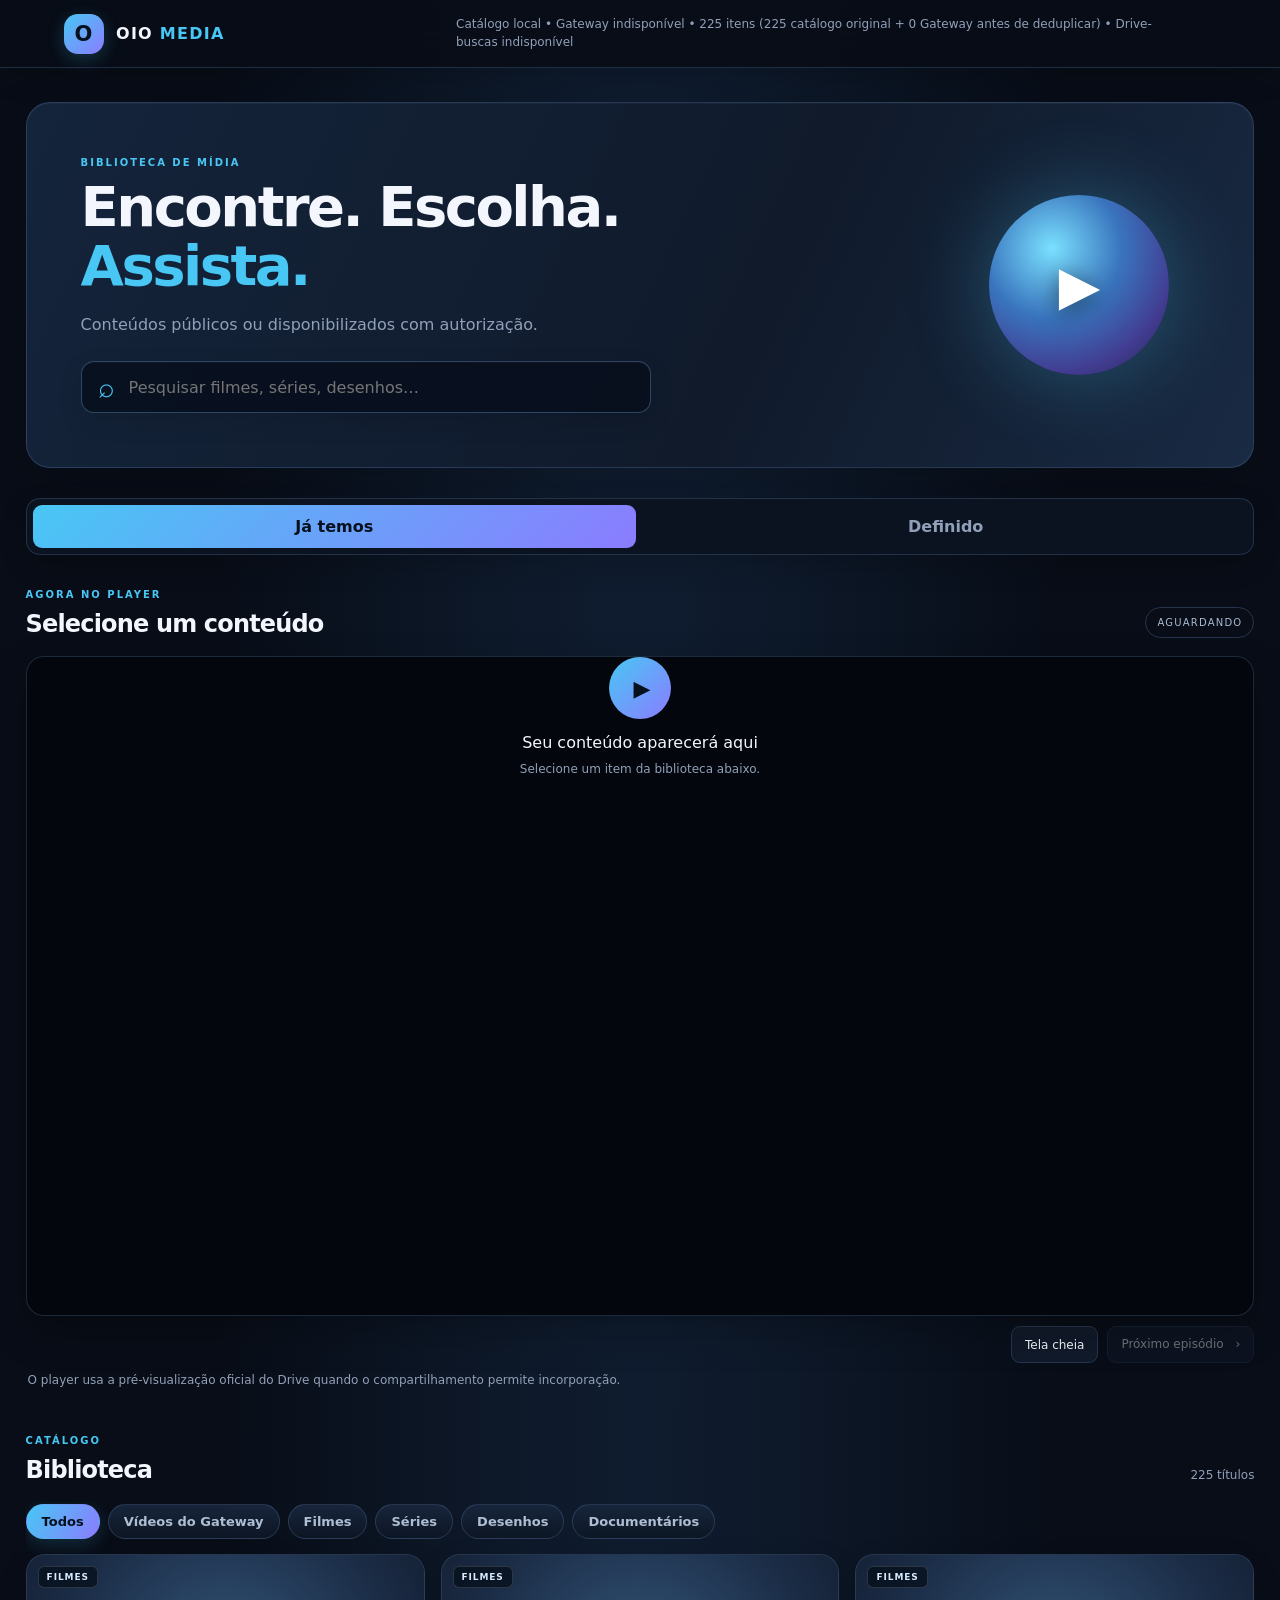
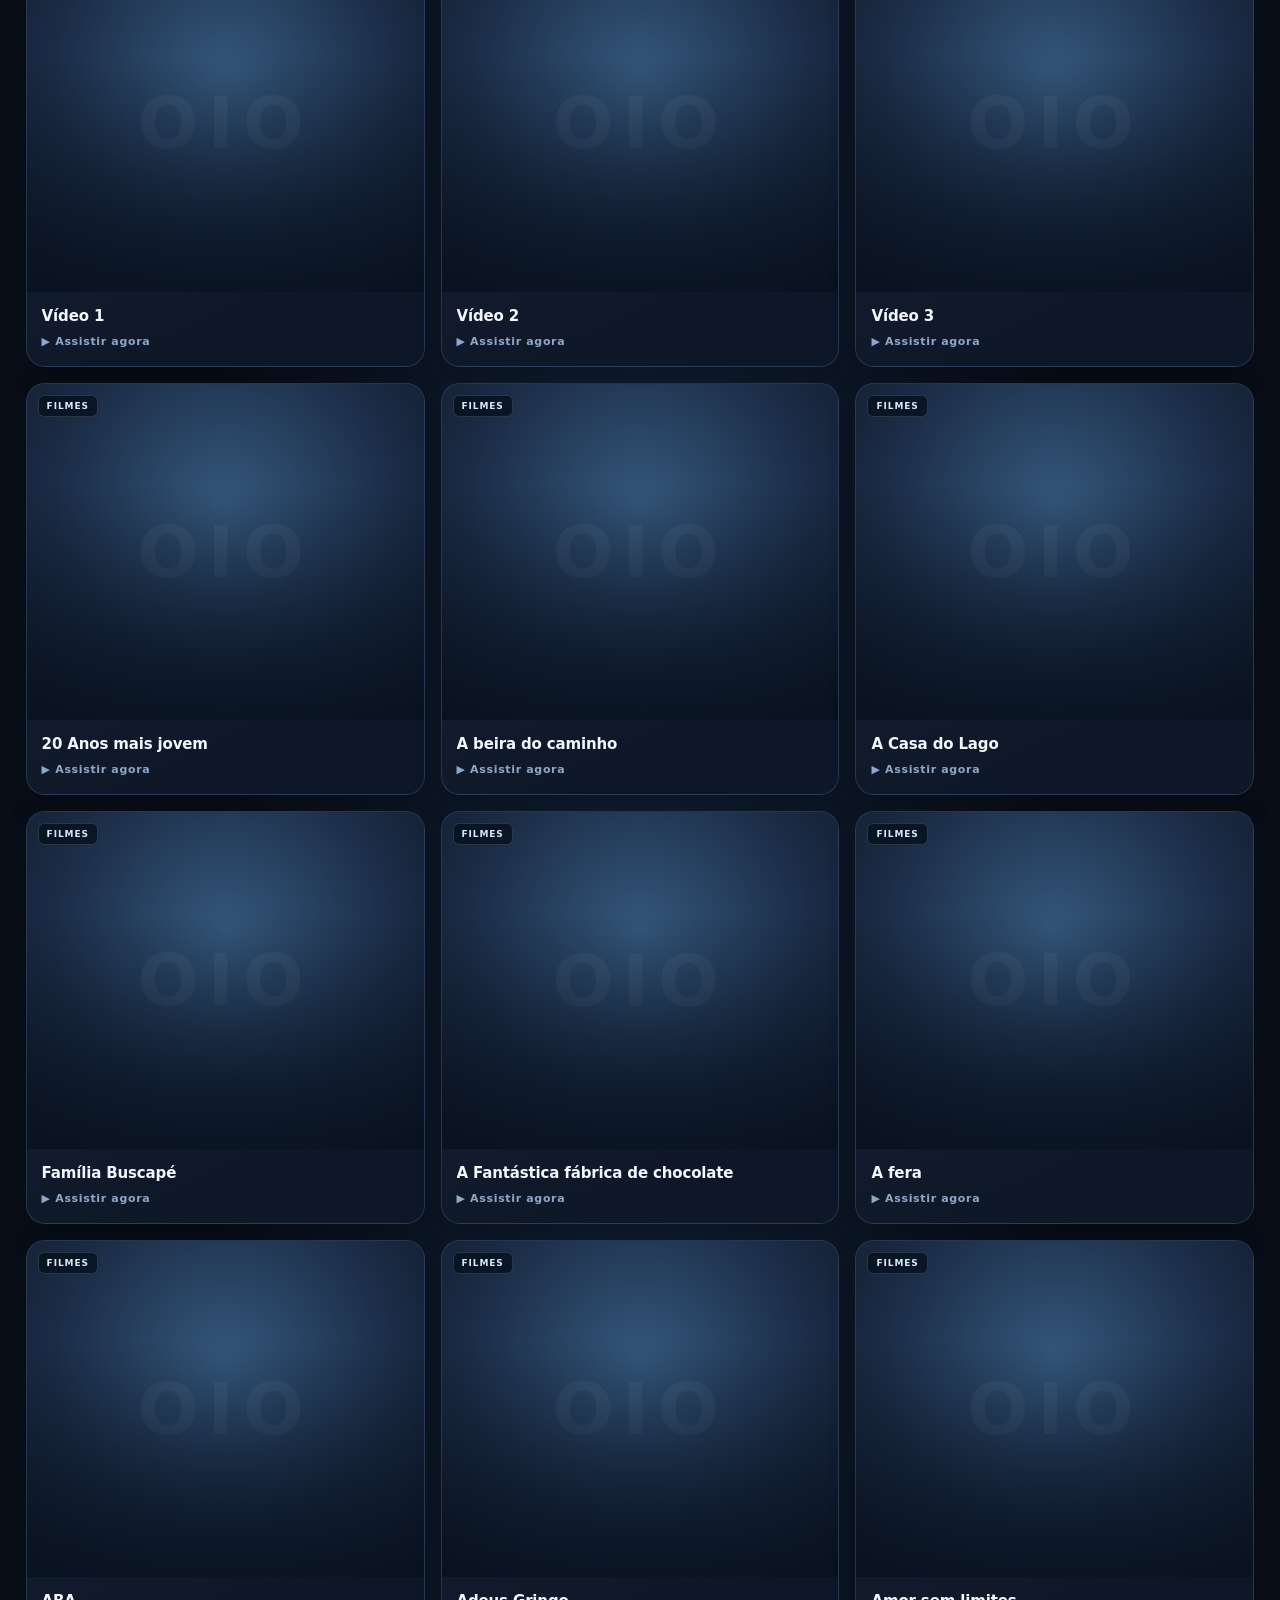
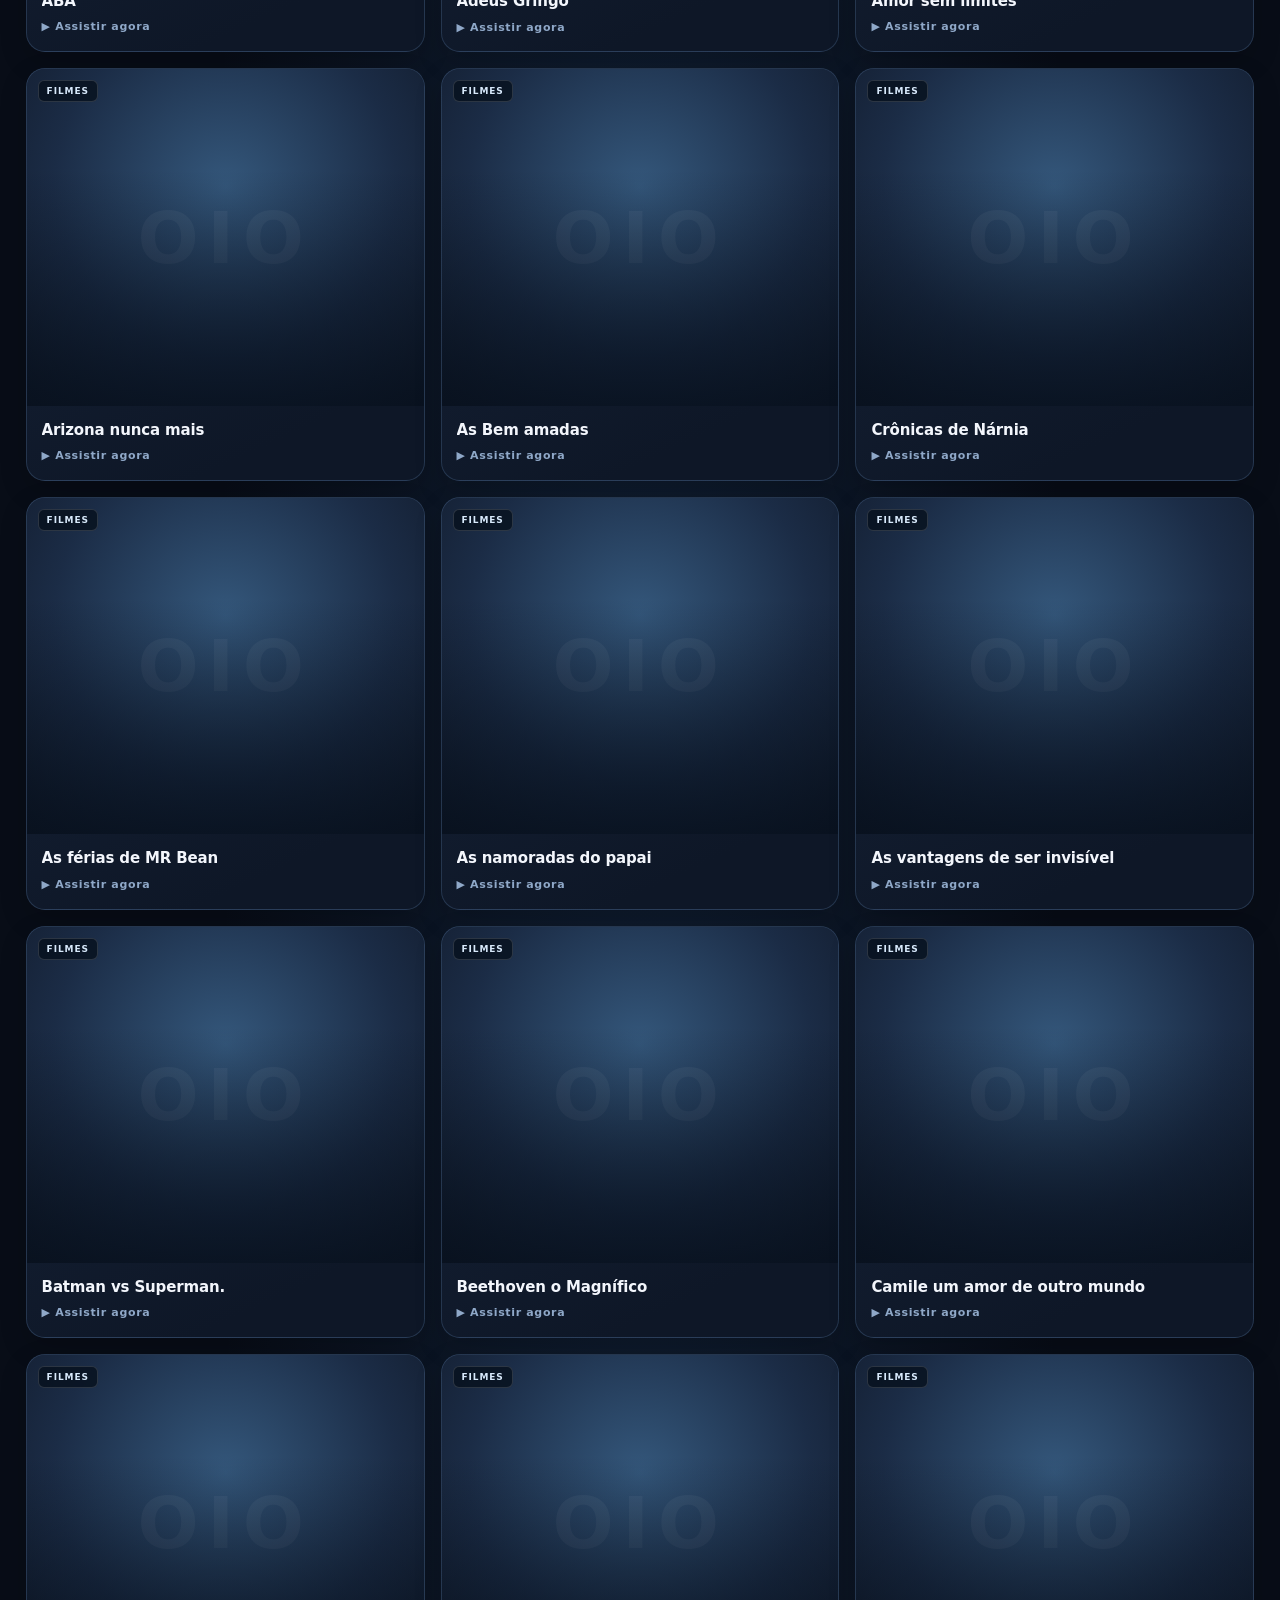
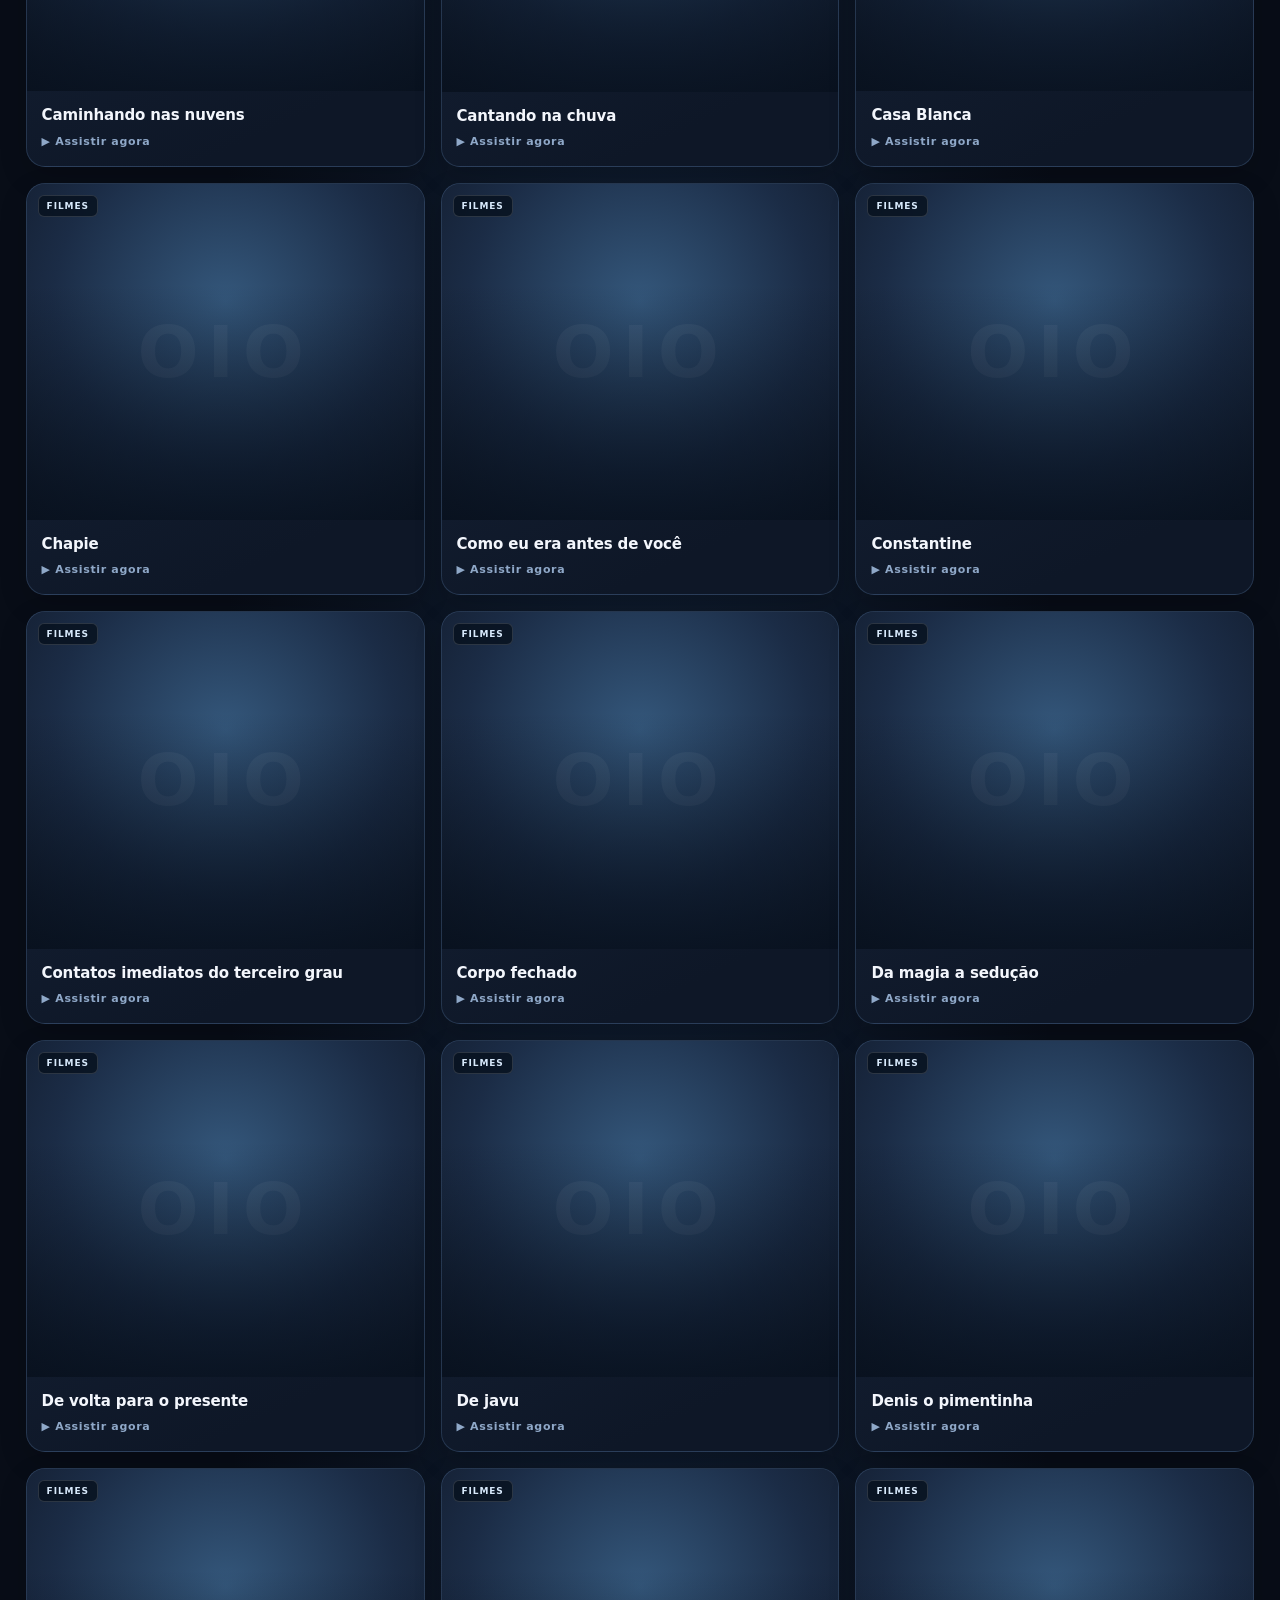
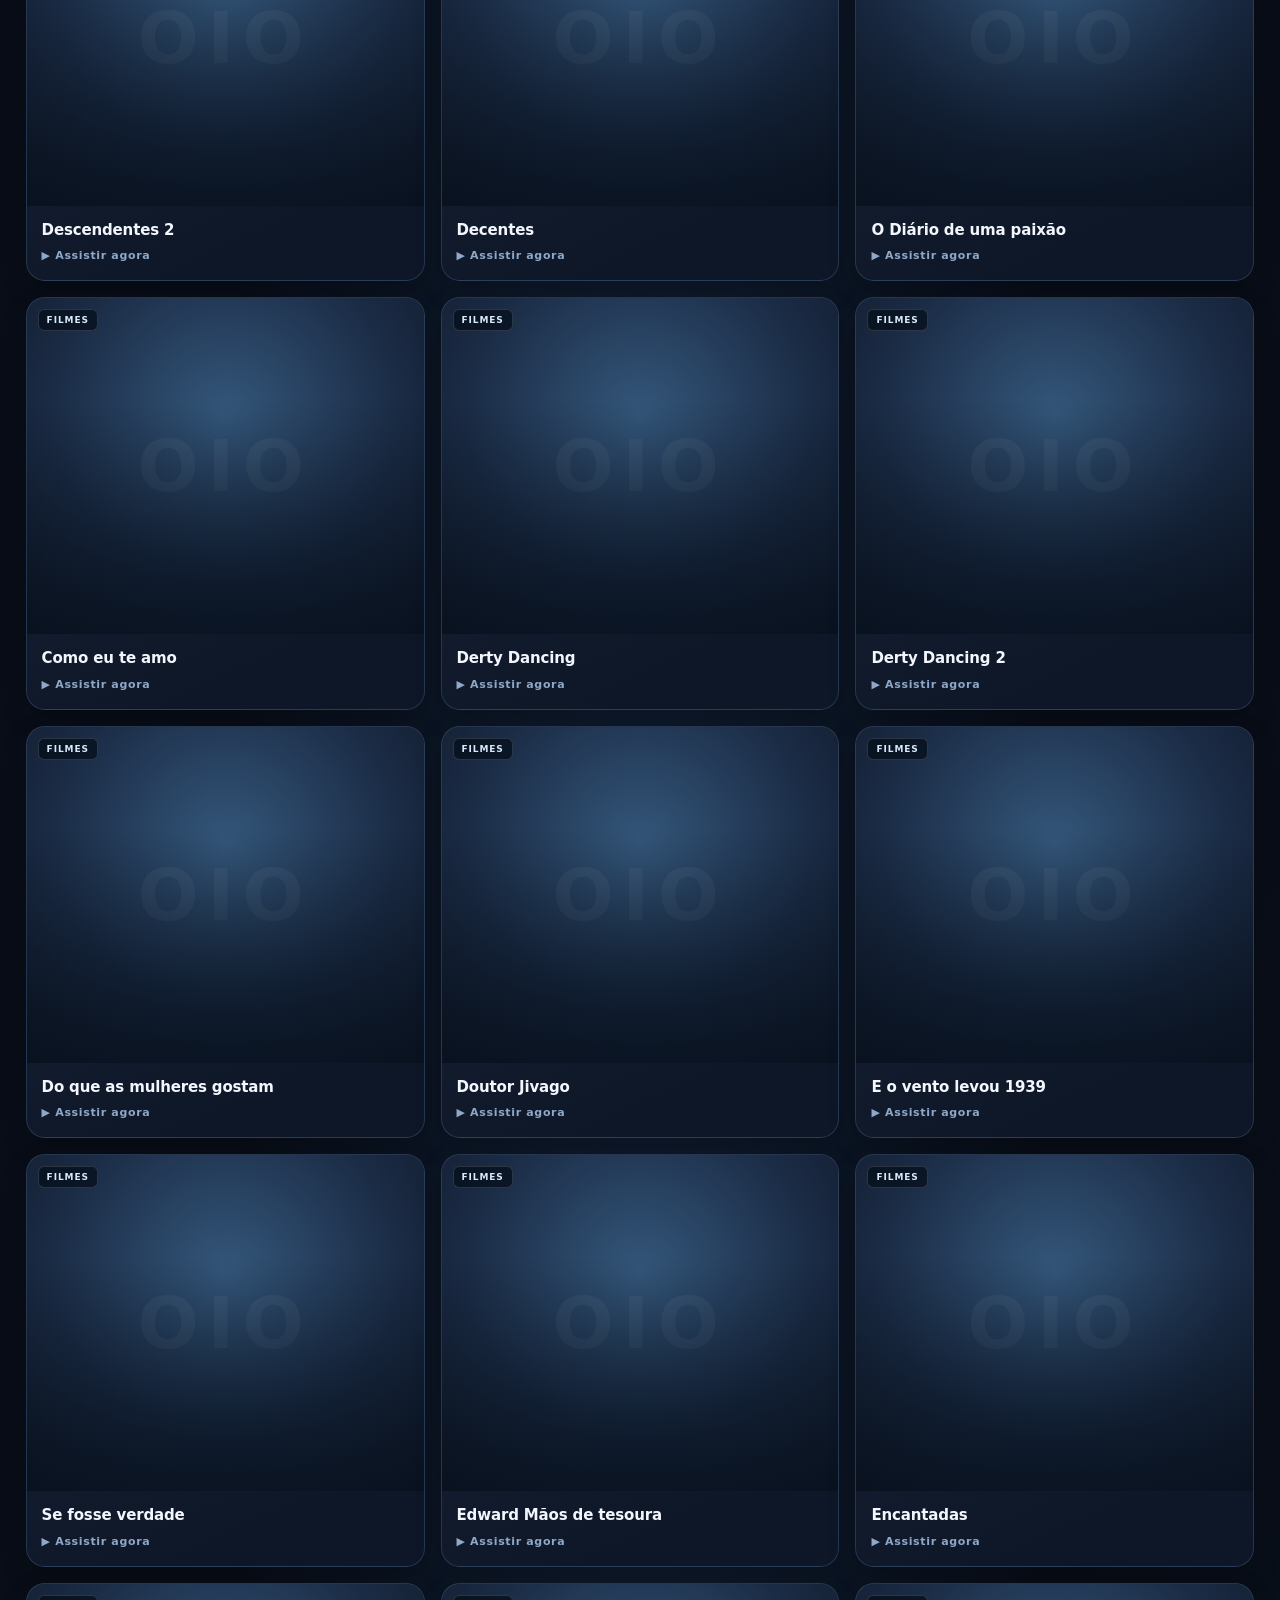
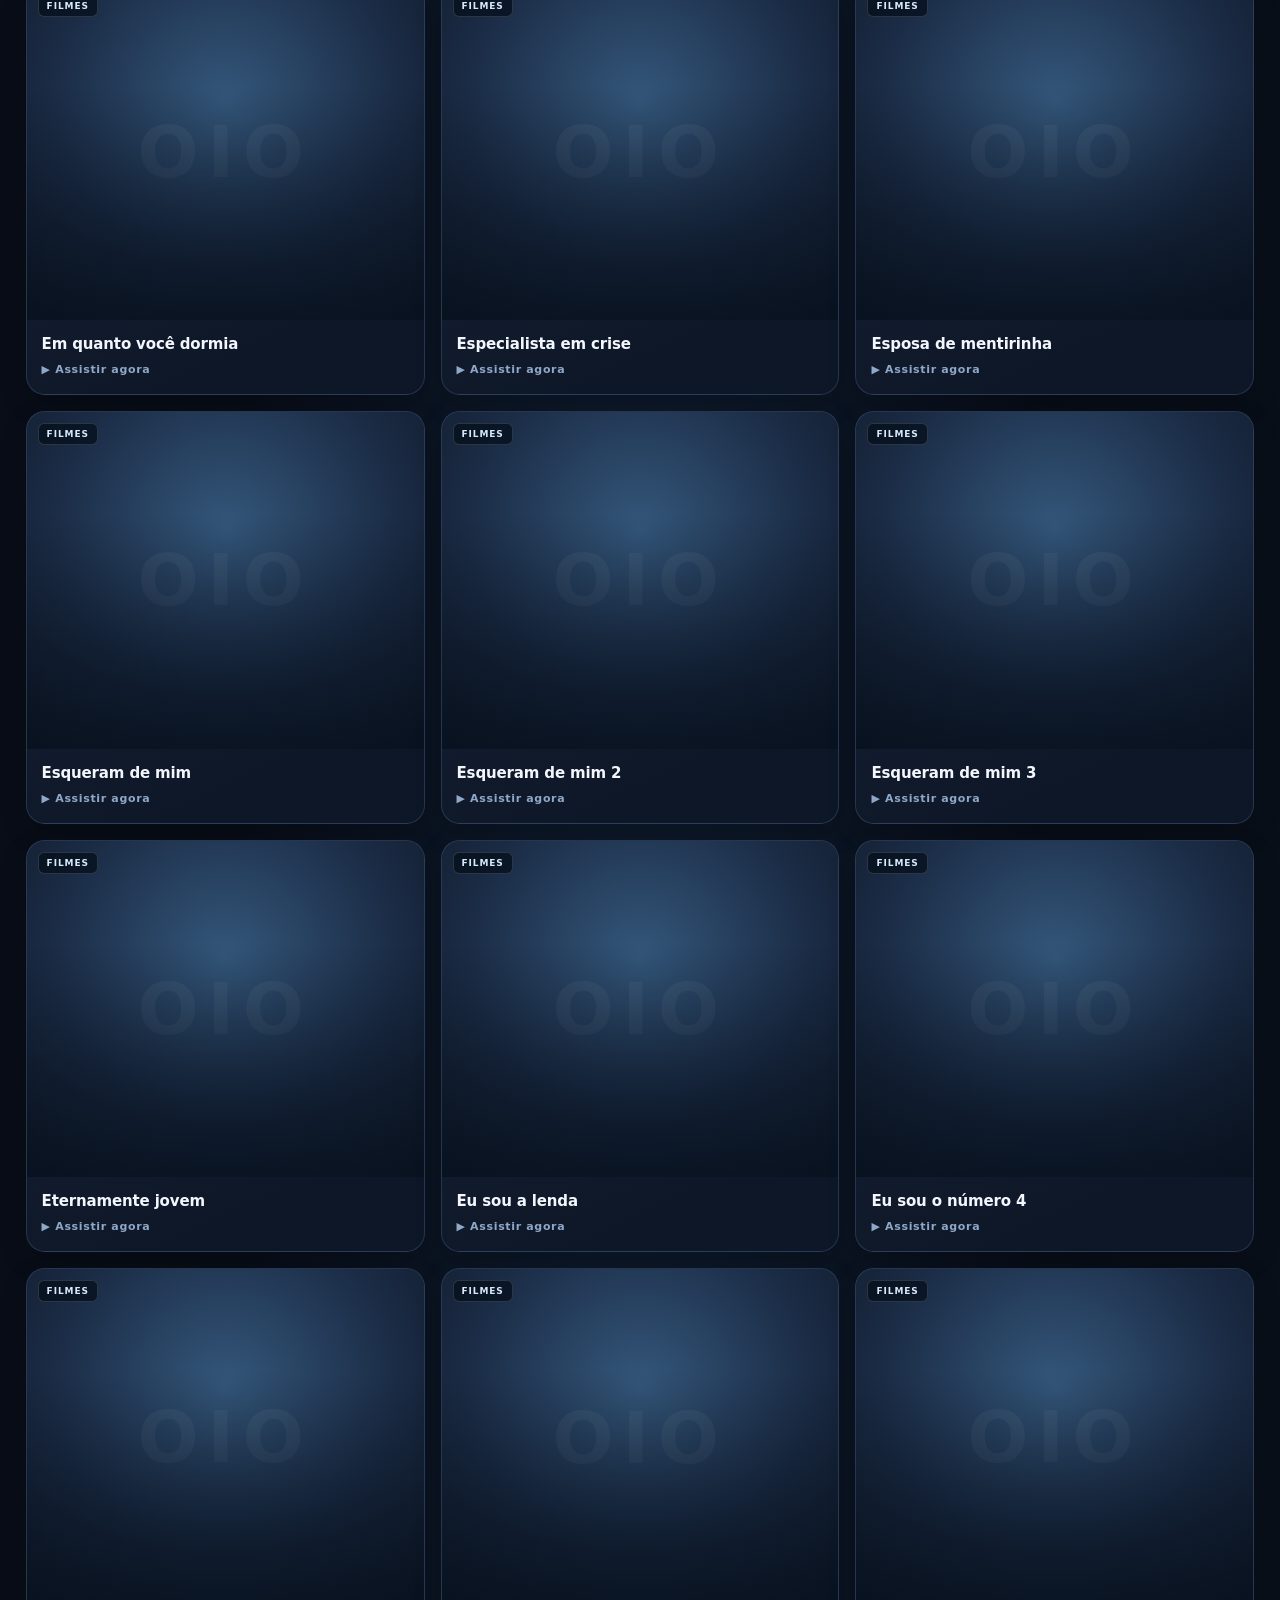
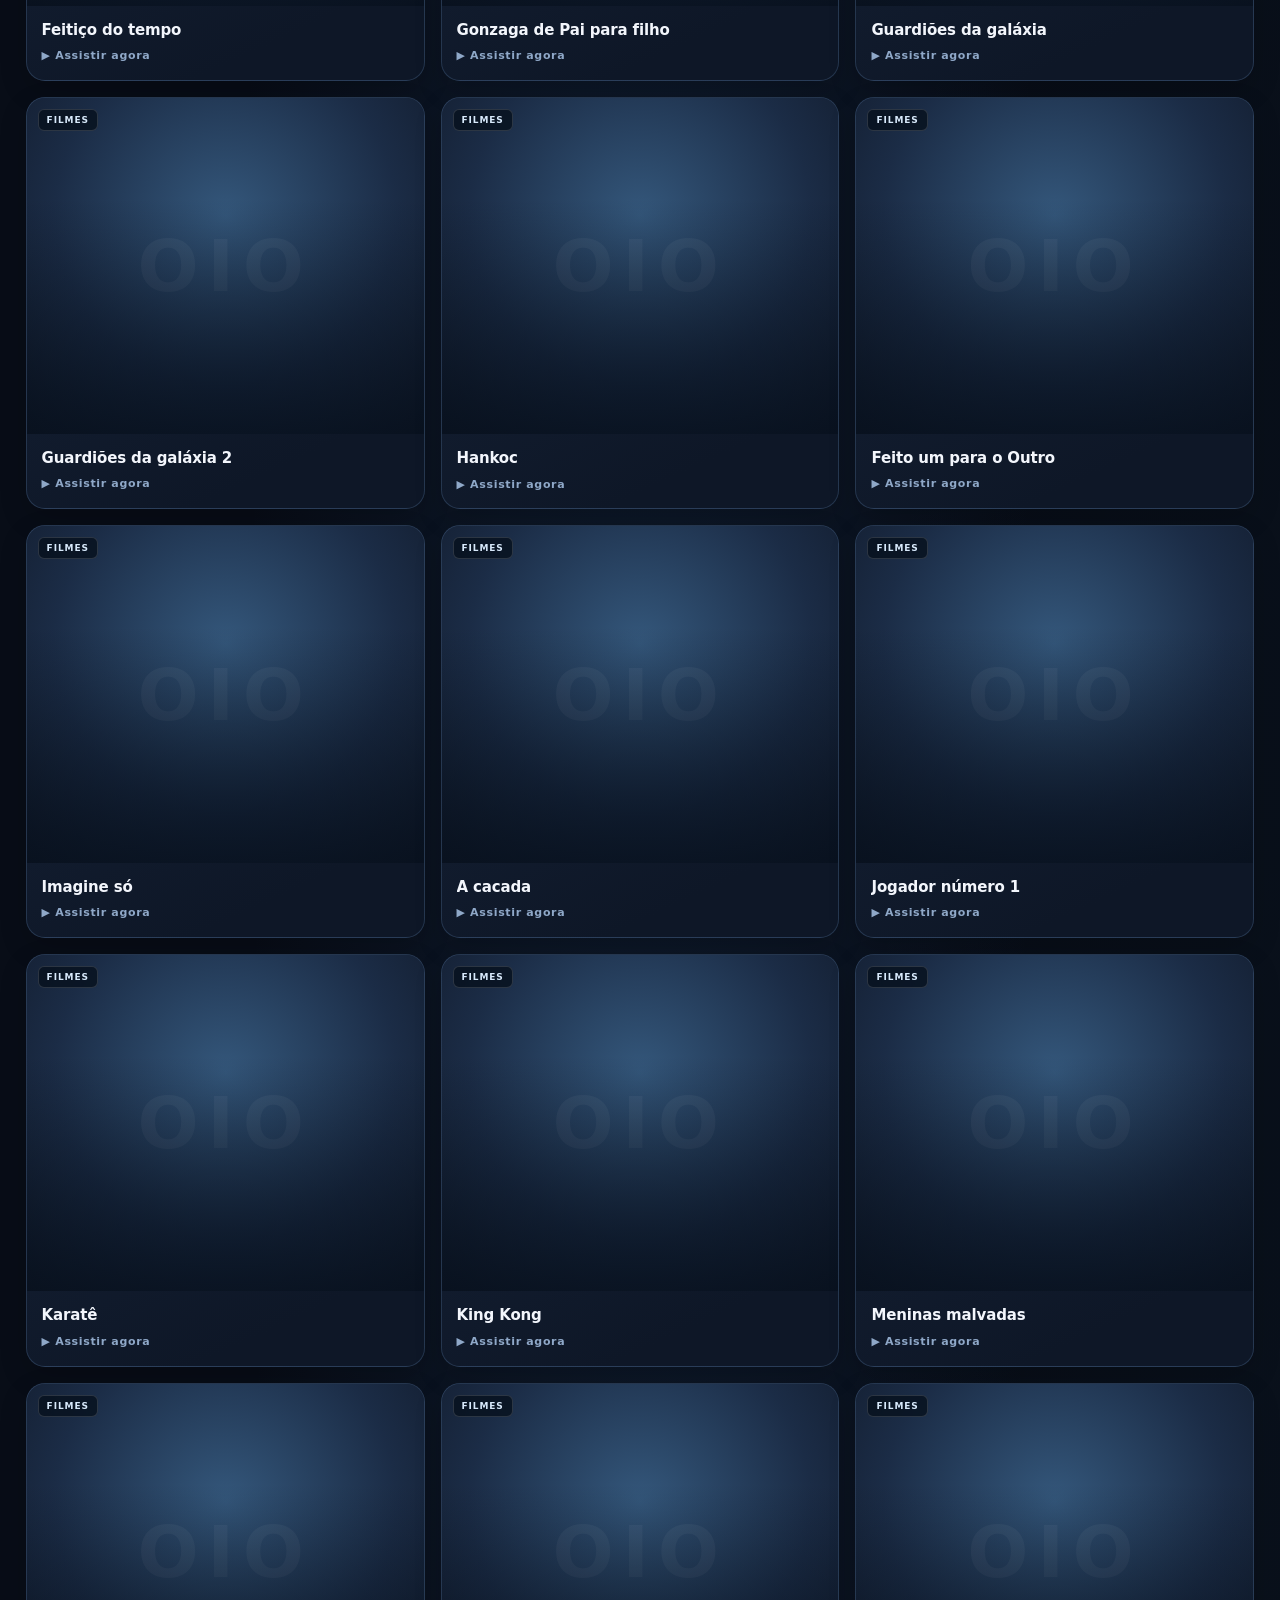
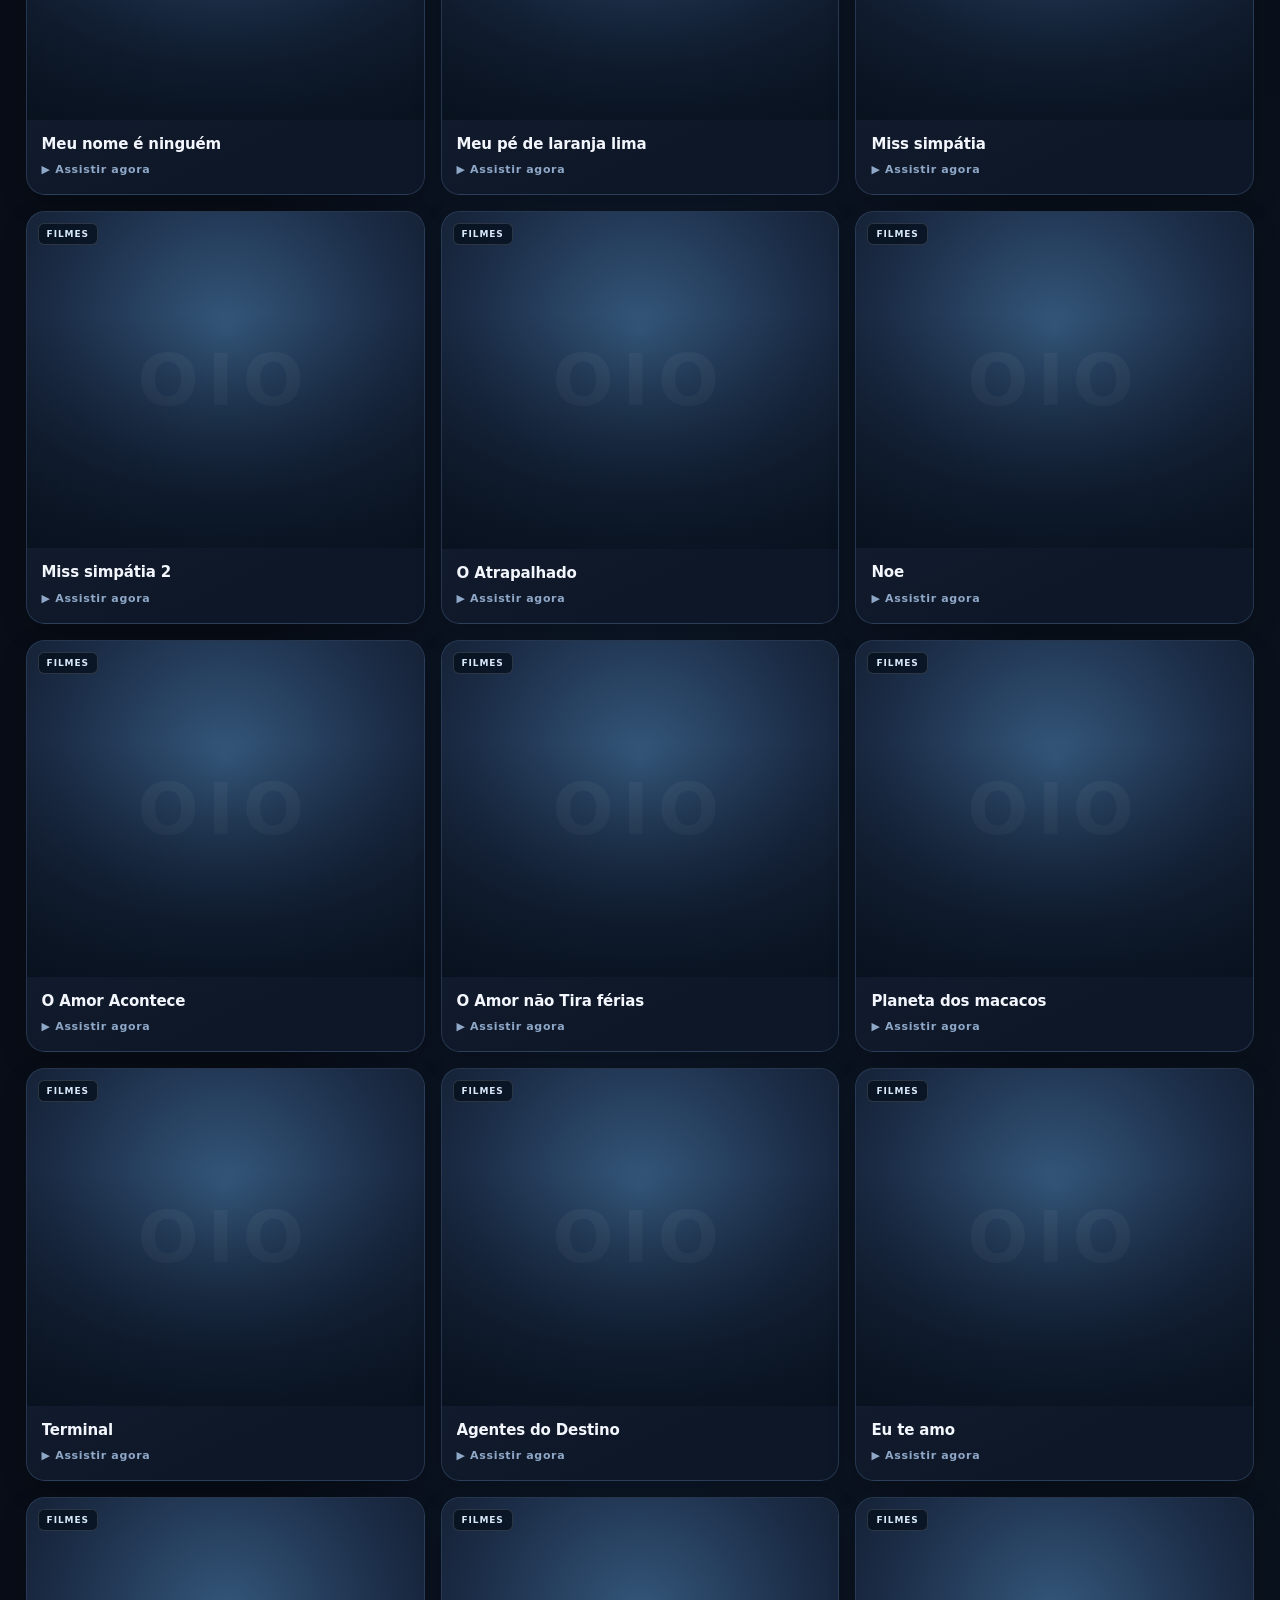
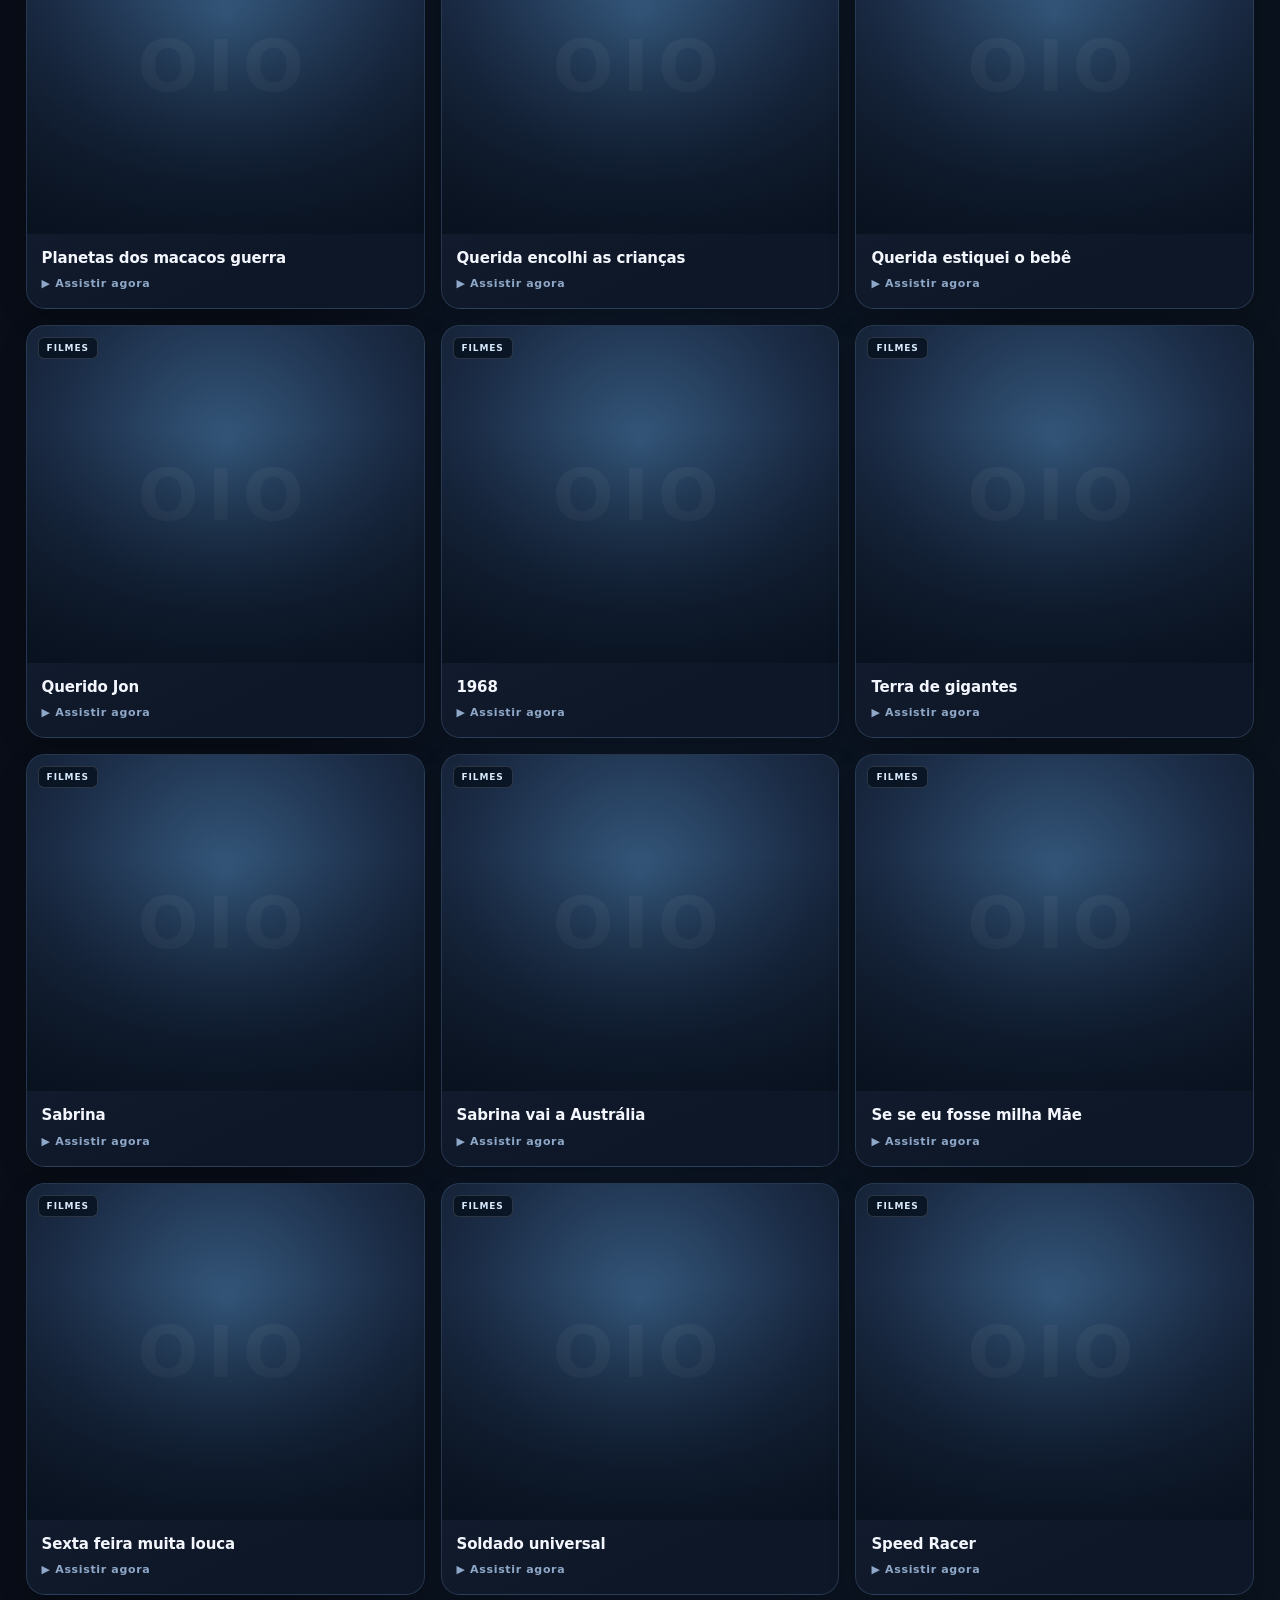
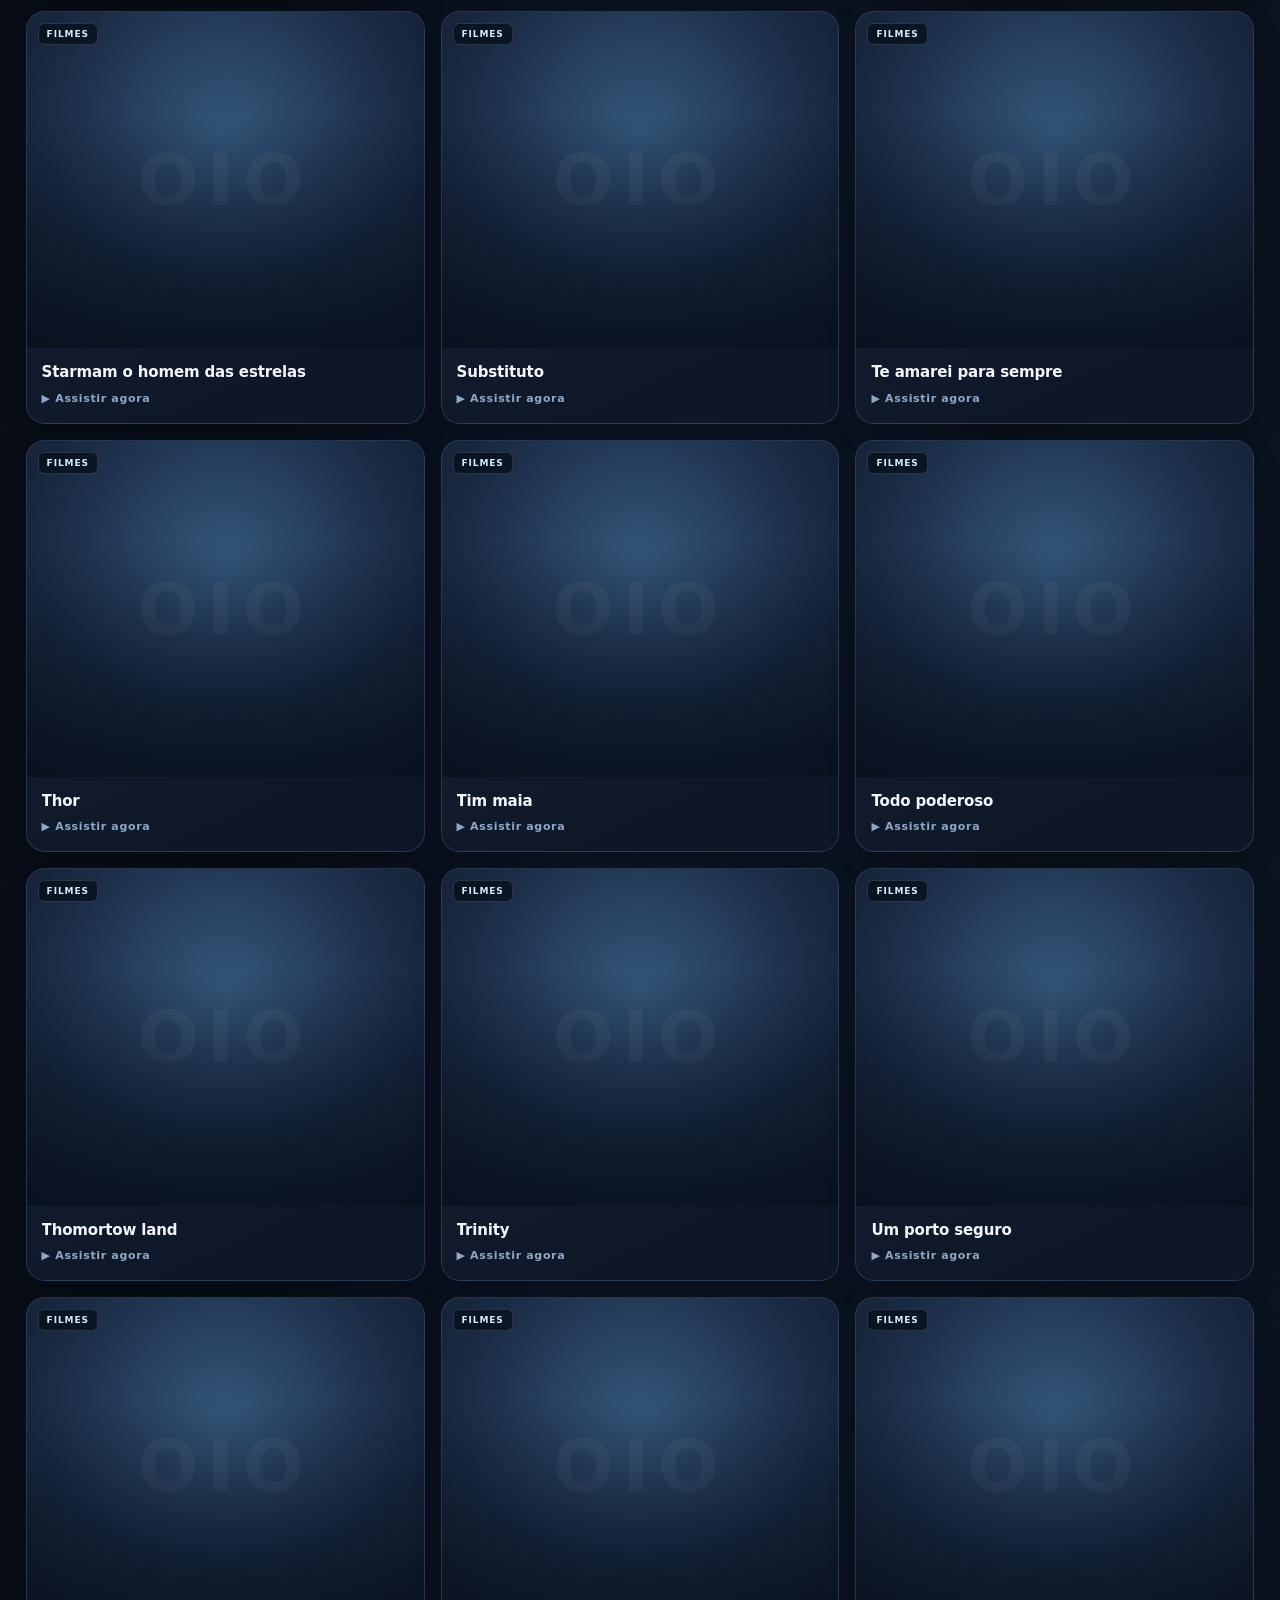
==== player/index.html @ 84d991ff "Refresh OIO Media stylesheet cache version" ====
<!doctype html>
<html lang="pt-BR">
<head>
  <meta charset="utf-8">
  <meta name="viewport" content="width=device-width,initial-scale=1,viewport-fit=cover">
  <meta name="theme-color" content="#080d17">
  <meta name="description" content="Biblioteca de vídeos públicos e autorizados do OIO.">
  <title>OIO Media Player</title>
  <link rel="manifest" href="./manifest.json">
  <link rel="stylesheet" href="./style.css?v=1.1.3.10">
</head>
<body>
<header class="topbar">
  <a class="brand" href="./"><span class="brand-mark">O</span><span>OIO <b>MEDIA</b></span></a>
  <span class="status" id="catalog-status">Carregando catálogo…</span>
</header>
<main class="layout">
  <section class="hero">
    <div class="hero-copy">
      <p class="eyebrow">BIBLIOTECA DE MÍDIA</p>
      <h1>Encontre. Escolha. <span>Assista.</span></h1>
      <p class="muted">Conteúdos públicos ou disponibilizados com autorização.</p>
      <label class="search"><span aria-hidden="true">⌕</span><input id="search-input" type="search" placeholder="Pesquisar filmes, séries, desenhos…" autocomplete="off"></label>
    </div>
    <div class="hero-art" aria-hidden="true"><div class="orb"></div><div class="play-symbol">▶</div></div>
  </section>

  <nav class="workspace-tabs" aria-label="Áreas do OIO"><button class="workspace-tab active" type="button" data-workspace="existing">Já temos</button><button class="workspace-tab" type="button" data-workspace="defined">Definido</button></nav>
  <section id="workspace-existing" class="workspace-panel active">
  <section class="player-section" aria-label="Player de vídeo">
    <div class="section-heading">
      <div><p class="eyebrow">AGORA NO PLAYER</p><h2 id="now-title">Selecione um conteúdo</h2></div>
      <span class="pill" id="player-kind">AGUARDANDO</span>
    </div>
    <div class="player-frame" id="player-frame"><div class="empty-player"><div class="large-play">▶</div><p>Seu conteúdo aparecerá aqui</p><small>Selecione um item da biblioteca abaixo.</small></div></div>
    <div class="player-controls"><button id="fullscreen-btn" type="button">Tela cheia</button><button id="next-btn" type="button" disabled>Próximo episódio　›</button></div>
    <p class="player-note" id="player-note">O player usa a pré-visualização oficial do Drive quando o compartilhamento permite incorporação.</p>
  </section>

  <section class="library-section">
    <div class="section-heading"><div><p class="eyebrow">CATÁLOGO</p><h2>Biblioteca</h2></div><span class="count" id="result-count">0 títulos</span></div>
    <nav class="filters" aria-label="Filtrar categoria">
      <button class="filter active" data-category="todos">Todos</button>
      <button class="filter" data-category="videos">Vídeos do Gateway</button>
      <button class="filter" data-category="filmes">Filmes</button>
      <button class="filter" data-category="series">Séries</button>
      <button class="filter" data-category="desenhos">Desenhos</button>
      <button class="filter" data-category="documentarios">Documentários</button>
    </nav>
    <div class="media-grid" id="media-grid"><div class="empty-library">Carregando biblioteca…</div></div>
  </section>
  <section class="discoveries-section" aria-label="Novas descobertas">
    <div class="section-heading">
      <div><p class="eyebrow">MOTOR DE DESCOBERTA</p><h2>Descobertas</h2></div>
      <span class="count" id="discovery-count">Carregando candidatos…</span>
    </div>
    <p class="player-note">Resultados encontrados pelo motor. A classificação indica apenas o resultado da verificação da página; não confirma propriedade, autorização ou reprodução.</p>
    <label class="search discovery-search"><span aria-hidden="true">⌕</span><input id="discovery-search" type="search" placeholder="Pesquisar descobertas…" autocomplete="off"></label>
    <nav class="filters discovery-filters" aria-label="Filtrar categoria de mídia">
      <button class="discovery-filter active" type="button" data-discovery-status="all">Todas</button>
      <button class="discovery-filter" type="button" data-discovery-status="videos">Vídeos</button>
      <button class="discovery-filter" type="button" data-discovery-status="filmes_series">Filmes e séries</button>
      <button class="discovery-filter" type="button" data-discovery-status="desenhos_animacoes">Desenhos</button>
      <button class="discovery-filter" type="button" data-discovery-status="musicas">Músicas</button>
    </nav>
    <div class="discovery-grid" id="discovery-grid"><div class="empty-library">Carregando descobertas…</div></div>
  </section>
</section>
  <section id="workspace-defined" class="workspace-panel" hidden>
    <div class="section-heading"><div><p class="eyebrow">PRÓXIMA ETAPA</p><h2>O que está definido</h2></div><span class="pill">PLANEJADO</span></div>
    <p class="muted">Esta área documenta a arquitetura aprovada. Ela ainda não carrega canais nem altera a biblioteca que já funciona.</p>
    <div class="defined-grid">
      <article class="defined-card"><span class="defined-index">01</span><h3>Fontes originais</h3><code>data/iptv-br/sources/</code><p>Guardar as quatro listas M3U/M3U8 e CSV, identificadas pela origem.</p><span class="defined-state">Definido · ainda não criado</span></article>
      <article class="defined-card"><span class="defined-index">02</span><h3>Catálogo unificado</h3><code>data/iptv-br/catalog.json</code><p>Reunir emissora, cidade, estado, categoria, logo, EPG e arquivo de origem.</p><span class="defined-state">Definido · ainda não criado</span></article>
      <article class="defined-card"><span class="defined-index">03</span><h3>Motor de catálogo</h3><code>scripts/build_iptv_catalog.py</code><p>Ler M3U e CSV, normalizar metadados, identificar duplicados e excluir URLs com credenciais aparentes.</p><span class="defined-state">Definido · ainda não criado</span></article>
      <article class="defined-card"><span class="defined-index">04</span><h3>Cards e player de TV</h3><code>player/</code><p>Nova área para canais com pesquisa, filtros, cards e player HLS, mantendo a biblioteca atual em separado.</p><span class="defined-state">Definido · ainda não integrado</span></article>
      <article class="defined-card"><span class="defined-index">05</span><h3>Automação</h3><code>.github/workflows/</code><p>GitHub Actions para reconstruir o catálogo quando as fontes ou o motor forem atualizados.</p><span class="defined-state">Definido · ainda não criado</span></article>
    </div>
    <p class="player-note">Os links serão tratados como fontes não verificadas até que passem por auditoria de disponibilidade, compatibilidade e autorização de uso. A grade EPG será integrada separadamente.</p>
  </section>
</main>
<footer>OIO MEDIA PLAYER <span>•</span> Use somente conteúdo que você tenha autorização para acessar e transmitir.</footer>
<script src="./drive-buscas-adapter.js?v=1.0.0" defer></script>
<script src="./player.js?v=1.1.3.12" defer></script>
<script>
if ("serviceWorker" in navigator) window.addEventListener("load", () => navigator.serviceWorker.register("./sw.js").catch(() => {}));
</script>
</body>
</html>
---- player/style.css ----
:root{color-scheme:dark;--bg:#080d17;--panel:#111a2a;--panel2:#172338;--line:#26354d;--text:#f3f6fc;--muted:#91a0b8;--accent:#48c7f4;--accent2:#8b7cff}
*{box-sizing:border-box}body{margin:0;background:radial-gradient(ellipse at 80% 0%,#172b49 0,transparent 36%),var(--bg);color:var(--text);font-family:Inter,system-ui,-apple-system,"Segoe UI",sans-serif;min-height:100vh}
.topbar{height:68px;padding:0 clamp(16px,5vw,72px);display:flex;align-items:center;justify-content:space-between;border-bottom:1px solid #ffffff12;background:#080d17e8;position:sticky;top:0;z-index:5;backdrop-filter:blur(16px)}
.brand{display:flex;gap:10px;align-items:center;color:var(--text);text-decoration:none;font-weight:800;letter-spacing:.08em}.brand b{color:var(--accent)}.brand-mark{display:grid;place-items:center;width:34px;height:34px;border-radius:11px;background:linear-gradient(135deg,var(--accent),var(--accent2));color:#07111e;font-size:21px}.status,.count{font-size:12px;color:var(--muted)}
.layout{width:min(1180px,92vw);margin:auto}.hero{min-height:280px;margin:34px 0 30px;padding:clamp(24px,5vw,54px);border:1px solid var(--line);border-radius:24px;background:linear-gradient(115deg,#14243b,#101a2b 60%,#192a43);display:flex;align-items:center;justify-content:space-between;overflow:hidden;position:relative}.hero-copy{max-width:650px;position:relative;z-index:1}.eyebrow{color:var(--accent);font-size:10px;font-weight:800;letter-spacing:.2em;margin:0 0 10px}.hero h1{font-size:clamp(32px,5vw,56px);line-height:1.05;letter-spacing:-.045em;margin:0 0 14px}.hero h1 span{color:var(--accent)}.muted{color:var(--muted);line-height:1.6}.search{margin-top:24px;width:min(570px,100%);height:52px;display:flex;align-items:center;gap:12px;padding:0 16px;background:#080f1dd9;border:1px solid #3b526f;border-radius:13px}.search span{font-size:28px;color:var(--accent)}.search input{width:100%;border:0;outline:0;background:transparent;color:var(--text);font:inherit}.hero-art{width:240px;height:200px;position:relative;display:grid;place-items:center;flex-shrink:0}.orb{width:180px;height:180px;border-radius:50%;background:radial-gradient(circle at 35% 30%,#7be1ff,#3975be 40%,#423c91 72%,#1a2544);box-shadow:0 0 85px #48c7f455}.play-symbol{position:absolute;font-size:54px;color:white;text-shadow:0 4px 25px #0008}
.player-section,.library-section{margin:34px 0 48px}.section-heading{display:flex;justify-content:space-between;align-items:end;gap:16px;margin-bottom:16px}.section-heading h2{font-size:24px;margin:0;letter-spacing:-.03em}.pill{font-size:10px;letter-spacing:.12em;color:#a8bad2;border:1px solid var(--line);border-radius:30px;padding:7px 11px}.player-frame{position:relative;width:100%;aspect-ratio:16/9;height:auto;min-height:240px;max-height:660px;background:#03060c;border:1px solid var(--line);border-radius:18px;overflow:hidden;display:block;isolation:isolate}.player-frame iframe,.player-frame video{position:absolute;inset:0;display:block;width:100%;height:100%;min-width:100%;min-height:100%;max-width:none;max-height:none;border:0;background:#000;object-fit:contain}.empty-player{text-align:center;color:var(--muted)}.large-play{width:62px;height:62px;border-radius:50%;display:grid;place-items:center;margin:0 auto 14px;background:linear-gradient(135deg,var(--accent),var(--accent2));color:#07111e;font-size:22px;padding-left:4px}.empty-player p{color:var(--text);margin:0 0 6px}.empty-player small,.player-note{color:var(--muted);font-size:12px}.player-controls{display:flex;gap:9px;justify-content:flex-end;margin-top:10px}.player-controls button{border:1px solid var(--line);border-radius:9px;padding:9px 13px;background:var(--panel);color:var(--text);font:inherit;font-size:12px;cursor:pointer}.player-controls button:disabled{opacity:.4;cursor:not-allowed}.player-controls button:hover:not(:disabled){border-color:var(--accent)}.player-note{margin:10px 2px 0}
.filters{display:flex;gap:8px;overflow:auto;padding:2px 0 15px}.filter{white-space:nowrap;border:1px solid var(--line);border-radius:30px;padding:9px 15px;background:var(--panel);color:var(--muted);font:inherit;font-size:13px;cursor:pointer}.filter.active,.filter:hover{background:var(--accent);border-color:var(--accent);color:#06111c;font-weight:700}.media-grid{display:grid;grid-template-columns:repeat(4,minmax(0,1fr));gap:16px}.media-card{min-width:0;border:1px solid var(--line);background:linear-gradient(160deg,var(--panel2),var(--panel));border-radius:15px;overflow:hidden;cursor:pointer;transition:transform .18s,border-color .18s}.media-card:hover,.media-card:focus{transform:translateY(-3px);border-color:var(--accent);outline:none}.media-card img,.poster-placeholder{width:100%;aspect-ratio:16/9;object-fit:cover;background:#1b2940;display:grid;place-items:center;color:#8297b5}.media-info{padding:12px}.media-info h3{font-size:14px;margin:0 0 6px;white-space:nowrap;overflow:hidden;text-overflow:ellipsis}.media-info p{font-size:11px;color:var(--muted);margin:0}.empty-library{grid-column:1/-1;border:1px dashed #344762;border-radius:15px;padding:30px;text-align:center;color:var(--muted);line-height:1.7}footer{padding:25px;text-align:center;color:#71819b;font-size:10px;letter-spacing:.08em;border-top:1px solid #ffffff12}footer span{color:var(--accent)}
@media(max-width:850px){.media-grid{grid-template-columns:repeat(3,minmax(0,1fr))}.hero-art{width:150px}.orb{width:130px;height:130px}}
@media(max-width:600px){.topbar{height:58px}.status{font-size:10px}.hero{margin-top:18px;min-height:250px;padding:24px}.hero-art{position:absolute;right:-45px;bottom:-40px;opacity:.28}.hero-copy{max-width:100%}.media-grid{grid-template-columns:repeat(2,minmax(0,1fr));gap:10px}.media-info{padding:10px}.section-heading h2{font-size:21px}.player-frame{border-radius:12px}.filters{margin-right:-4vw}}
.player-frame{position:relative}
.player-frame iframe{z-index:1}
.preview-action{position:absolute;z-index:3;inset:0;display:grid;place-items:center;background:linear-gradient(180deg,#0002,#0005);pointer-events:none}
.preview-play{pointer-events:auto;display:flex;align-items:center;gap:12px;border:1px solid #ffffff55;border-radius:999px;padding:14px 22px;background:#07111ddd;color:#fff;font:inherit;font-size:14px;box-shadow:0 8px 30px #0008;cursor:pointer}
.preview-play span{display:grid;place-items:center;width:34px;height:34px;border-radius:50%;padding-left:3px;background:linear-gradient(135deg,var(--accent),var(--accent2));color:#06111c}
.preview-play:active{transform:scale(.97)}
.drive-fallback{position:absolute;z-index:4;right:12px;top:12px;display:inline-flex;align-items:center;justify-content:center;padding:9px 12px;border:1px solid #ffffff55;border-radius:10px;background:#080d17e8;color:#fff;text-decoration:none;font-size:11px;font-weight:700;box-shadow:0 4px 16px #0008}
.player-frame:has(video) .drive-fallback{top:auto;bottom:12px}
@media(max-width:600px){.preview-play{padding:12px 18px;font-size:13px}.drive-fallback{right:8px;top:8px;padding:8px 10px;font-size:10px}}

/* Mobile: give the embedded Drive controls enough vertical room. */
@media(max-width:600px){
  .player-frame{height:min(68vh,560px);min-height:360px;max-height:560px;aspect-ratio:auto}
  .player-frame iframe{height:100%;width:100%}
}
.player-frame:fullscreen{width:100vw;height:100vh;max-height:none;min-height:100vh;aspect-ratio:auto;border:0;border-radius:0;background:#000}
.player-frame:fullscreen iframe{width:100%;height:100%}

/* Streaming-style library cards */
.media-grid{gap:18px}
.media-card{position:relative;border:1px solid #293b56;border-radius:17px;background:linear-gradient(155deg,#17243a,#0e1727 82%);box-shadow:0 8px 24px #0002;transition:transform .22s ease,border-color .22s ease,box-shadow .22s ease}
.media-card:hover,.media-card:focus{transform:translateY(-5px) scale(1.012);border-color:#48c7f4;box-shadow:0 14px 32px #0006,0 0 0 1px #48c7f433;outline:none}
.poster-placeholder{position:relative;aspect-ratio:16/10;overflow:hidden;isolation:isolate;background:radial-gradient(ellipse at 50% 35%,#314d70 0,#1b2c46 45%,#101a2a 100%);color:#d7eaff}
.poster-placeholder:before{content:"OIO";position:absolute;z-index:-1;inset:0;display:grid;place-items:center;font-size:clamp(36px,8vw,72px);font-weight:900;letter-spacing:.12em;color:#ffffff0d}
.poster-image{position:absolute;inset:0;width:100%;height:100%;object-fit:cover;display:block;transition:transform .45s ease,filter .35s ease}
.media-card:hover .poster-image{transform:scale(1.07);filter:brightness(.78)}
.poster-fallback{background:radial-gradient(circle at 50% 35%,#34577b,#1b2c46 58%,#101827)}
.poster-shade{position:absolute;inset:30% 0 0;background:linear-gradient(180deg,transparent,#07101dcc);pointer-events:none}
.poster-play{position:absolute;left:50%;top:50%;transform:translate(-50%,-50%) scale(.88);width:48px;height:48px;border-radius:50%;display:grid;place-items:center;padding-left:3px;background:#07111ddd;border:1px solid #ffffff80;color:#fff;font-size:17px;opacity:0;transition:opacity .2s,transform .2s;box-shadow:0 5px 20px #0008}
.media-card:hover .poster-play,.media-card:focus .poster-play{opacity:1;transform:translate(-50%,-50%) scale(1)}
.poster-tag{position:absolute;left:11px;top:11px;padding:5px 8px;border-radius:6px;background:#07111dcc;border:1px solid #ffffff24;color:#d8e9fb;font-size:9px;font-weight:800;letter-spacing:.1em;backdrop-filter:blur(8px)}
.media-info{padding:12px 13px 14px}
.media-info h3{font-size:13px;font-weight:750;letter-spacing:-.01em;margin:0 0 8px}
.media-info p{font-size:10px;font-weight:700;letter-spacing:.06em;color:#8fa8c8}
@media(max-width:600px){
 .media-grid{gap:11px}
 .media-card{border-radius:14px}
 .poster-placeholder{aspect-ratio:3/2}
 .poster-play{width:40px;height:40px;opacity:.92;transform:translate(-50%,-50%) scale(1);background:#07111dbd}
 .media-info{padding:10px}
 .media-info h3{font-size:12px}
}

/* Ajuste sutil: cards maiores e mais confortáveis para leitura e toque. */
.media-grid{grid-template-columns:repeat(3,minmax(0,1fr));gap:20px}
.media-card{border-radius:18px}
.poster-placeholder{aspect-ratio:4/3}
.media-info{padding:14px 15px 16px}
.media-info h3{font-size:14px}
.media-info p{font-size:11px}
@media(max-width:850px){
  .media-grid{grid-template-columns:repeat(2,minmax(0,1fr));gap:14px}
}
@media(max-width:600px){
  .media-grid{grid-template-columns:repeat(2,minmax(0,1fr));gap:12px}
  .poster-placeholder{aspect-ratio:4/3}
  .media-info{padding:11px 12px 13px}
  .media-info h3{font-size:13px}
}


/* OIO MEDIA v1.1.3.2 — cards ligeiramente maiores em telas móveis */
.layout{width:min(1280px,96vw)}
.media-grid{gap:16px}
.media-card{border-radius:19px}
.poster-placeholder{aspect-ratio:1.18/1}
.media-info{padding:14px 15px 16px}
.media-info h3{font-size:15px;line-height:1.3}
.media-info p{font-size:11px}
@media(max-width:850px){
  .media-grid{grid-template-columns:repeat(2,minmax(0,1fr));gap:14px}
}
@media(max-width:600px){
  .layout{width:96vw}
  .media-grid{grid-template-columns:repeat(2,minmax(0,1fr));gap:10px}
  .poster-placeholder{aspect-ratio:1.12/1}
  .media-info{padding:12px 12px 14px}
  .media-info h3{font-size:14px}
  .media-info p{font-size:11px}
}


/* Navegação entre funcionalidades existentes e arquitetura definida */
.workspace-tabs{display:flex;gap:8px;margin:26px 0 22px;padding:6px;border:1px solid var(--line);border-radius:14px;background:#0b1321;position:sticky;top:68px;z-index:4}.workspace-tab{flex:1;border:0;border-radius:9px;padding:12px;background:transparent;color:var(--muted);font:inherit;font-weight:750;cursor:pointer}.workspace-tab.active{background:linear-gradient(135deg,#48c7f4,#8b7cff);color:#07111e}.workspace-panel[hidden]{display:none}.defined-grid{display:grid;grid-template-columns:repeat(2,minmax(0,1fr));gap:14px;margin:20px 0}.defined-card{border:1px solid var(--line);border-radius:16px;padding:18px;background:linear-gradient(150deg,#142238,#0e1727)}.defined-index{color:var(--accent);font-size:11px;font-weight:900;letter-spacing:.14em}.defined-card h3{margin:10px 0;font-size:17px}.defined-card code{display:block;overflow-wrap:anywhere;color:#9eddf5;font-size:12px}.defined-card p{color:var(--muted);font-size:13px;line-height:1.6}.defined-state{display:inline-block;border:1px solid #65738a55;border-radius:20px;padding:6px 9px;color:#aab8ca;font-size:10px;font-weight:700}@media(max-width:600px){.workspace-tabs{top:58px}.defined-grid{grid-template-columns:1fr}.workspace-tab{font-size:13px}}


/* Descobertas ficam separadas da biblioteca existente e nunca iniciam reprodução automática. */
.discoveries-section{margin:44px 0 56px;padding-top:28px;border-top:1px solid var(--line)}
.discovery-search{margin:0 0 14px;max-width:100%}
.discovery-filters{padding-bottom:12px}
.discovery-grid{display:grid;grid-template-columns:repeat(2,minmax(0,1fr));gap:12px}
.discovery-card{min-width:0;padding:15px;border:1px solid var(--line);border-radius:14px;background:linear-gradient(150deg,var(--panel2),var(--panel))}
.discovery-card-heading{display:flex;align-items:flex-start;justify-content:space-between;gap:10px}
.discovery-card h3{margin:0;font-size:14px;overflow-wrap:anywhere}
.discovery-card p{font-size:12px;color:var(--muted);line-height:1.5;margin:9px 0}
.discovery-status{display:inline-block;flex-shrink:0;border:1px solid var(--line);border-radius:20px;padding:5px 8px;font-size:10px;line-height:1.3}
.status-page_reachable_unverified{color:#f3c969;border-color:#806b35}
.status-login_required,.status-restricted{color:#f39a9a;border-color:#754444}
.status-unknown{color:#a8bad2}
.discovery-open{display:inline-block;margin-top:5px;color:var(--accent);font-size:12px;font-weight:700;text-decoration:none}
.discovery-open:hover{text-decoration:underline}
@media(max-width:640px){.discovery-grid{grid-template-columns:1fr}.discovery-card-heading{flex-wrap:wrap}.discovery-status{white-space:normal}}


/* Botão de atualização manual do catálogo do Google Drive */
.catalog-actions{display:flex;align-items:center;gap:12px;flex-wrap:wrap}
.refresh-drive-btn{border:1px solid #3c7898;border-radius:10px;padding:10px 14px;background:linear-gradient(135deg,#12344a,#1b2850);color:#dff7ff;font:inherit;font-size:12px;font-weight:800;cursor:pointer;white-space:nowrap;box-shadow:0 4px 14px #0003}
.refresh-drive-btn:hover:not(:disabled){border-color:var(--accent);filter:brightness(1.12)}
.refresh-drive-btn:disabled{opacity:.6;cursor:wait}
@media(max-width:600px){.catalog-actions{justify-content:flex-end;gap:8px}.refresh-drive-btn{padding:9px 11px;font-size:11px}}


/* OIO MEDIA — camada visual refinada (somente CSS; sem alterar funcionalidades) */
:root{
  --oio-surface:rgba(17,27,44,.92);
  --oio-surface-raised:rgba(24,38,60,.92);
  --oio-border:rgba(111,151,199,.24);
  --oio-glow:rgba(72,199,244,.16);
}
html{scroll-behavior:smooth;scroll-padding-top:84px}
body{
  background:
    radial-gradient(ellipse at 50% -12%,rgba(50,103,166,.20),transparent 48%),
    radial-gradient(ellipse at 100% 42%,rgba(72,199,244,.055),transparent 34%),
    var(--bg);
  -webkit-font-smoothing:antialiased;
  text-rendering:optimizeLegibility;
}
.topbar{
  border-bottom-color:var(--oio-border);
  box-shadow:0 8px 28px rgba(0,0,0,.16);
}
.brand{gap:12px}
.brand-mark{
  width:40px;height:40px;border-radius:14px;
  box-shadow:0 5px 18px rgba(72,199,244,.22);
}
.status{
  max-width:min(68%,760px);
  line-height:1.45;
  text-wrap:pretty;
}
.hero{
  border-color:var(--oio-border);
  box-shadow:0 18px 55px rgba(0,0,0,.16),inset 0 1px rgba(255,255,255,.035);
}
.search{
  border-color:rgba(105,157,210,.38);
  box-shadow:0 8px 24px rgba(0,0,0,.12),inset 0 1px rgba(255,255,255,.025);
  transition:border-color .2s,box-shadow .2s;
}
.search:focus-within{
  border-color:var(--accent);
  box-shadow:0 0 0 3px var(--oio-glow),0 8px 24px rgba(0,0,0,.12);
}
.workspace-tabs{
  border-color:var(--oio-border);
  box-shadow:0 10px 28px rgba(0,0,0,.16);
}
.workspace-tab{transition:background .2s,color .2s,transform .2s}
.workspace-tab:active{transform:scale(.985)}
.section-heading{margin-bottom:18px}
.section-heading h2{letter-spacing:-.035em}
.pill,.count{line-height:1.5}
.player-frame{
  border-color:var(--oio-border);
  box-shadow:0 16px 40px rgba(0,0,0,.22);
}
.player-controls button{
  transition:border-color .18s,background .18s,transform .18s;
}
.player-controls button:active{transform:scale(.97)}
.filters{
  scrollbar-width:thin;
  scrollbar-color:#3a5878 transparent;
}
.filter,.discovery-filter{
  flex:0 0 auto;
  border:1px solid var(--oio-border);
  border-radius:999px;
  padding:9px 15px;
  background:linear-gradient(180deg,rgba(24,38,60,.96),rgba(13,22,36,.96));
  color:#aebed3;
  font:inherit;
  font-size:13px;
  font-weight:650;
  cursor:pointer;
  transition:background .2s,border-color .2s,color .2s,box-shadow .2s,transform .2s;
}
.filter.active,.discovery-filter.active{
  background:linear-gradient(120deg,var(--accent),var(--accent2));
  border-color:transparent;
  color:#07111e;
  box-shadow:0 5px 18px rgba(72,199,244,.18);
}
.filter:active,.discovery-filter:active{transform:scale(.97)}
.filter:focus-visible,.discovery-filter:focus-visible,
.workspace-tab:focus-visible,.player-controls button:focus-visible{
  outline:2px solid var(--accent);
  outline-offset:3px;
}
.media-card,.discovery-card,.defined-card{
  border-color:var(--oio-border);
  box-shadow:0 10px 28px rgba(0,0,0,.16),inset 0 1px rgba(255,255,255,.025);
}
.media-card:hover,.media-card:focus{
  box-shadow:0 18px 38px rgba(0,0,0,.28),0 0 0 1px var(--oio-glow);
}
.media-info h3,.discovery-card h3{line-height:1.35}
.media-info p{line-height:1.45}
.discoveries-section{
  border-top-color:var(--oio-border);
  padding-top:32px;
}
.discovery-search{margin-top:4px}
.discovery-card{
  border-radius:17px;
  padding:17px;
  background:linear-gradient(155deg,rgba(24,38,60,.96),rgba(13,22,36,.98));
  transition:border-color .2s,transform .2s,box-shadow .2s;
}
.discovery-card:hover{
  border-color:rgba(72,199,244,.48);
  transform:translateY(-2px);
  box-shadow:0 14px 30px rgba(0,0,0,.22);
}
.discovery-card p{overflow-wrap:anywhere}
.discovery-thumbnail{
  display:block;
  width:100%;
  max-height:230px;
  margin:13px 0 10px;
  border:1px solid var(--oio-border);
  border-radius:12px;
  object-fit:cover;
  background:#050a12;
}
.discovery-open{
  display:inline-flex;
  align-items:center;
  gap:6px;
  margin-top:8px;
  padding:8px 0;
  font-size:13px;
}
.discovery-status{font-weight:700}
.empty-library{
  border-color:var(--oio-border);
  background:rgba(14,23,38,.48);
}
footer{border-top-color:var(--oio-border)}
@media(max-width:850px){
  .status{max-width:62%;font-size:11px}
}
@media(max-width:600px){
  html{scroll-padding-top:70px}
  .topbar{padding-inline:4vw;gap:12px}
  .brand{gap:9px;letter-spacing:.055em}
  .brand-mark{width:38px;height:38px}
  .status{max-width:64%;font-size:10px;line-height:1.35}
  .hero{border-radius:20px}
  .workspace-tabs{padding:5px;border-radius:13px}
  .workspace-tab{padding:11px 8px;font-size:12px}
  .section-heading{align-items:flex-start}
  .section-heading h2{font-size:21px}
  .count,.pill{font-size:10px}
  .filters{gap:7px;padding-bottom:13px}
  .filter,.discovery-filter{padding:9px 12px;font-size:12px}
  .media-grid{gap:11px}
  .media-card{border-radius:15px}
  .media-info h3{font-size:13px;line-height:1.35}
  .media-info p{font-size:10px}
  .discoveries-section{margin-top:36px;padding-top:25px}
  .discovery-grid{gap:11px}
  .discovery-card{padding:14px;border-radius:15px}
  .discovery-card h3{font-size:13px}
  .discovery-card p{font-size:11px;line-height:1.5}
  .discovery-thumbnail{max-height:190px;border-radius:10px}
}
@media(prefers-reduced-motion:reduce){
  html{scroll-behavior:auto}
  *,*::before,*::after{transition-duration:.01ms!important;animation-duration:.01ms!important;animation-iteration-count:1!important}
}
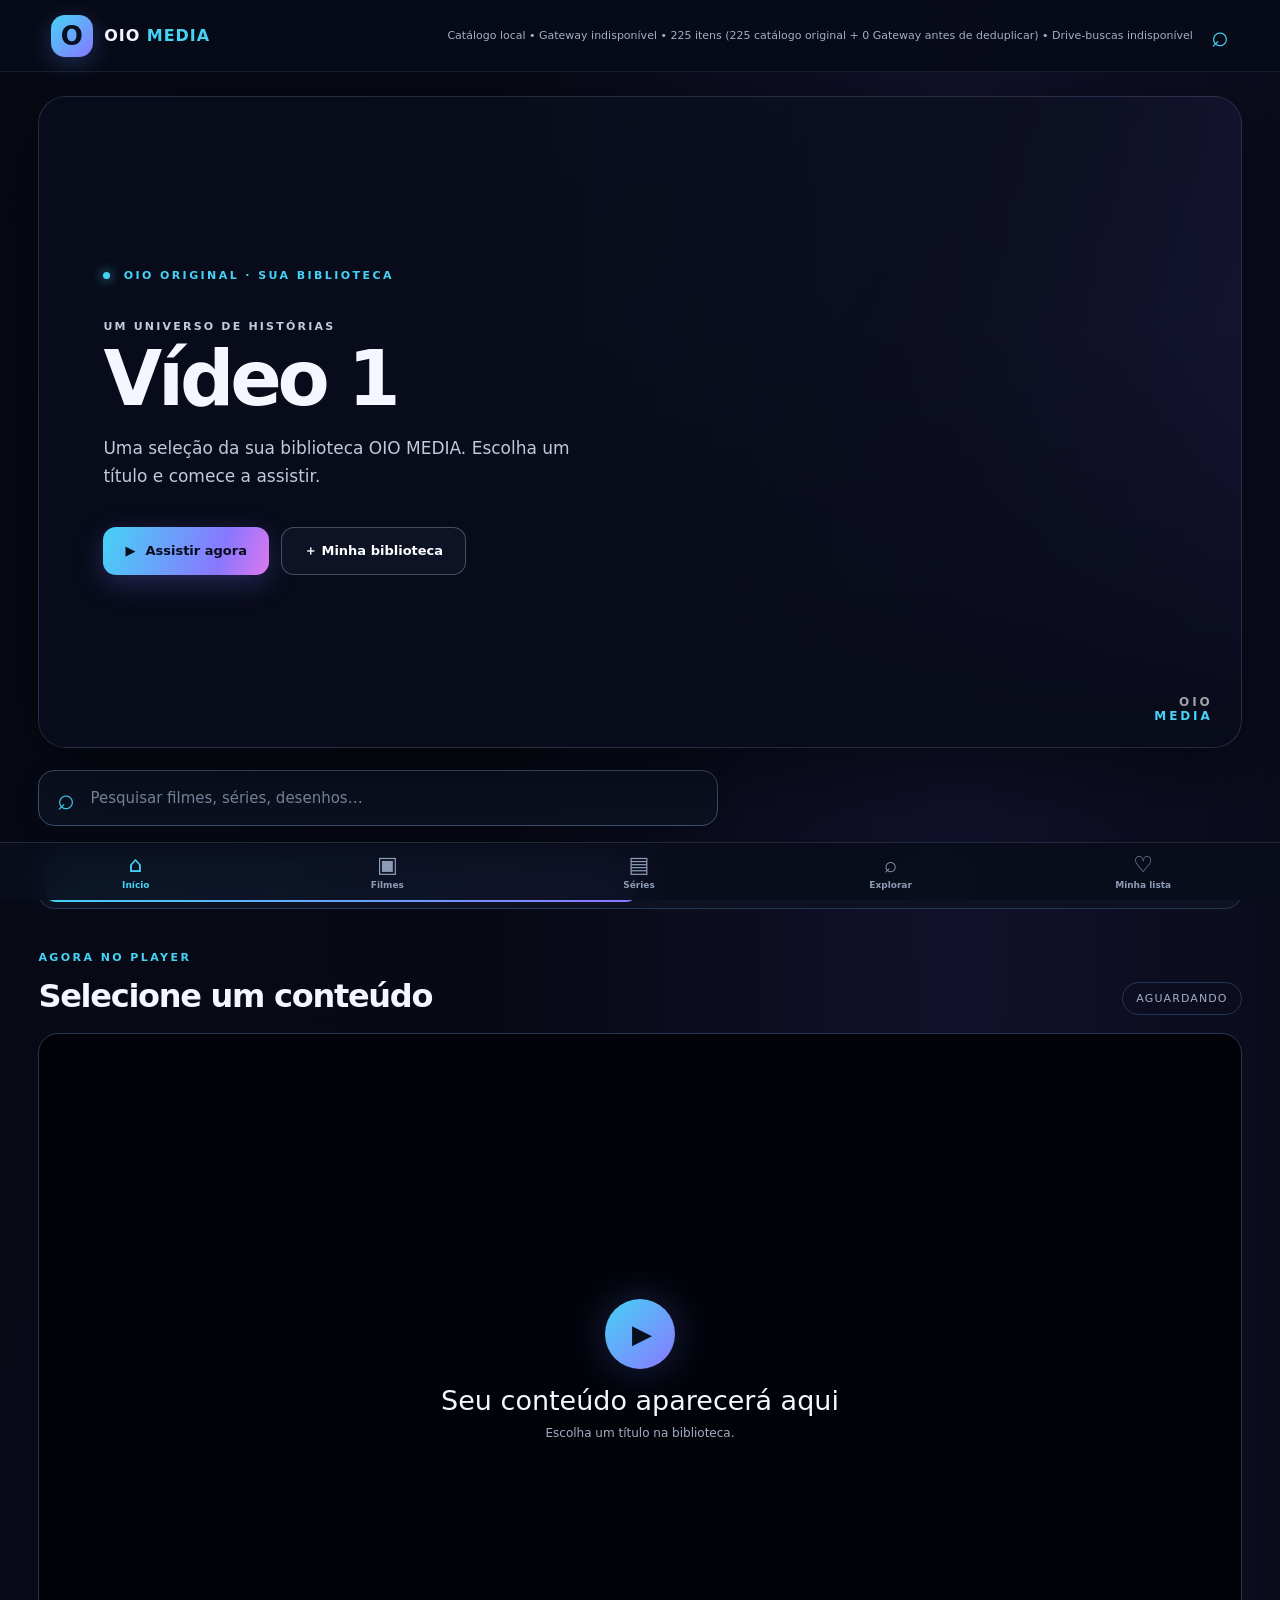
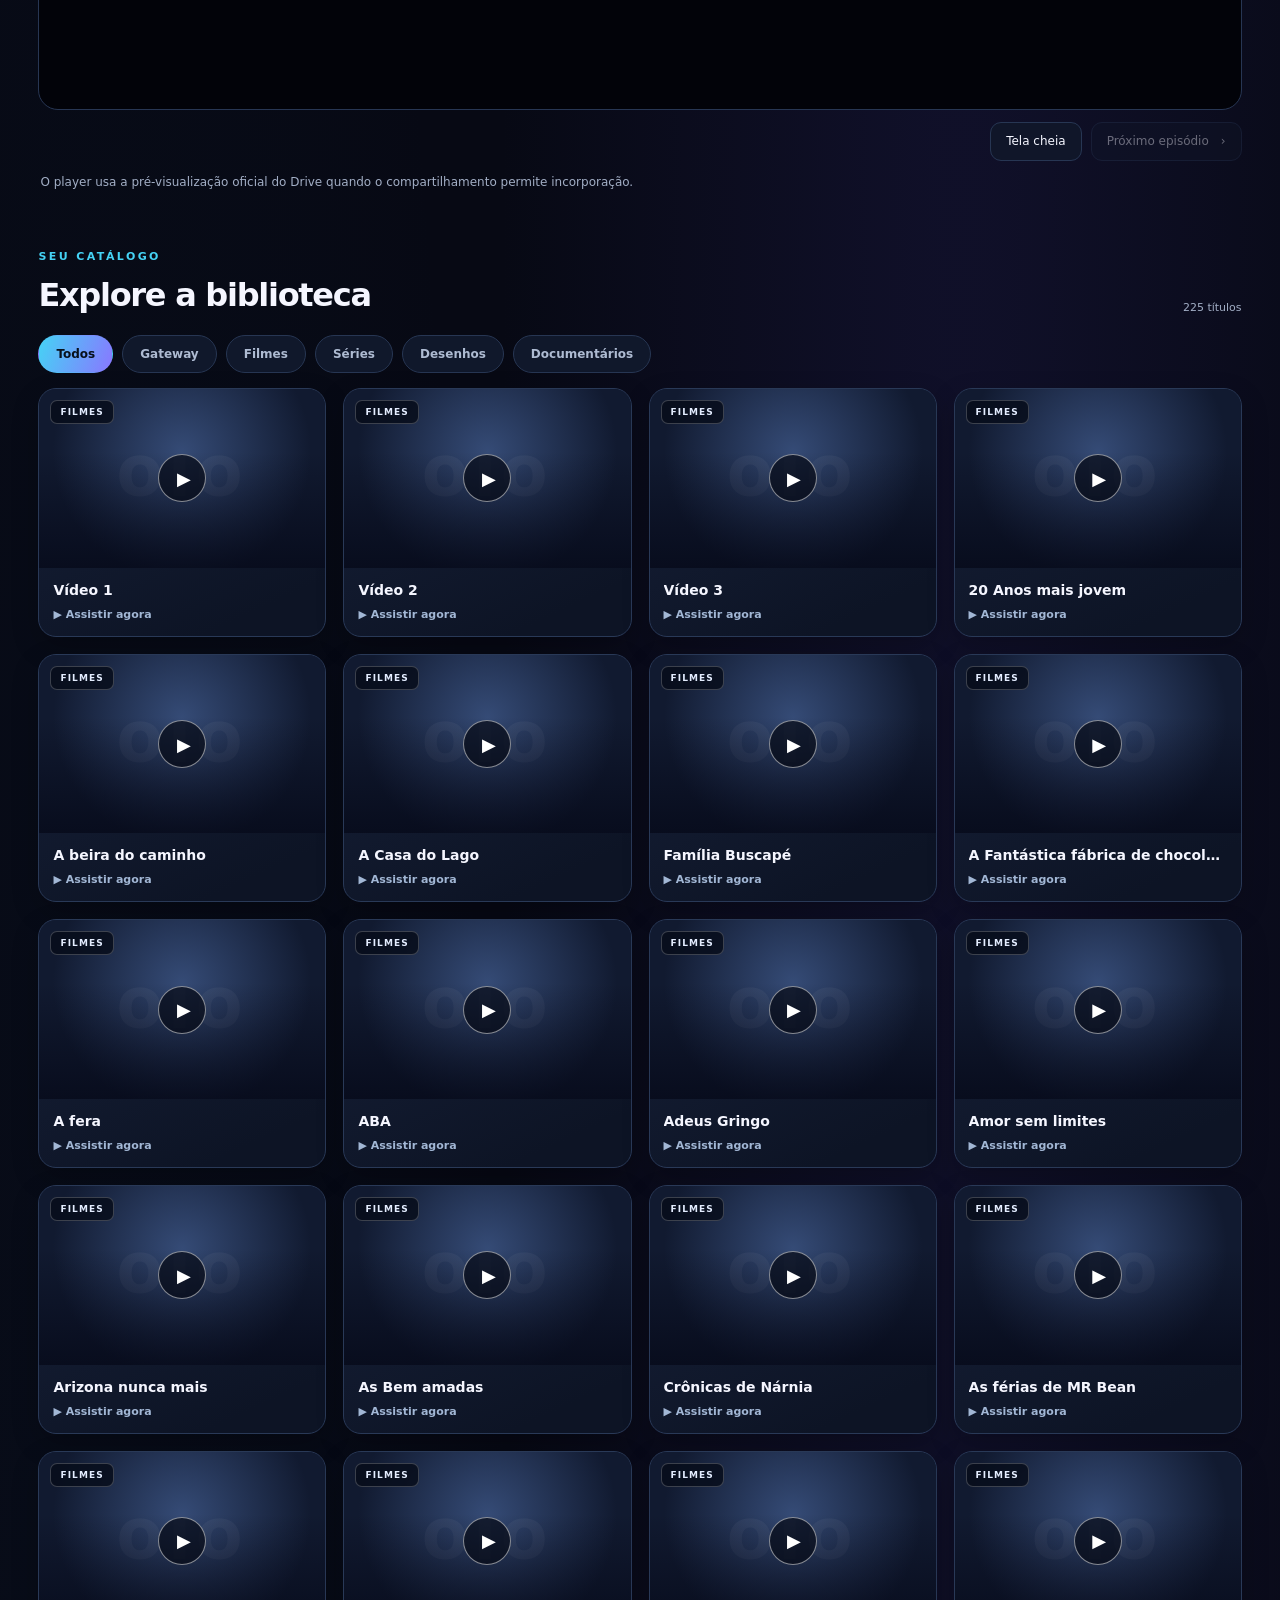
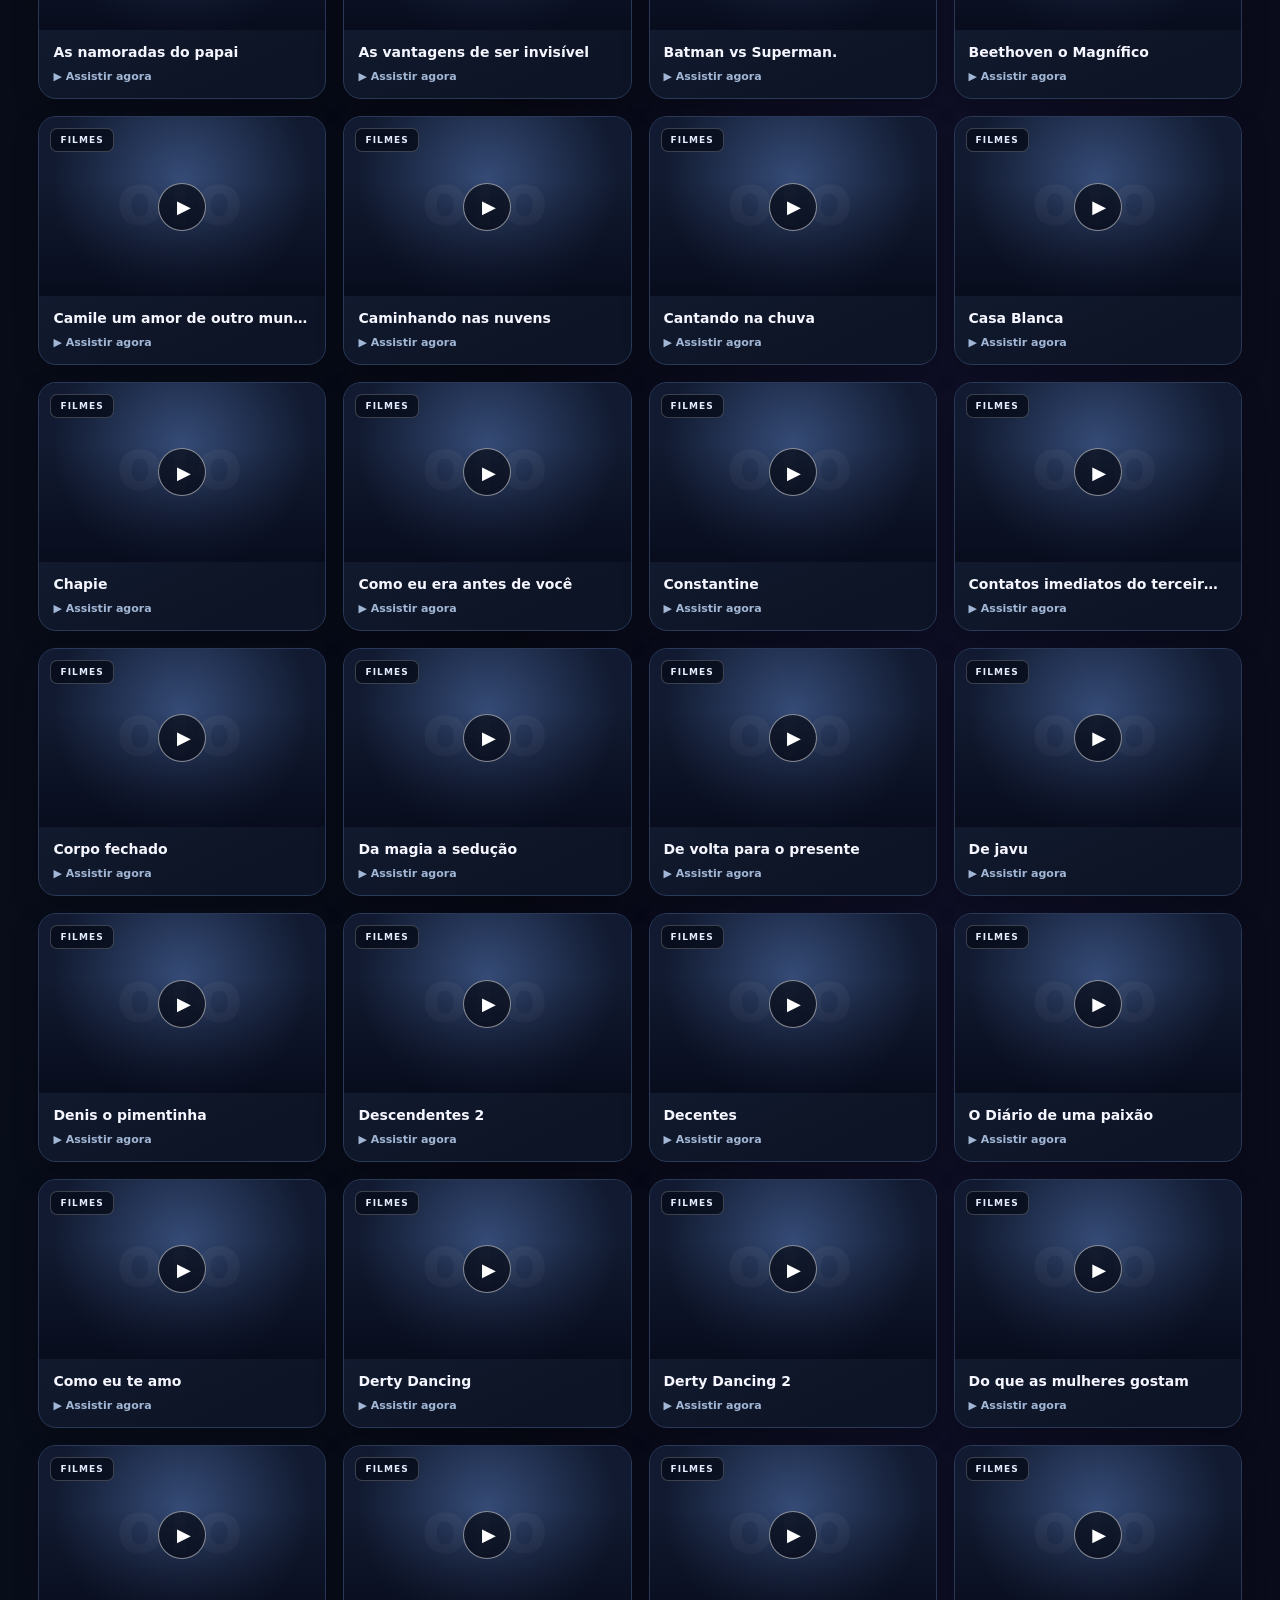
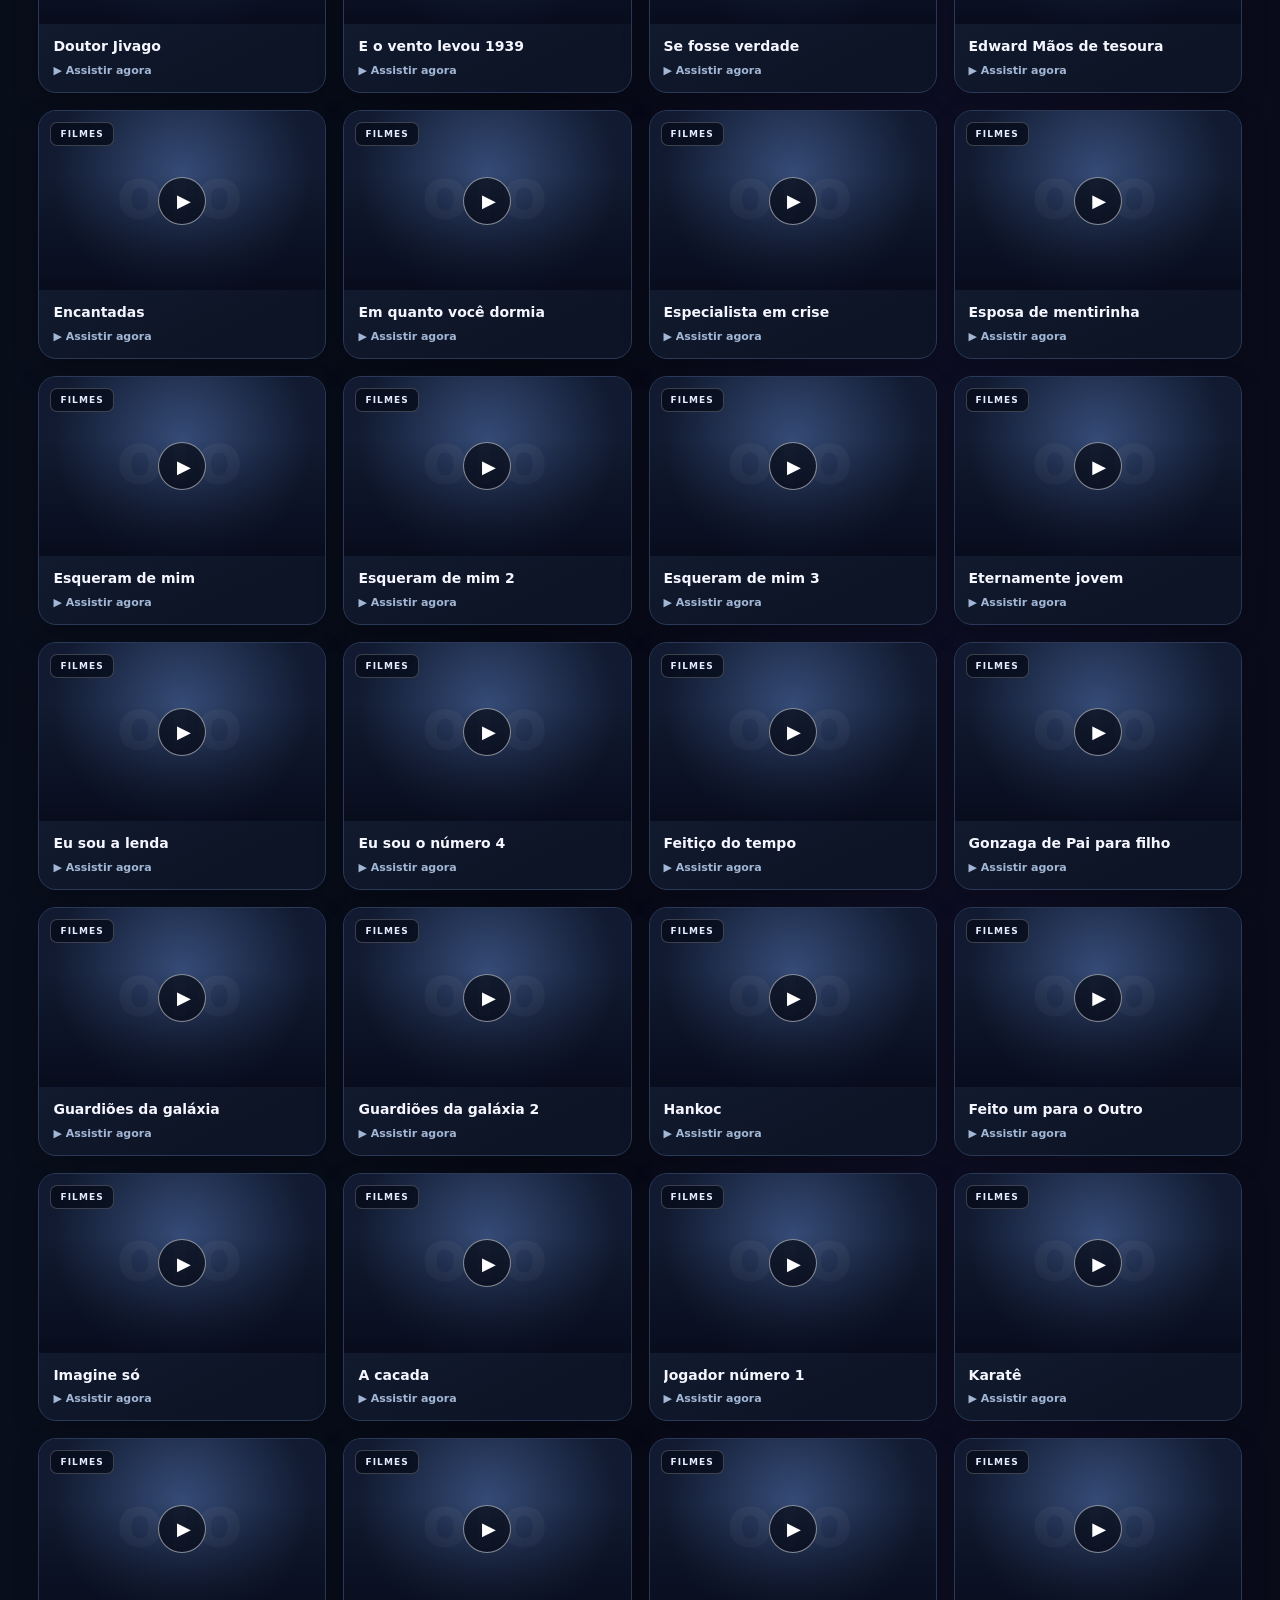
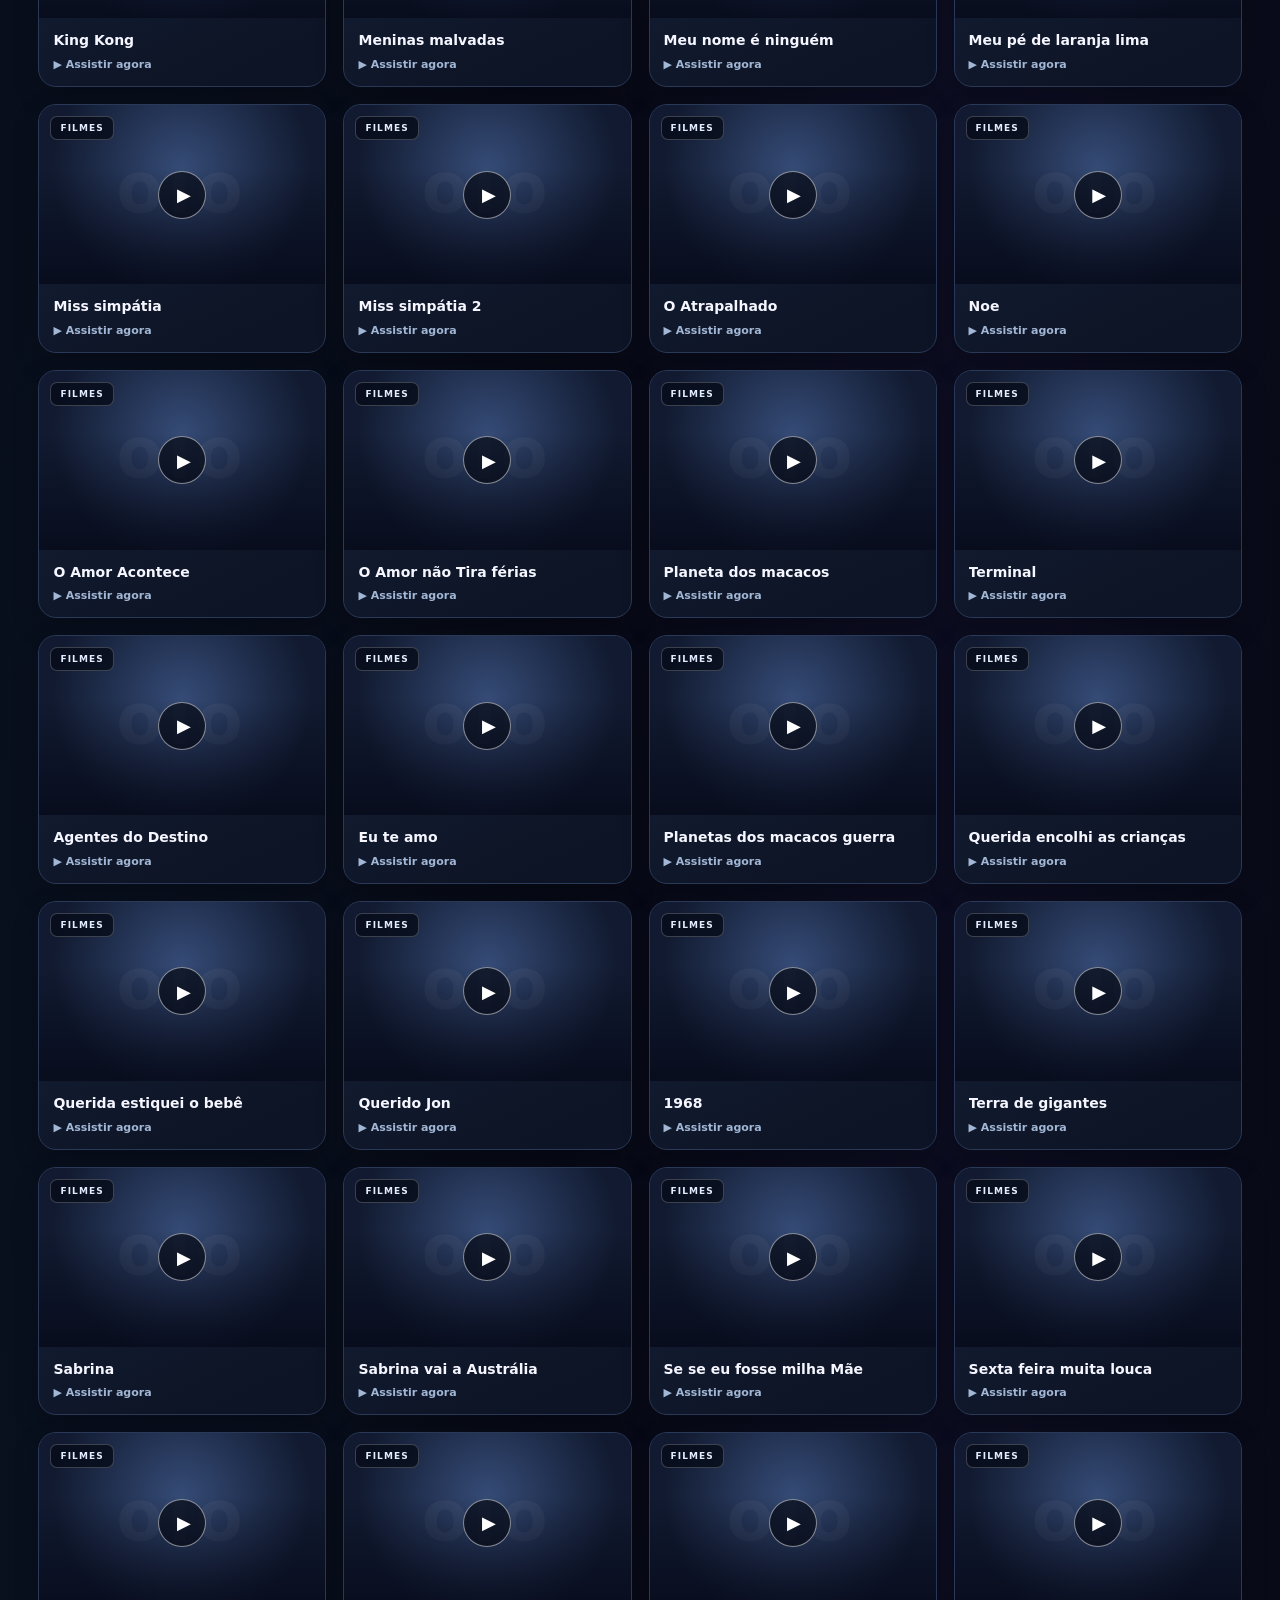
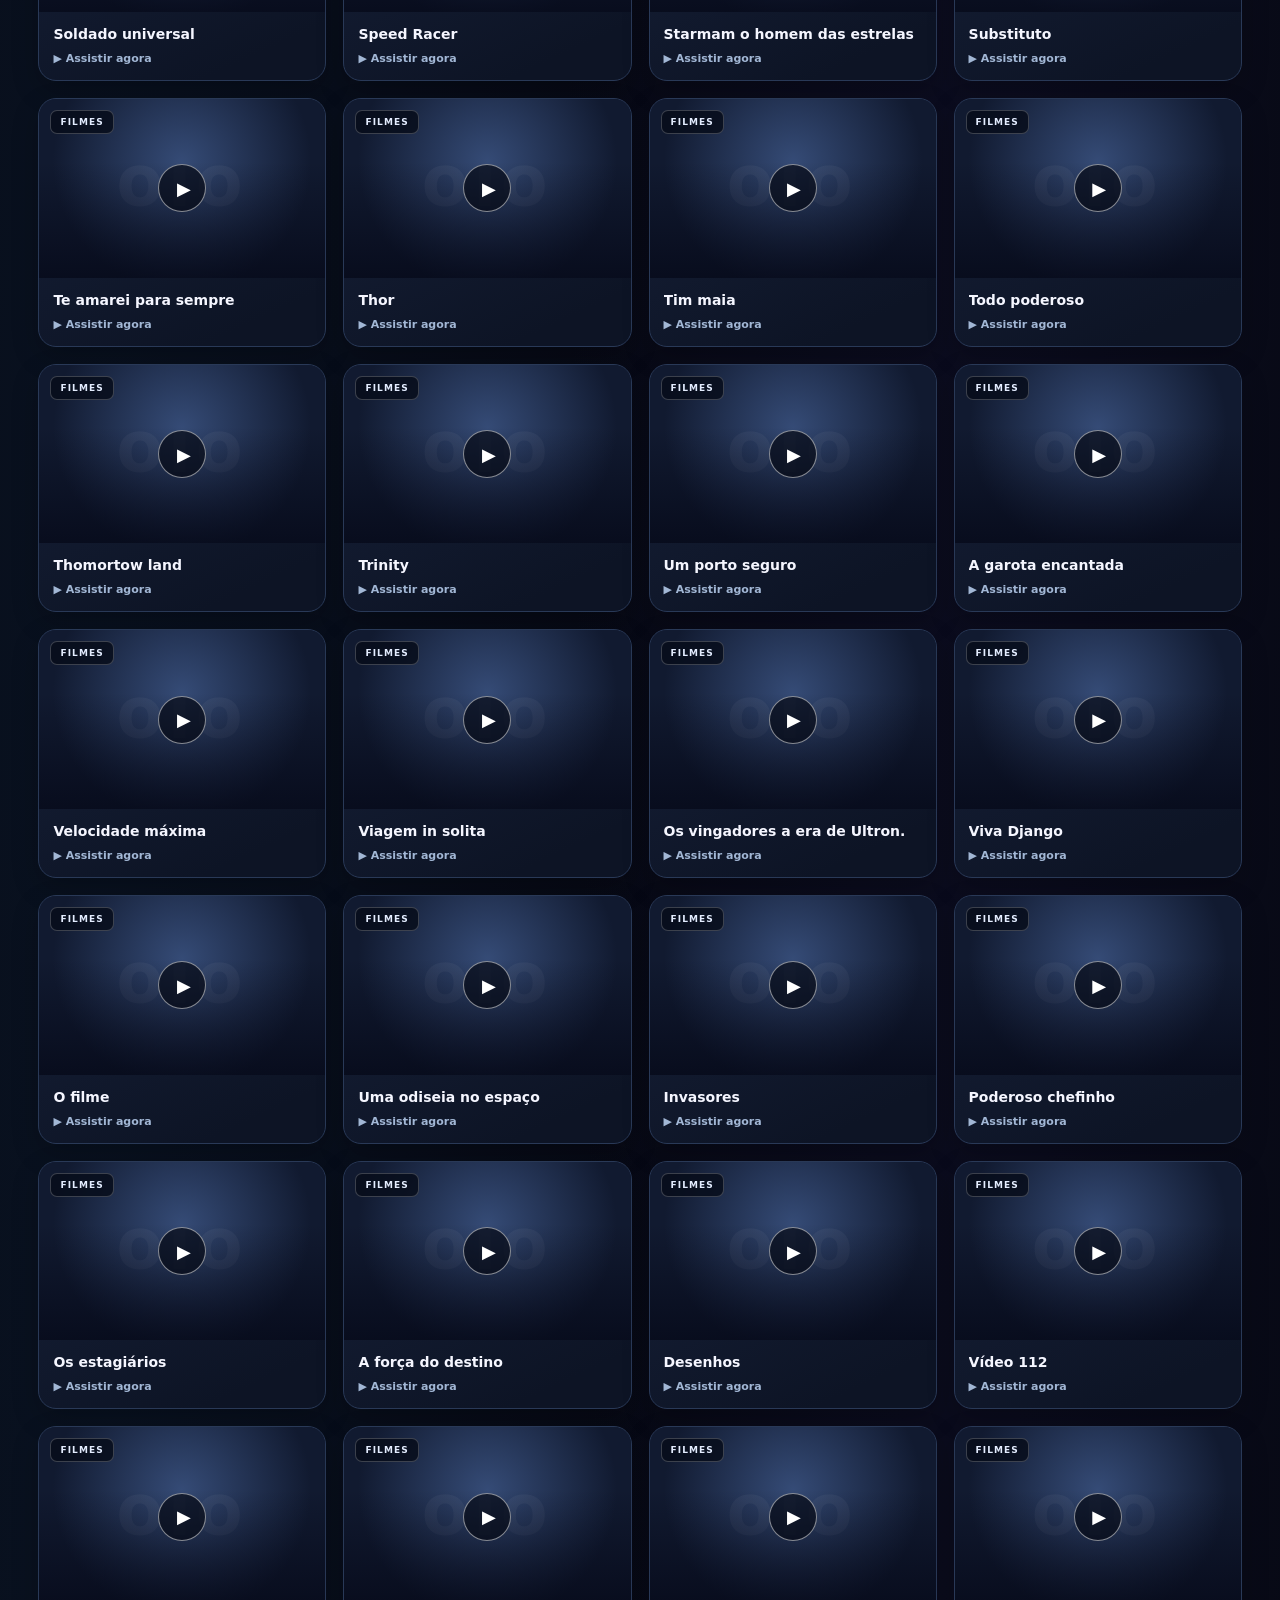
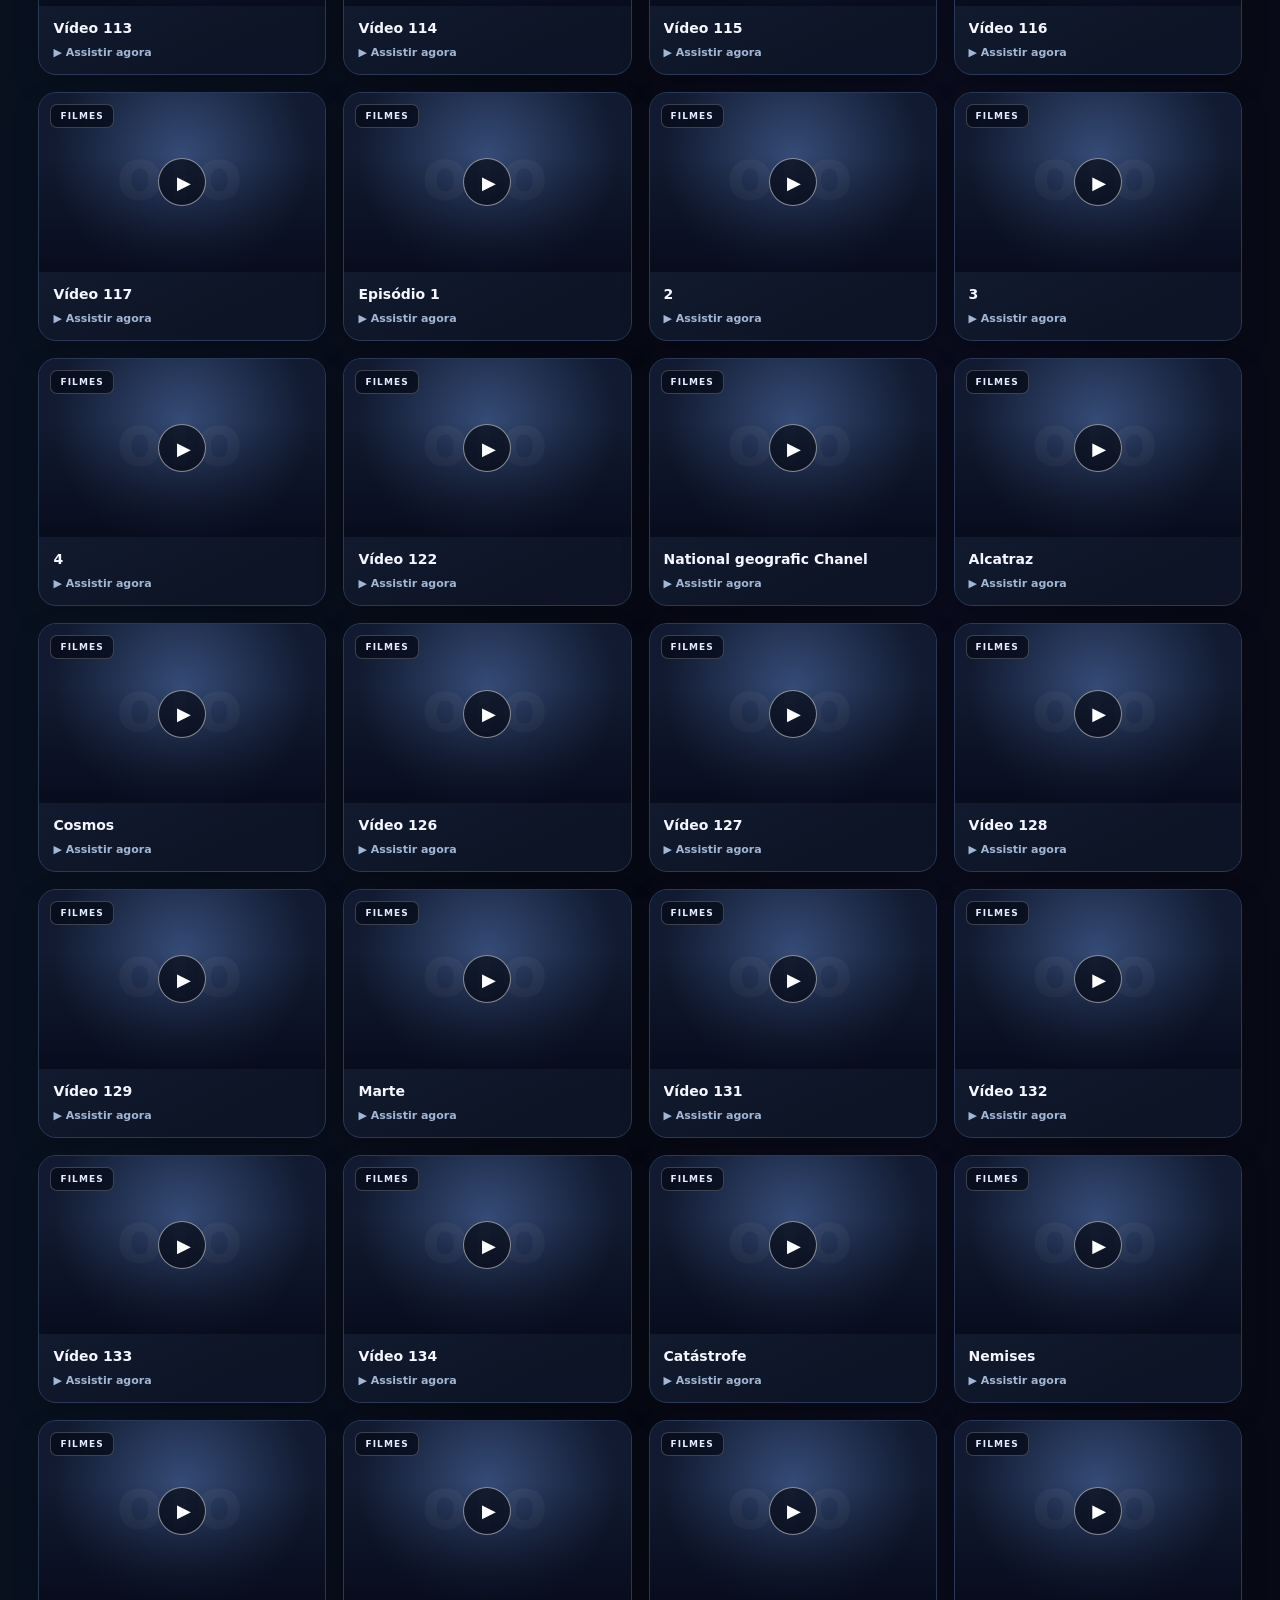
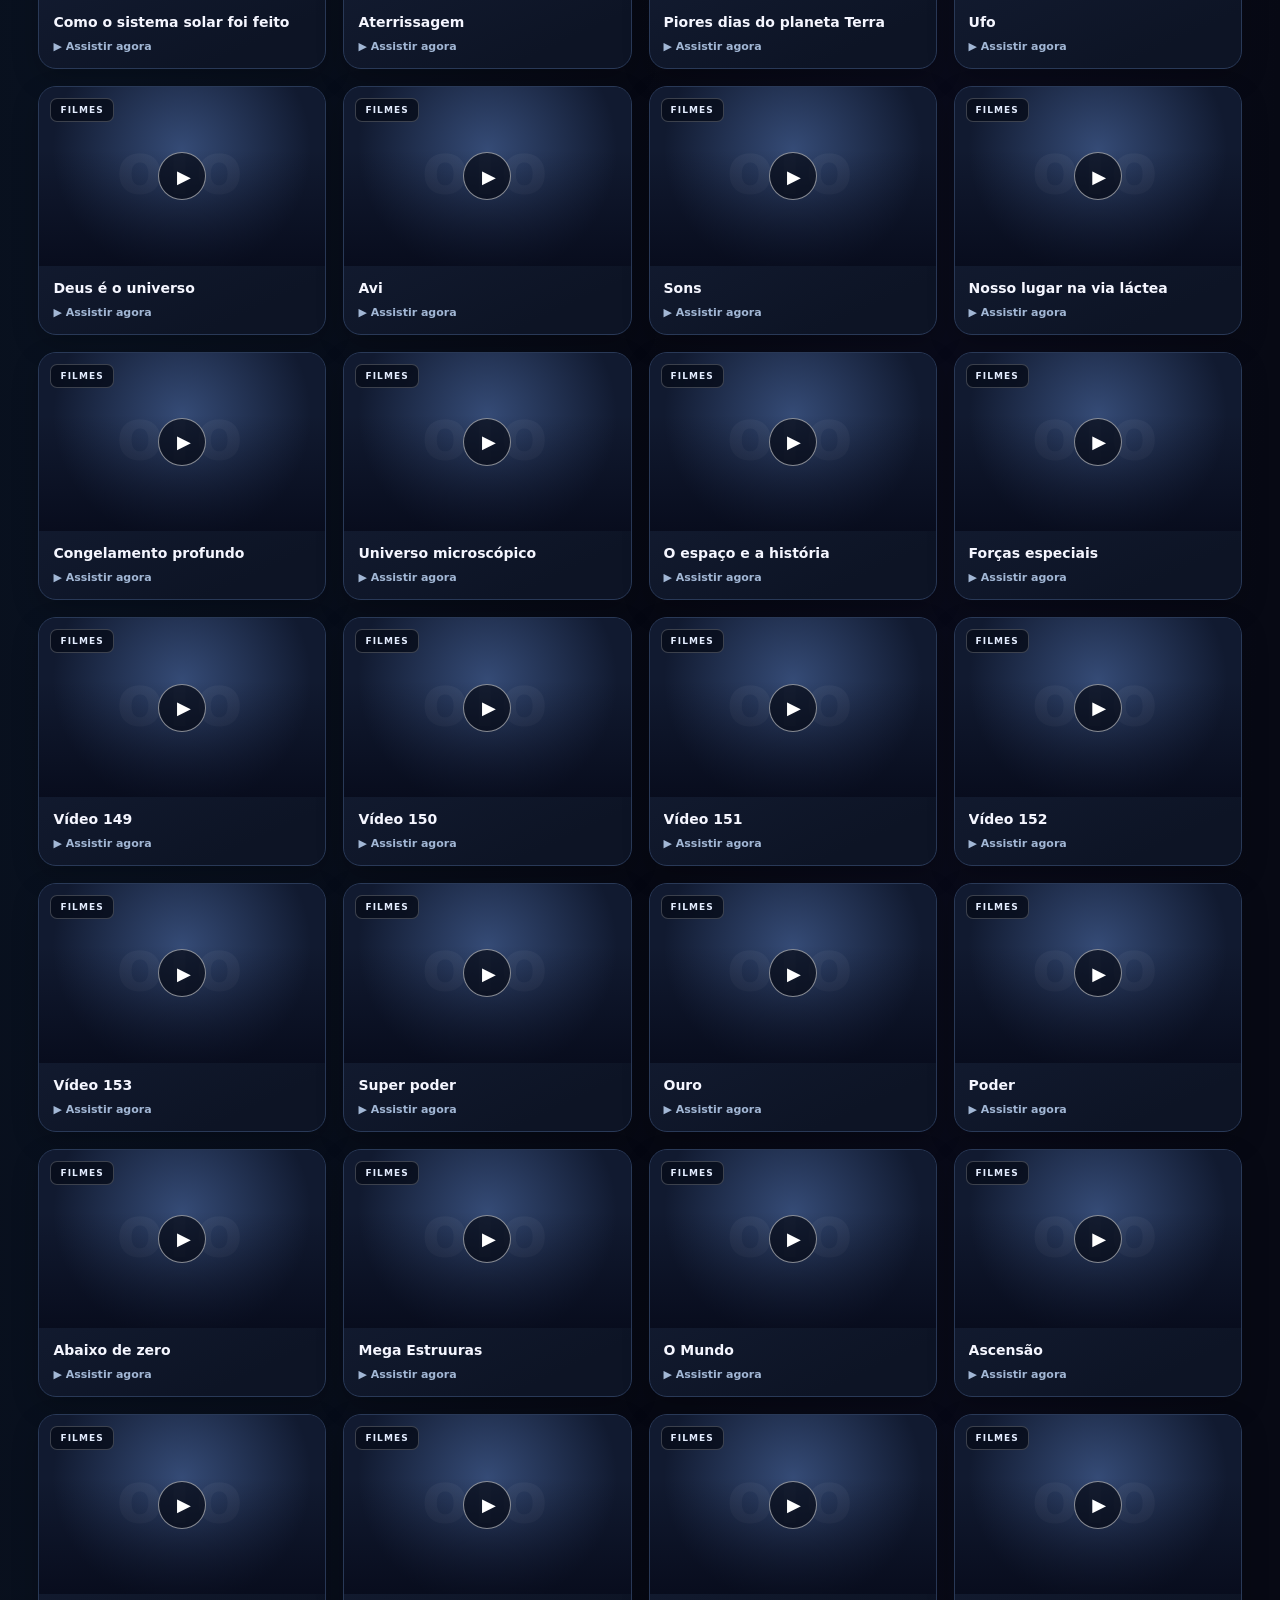
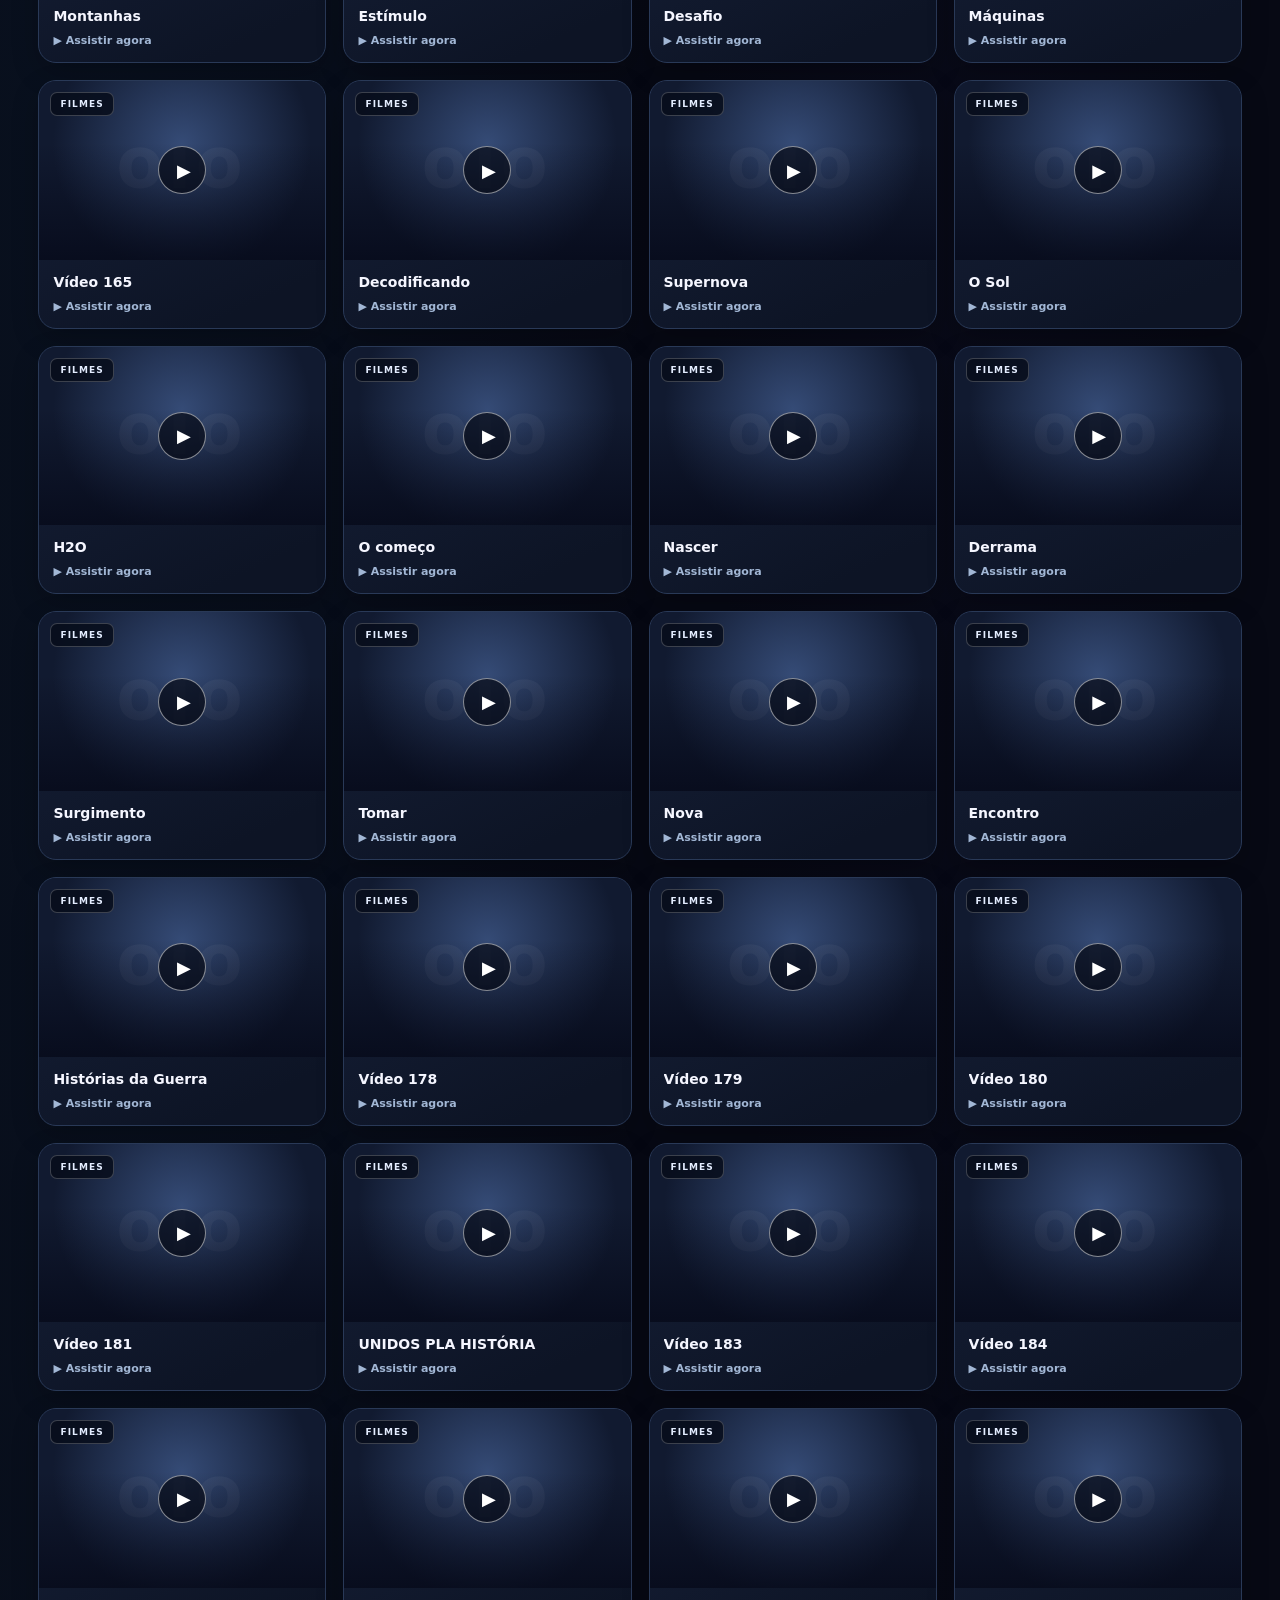
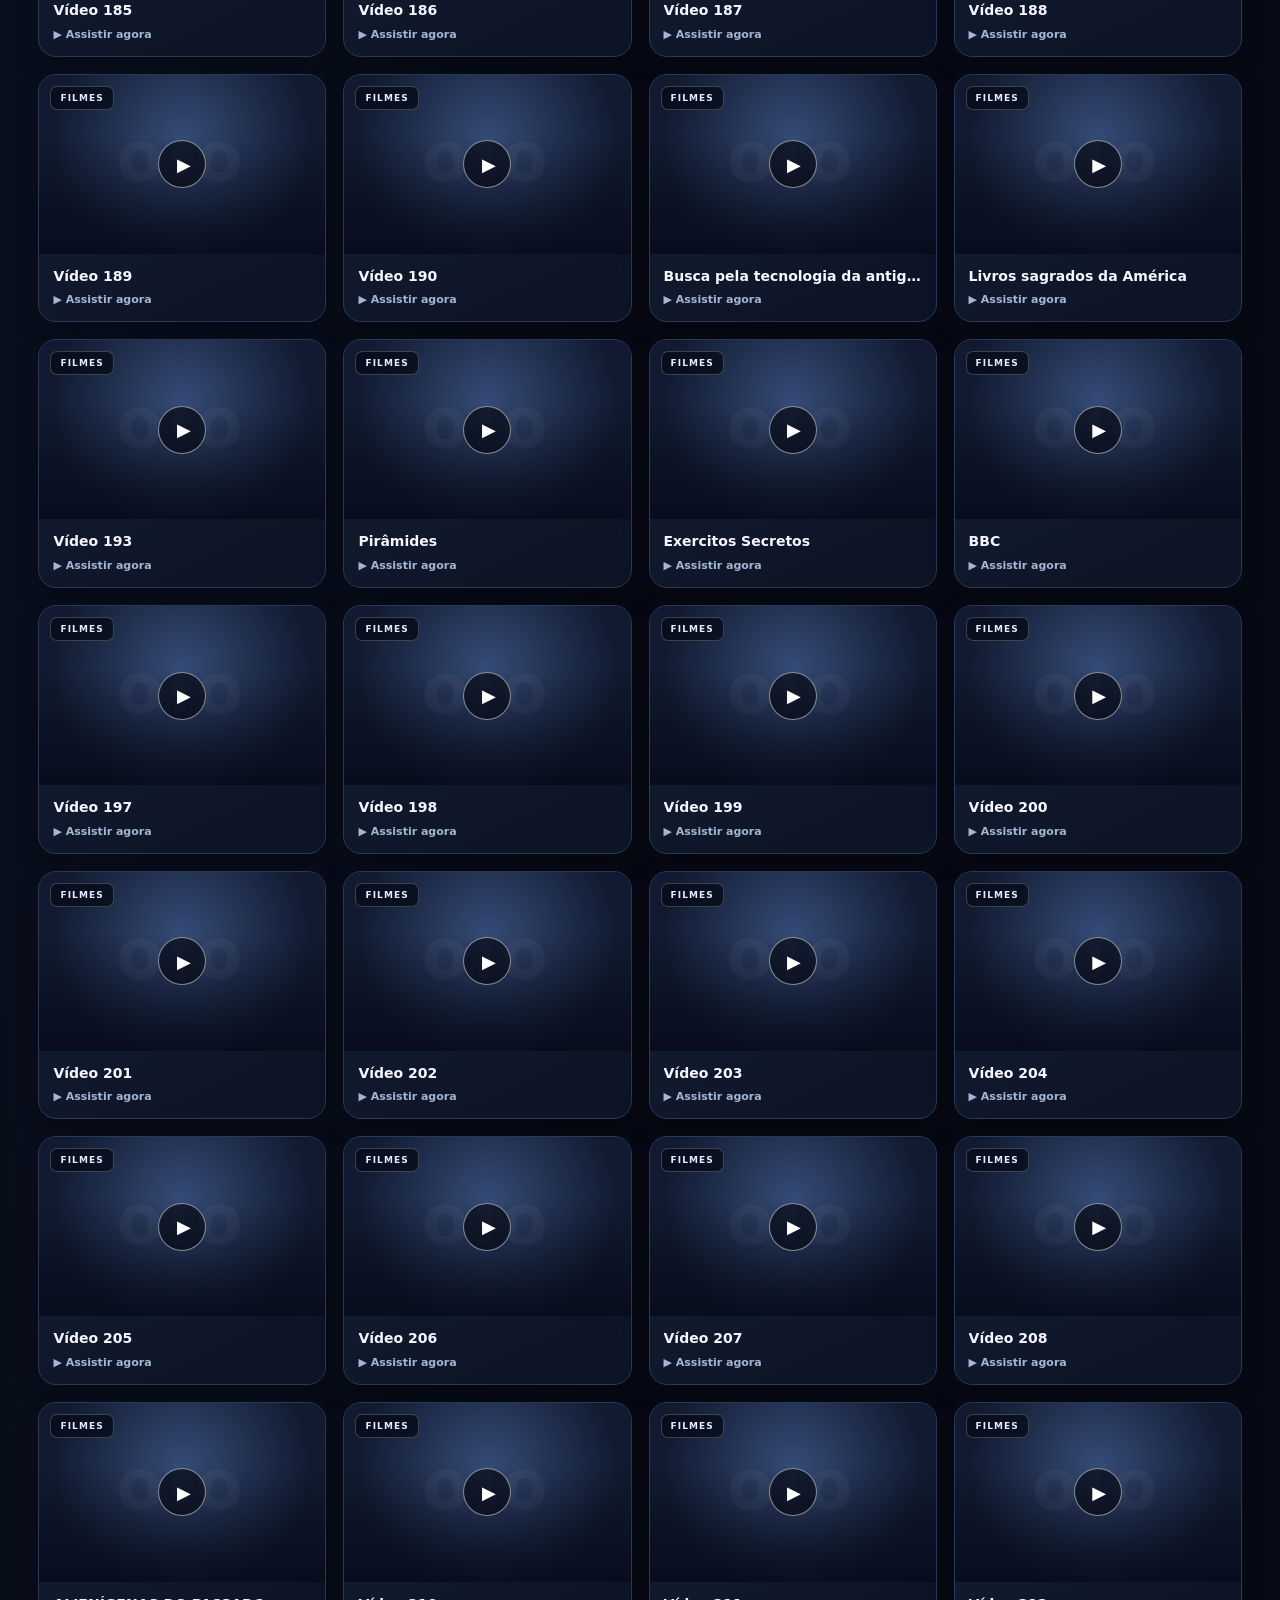
==== commit aa932317: "Build OIO Media cinematic interface with preserved engine backups" ====
--- a/player/index.html
+++ b/player/index.html
@@ -3,87 +3,108 @@
 <head>
   <meta charset="utf-8">
   <meta name="viewport" content="width=device-width,initial-scale=1,viewport-fit=cover">
-  <meta name="theme-color" content="#080d17">
-  <meta name="description" content="Biblioteca de vídeos públicos e autorizados do OIO.">
-  <title>OIO Media Player</title>
+  <meta name="theme-color" content="#070914">
+  <meta name="description" content="OIO MEDIA — sua biblioteca cinematográfica.">
+  <title>OIO MEDIA — Streaming</title>
   <link rel="manifest" href="./manifest.json">
-  <link rel="stylesheet" href="./style.css?v=1.1.3.10">
+  <link rel="stylesheet" href="./style.css?v=2.0.0">
 </head>
 <body>
 <header class="topbar">
-  <a class="brand" href="./"><span class="brand-mark">O</span><span>OIO <b>MEDIA</b></span></a>
-  <span class="status" id="catalog-status">Carregando catálogo…</span>
+  <a class="brand" href="./" aria-label="OIO MEDIA início"><span class="brand-mark">O</span><span class="brand-name">OIO <b>MEDIA</b></span></a>
+  <span class="status" id="catalog-status">Carregando biblioteca…</span>
+  <a class="top-search" href="#biblioteca" aria-label="Ir para pesquisa">⌕</a>
 </header>
 <main class="layout">
-  <section class="hero">
+  <section class="hero" aria-label="Destaque cinematográfico">
+    <div class="hero-backdrop" id="hero-backdrop"></div>
+    <div class="hero-shade"></div>
     <div class="hero-copy">
-      <p class="eyebrow">BIBLIOTECA DE MÍDIA</p>
-      <h1>Encontre. Escolha. <span>Assista.</span></h1>
-      <p class="muted">Conteúdos públicos ou disponibilizados com autorização.</p>
-      <label class="search"><span aria-hidden="true">⌕</span><input id="search-input" type="search" placeholder="Pesquisar filmes, séries, desenhos…" autocomplete="off"></label>
+      <p class="eyebrow"><span class="live-dot"></span> OIO ORIGINAL · SUA BIBLIOTECA</p>
+      <p class="hero-kicker">UM UNIVERSO DE HISTÓRIAS</p>
+      <h1 id="hero-title">Descubra sua próxima história.</h1>
+      <p class="hero-description" id="hero-description">Filmes, séries, desenhos e vídeos reunidos em um só lugar.</p>
+      <div class="hero-actions">
+        <button class="primary-action" id="hero-play-btn" type="button">▶ <span>Explorar biblioteca</span></button>
+        <a class="secondary-action" href="#biblioteca">＋ Minha biblioteca</a>
+      </div>
     </div>
-    <div class="hero-art" aria-hidden="true"><div class="orb"></div><div class="play-symbol">▶</div></div>
+    <div class="hero-index"><span>OIO</span><b>MEDIA</b></div>
   </section>
 
-  <nav class="workspace-tabs" aria-label="Áreas do OIO"><button class="workspace-tab active" type="button" data-workspace="existing">Já temos</button><button class="workspace-tab" type="button" data-workspace="defined">Definido</button></nav>
-  <section id="workspace-existing" class="workspace-panel active">
-  <section class="player-section" aria-label="Player de vídeo">
-    <div class="section-heading">
-      <div><p class="eyebrow">AGORA NO PLAYER</p><h2 id="now-title">Selecione um conteúdo</h2></div>
-      <span class="pill" id="player-kind">AGUARDANDO</span>
-    </div>
-    <div class="player-frame" id="player-frame"><div class="empty-player"><div class="large-play">▶</div><p>Seu conteúdo aparecerá aqui</p><small>Selecione um item da biblioteca abaixo.</small></div></div>
-    <div class="player-controls"><button id="fullscreen-btn" type="button">Tela cheia</button><button id="next-btn" type="button" disabled>Próximo episódio　›</button></div>
-    <p class="player-note" id="player-note">O player usa a pré-visualização oficial do Drive quando o compartilhamento permite incorporação.</p>
+  <section class="search-row" aria-label="Pesquisa da biblioteca">
+    <label class="search"><span aria-hidden="true">⌕</span><input id="search-input" type="search" placeholder="Pesquisar filmes, séries, desenhos…" autocomplete="off"></label>
   </section>
 
-  <section class="library-section">
-    <div class="section-heading"><div><p class="eyebrow">CATÁLOGO</p><h2>Biblioteca</h2></div><span class="count" id="result-count">0 títulos</span></div>
-    <nav class="filters" aria-label="Filtrar categoria">
-      <button class="filter active" data-category="todos">Todos</button>
-      <button class="filter" data-category="videos">Vídeos do Gateway</button>
-      <button class="filter" data-category="filmes">Filmes</button>
-      <button class="filter" data-category="series">Séries</button>
-      <button class="filter" data-category="desenhos">Desenhos</button>
-      <button class="filter" data-category="documentarios">Documentários</button>
-    </nav>
-    <div class="media-grid" id="media-grid"><div class="empty-library">Carregando biblioteca…</div></div>
+  <nav class="workspace-tabs" aria-label="Áreas do OIO">
+    <button class="workspace-tab active" type="button" data-workspace="existing">Já temos</button>
+    <button class="workspace-tab" type="button" data-workspace="defined">Definido</button>
+  </nav>
+
+  <section id="workspace-existing" class="workspace-panel active">
+    <section class="player-section" aria-label="Player de vídeo">
+      <div class="section-heading">
+        <div><p class="eyebrow">AGORA NO PLAYER</p><h2 id="now-title">Selecione um conteúdo</h2></div>
+        <span class="pill" id="player-kind">AGUARDANDO</span>
+      </div>
+      <div class="player-frame" id="player-frame"><div class="empty-player"><div class="large-play">▶</div><p>Seu conteúdo aparecerá aqui</p><small>Escolha um título na biblioteca.</small></div></div>
+      <div class="player-controls"><button id="fullscreen-btn" type="button">Tela cheia</button><button id="next-btn" type="button" disabled>Próximo episódio　›</button></div>
+      <p class="player-note" id="player-note">O player usa a pré-visualização oficial do Drive quando o compartilhamento permite incorporação.</p>
+    </section>
+
+    <section class="library-section" id="biblioteca">
+      <div class="section-heading"><div><p class="eyebrow">SEU CATÁLOGO</p><h2>Explore a biblioteca</h2></div><span class="count" id="result-count">0 títulos</span></div>
+      <nav class="filters" aria-label="Filtrar categoria">
+        <button class="filter active" data-category="todos">Todos</button>
+        <button class="filter" data-category="videos">Gateway</button>
+        <button class="filter" data-category="filmes">Filmes</button>
+        <button class="filter" data-category="series">Séries</button>
+        <button class="filter" data-category="desenhos">Desenhos</button>
+        <button class="filter" data-category="documentarios">Documentários</button>
+      </nav>
+      <div class="media-grid" id="media-grid"><div class="empty-library">Carregando biblioteca…</div></div>
+    </section>
+
+    <section class="discoveries-section" aria-label="Novas descobertas">
+      <div class="section-heading"><div><p class="eyebrow">MOTOR DE DESCOBERTA</p><h2>Descobertas</h2></div><span class="count" id="discovery-count">Carregando candidatos…</span></div>
+      <p class="player-note">Resultados encontrados pelo motor. A classificação não confirma propriedade, autorização ou reprodução.</p>
+      <label class="search discovery-search"><span aria-hidden="true">⌕</span><input id="discovery-search" type="search" placeholder="Pesquisar descobertas…" autocomplete="off"></label>
+      <nav class="filters discovery-filters" aria-label="Filtrar categoria de mídia">
+        <button class="discovery-filter active" type="button" data-discovery-status="all">Todas</button>
+        <button class="discovery-filter" type="button" data-discovery-status="videos">Vídeos</button>
+        <button class="discovery-filter" type="button" data-discovery-status="filmes_series">Filmes e séries</button>
+        <button class="discovery-filter" type="button" data-discovery-status="desenhos_animacoes">Desenhos</button>
+        <button class="discovery-filter" type="button" data-discovery-status="musicas">Músicas</button>
+      </nav>
+      <div class="discovery-grid" id="discovery-grid"><div class="empty-library">Carregando descobertas…</div></div>
+    </section>
   </section>
-  <section class="discoveries-section" aria-label="Novas descobertas">
-    <div class="section-heading">
-      <div><p class="eyebrow">MOTOR DE DESCOBERTA</p><h2>Descobertas</h2></div>
-      <span class="count" id="discovery-count">Carregando candidatos…</span>
-    </div>
-    <p class="player-note">Resultados encontrados pelo motor. A classificação indica apenas o resultado da verificação da página; não confirma propriedade, autorização ou reprodução.</p>
-    <label class="search discovery-search"><span aria-hidden="true">⌕</span><input id="discovery-search" type="search" placeholder="Pesquisar descobertas…" autocomplete="off"></label>
-    <nav class="filters discovery-filters" aria-label="Filtrar categoria de mídia">
-      <button class="discovery-filter active" type="button" data-discovery-status="all">Todas</button>
-      <button class="discovery-filter" type="button" data-discovery-status="videos">Vídeos</button>
-      <button class="discovery-filter" type="button" data-discovery-status="filmes_series">Filmes e séries</button>
-      <button class="discovery-filter" type="button" data-discovery-status="desenhos_animacoes">Desenhos</button>
-      <button class="discovery-filter" type="button" data-discovery-status="musicas">Músicas</button>
-    </nav>
-    <div class="discovery-grid" id="discovery-grid"><div class="empty-library">Carregando descobertas…</div></div>
-  </section>
-</section>
+
   <section id="workspace-defined" class="workspace-panel" hidden>
     <div class="section-heading"><div><p class="eyebrow">PRÓXIMA ETAPA</p><h2>O que está definido</h2></div><span class="pill">PLANEJADO</span></div>
-    <p class="muted">Esta área documenta a arquitetura aprovada. Ela ainda não carrega canais nem altera a biblioteca que já funciona.</p>
+    <p class="muted">Esta área documenta a arquitetura aprovada. Ela não altera a biblioteca existente.</p>
     <div class="defined-grid">
-      <article class="defined-card"><span class="defined-index">01</span><h3>Fontes originais</h3><code>data/iptv-br/sources/</code><p>Guardar as quatro listas M3U/M3U8 e CSV, identificadas pela origem.</p><span class="defined-state">Definido · ainda não criado</span></article>
-      <article class="defined-card"><span class="defined-index">02</span><h3>Catálogo unificado</h3><code>data/iptv-br/catalog.json</code><p>Reunir emissora, cidade, estado, categoria, logo, EPG e arquivo de origem.</p><span class="defined-state">Definido · ainda não criado</span></article>
-      <article class="defined-card"><span class="defined-index">03</span><h3>Motor de catálogo</h3><code>scripts/build_iptv_catalog.py</code><p>Ler M3U e CSV, normalizar metadados, identificar duplicados e excluir URLs com credenciais aparentes.</p><span class="defined-state">Definido · ainda não criado</span></article>
-      <article class="defined-card"><span class="defined-index">04</span><h3>Cards e player de TV</h3><code>player/</code><p>Nova área para canais com pesquisa, filtros, cards e player HLS, mantendo a biblioteca atual em separado.</p><span class="defined-state">Definido · ainda não integrado</span></article>
-      <article class="defined-card"><span class="defined-index">05</span><h3>Automação</h3><code>.github/workflows/</code><p>GitHub Actions para reconstruir o catálogo quando as fontes ou o motor forem atualizados.</p><span class="defined-state">Definido · ainda não criado</span></article>
+      <article class="defined-card"><span class="defined-index">01</span><h3>Fontes originais</h3><code>data/iptv-br/sources/</code><p>Guardar listas e arquivos de origem identificados.</p><span class="defined-state">Definido · ainda não criado</span></article>
+      <article class="defined-card"><span class="defined-index">02</span><h3>Catálogo unificado</h3><code>data/iptv-br/catalog.json</code><p>Reunir emissora, cidade, estado, categoria, logo e EPG.</p><span class="defined-state">Definido · ainda não criado</span></article>
+      <article class="defined-card"><span class="defined-index">03</span><h3>Motor de catálogo</h3><code>scripts/build_iptv_catalog.py</code><p>Normalizar metadados e identificar duplicados.</p><span class="defined-state">Definido · ainda não criado</span></article>
+      <article class="defined-card"><span class="defined-index">04</span><h3>Cards e player de TV</h3><code>player/</code><p>Área futura para canais, separada da biblioteca atual.</p><span class="defined-state">Definido · ainda não integrado</span></article>
+      <article class="defined-card"><span class="defined-index">05</span><h3>Automação</h3><code>.github/workflows/</code><p>Reconstruir o catálogo quando as fontes forem atualizadas.</p><span class="defined-state">Definido · ainda não criado</span></article>
     </div>
-    <p class="player-note">Os links serão tratados como fontes não verificadas até que passem por auditoria de disponibilidade, compatibilidade e autorização de uso. A grade EPG será integrada separadamente.</p>
+    <p class="player-note">Fontes serão tratadas como não verificadas até auditoria de disponibilidade, compatibilidade e autorização.</p>
   </section>
 </main>
-<footer>OIO MEDIA PLAYER <span>•</span> Use somente conteúdo que você tenha autorização para acessar e transmitir.</footer>
+
+<nav class="bottom-nav" aria-label="Navegação principal">
+  <a class="bottom-link active" href="./"><span>⌂</span><small>Início</small></a>
+  <button class="bottom-link" type="button" data-bottom-category="filmes"><span>▣</span><small>Filmes</small></button>
+  <button class="bottom-link" type="button" data-bottom-category="series"><span>▤</span><small>Séries</small></button>
+  <a class="bottom-link" href="#discovery-grid"><span>⌕</span><small>Explorar</small></a>
+  <a class="bottom-link" href="#biblioteca"><span>♡</span><small>Minha lista</small></a>
+</nav>
+<footer>OIO MEDIA <span>•</span> Acesse somente conteúdos que você tenha autorização para usar.</footer>
 <script src="./drive-buscas-adapter.js?v=1.0.0" defer></script>
 <script src="./player.js?v=1.1.3.12" defer></script>
-<script>
-if ("serviceWorker" in navigator) window.addEventListener("load", () => navigator.serviceWorker.register("./sw.js").catch(() => {}));
-</script>
+<script src="./cinematic-ui.js?v=1.0.0" defer></script>
+<script>if ("serviceWorker" in navigator) window.addEventListener("load", () => navigator.serviceWorker.register("./sw.js").catch(() => {}));</script>
 </body>
 </html>
--- a/player/style.css
+++ b/player/style.css
@@ -1,292 +1,22 @@
-:root{color-scheme:dark;--bg:#080d17;--panel:#111a2a;--panel2:#172338;--line:#26354d;--text:#f3f6fc;--muted:#91a0b8;--accent:#48c7f4;--accent2:#8b7cff}
-*{box-sizing:border-box}body{margin:0;background:radial-gradient(ellipse at 80% 0%,#172b49 0,transparent 36%),var(--bg);color:var(--text);font-family:Inter,system-ui,-apple-system,"Segoe UI",sans-serif;min-height:100vh}
-.topbar{height:68px;padding:0 clamp(16px,5vw,72px);display:flex;align-items:center;justify-content:space-between;border-bottom:1px solid #ffffff12;background:#080d17e8;position:sticky;top:0;z-index:5;backdrop-filter:blur(16px)}
-.brand{display:flex;gap:10px;align-items:center;color:var(--text);text-decoration:none;font-weight:800;letter-spacing:.08em}.brand b{color:var(--accent)}.brand-mark{display:grid;place-items:center;width:34px;height:34px;border-radius:11px;background:linear-gradient(135deg,var(--accent),var(--accent2));color:#07111e;font-size:21px}.status,.count{font-size:12px;color:var(--muted)}
-.layout{width:min(1180px,92vw);margin:auto}.hero{min-height:280px;margin:34px 0 30px;padding:clamp(24px,5vw,54px);border:1px solid var(--line);border-radius:24px;background:linear-gradient(115deg,#14243b,#101a2b 60%,#192a43);display:flex;align-items:center;justify-content:space-between;overflow:hidden;position:relative}.hero-copy{max-width:650px;position:relative;z-index:1}.eyebrow{color:var(--accent);font-size:10px;font-weight:800;letter-spacing:.2em;margin:0 0 10px}.hero h1{font-size:clamp(32px,5vw,56px);line-height:1.05;letter-spacing:-.045em;margin:0 0 14px}.hero h1 span{color:var(--accent)}.muted{color:var(--muted);line-height:1.6}.search{margin-top:24px;width:min(570px,100%);height:52px;display:flex;align-items:center;gap:12px;padding:0 16px;background:#080f1dd9;border:1px solid #3b526f;border-radius:13px}.search span{font-size:28px;color:var(--accent)}.search input{width:100%;border:0;outline:0;background:transparent;color:var(--text);font:inherit}.hero-art{width:240px;height:200px;position:relative;display:grid;place-items:center;flex-shrink:0}.orb{width:180px;height:180px;border-radius:50%;background:radial-gradient(circle at 35% 30%,#7be1ff,#3975be 40%,#423c91 72%,#1a2544);box-shadow:0 0 85px #48c7f455}.play-symbol{position:absolute;font-size:54px;color:white;text-shadow:0 4px 25px #0008}
-.player-section,.library-section{margin:34px 0 48px}.section-heading{display:flex;justify-content:space-between;align-items:end;gap:16px;margin-bottom:16px}.section-heading h2{font-size:24px;margin:0;letter-spacing:-.03em}.pill{font-size:10px;letter-spacing:.12em;color:#a8bad2;border:1px solid var(--line);border-radius:30px;padding:7px 11px}.player-frame{position:relative;width:100%;aspect-ratio:16/9;height:auto;min-height:240px;max-height:660px;background:#03060c;border:1px solid var(--line);border-radius:18px;overflow:hidden;display:block;isolation:isolate}.player-frame iframe,.player-frame video{position:absolute;inset:0;display:block;width:100%;height:100%;min-width:100%;min-height:100%;max-width:none;max-height:none;border:0;background:#000;object-fit:contain}.empty-player{text-align:center;color:var(--muted)}.large-play{width:62px;height:62px;border-radius:50%;display:grid;place-items:center;margin:0 auto 14px;background:linear-gradient(135deg,var(--accent),var(--accent2));color:#07111e;font-size:22px;padding-left:4px}.empty-player p{color:var(--text);margin:0 0 6px}.empty-player small,.player-note{color:var(--muted);font-size:12px}.player-controls{display:flex;gap:9px;justify-content:flex-end;margin-top:10px}.player-controls button{border:1px solid var(--line);border-radius:9px;padding:9px 13px;background:var(--panel);color:var(--text);font:inherit;font-size:12px;cursor:pointer}.player-controls button:disabled{opacity:.4;cursor:not-allowed}.player-controls button:hover:not(:disabled){border-color:var(--accent)}.player-note{margin:10px 2px 0}
-.filters{display:flex;gap:8px;overflow:auto;padding:2px 0 15px}.filter{white-space:nowrap;border:1px solid var(--line);border-radius:30px;padding:9px 15px;background:var(--panel);color:var(--muted);font:inherit;font-size:13px;cursor:pointer}.filter.active,.filter:hover{background:var(--accent);border-color:var(--accent);color:#06111c;font-weight:700}.media-grid{display:grid;grid-template-columns:repeat(4,minmax(0,1fr));gap:16px}.media-card{min-width:0;border:1px solid var(--line);background:linear-gradient(160deg,var(--panel2),var(--panel));border-radius:15px;overflow:hidden;cursor:pointer;transition:transform .18s,border-color .18s}.media-card:hover,.media-card:focus{transform:translateY(-3px);border-color:var(--accent);outline:none}.media-card img,.poster-placeholder{width:100%;aspect-ratio:16/9;object-fit:cover;background:#1b2940;display:grid;place-items:center;color:#8297b5}.media-info{padding:12px}.media-info h3{font-size:14px;margin:0 0 6px;white-space:nowrap;overflow:hidden;text-overflow:ellipsis}.media-info p{font-size:11px;color:var(--muted);margin:0}.empty-library{grid-column:1/-1;border:1px dashed #344762;border-radius:15px;padding:30px;text-align:center;color:var(--muted);line-height:1.7}footer{padding:25px;text-align:center;color:#71819b;font-size:10px;letter-spacing:.08em;border-top:1px solid #ffffff12}footer span{color:var(--accent)}
-@media(max-width:850px){.media-grid{grid-template-columns:repeat(3,minmax(0,1fr))}.hero-art{width:150px}.orb{width:130px;height:130px}}
-@media(max-width:600px){.topbar{height:58px}.status{font-size:10px}.hero{margin-top:18px;min-height:250px;padding:24px}.hero-art{position:absolute;right:-45px;bottom:-40px;opacity:.28}.hero-copy{max-width:100%}.media-grid{grid-template-columns:repeat(2,minmax(0,1fr));gap:10px}.media-info{padding:10px}.section-heading h2{font-size:21px}.player-frame{border-radius:12px}.filters{margin-right:-4vw}}
-.player-frame{position:relative}
-.player-frame iframe{z-index:1}
-.preview-action{position:absolute;z-index:3;inset:0;display:grid;place-items:center;background:linear-gradient(180deg,#0002,#0005);pointer-events:none}
-.preview-play{pointer-events:auto;display:flex;align-items:center;gap:12px;border:1px solid #ffffff55;border-radius:999px;padding:14px 22px;background:#07111ddd;color:#fff;font:inherit;font-size:14px;box-shadow:0 8px 30px #0008;cursor:pointer}
-.preview-play span{display:grid;place-items:center;width:34px;height:34px;border-radius:50%;padding-left:3px;background:linear-gradient(135deg,var(--accent),var(--accent2));color:#06111c}
-.preview-play:active{transform:scale(.97)}
-.drive-fallback{position:absolute;z-index:4;right:12px;top:12px;display:inline-flex;align-items:center;justify-content:center;padding:9px 12px;border:1px solid #ffffff55;border-radius:10px;background:#080d17e8;color:#fff;text-decoration:none;font-size:11px;font-weight:700;box-shadow:0 4px 16px #0008}
-.player-frame:has(video) .drive-fallback{top:auto;bottom:12px}
-@media(max-width:600px){.preview-play{padding:12px 18px;font-size:13px}.drive-fallback{right:8px;top:8px;padding:8px 10px;font-size:10px}}
-
-/* Mobile: give the embedded Drive controls enough vertical room. */
-@media(max-width:600px){
-  .player-frame{height:min(68vh,560px);min-height:360px;max-height:560px;aspect-ratio:auto}
-  .player-frame iframe{height:100%;width:100%}
-}
-.player-frame:fullscreen{width:100vw;height:100vh;max-height:none;min-height:100vh;aspect-ratio:auto;border:0;border-radius:0;background:#000}
-.player-frame:fullscreen iframe{width:100%;height:100%}
-
-/* Streaming-style library cards */
-.media-grid{gap:18px}
-.media-card{position:relative;border:1px solid #293b56;border-radius:17px;background:linear-gradient(155deg,#17243a,#0e1727 82%);box-shadow:0 8px 24px #0002;transition:transform .22s ease,border-color .22s ease,box-shadow .22s ease}
-.media-card:hover,.media-card:focus{transform:translateY(-5px) scale(1.012);border-color:#48c7f4;box-shadow:0 14px 32px #0006,0 0 0 1px #48c7f433;outline:none}
-.poster-placeholder{position:relative;aspect-ratio:16/10;overflow:hidden;isolation:isolate;background:radial-gradient(ellipse at 50% 35%,#314d70 0,#1b2c46 45%,#101a2a 100%);color:#d7eaff}
-.poster-placeholder:before{content:"OIO";position:absolute;z-index:-1;inset:0;display:grid;place-items:center;font-size:clamp(36px,8vw,72px);font-weight:900;letter-spacing:.12em;color:#ffffff0d}
-.poster-image{position:absolute;inset:0;width:100%;height:100%;object-fit:cover;display:block;transition:transform .45s ease,filter .35s ease}
-.media-card:hover .poster-image{transform:scale(1.07);filter:brightness(.78)}
-.poster-fallback{background:radial-gradient(circle at 50% 35%,#34577b,#1b2c46 58%,#101827)}
-.poster-shade{position:absolute;inset:30% 0 0;background:linear-gradient(180deg,transparent,#07101dcc);pointer-events:none}
-.poster-play{position:absolute;left:50%;top:50%;transform:translate(-50%,-50%) scale(.88);width:48px;height:48px;border-radius:50%;display:grid;place-items:center;padding-left:3px;background:#07111ddd;border:1px solid #ffffff80;color:#fff;font-size:17px;opacity:0;transition:opacity .2s,transform .2s;box-shadow:0 5px 20px #0008}
-.media-card:hover .poster-play,.media-card:focus .poster-play{opacity:1;transform:translate(-50%,-50%) scale(1)}
-.poster-tag{position:absolute;left:11px;top:11px;padding:5px 8px;border-radius:6px;background:#07111dcc;border:1px solid #ffffff24;color:#d8e9fb;font-size:9px;font-weight:800;letter-spacing:.1em;backdrop-filter:blur(8px)}
-.media-info{padding:12px 13px 14px}
-.media-info h3{font-size:13px;font-weight:750;letter-spacing:-.01em;margin:0 0 8px}
-.media-info p{font-size:10px;font-weight:700;letter-spacing:.06em;color:#8fa8c8}
-@media(max-width:600px){
- .media-grid{gap:11px}
- .media-card{border-radius:14px}
- .poster-placeholder{aspect-ratio:3/2}
- .poster-play{width:40px;height:40px;opacity:.92;transform:translate(-50%,-50%) scale(1);background:#07111dbd}
- .media-info{padding:10px}
- .media-info h3{font-size:12px}
-}
-
-/* Ajuste sutil: cards maiores e mais confortáveis para leitura e toque. */
-.media-grid{grid-template-columns:repeat(3,minmax(0,1fr));gap:20px}
-.media-card{border-radius:18px}
-.poster-placeholder{aspect-ratio:4/3}
-.media-info{padding:14px 15px 16px}
-.media-info h3{font-size:14px}
-.media-info p{font-size:11px}
-@media(max-width:850px){
-  .media-grid{grid-template-columns:repeat(2,minmax(0,1fr));gap:14px}
-}
-@media(max-width:600px){
-  .media-grid{grid-template-columns:repeat(2,minmax(0,1fr));gap:12px}
-  .poster-placeholder{aspect-ratio:4/3}
-  .media-info{padding:11px 12px 13px}
-  .media-info h3{font-size:13px}
-}
-
-
-/* OIO MEDIA v1.1.3.2 — cards ligeiramente maiores em telas móveis */
-.layout{width:min(1280px,96vw)}
-.media-grid{gap:16px}
-.media-card{border-radius:19px}
-.poster-placeholder{aspect-ratio:1.18/1}
-.media-info{padding:14px 15px 16px}
-.media-info h3{font-size:15px;line-height:1.3}
-.media-info p{font-size:11px}
-@media(max-width:850px){
-  .media-grid{grid-template-columns:repeat(2,minmax(0,1fr));gap:14px}
-}
-@media(max-width:600px){
-  .layout{width:96vw}
-  .media-grid{grid-template-columns:repeat(2,minmax(0,1fr));gap:10px}
-  .poster-placeholder{aspect-ratio:1.12/1}
-  .media-info{padding:12px 12px 14px}
-  .media-info h3{font-size:14px}
-  .media-info p{font-size:11px}
-}
-
-
-/* Navegação entre funcionalidades existentes e arquitetura definida */
-.workspace-tabs{display:flex;gap:8px;margin:26px 0 22px;padding:6px;border:1px solid var(--line);border-radius:14px;background:#0b1321;position:sticky;top:68px;z-index:4}.workspace-tab{flex:1;border:0;border-radius:9px;padding:12px;background:transparent;color:var(--muted);font:inherit;font-weight:750;cursor:pointer}.workspace-tab.active{background:linear-gradient(135deg,#48c7f4,#8b7cff);color:#07111e}.workspace-panel[hidden]{display:none}.defined-grid{display:grid;grid-template-columns:repeat(2,minmax(0,1fr));gap:14px;margin:20px 0}.defined-card{border:1px solid var(--line);border-radius:16px;padding:18px;background:linear-gradient(150deg,#142238,#0e1727)}.defined-index{color:var(--accent);font-size:11px;font-weight:900;letter-spacing:.14em}.defined-card h3{margin:10px 0;font-size:17px}.defined-card code{display:block;overflow-wrap:anywhere;color:#9eddf5;font-size:12px}.defined-card p{color:var(--muted);font-size:13px;line-height:1.6}.defined-state{display:inline-block;border:1px solid #65738a55;border-radius:20px;padding:6px 9px;color:#aab8ca;font-size:10px;font-weight:700}@media(max-width:600px){.workspace-tabs{top:58px}.defined-grid{grid-template-columns:1fr}.workspace-tab{font-size:13px}}
-
-
-/* Descobertas ficam separadas da biblioteca existente e nunca iniciam reprodução automática. */
-.discoveries-section{margin:44px 0 56px;padding-top:28px;border-top:1px solid var(--line)}
-.discovery-search{margin:0 0 14px;max-width:100%}
-.discovery-filters{padding-bottom:12px}
-.discovery-grid{display:grid;grid-template-columns:repeat(2,minmax(0,1fr));gap:12px}
-.discovery-card{min-width:0;padding:15px;border:1px solid var(--line);border-radius:14px;background:linear-gradient(150deg,var(--panel2),var(--panel))}
-.discovery-card-heading{display:flex;align-items:flex-start;justify-content:space-between;gap:10px}
-.discovery-card h3{margin:0;font-size:14px;overflow-wrap:anywhere}
-.discovery-card p{font-size:12px;color:var(--muted);line-height:1.5;margin:9px 0}
-.discovery-status{display:inline-block;flex-shrink:0;border:1px solid var(--line);border-radius:20px;padding:5px 8px;font-size:10px;line-height:1.3}
-.status-page_reachable_unverified{color:#f3c969;border-color:#806b35}
-.status-login_required,.status-restricted{color:#f39a9a;border-color:#754444}
-.status-unknown{color:#a8bad2}
-.discovery-open{display:inline-block;margin-top:5px;color:var(--accent);font-size:12px;font-weight:700;text-decoration:none}
-.discovery-open:hover{text-decoration:underline}
-@media(max-width:640px){.discovery-grid{grid-template-columns:1fr}.discovery-card-heading{flex-wrap:wrap}.discovery-status{white-space:normal}}
-
-
-/* Botão de atualização manual do catálogo do Google Drive */
-.catalog-actions{display:flex;align-items:center;gap:12px;flex-wrap:wrap}
-.refresh-drive-btn{border:1px solid #3c7898;border-radius:10px;padding:10px 14px;background:linear-gradient(135deg,#12344a,#1b2850);color:#dff7ff;font:inherit;font-size:12px;font-weight:800;cursor:pointer;white-space:nowrap;box-shadow:0 4px 14px #0003}
-.refresh-drive-btn:hover:not(:disabled){border-color:var(--accent);filter:brightness(1.12)}
-.refresh-drive-btn:disabled{opacity:.6;cursor:wait}
-@media(max-width:600px){.catalog-actions{justify-content:flex-end;gap:8px}.refresh-drive-btn{padding:9px 11px;font-size:11px}}
-
-
-/* OIO MEDIA — camada visual refinada (somente CSS; sem alterar funcionalidades) */
-:root{
-  --oio-surface:rgba(17,27,44,.92);
-  --oio-surface-raised:rgba(24,38,60,.92);
-  --oio-border:rgba(111,151,199,.24);
-  --oio-glow:rgba(72,199,244,.16);
-}
-html{scroll-behavior:smooth;scroll-padding-top:84px}
-body{
-  background:
-    radial-gradient(ellipse at 50% -12%,rgba(50,103,166,.20),transparent 48%),
-    radial-gradient(ellipse at 100% 42%,rgba(72,199,244,.055),transparent 34%),
-    var(--bg);
-  -webkit-font-smoothing:antialiased;
-  text-rendering:optimizeLegibility;
-}
-.topbar{
-  border-bottom-color:var(--oio-border);
-  box-shadow:0 8px 28px rgba(0,0,0,.16);
-}
-.brand{gap:12px}
-.brand-mark{
-  width:40px;height:40px;border-radius:14px;
-  box-shadow:0 5px 18px rgba(72,199,244,.22);
-}
-.status{
-  max-width:min(68%,760px);
-  line-height:1.45;
-  text-wrap:pretty;
-}
-.hero{
-  border-color:var(--oio-border);
-  box-shadow:0 18px 55px rgba(0,0,0,.16),inset 0 1px rgba(255,255,255,.035);
-}
-.search{
-  border-color:rgba(105,157,210,.38);
-  box-shadow:0 8px 24px rgba(0,0,0,.12),inset 0 1px rgba(255,255,255,.025);
-  transition:border-color .2s,box-shadow .2s;
-}
-.search:focus-within{
-  border-color:var(--accent);
-  box-shadow:0 0 0 3px var(--oio-glow),0 8px 24px rgba(0,0,0,.12);
-}
-.workspace-tabs{
-  border-color:var(--oio-border);
-  box-shadow:0 10px 28px rgba(0,0,0,.16);
-}
-.workspace-tab{transition:background .2s,color .2s,transform .2s}
-.workspace-tab:active{transform:scale(.985)}
-.section-heading{margin-bottom:18px}
-.section-heading h2{letter-spacing:-.035em}
-.pill,.count{line-height:1.5}
-.player-frame{
-  border-color:var(--oio-border);
-  box-shadow:0 16px 40px rgba(0,0,0,.22);
-}
-.player-controls button{
-  transition:border-color .18s,background .18s,transform .18s;
-}
-.player-controls button:active{transform:scale(.97)}
-.filters{
-  scrollbar-width:thin;
-  scrollbar-color:#3a5878 transparent;
-}
-.filter,.discovery-filter{
-  flex:0 0 auto;
-  border:1px solid var(--oio-border);
-  border-radius:999px;
-  padding:9px 15px;
-  background:linear-gradient(180deg,rgba(24,38,60,.96),rgba(13,22,36,.96));
-  color:#aebed3;
-  font:inherit;
-  font-size:13px;
-  font-weight:650;
-  cursor:pointer;
-  transition:background .2s,border-color .2s,color .2s,box-shadow .2s,transform .2s;
-}
-.filter.active,.discovery-filter.active{
-  background:linear-gradient(120deg,var(--accent),var(--accent2));
-  border-color:transparent;
-  color:#07111e;
-  box-shadow:0 5px 18px rgba(72,199,244,.18);
-}
-.filter:active,.discovery-filter:active{transform:scale(.97)}
-.filter:focus-visible,.discovery-filter:focus-visible,
-.workspace-tab:focus-visible,.player-controls button:focus-visible{
-  outline:2px solid var(--accent);
-  outline-offset:3px;
-}
-.media-card,.discovery-card,.defined-card{
-  border-color:var(--oio-border);
-  box-shadow:0 10px 28px rgba(0,0,0,.16),inset 0 1px rgba(255,255,255,.025);
-}
-.media-card:hover,.media-card:focus{
-  box-shadow:0 18px 38px rgba(0,0,0,.28),0 0 0 1px var(--oio-glow);
-}
-.media-info h3,.discovery-card h3{line-height:1.35}
-.media-info p{line-height:1.45}
-.discoveries-section{
-  border-top-color:var(--oio-border);
-  padding-top:32px;
-}
-.discovery-search{margin-top:4px}
-.discovery-card{
-  border-radius:17px;
-  padding:17px;
-  background:linear-gradient(155deg,rgba(24,38,60,.96),rgba(13,22,36,.98));
-  transition:border-color .2s,transform .2s,box-shadow .2s;
-}
-.discovery-card:hover{
-  border-color:rgba(72,199,244,.48);
-  transform:translateY(-2px);
-  box-shadow:0 14px 30px rgba(0,0,0,.22);
-}
-.discovery-card p{overflow-wrap:anywhere}
-.discovery-thumbnail{
-  display:block;
-  width:100%;
-  max-height:230px;
-  margin:13px 0 10px;
-  border:1px solid var(--oio-border);
-  border-radius:12px;
-  object-fit:cover;
-  background:#050a12;
-}
-.discovery-open{
-  display:inline-flex;
-  align-items:center;
-  gap:6px;
-  margin-top:8px;
-  padding:8px 0;
-  font-size:13px;
-}
-.discovery-status{font-weight:700}
-.empty-library{
-  border-color:var(--oio-border);
-  background:rgba(14,23,38,.48);
-}
-footer{border-top-color:var(--oio-border)}
-@media(max-width:850px){
-  .status{max-width:62%;font-size:11px}
-}
-@media(max-width:600px){
-  html{scroll-padding-top:70px}
-  .topbar{padding-inline:4vw;gap:12px}
-  .brand{gap:9px;letter-spacing:.055em}
-  .brand-mark{width:38px;height:38px}
-  .status{max-width:64%;font-size:10px;line-height:1.35}
-  .hero{border-radius:20px}
-  .workspace-tabs{padding:5px;border-radius:13px}
-  .workspace-tab{padding:11px 8px;font-size:12px}
-  .section-heading{align-items:flex-start}
-  .section-heading h2{font-size:21px}
-  .count,.pill{font-size:10px}
-  .filters{gap:7px;padding-bottom:13px}
-  .filter,.discovery-filter{padding:9px 12px;font-size:12px}
-  .media-grid{gap:11px}
-  .media-card{border-radius:15px}
-  .media-info h3{font-size:13px;line-height:1.35}
-  .media-info p{font-size:10px}
-  .discoveries-section{margin-top:36px;padding-top:25px}
-  .discovery-grid{gap:11px}
-  .discovery-card{padding:14px;border-radius:15px}
-  .discovery-card h3{font-size:13px}
-  .discovery-card p{font-size:11px;line-height:1.5}
-  .discovery-thumbnail{max-height:190px;border-radius:10px}
-}
-@media(prefers-reduced-motion:reduce){
-  html{scroll-behavior:auto}
-  *,*::before,*::after{transition-duration:.01ms!important;animation-duration:.01ms!important;animation-iteration-count:1!important}
-}
+:root{color-scheme:dark;--bg:#070914;--surface:#101629;--surface-2:#151e35;--line:#273653;--text:#f5f6ff;--muted:#a2aec5;--cyan:#45d3f5;--violet:#8977ff;--pink:#dc78ed;--radius:22px}
+*{box-sizing:border-box}html{scroll-behavior:smooth;scroll-padding-top:90px}body{margin:0;min-height:100vh;padding-bottom:86px;background:radial-gradient(ellipse at 75% 0%,#25205a55,transparent 34%),radial-gradient(ellipse at 8% 32%,#123b5a30,transparent 34%),var(--bg);color:var(--text);font-family:Inter,ui-sans-serif,system-ui,-apple-system,"Segoe UI",sans-serif}
+button,input,a{font:inherit}button,a{-webkit-tap-highlight-color:transparent}.topbar{height:72px;position:sticky;top:0;z-index:20;display:flex;align-items:center;gap:18px;padding:0 clamp(16px,4vw,58px);background:#080b18eF;border-bottom:1px solid #ffffff12;backdrop-filter:blur(18px)}
+.brand{display:flex;align-items:center;gap:11px;color:var(--text);text-decoration:none;font-weight:900;letter-spacing:.06em;white-space:nowrap}.brand-mark{display:grid;place-items:center;width:42px;height:42px;border-radius:14px;background:linear-gradient(135deg,var(--cyan),var(--violet));color:#07101f;font-size:26px;box-shadow:0 6px 25px #5b91ff44}.brand-name b{color:var(--cyan)}.status{margin-left:auto;max-width:65%;font-size:11px;line-height:1.4;text-align:right;color:var(--muted)}.top-search{color:var(--cyan);font-size:30px;text-decoration:none}
+.layout{width:min(1320px,94vw);margin:0 auto}.hero{position:relative;isolation:isolate;min-height:clamp(430px,54vw,650px);margin:24px 0 22px;overflow:hidden;border:1px solid #ffffff18;border-radius:28px;background:linear-gradient(120deg,#141d39,#101326 60%,#1a1740);box-shadow:0 24px 80px #0007}
+.hero-backdrop{position:absolute;z-index:-3;inset:0;background-position:center 35%;background-size:cover;opacity:.78;transform:scale(1.02);transition:background-image .25s ease}.hero-shade{position:absolute;z-index:-2;inset:0;background:linear-gradient(90deg,#080b19 0%,#080b19e8 32%,#080b1980 65%,#080b1930 100%),linear-gradient(0deg,#080b19 0%,transparent 65%)}.hero-copy{position:relative;z-index:1;width:min(650px,78%);padding:clamp(30px,6vw,76px) clamp(24px,5vw,68px);display:flex;flex-direction:column;justify-content:center;min-height:inherit}
+.eyebrow{margin:0 0 13px;color:var(--cyan);font-size:11px;font-weight:850;letter-spacing:.22em}.live-dot{display:inline-block;width:7px;height:7px;margin-right:7px;border-radius:50%;background:var(--cyan);box-shadow:0 0 12px var(--cyan)}.hero-kicker{margin:25px 0 8px;color:#c3c8dc;font-size:11px;font-weight:800;letter-spacing:.2em}.hero h1{max-width:680px;margin:0;font-size:clamp(38px,6vw,76px);line-height:.99;letter-spacing:-.055em;text-wrap:balance}.hero-description{max-width:510px;color:#c2c9da;font-size:clamp(14px,1.5vw,17px);line-height:1.65}.hero-actions{display:flex;flex-wrap:wrap;gap:12px;margin-top:20px}.primary-action,.secondary-action{min-height:48px;display:inline-flex;align-items:center;justify-content:center;gap:10px;padding:0 22px;border-radius:13px;text-decoration:none;font-weight:850;font-size:13px;cursor:pointer}.primary-action{border:0;background:linear-gradient(110deg,var(--cyan),var(--violet) 70%,var(--pink));color:#080c1c;box-shadow:0 8px 28px #7c75ff44}.secondary-action{border:1px solid #ffffff40;background:#11182ca8;color:white}.hero-index{position:absolute;right:28px;bottom:24px;display:flex;flex-direction:column;align-items:end;font-size:12px;font-weight:900;letter-spacing:.24em;color:#ffffff9c}.hero-index b{color:var(--cyan)}
+.search-row{margin:20px 0 24px}.search{width:min(680px,100%);height:56px;display:flex;align-items:center;gap:13px;padding:0 18px;border:1px solid #405071;border-radius:16px;background:#0c1222eF;box-shadow:0 8px 25px #0003}.search span{color:var(--cyan);font-size:30px}.search input{width:100%;min-width:0;border:0;outline:0;background:transparent;color:var(--text);font-size:15px}.search input::placeholder{color:#8491aa}
+.workspace-tabs{display:flex;gap:7px;margin:24px 0 30px;padding:6px;border:1px solid var(--line);border-radius:16px;background:#0c1221}.workspace-tab{flex:1;min-height:45px;border:0;border-radius:11px;background:transparent;color:var(--muted);font-weight:800;cursor:pointer}.workspace-tab.active{background:linear-gradient(110deg,var(--cyan),var(--violet));color:#07101c}.workspace-panel[hidden]{display:none}
+.player-section,.library-section,.discoveries-section{margin:42px 0 58px}.section-heading{display:flex;align-items:end;justify-content:space-between;gap:15px;margin-bottom:18px}.section-heading h2{margin:0;font-size:clamp(23px,3vw,32px);letter-spacing:-.04em}.pill,.count{font-size:11px;color:var(--muted)}.pill{padding:9px 13px;border:1px solid var(--line);border-radius:30px;letter-spacing:.1em}
+.player-frame{position:relative;width:100%;aspect-ratio:16/9;min-height:220px;max-height:720px;overflow:hidden;isolation:isolate;border:1px solid var(--line);border-radius:20px;background:#020309}.player-frame iframe,.player-frame video{position:absolute;inset:0;display:block;width:100%;height:100%;border:0;background:#000;object-fit:contain}.empty-player{position:absolute;inset:0;display:flex;flex-direction:column;align-items:center;justify-content:center;text-align:center;color:var(--muted);padding:20px}.large-play{display:grid;place-items:center;width:70px;height:70px;margin-bottom:16px;padding-left:4px;border-radius:50%;background:linear-gradient(135deg,var(--cyan),var(--violet));color:#07101c;font-size:26px;box-shadow:0 0 40px #6d83ff44}.empty-player p{margin:0 0 8px;color:var(--text);font-size:clamp(18px,3vw,27px)}.empty-player small,.player-note{color:var(--muted);font-size:12px;line-height:1.6}.player-controls{display:flex;justify-content:flex-end;gap:9px;margin-top:12px}.player-controls button{padding:10px 15px;border:1px solid var(--line);border-radius:11px;background:var(--surface);color:var(--text);font-size:12px}.player-controls button:disabled{opacity:.4}.player-note{margin:12px 2px}
+.filters{display:flex;gap:9px;overflow-x:auto;padding:3px 0 15px;scrollbar-width:thin;scrollbar-color:#435c82 transparent}.filter,.discovery-filter{flex:0 0 auto;padding:11px 17px;border:1px solid var(--line);border-radius:30px;background:#10182b;color:#aebbd2;font-size:12px;font-weight:750;white-space:nowrap;cursor:pointer}.filter.active,.filter:hover,.discovery-filter.active{border-color:transparent;background:linear-gradient(110deg,var(--cyan),var(--violet));color:#07101c}
+.media-grid{display:grid;grid-template-columns:repeat(4,minmax(0,1fr));gap:17px}.media-card{min-width:0;overflow:hidden;border:1px solid #293957;border-radius:18px;background:linear-gradient(155deg,#17213a,#0d1425 85%);box-shadow:0 10px 28px #0003;cursor:pointer;transition:transform .2s,border-color .2s,box-shadow .2s}.media-card:hover,.media-card:focus{transform:translateY(-4px);border-color:var(--cyan);box-shadow:0 16px 34px #0007;outline:none}.poster-placeholder{position:relative;display:grid;place-items:center;aspect-ratio:16/10;overflow:hidden;background:radial-gradient(circle at 50% 35%,#354b76,#111a30 70%);color:#a9bad7}.poster-placeholder:before{content:"OIO";position:absolute;font-size:52px;font-weight:950;letter-spacing:.15em;color:#ffffff0b}.poster-image{position:absolute;inset:0;width:100%;height:100%;object-fit:cover;transition:transform .4s}.media-card:hover .poster-image{transform:scale(1.055)}.poster-shade{position:absolute;inset:35% 0 0;background:linear-gradient(transparent,#050817bd)}.poster-play{position:absolute;top:50%;left:50%;display:grid;place-items:center;width:48px;height:48px;padding-left:3px;transform:translate(-50%,-50%);border:1px solid #ffffff80;border-radius:50%;background:#070b18bd;color:white;font-size:18px}.poster-tag{position:absolute;top:11px;left:11px;padding:6px 9px;border:1px solid #ffffff35;border-radius:7px;background:#080d1bdc;color:#e4edff;font-size:9px;font-weight:850;letter-spacing:.12em}.media-info{padding:13px 14px 15px}.media-info h3{overflow:hidden;margin:0 0 8px;font-size:14px;line-height:1.35;text-overflow:ellipsis;white-space:nowrap}.media-info p{margin:0;color:#a2b7d5;font-size:11px;font-weight:750}
+.discovery-grid{display:grid;grid-template-columns:repeat(2,minmax(0,1fr));gap:14px}.discovery-card,.defined-card{min-width:0;padding:18px;border:1px solid var(--line);border-radius:18px;background:linear-gradient(145deg,#151f36,#0d1424)}.discovery-card h3{font-size:15px}.discovery-card p{color:var(--muted);font-size:12px;line-height:1.55}.discovery-thumbnail{width:100%;max-height:230px;object-fit:cover;border-radius:12px}.discovery-open{color:var(--cyan);font-weight:800;text-decoration:none}.discovery-card-heading{display:flex;align-items:start;justify-content:space-between;gap:12px}.discovery-status{flex:0 0 auto;color:#aabbd4;font-size:10px}.discovery-evidence{color:var(--muted)}.empty-library{grid-column:1/-1;padding:30px;border:1px dashed #3a4d6c;border-radius:16px;color:var(--muted);text-align:center;line-height:1.6}
+.defined-grid{display:grid;grid-template-columns:repeat(2,minmax(0,1fr));gap:14px;margin:20px 0}.defined-card h3{margin:12px 0 8px}.defined-card p{color:var(--muted);font-size:13px;line-height:1.5}.defined-card code{color:var(--cyan);font-size:11px}.defined-index{color:var(--cyan);font-weight:900}.defined-state{color:#a7b9d4;font-size:11px}.muted{color:var(--muted);line-height:1.6}
+footer{padding:28px 18px;text-align:center;border-top:1px solid #ffffff12;color:#75839e;font-size:10px;letter-spacing:.08em}footer span{color:var(--cyan)}
+.bottom-nav{position:fixed;z-index:30;right:0;bottom:0;left:0;display:flex;justify-content:space-around;align-items:center;gap:4px;padding:9px max(12px,env(safe-area-inset-right)) calc(9px + env(safe-area-inset-bottom)) max(12px,env(safe-area-inset-left));border-top:1px solid #ffffff1c;background:#090d1cf2;backdrop-filter:blur(20px)}.bottom-link{min-width:54px;display:flex;flex-direction:column;align-items:center;gap:3px;border:0;background:transparent;color:#8e9bb4;text-decoration:none;cursor:pointer}.bottom-link span{font-size:22px;line-height:1.1}.bottom-link small{font-size:9px;font-weight:750}.bottom-link.active,.bottom-link:focus{color:var(--cyan)}
+.preview-action{position:absolute;z-index:3;inset:0;display:grid;place-items:center;background:linear-gradient(180deg,#0002,#0005);pointer-events:none}.preview-play{pointer-events:auto;display:flex;align-items:center;gap:12px;padding:14px 22px;border:1px solid #ffffff55;border-radius:999px;background:#07111ddd;color:#fff;font-size:14px;cursor:pointer}.preview-play span{display:grid;place-items:center;width:34px;height:34px;border-radius:50%;background:linear-gradient(135deg,var(--cyan),var(--violet));color:#06111c}.drive-fallback{position:absolute;z-index:4;top:12px;right:12px;padding:9px 12px;border:1px solid #ffffff55;border-radius:10px;background:#080d17e8;color:#fff;text-decoration:none;font-size:11px;font-weight:700}.player-frame:fullscreen{width:100vw;height:100vh;max-height:none;aspect-ratio:auto;border:0;border-radius:0}.player-frame:fullscreen iframe{width:100%;height:100%}
+@media(max-width:900px){.media-grid{grid-template-columns:repeat(3,minmax(0,1fr))}.hero{min-height:480px}.hero-copy{width:85%}}
+@media(max-width:620px){body{padding-bottom:78px}.topbar{height:62px;padding:0 14px;gap:10px}.brand-mark{width:36px;height:36px;font-size:22px}.brand{gap:8px;font-size:13px}.status{font-size:9px;max-width:55%}.layout{width:94vw}.hero{min-height:510px;margin:13px 0 17px;border-radius:21px}.hero-backdrop{background-position:center}.hero-shade{background:linear-gradient(0deg,#080b19 0%,#080b19e8 22%,#080b1970 62%,#080b1920 100%)}.hero-copy{width:100%;justify-content:end;padding:26px 21px 35px}.hero-kicker{margin-top:18px}.hero h1{font-size:clamp(36px,10vw,54px)}.hero-description{font-size:14px}.hero-index{right:17px;top:17px;bottom:auto;font-size:10px}.search{height:52px}.workspace-tabs{margin:18px 0 25px}.player-section,.library-section,.discoveries-section{margin:34px 0 45px}.section-heading h2{font-size:23px}.player-frame{aspect-ratio:16/10;min-height:210px;border-radius:15px}.media-grid{grid-template-columns:repeat(2,minmax(0,1fr));gap:11px}.media-card{border-radius:15px}.poster-placeholder{aspect-ratio:3/4}.media-info{padding:10px}.media-info h3{font-size:12px}.media-info p{font-size:10px}.discovery-grid,.defined-grid{grid-template-columns:1fr}.filter,.discovery-filter{padding:10px 14px;font-size:11px}.bottom-nav{padding-top:8px}.bottom-link span{font-size:20px}.bottom-link small{font-size:8px}}
+@media(min-width:621px) and (max-width:900px){.media-grid{grid-template-columns:repeat(3,minmax(0,1fr))}.hero-copy{width:80%}}
+@media(prefers-reduced-motion:reduce){*,*::before,*::after{scroll-behavior:auto!important;transition:none!important;animation:none!important}}
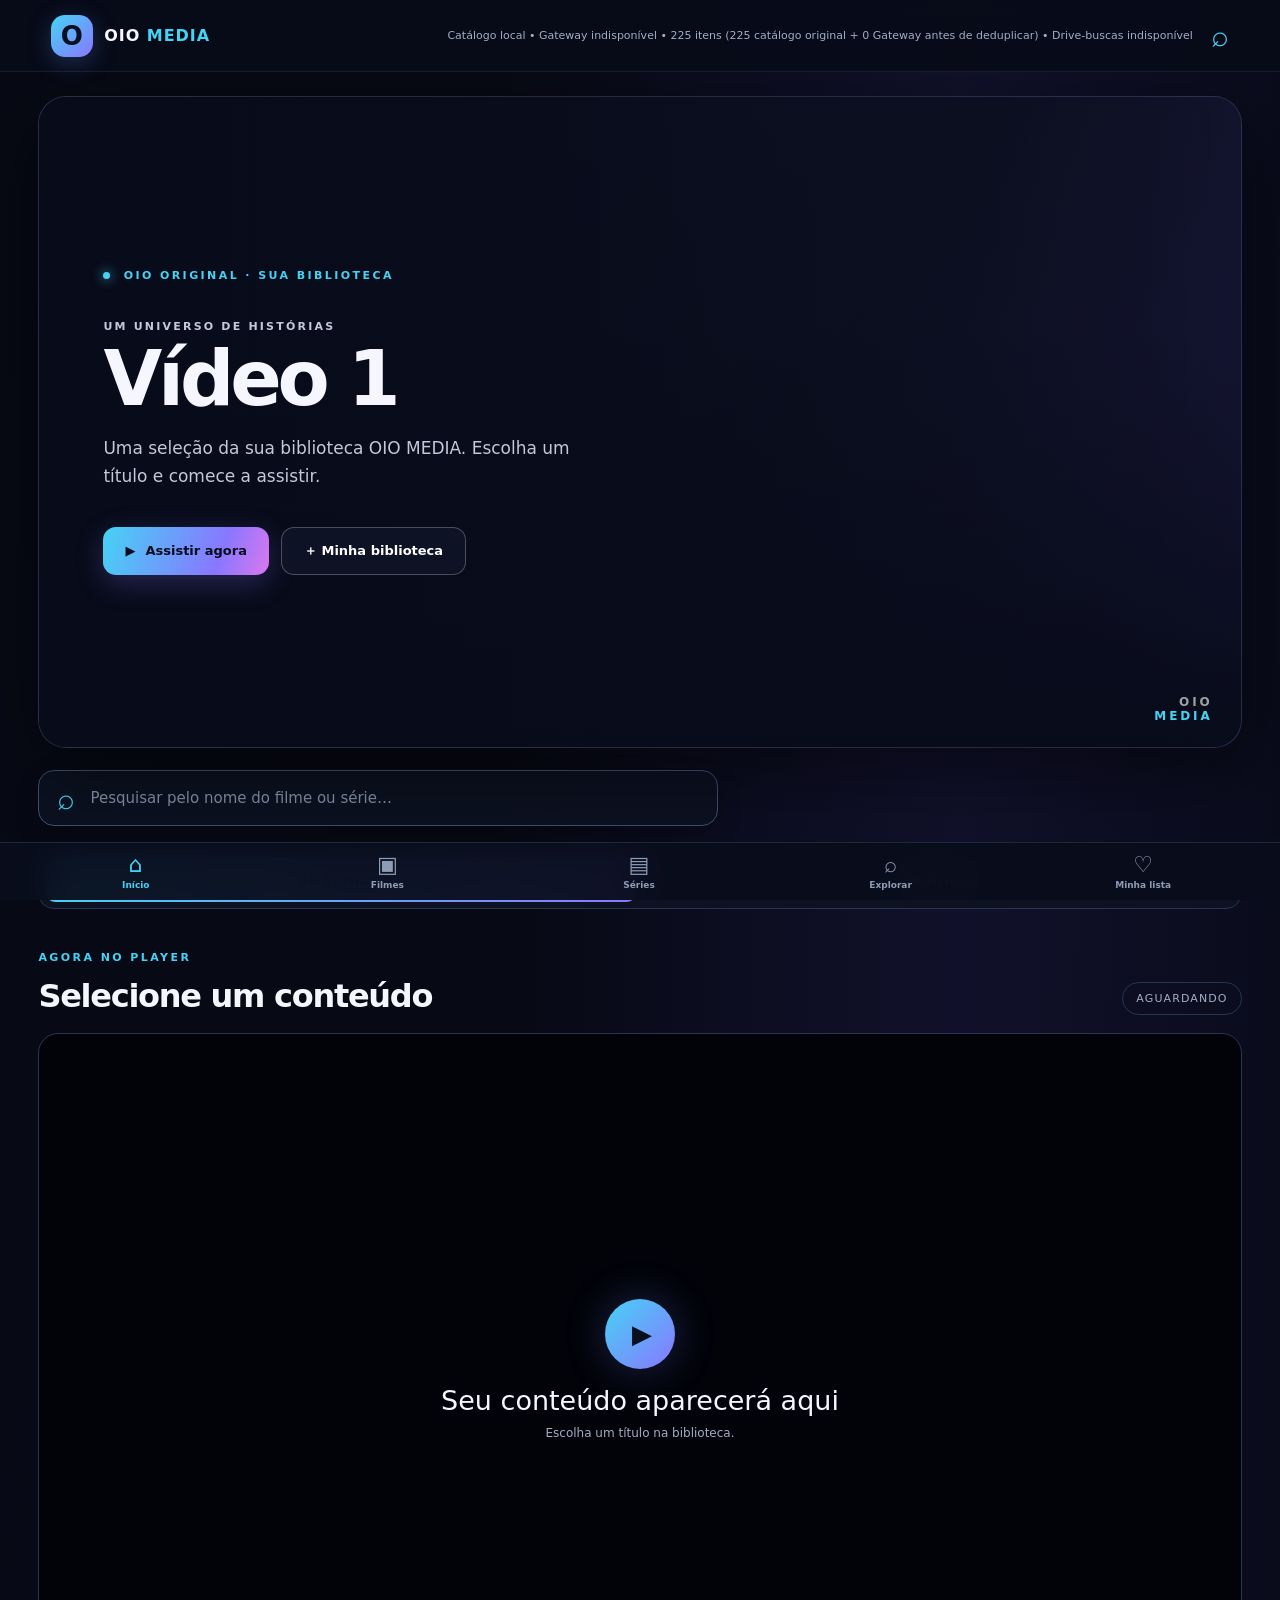
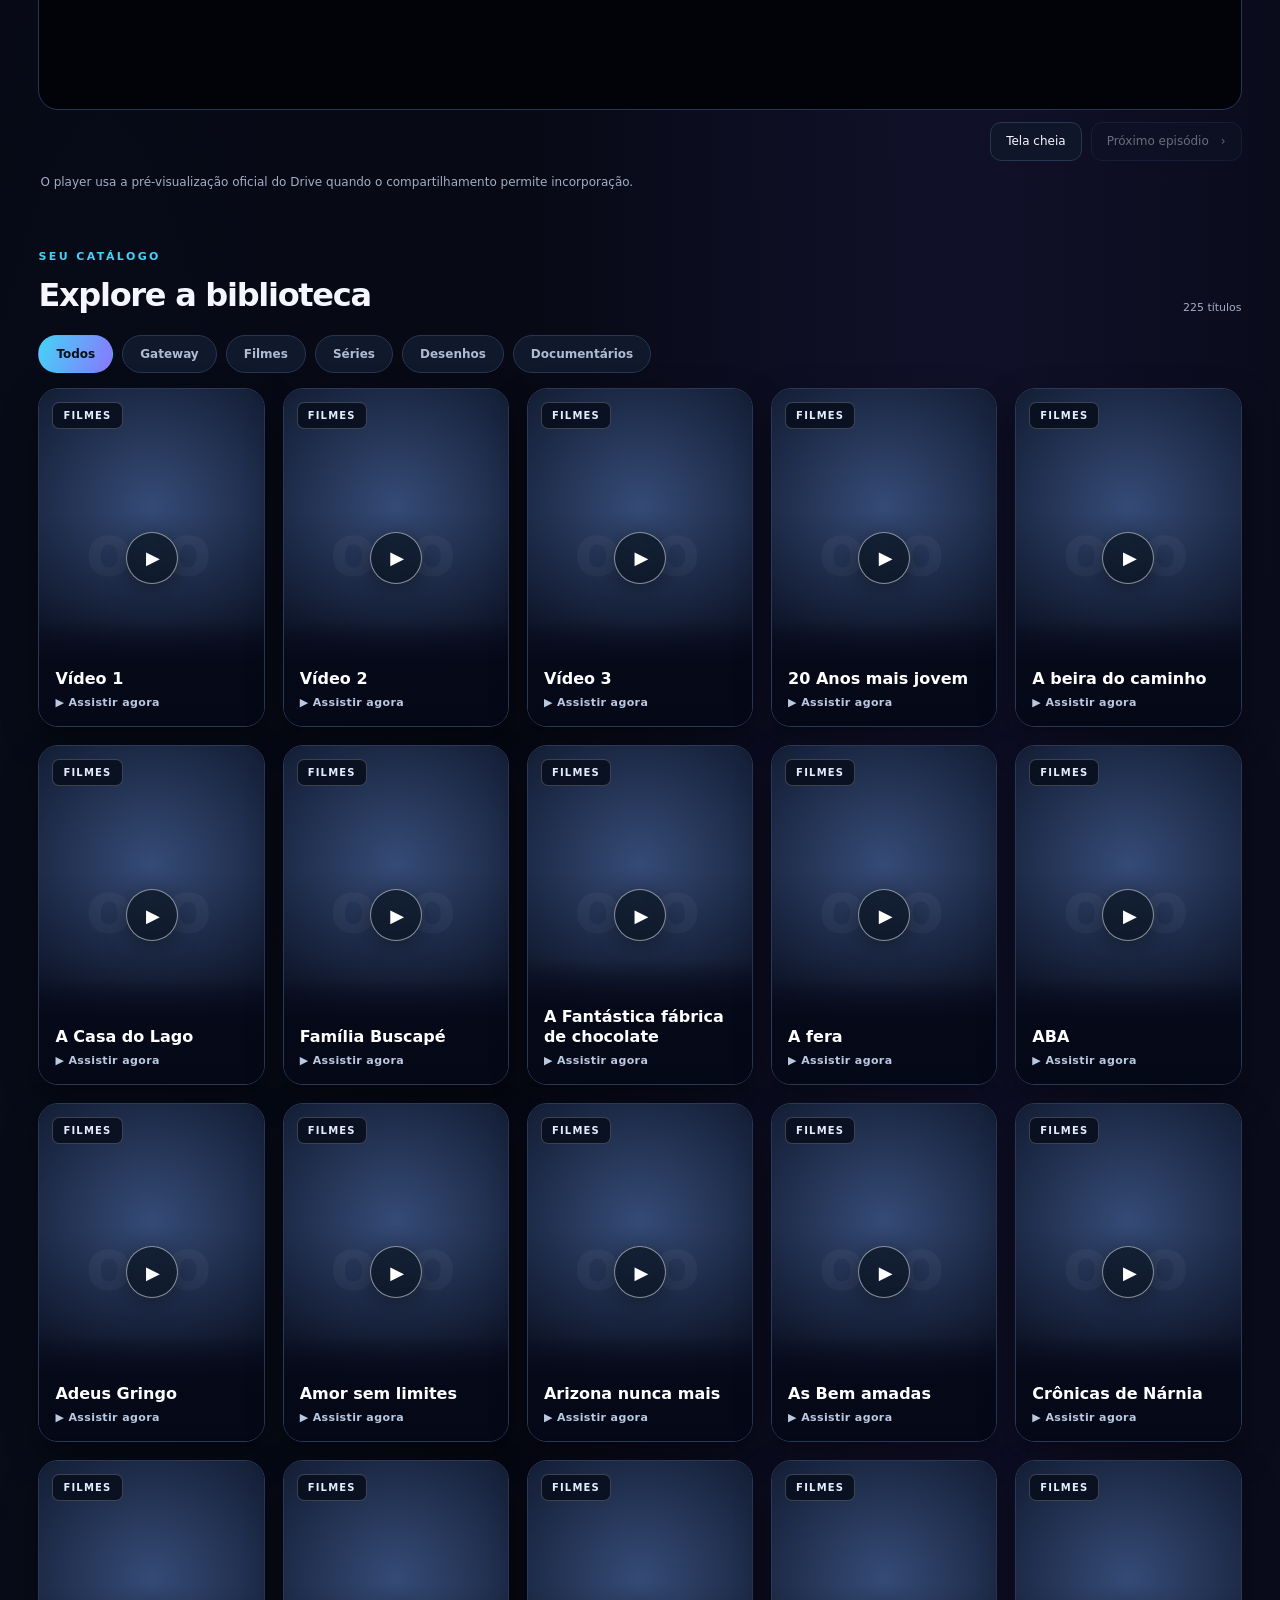
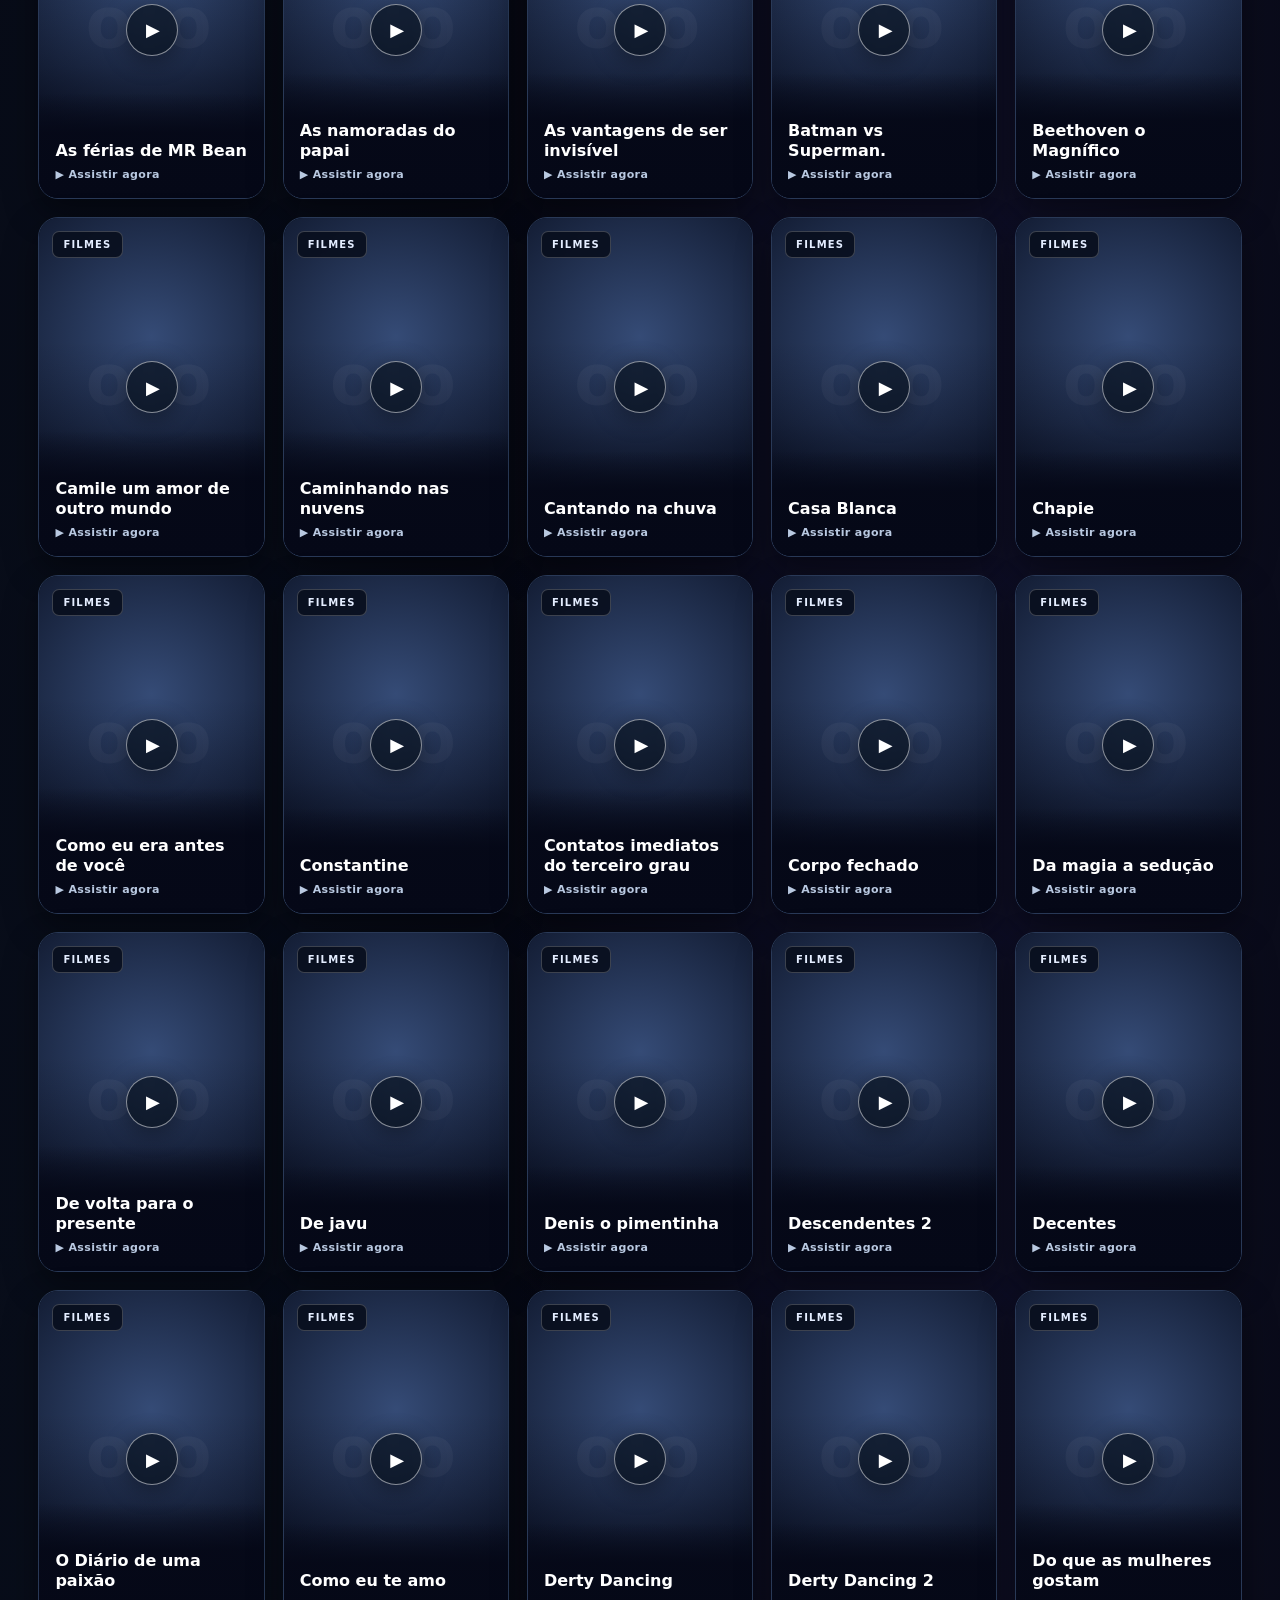
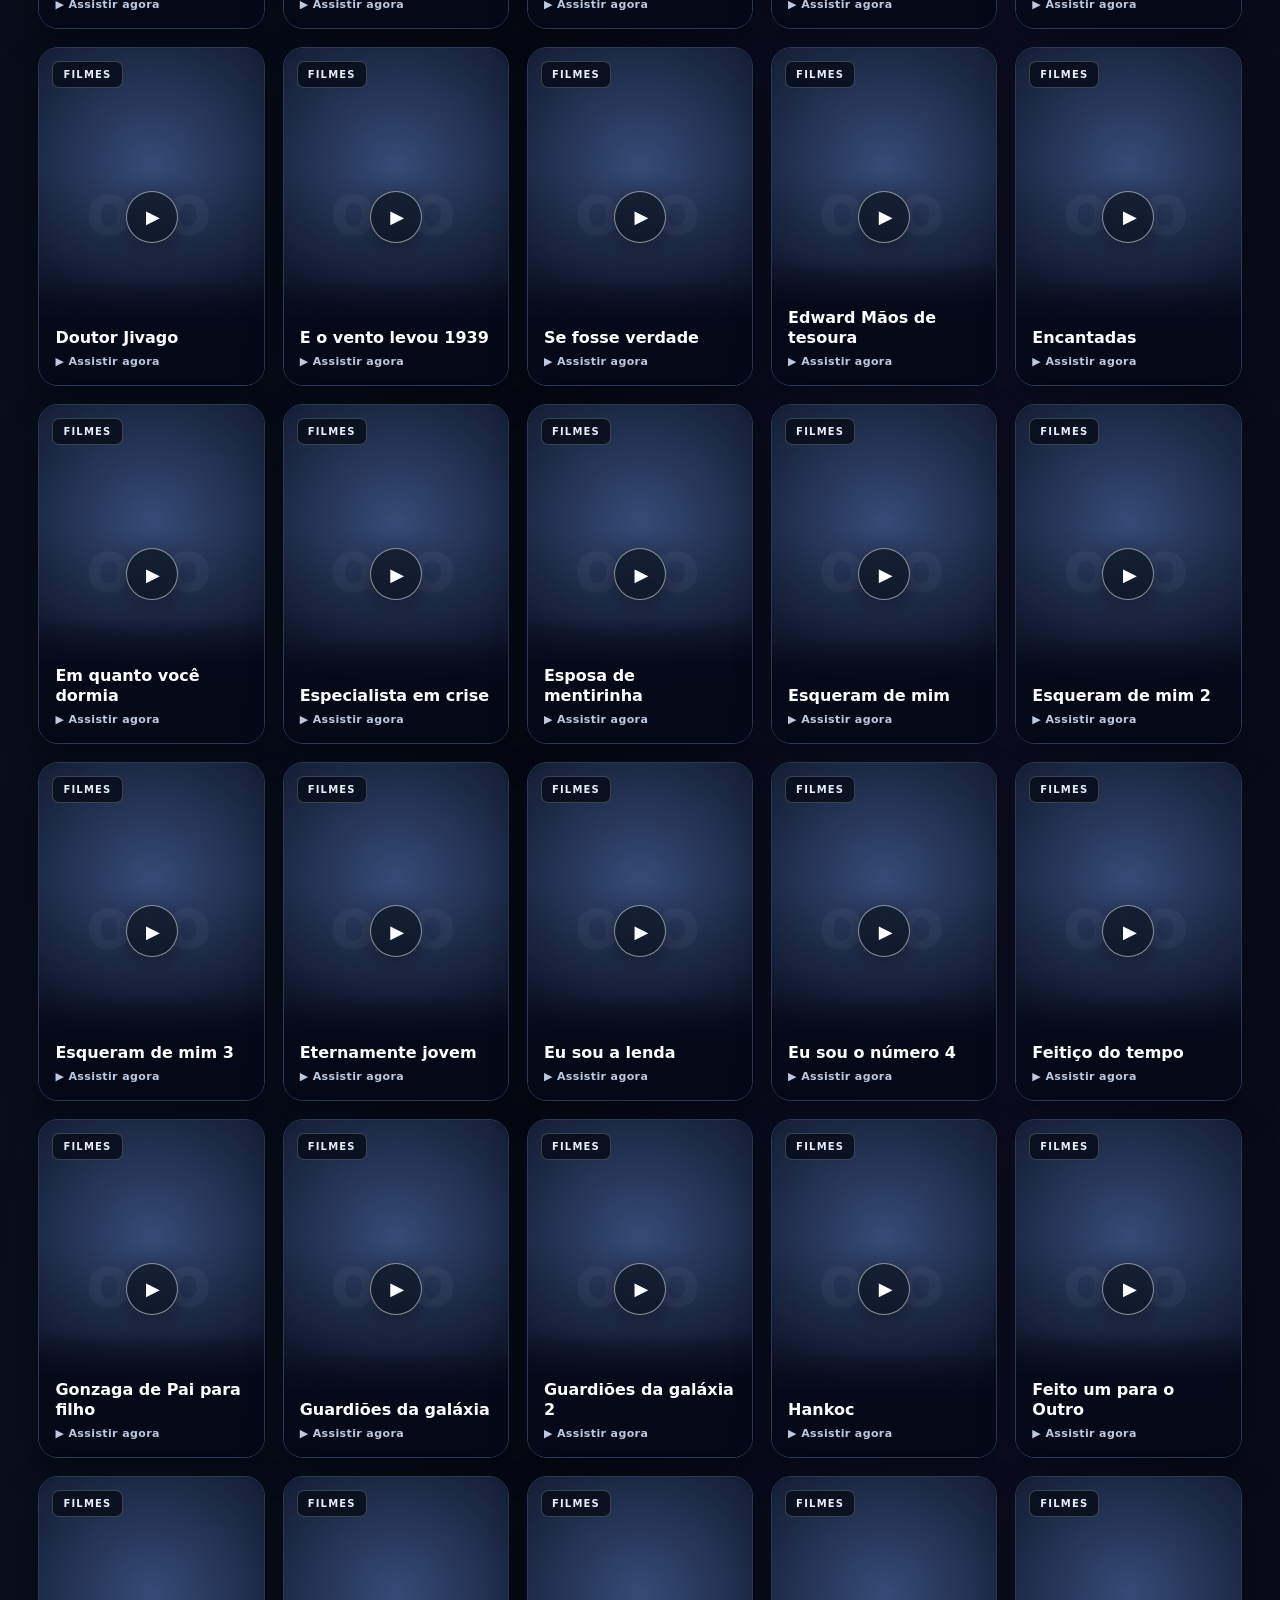
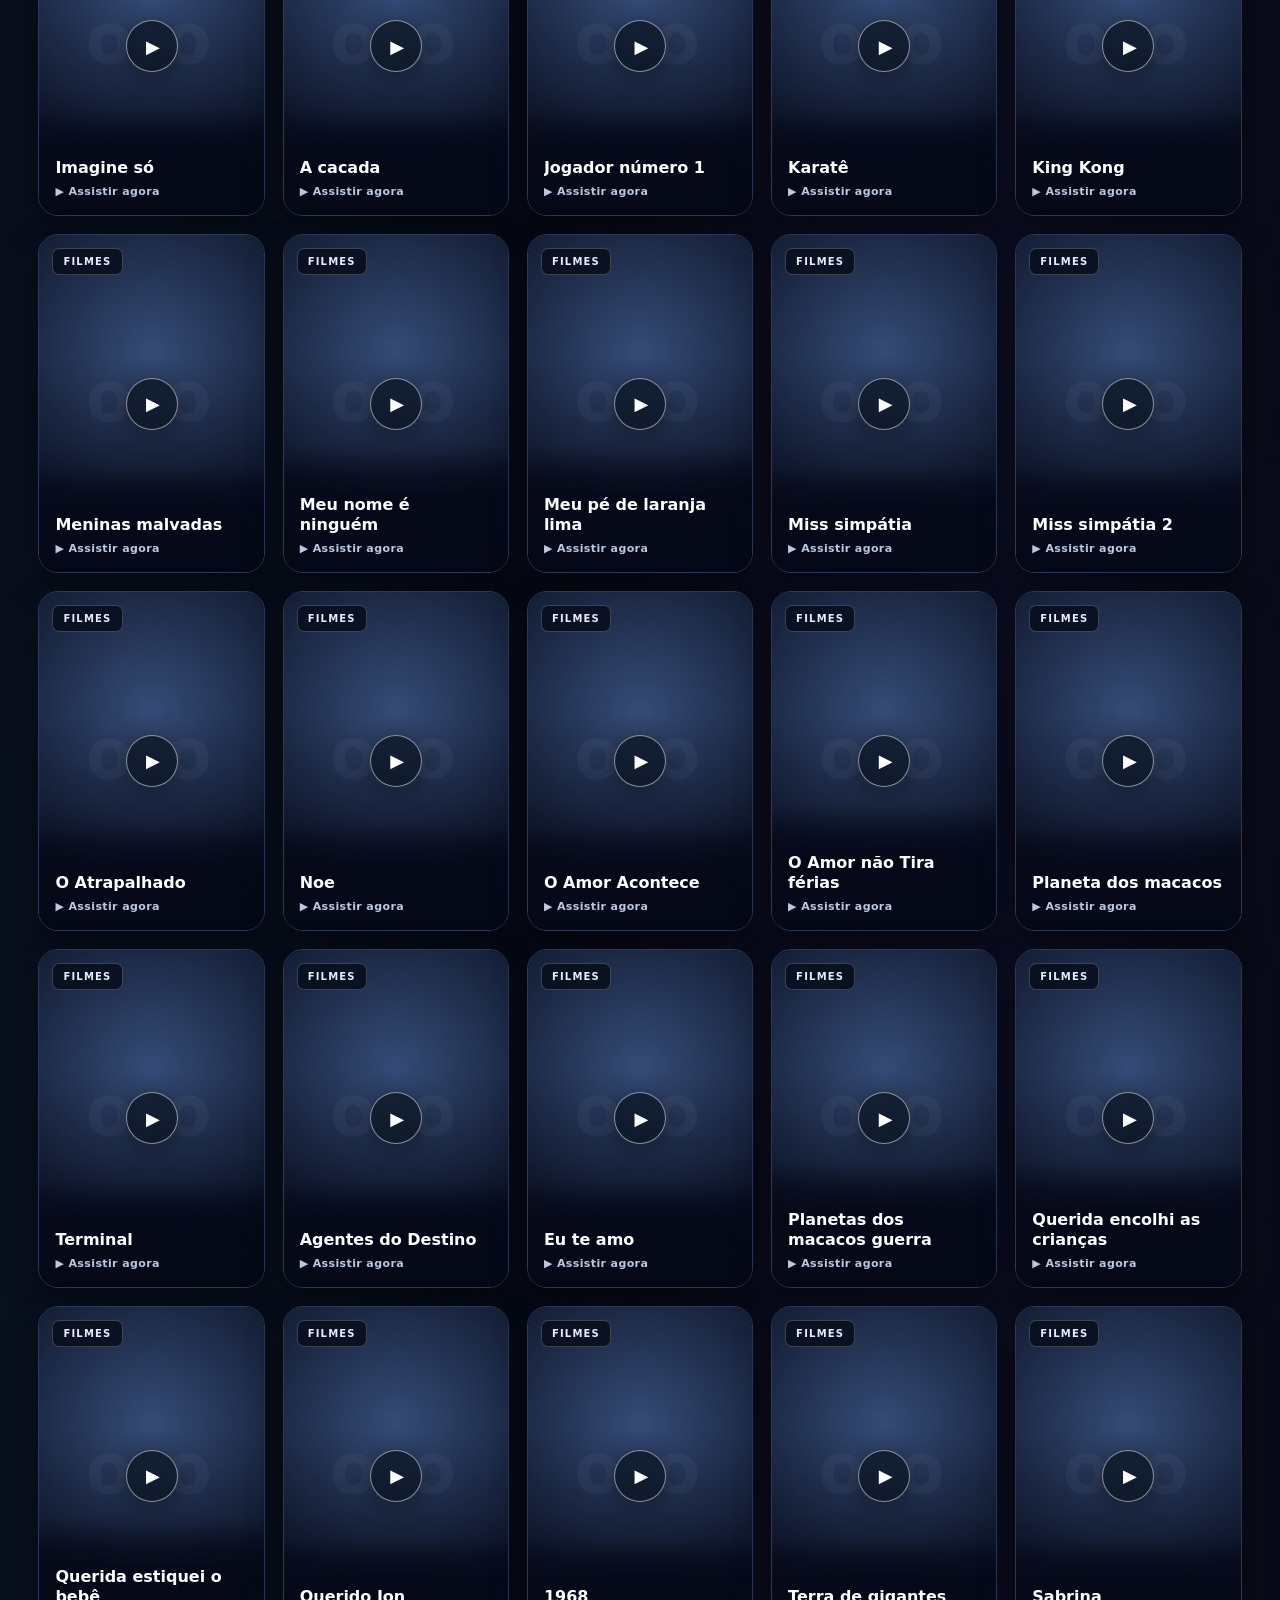
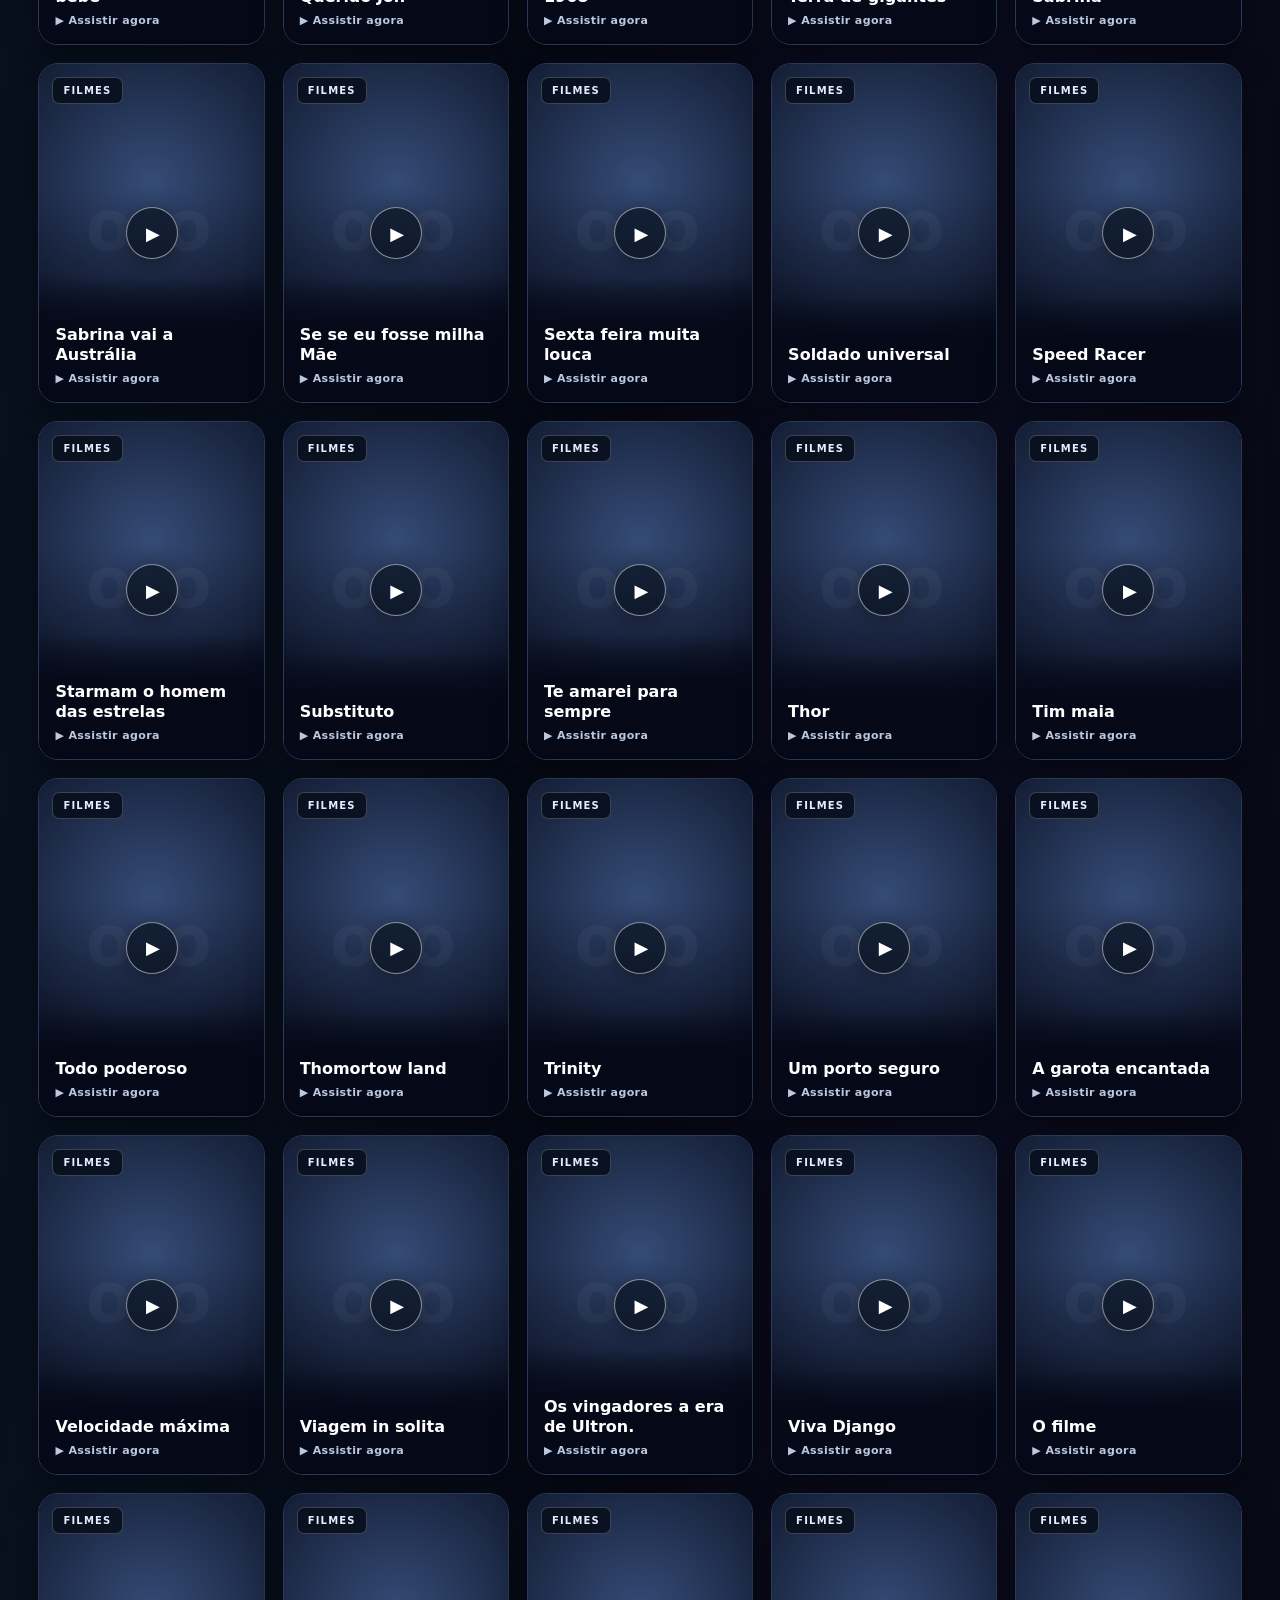
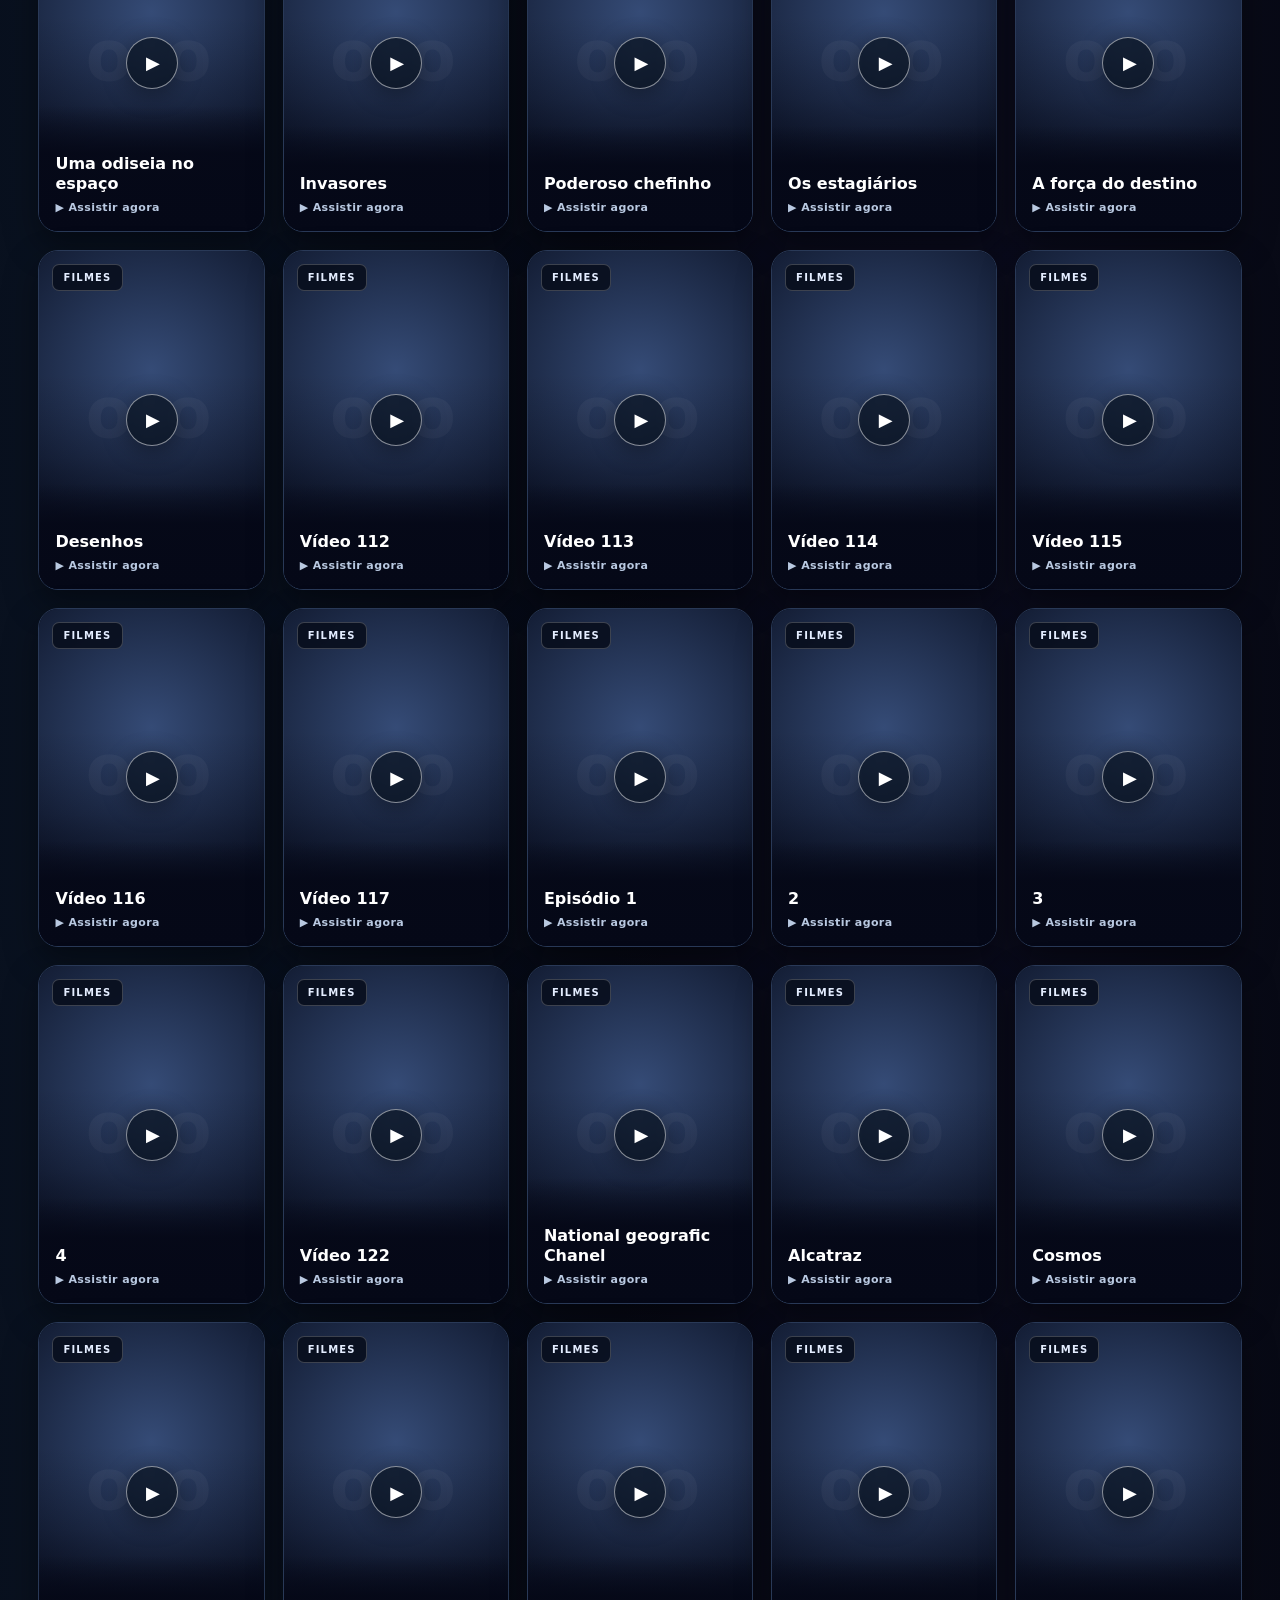
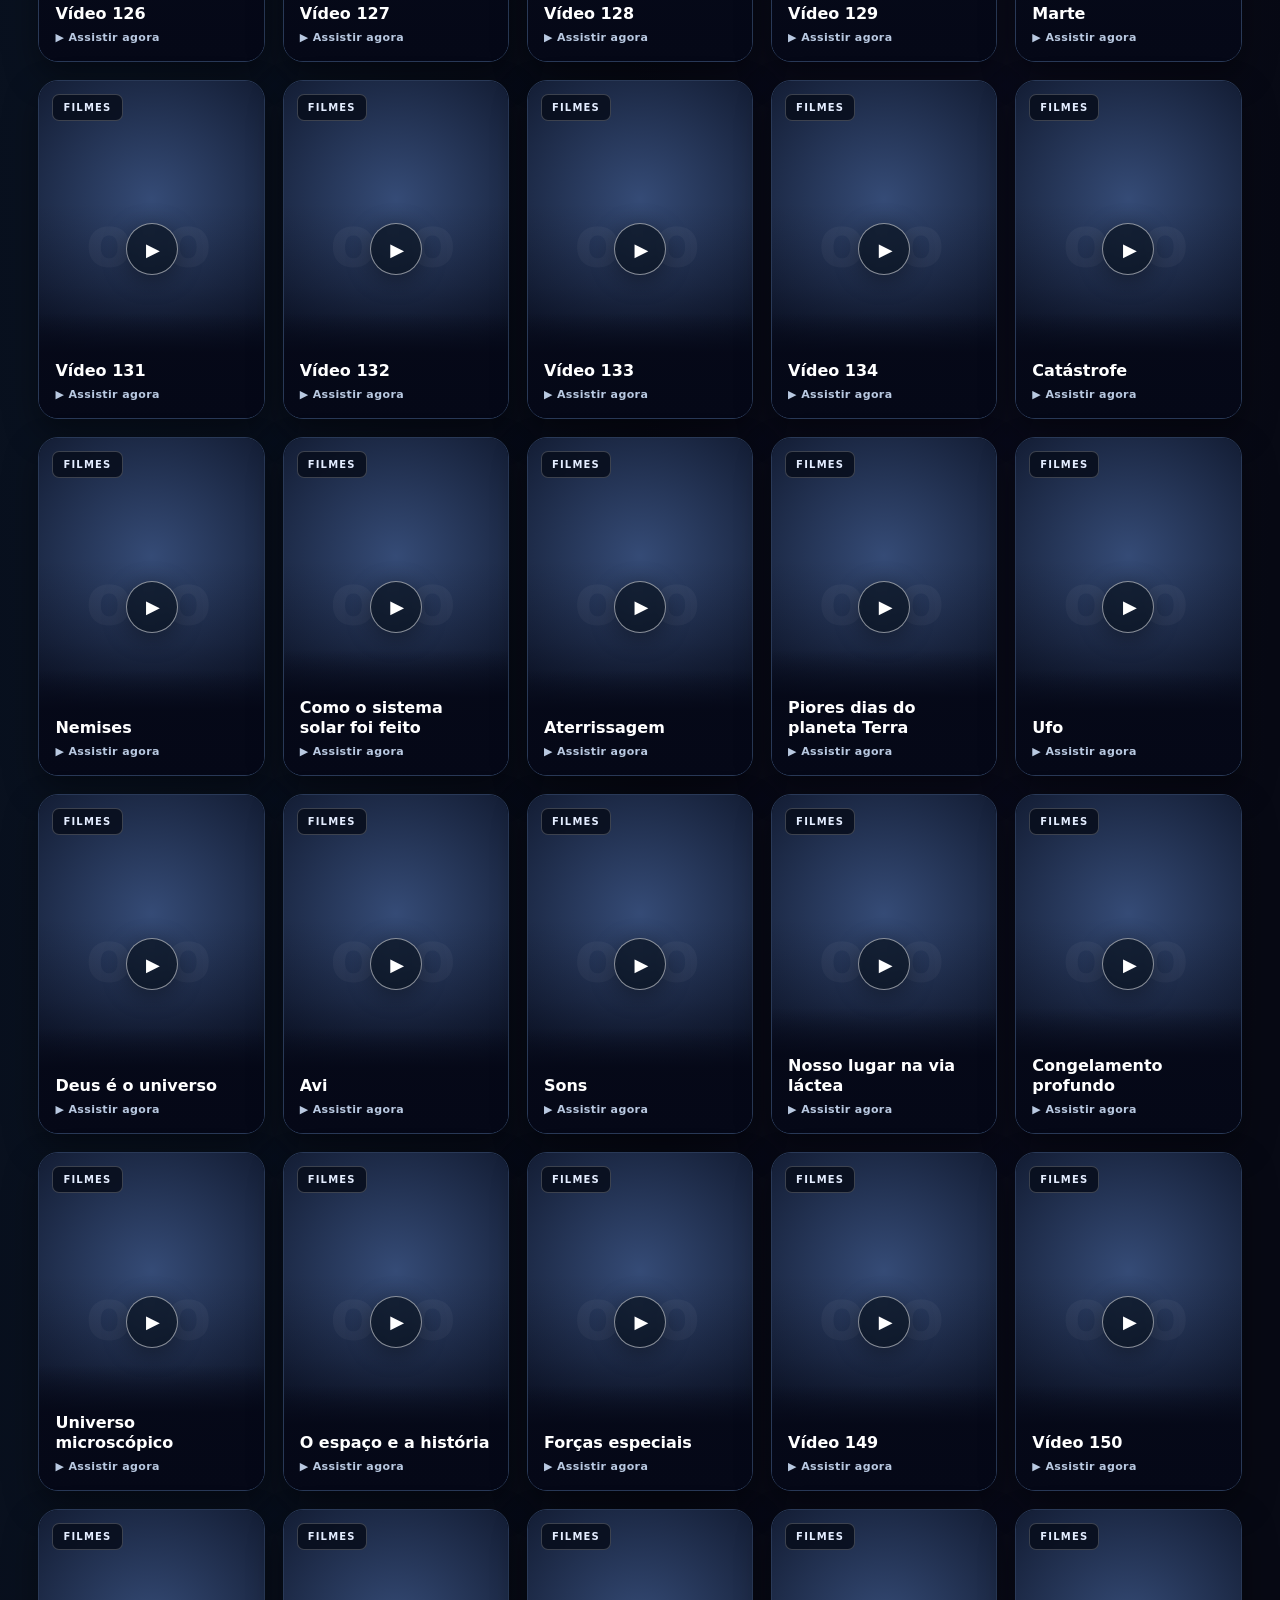
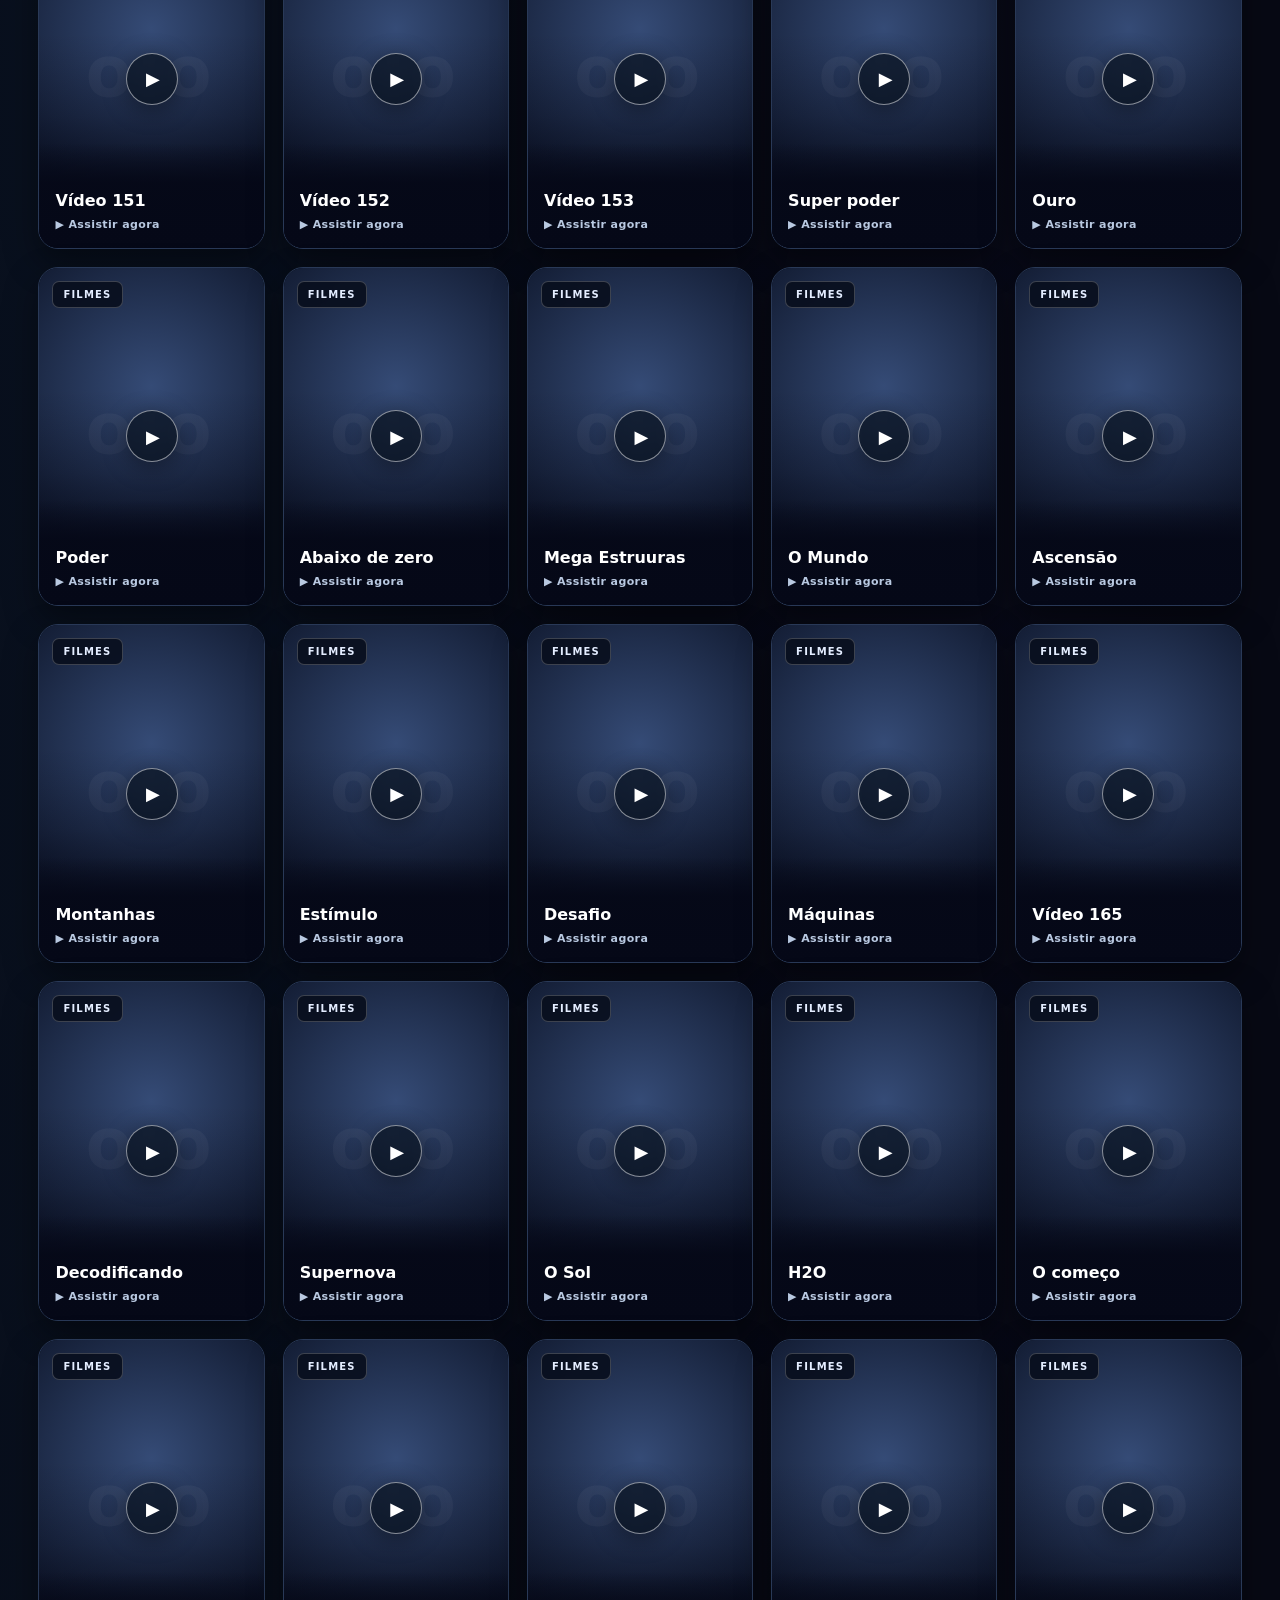
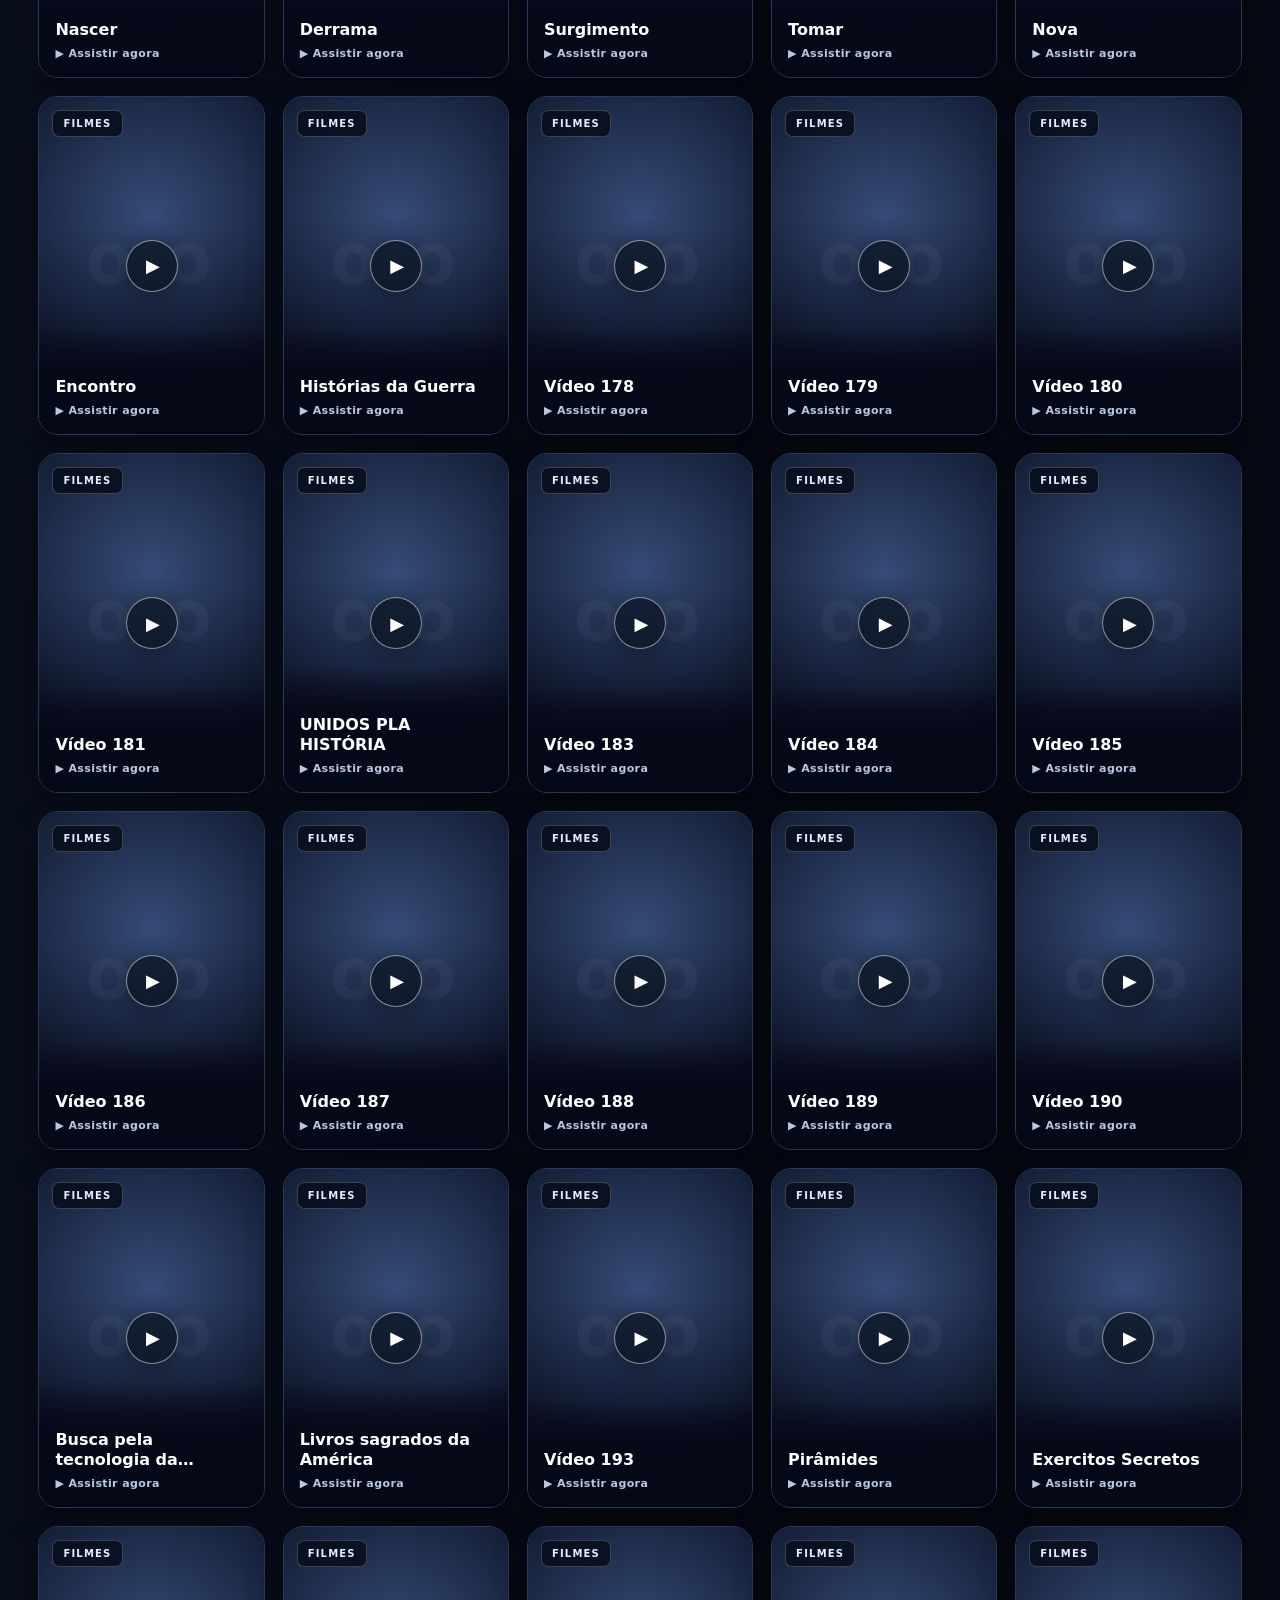
==== commit 397c6025: "Clarify OIO MEDIA search accessibility" ====
--- a/player/index.html
+++ b/player/index.html
@@ -33,7 +33,7 @@
   </section>
 
   <section class="search-row" aria-label="Pesquisa da biblioteca">
-    <label class="search"><span aria-hidden="true">⌕</span><input id="search-input" type="search" placeholder="Pesquisar filmes, séries, desenhos…" autocomplete="off"></label>
+    <label class="search"><span aria-hidden="true">⌕</span><input id="search-input" type="search" aria-label="Pesquisar títulos de filmes, séries e desenhos" placeholder="Pesquisar pelo nome do filme ou série…" autocomplete="off"></label>
   </section>
 
   <nav class="workspace-tabs" aria-label="Áreas do OIO">
@@ -53,7 +53,7 @@
     </section>
 
     <section class="library-section" id="biblioteca">
-      <div class="section-heading"><div><p class="eyebrow">SEU CATÁLOGO</p><h2>Explore a biblioteca</h2></div><span class="count" id="result-count">0 títulos</span></div>
+      <div class="section-heading"><div><p class="eyebrow">SEU CATÁLOGO</p><h2>Explore a biblioteca</h2></div><span class="count" id="result-count" aria-live="polite">0 títulos</span></div>
       <nav class="filters" aria-label="Filtrar categoria">
         <button class="filter active" data-category="todos">Todos</button>
         <button class="filter" data-category="videos">Gateway</button>
--- a/player/style.css
+++ b/player/style.css
@@ -20,3 +20,22 @@
 @media(max-width:620px){body{padding-bottom:78px}.topbar{height:62px;padding:0 14px;gap:10px}.brand-mark{width:36px;height:36px;font-size:22px}.brand{gap:8px;font-size:13px}.status{font-size:9px;max-width:55%}.layout{width:94vw}.hero{min-height:510px;margin:13px 0 17px;border-radius:21px}.hero-backdrop{background-position:center}.hero-shade{background:linear-gradient(0deg,#080b19 0%,#080b19e8 22%,#080b1970 62%,#080b1920 100%)}.hero-copy{width:100%;justify-content:end;padding:26px 21px 35px}.hero-kicker{margin-top:18px}.hero h1{font-size:clamp(36px,10vw,54px)}.hero-description{font-size:14px}.hero-index{right:17px;top:17px;bottom:auto;font-size:10px}.search{height:52px}.workspace-tabs{margin:18px 0 25px}.player-section,.library-section,.discoveries-section{margin:34px 0 45px}.section-heading h2{font-size:23px}.player-frame{aspect-ratio:16/10;min-height:210px;border-radius:15px}.media-grid{grid-template-columns:repeat(2,minmax(0,1fr));gap:11px}.media-card{border-radius:15px}.poster-placeholder{aspect-ratio:3/4}.media-info{padding:10px}.media-info h3{font-size:12px}.media-info p{font-size:10px}.discovery-grid,.defined-grid{grid-template-columns:1fr}.filter,.discovery-filter{padding:10px 14px;font-size:11px}.bottom-nav{padding-top:8px}.bottom-link span{font-size:20px}.bottom-link small{font-size:8px}}
 @media(min-width:621px) and (max-width:900px){.media-grid{grid-template-columns:repeat(3,minmax(0,1fr))}.hero-copy{width:80%}}
 @media(prefers-reduced-motion:reduce){*,*::before,*::after{scroll-behavior:auto!important;transition:none!important;animation:none!important}}
+
+
+/* OIO MEDIA · posters cinematográficos v2.1 */
+.media-grid{grid-template-columns:repeat(4,minmax(0,1fr));gap:20px}
+.media-card{position:relative;isolation:isolate;min-height:0;aspect-ratio:2/3;border-radius:20px;background:#080d19;box-shadow:0 14px 34px #0006;transition:transform .24s ease,border-color .24s ease,box-shadow .24s ease}
+.media-card .poster-placeholder{position:absolute;inset:0;aspect-ratio:auto;background:radial-gradient(circle at 50% 35%,#354b76,#111a30 70%)}
+.media-card .poster-image{object-position:center center}
+.media-card .poster-shade{inset:25% 0 0;background:linear-gradient(180deg,transparent 15%,#05081735 48%,#050817f2 100%);z-index:1}
+.media-card .poster-tag{z-index:3;top:13px;left:13px;padding:7px 10px;font-size:10px;backdrop-filter:blur(12px)}
+.media-card .poster-play{z-index:3;width:52px;height:52px;background:#07101caa;backdrop-filter:blur(10px);box-shadow:0 5px 24px #0006}
+.media-card .media-info{position:absolute;z-index:2;right:0;bottom:0;left:0;padding:48px 16px 17px;background:linear-gradient(180deg,transparent,#050817e8 38%,#050817f5 100%)}
+.media-card .media-info h3{display:-webkit-box;overflow:hidden;margin:0 0 7px;color:#fff;font-size:clamp(14px,1.25vw,18px);font-weight:850;line-height:1.25;white-space:normal;text-overflow:clip;-webkit-box-orient:vertical;-webkit-line-clamp:2}
+.media-card .media-info p{margin:0;color:#b9c9e1;font-size:11px;letter-spacing:.035em}
+.media-card:hover,.media-card:focus-visible{transform:translateY(-5px) scale(1.012);border-color:#55d8ff;box-shadow:0 20px 42px #0009,0 0 0 1px #55d8ff33;outline:none}
+.search:focus-within{border-color:var(--cyan);box-shadow:0 0 0 3px #45d3f522,0 10px 28px #0004}
+#result-count{min-width:80px;text-align:right}
+@media(max-width:900px){.media-grid{grid-template-columns:repeat(3,minmax(0,1fr));gap:15px}}
+@media(max-width:620px){.media-grid{grid-template-columns:repeat(2,minmax(0,1fr));gap:13px}.media-card{aspect-ratio:2/3;border-radius:17px}.media-card .media-info{padding:42px 12px 14px}.media-card .media-info h3{font-size:13px;line-height:1.28}.media-card .media-info p{font-size:10px}.media-card .poster-tag{top:10px;left:10px;font-size:9px}.media-card .poster-play{width:44px;height:44px}}
+@media(min-width:1100px){.media-grid{grid-template-columns:repeat(5,minmax(0,1fr));gap:18px}}
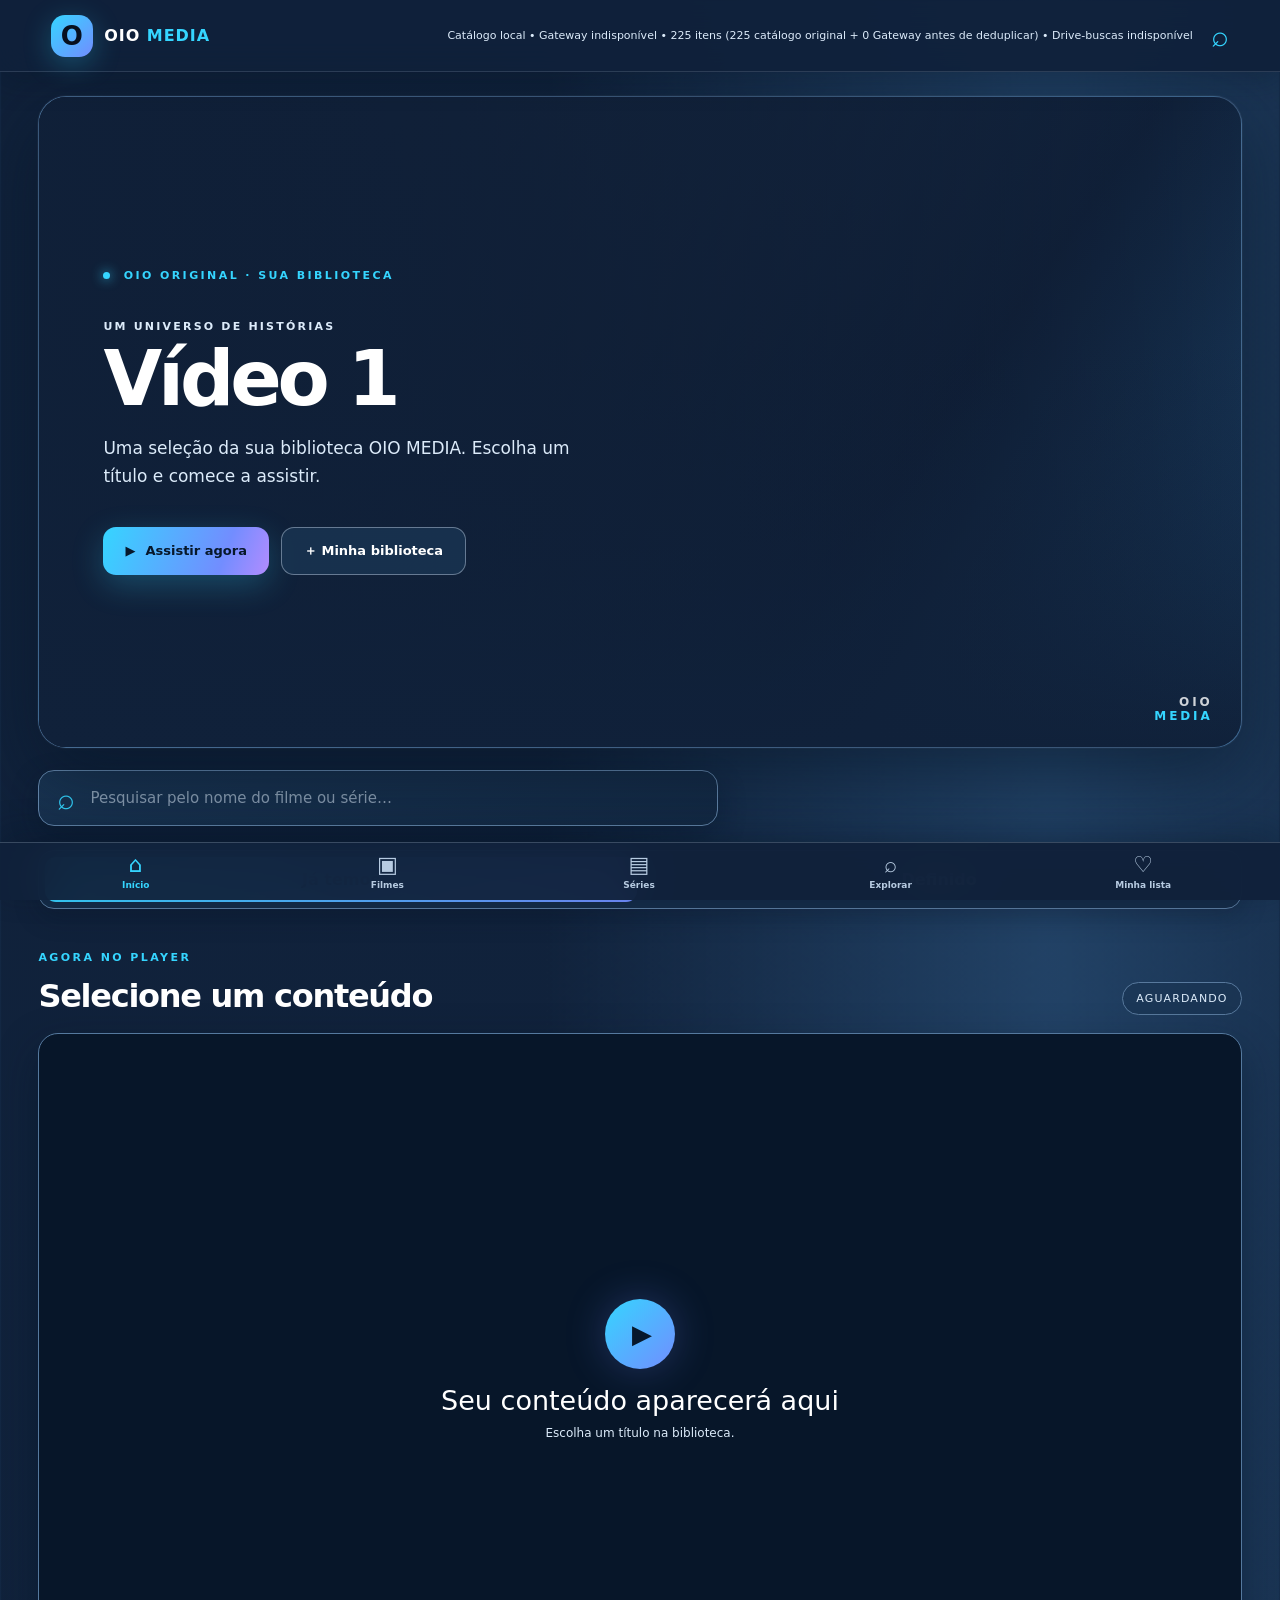
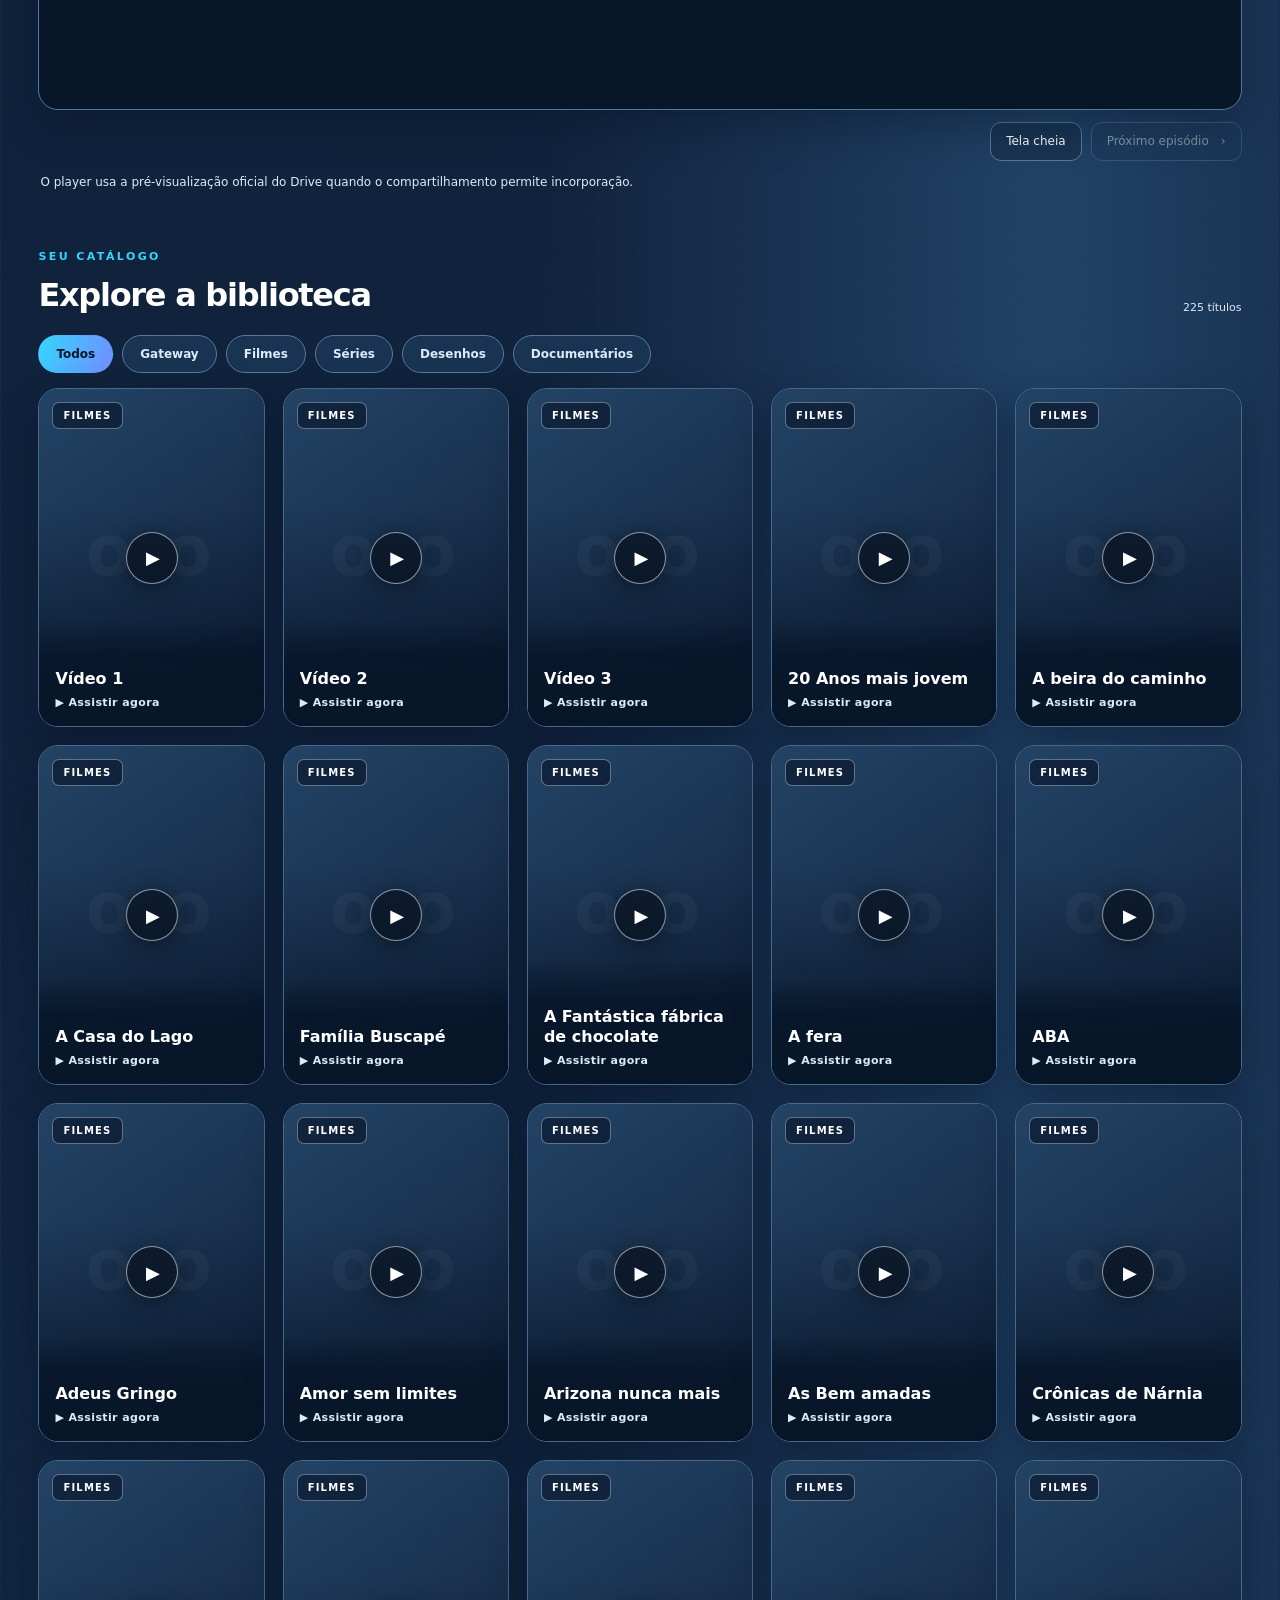
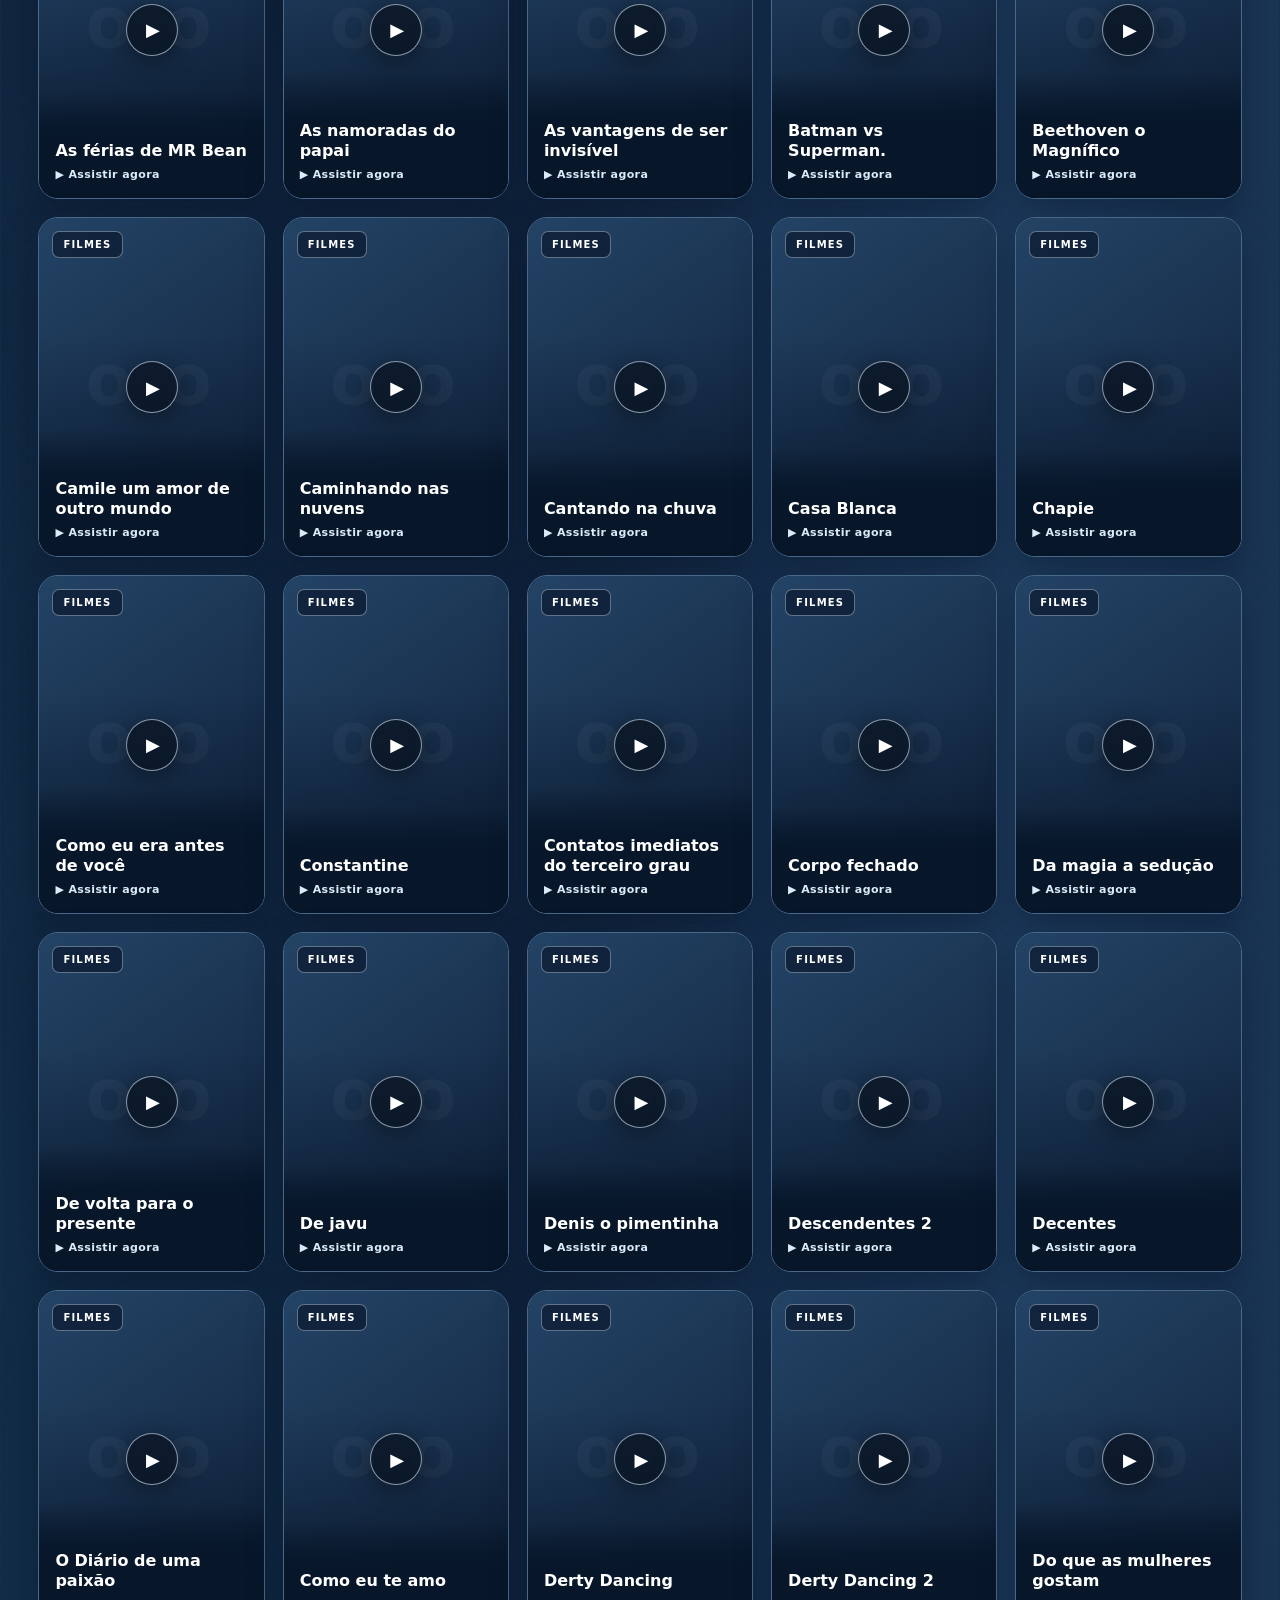
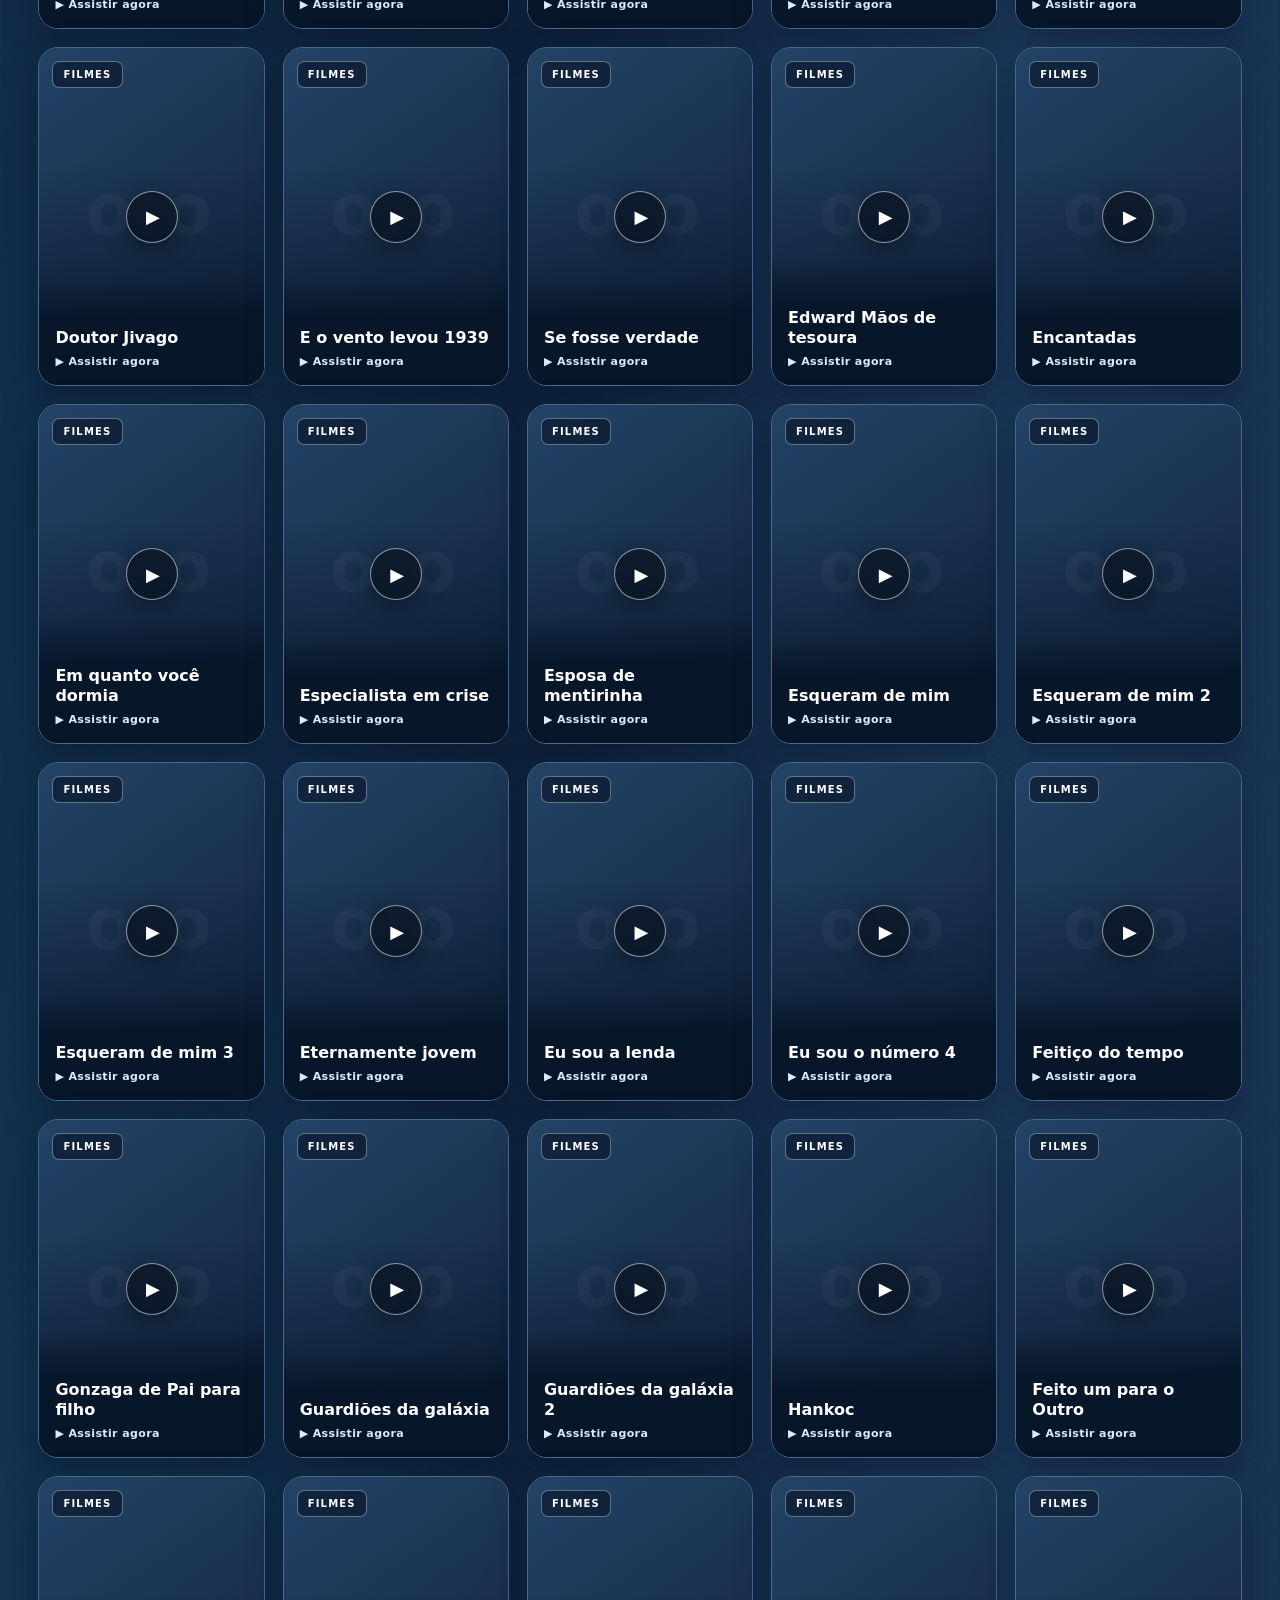
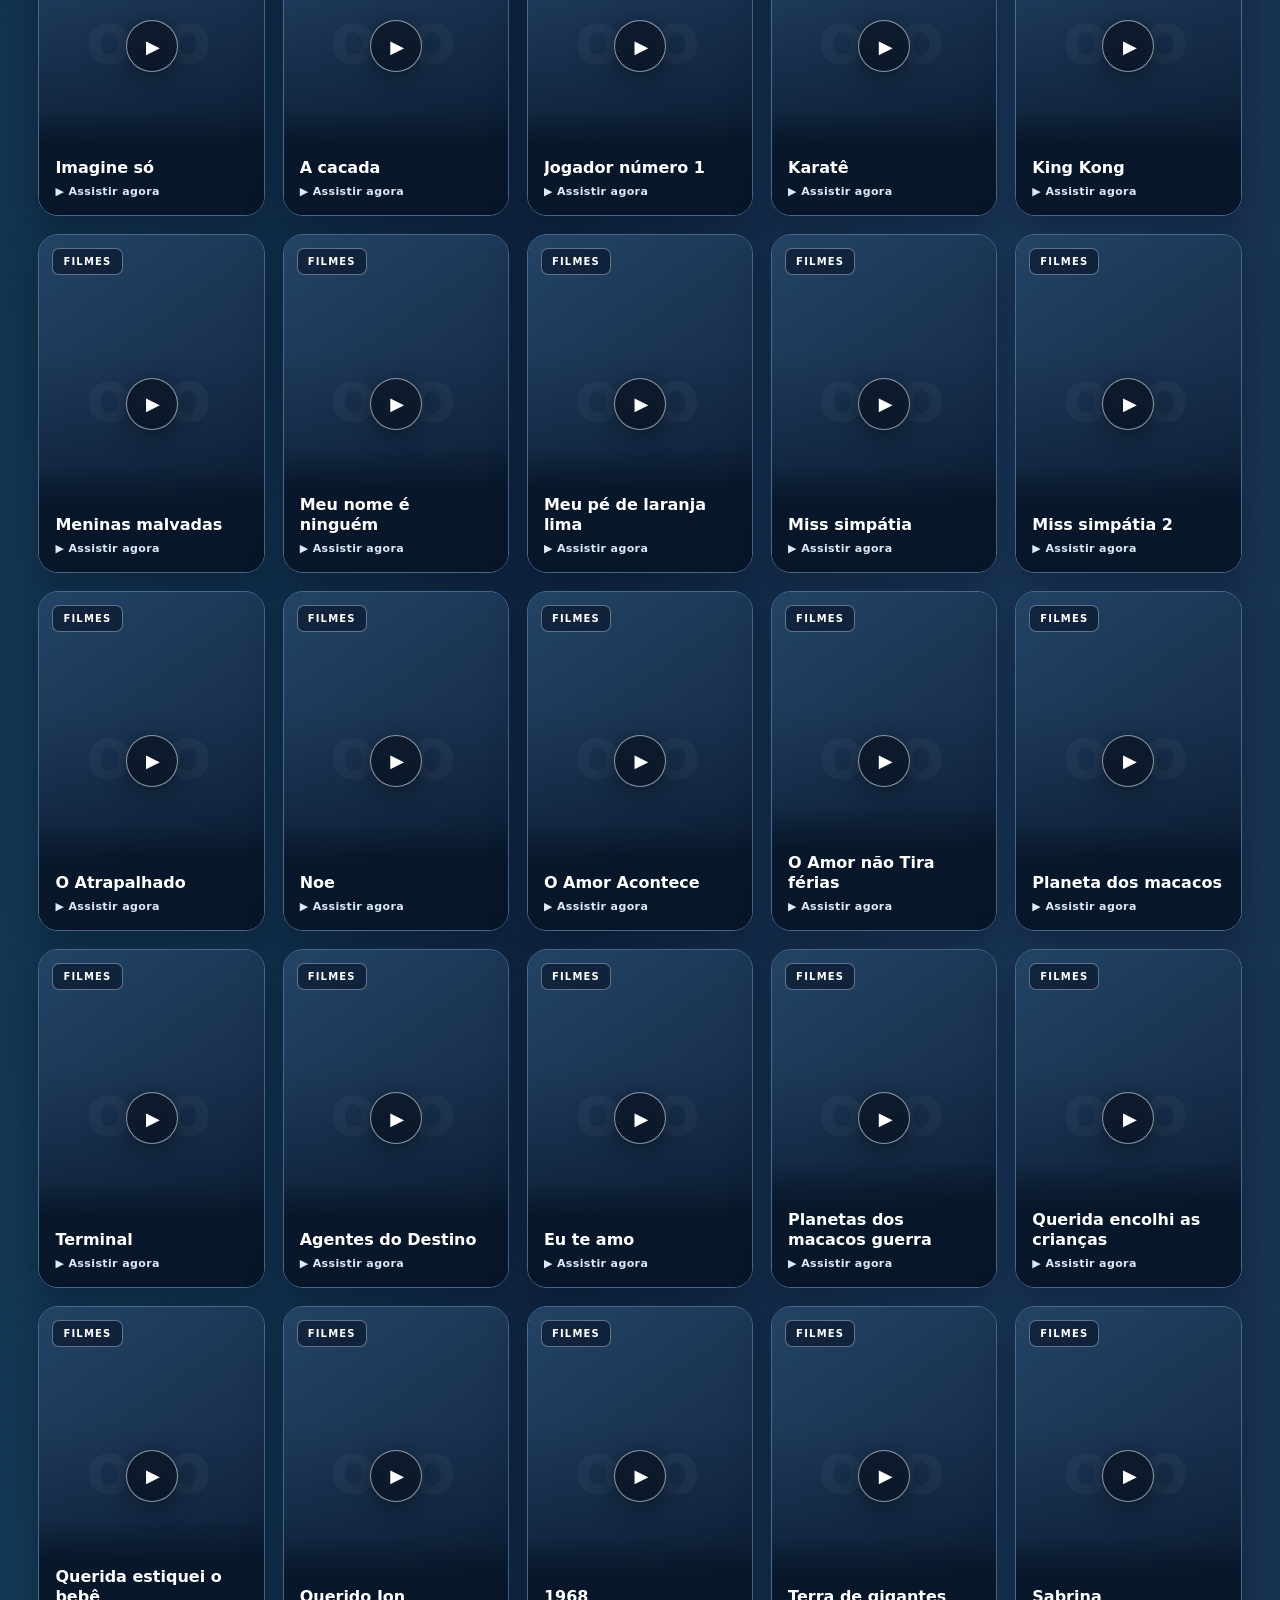
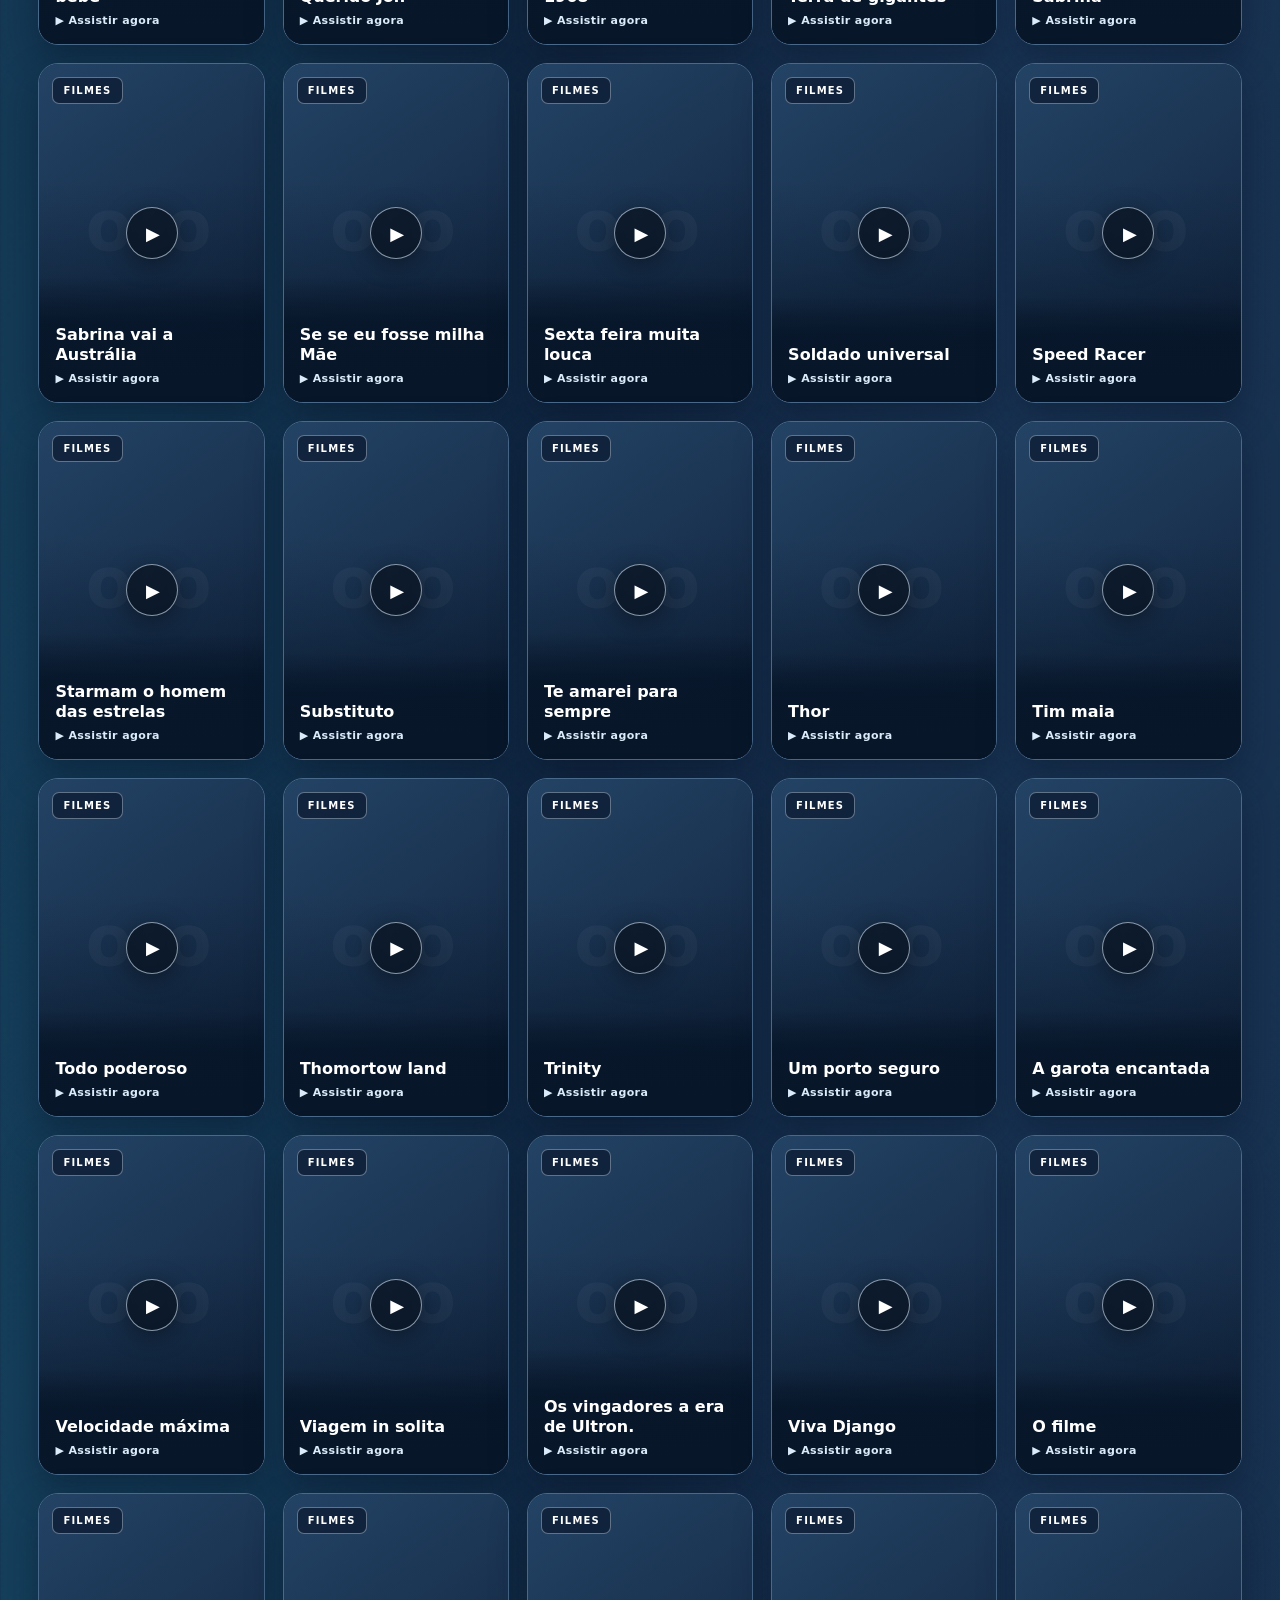
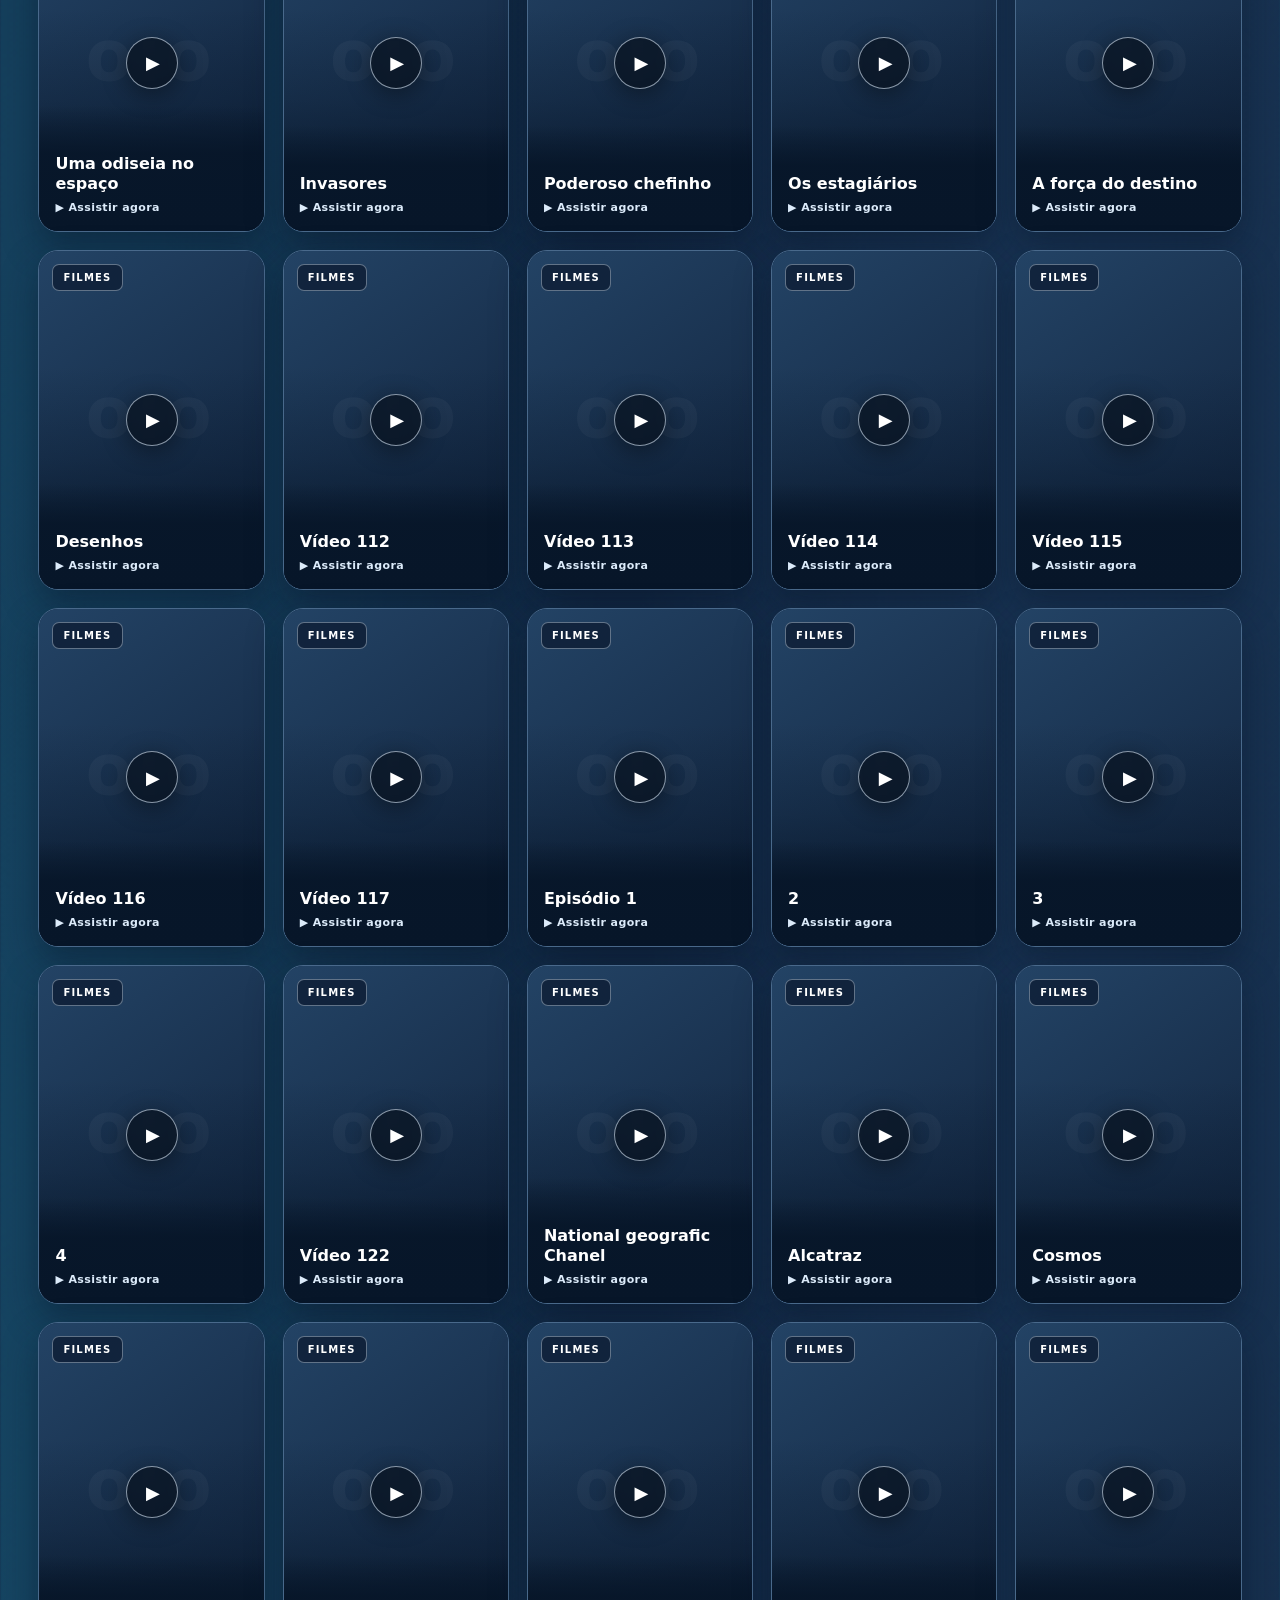
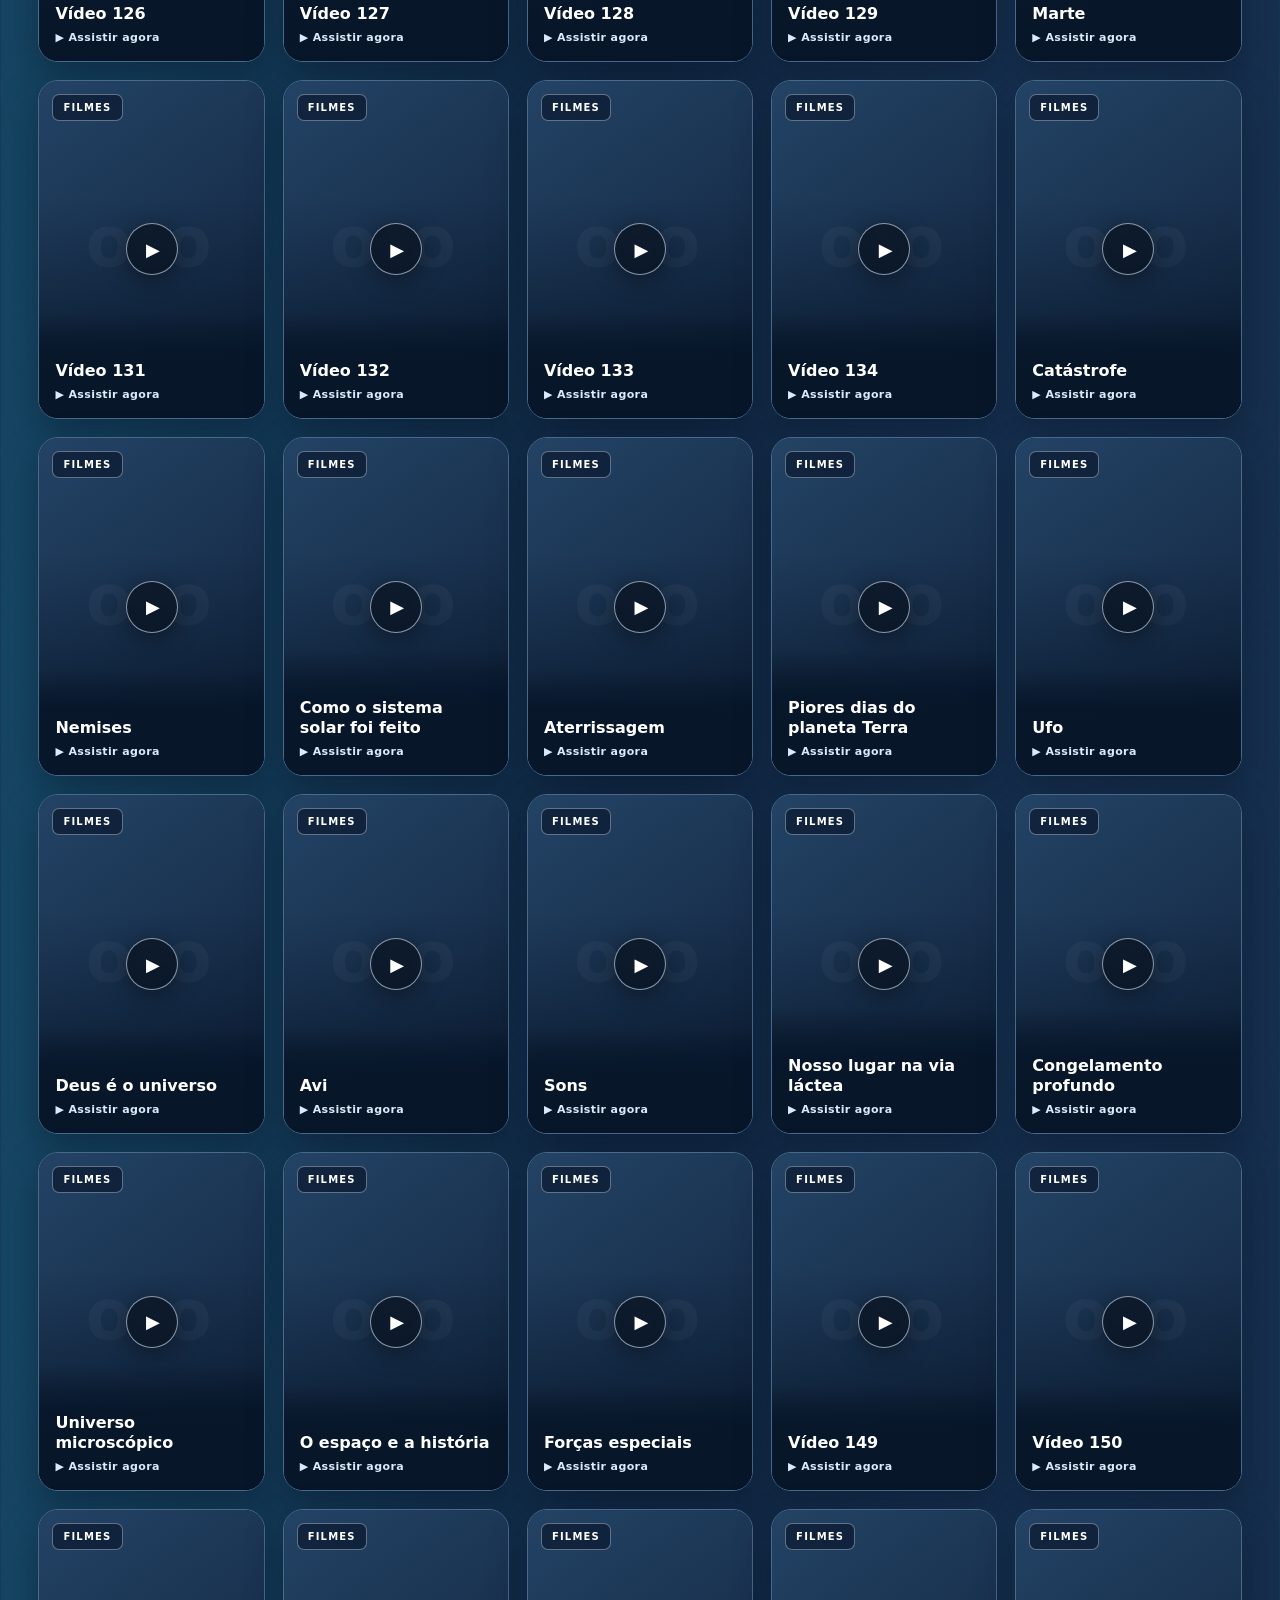
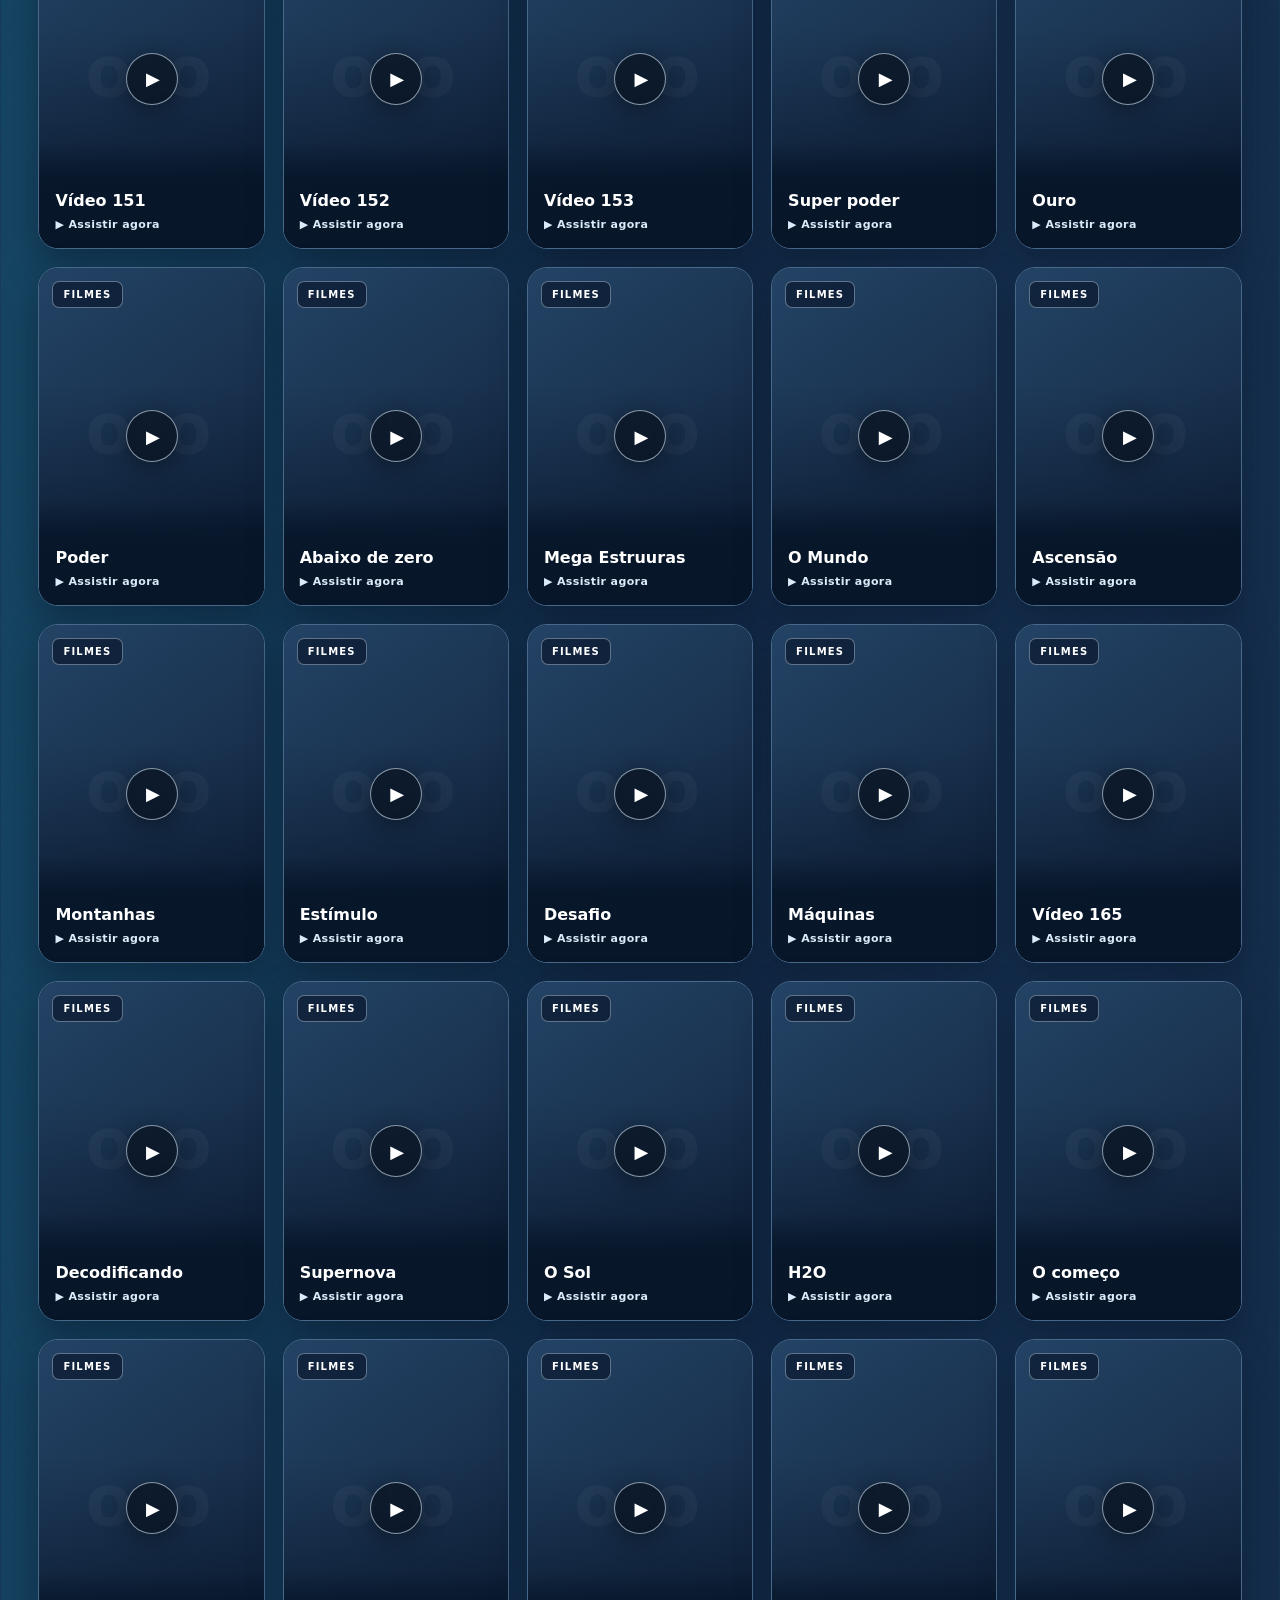
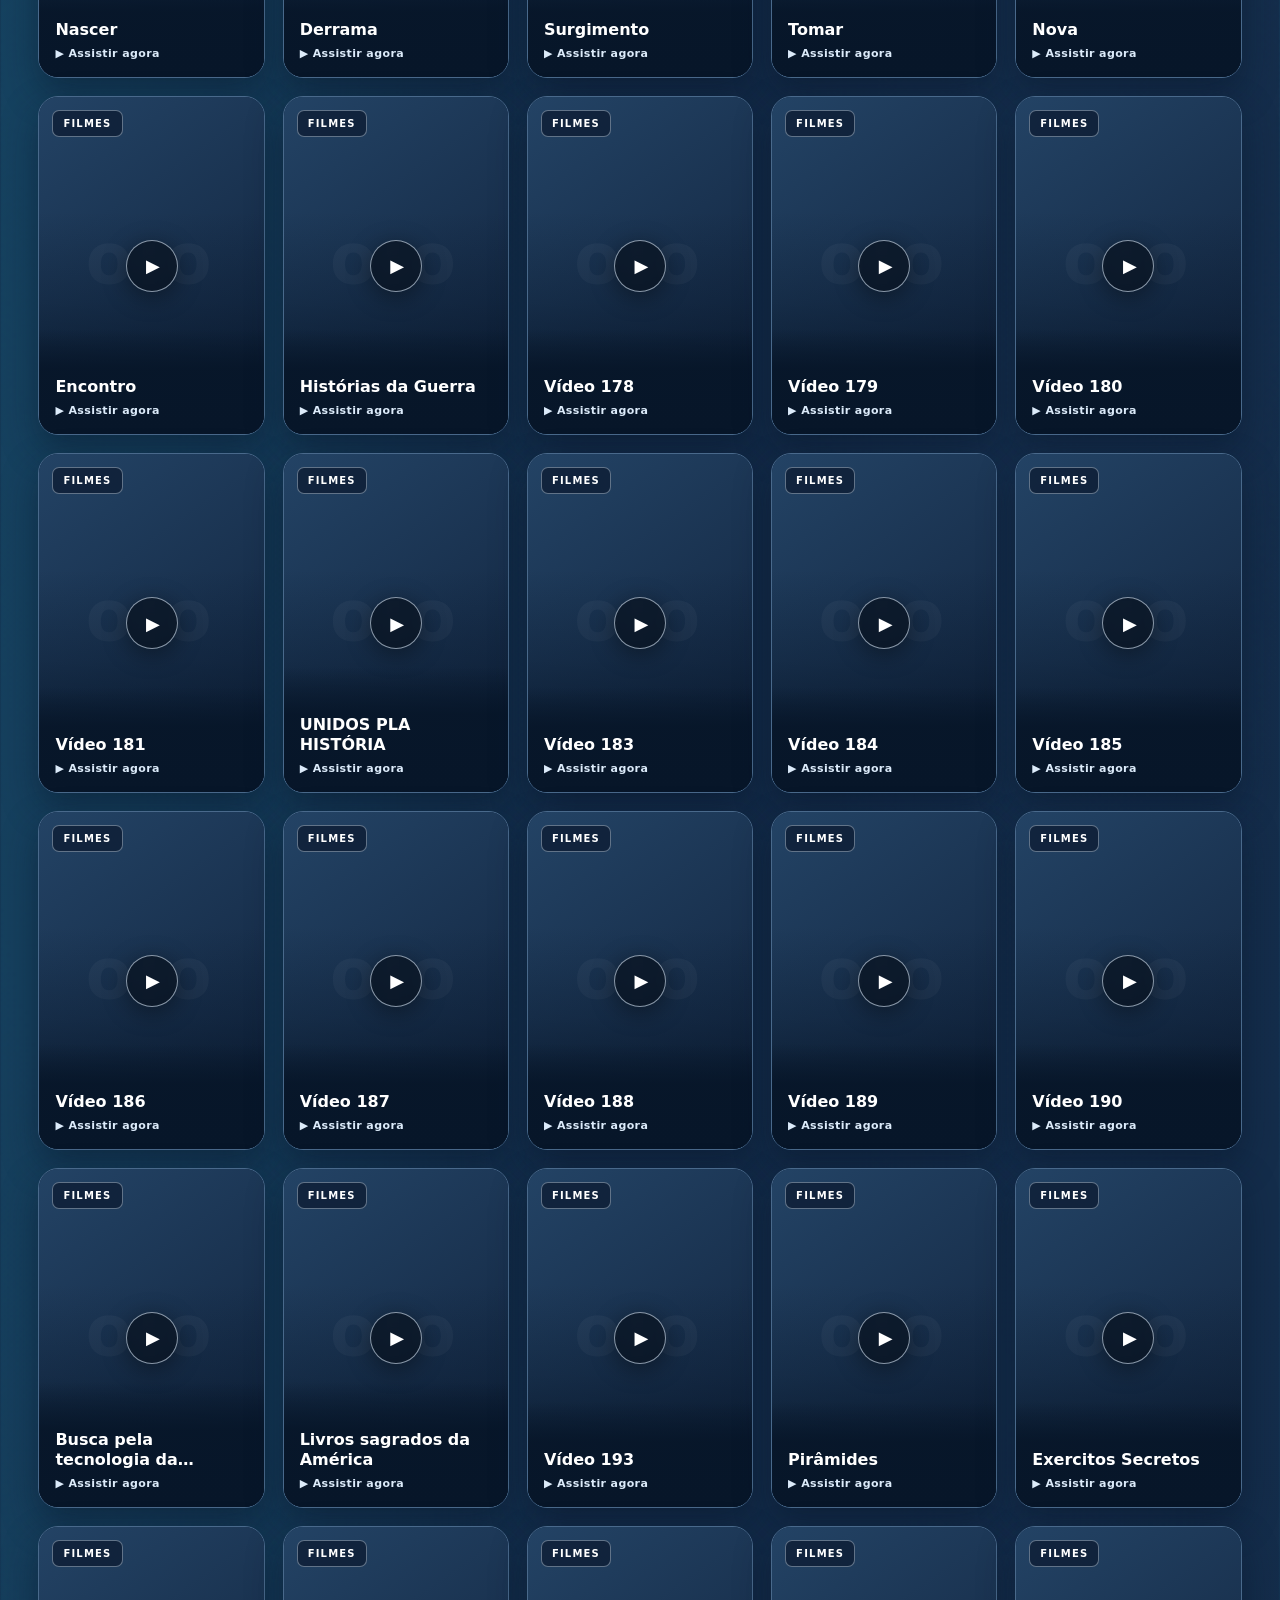
==== commit a0f20f94: "Aplica identidade visual Electric Cinema ao OIO MEDIA" ====
--- a/player/index.html
+++ b/player/index.html
@@ -3,11 +3,12 @@
 <head>
   <meta charset="utf-8">
   <meta name="viewport" content="width=device-width,initial-scale=1,viewport-fit=cover">
-  <meta name="theme-color" content="#070914">
+  <meta name="theme-color" content="#10213A">
   <meta name="description" content="OIO MEDIA — sua biblioteca cinematográfica.">
   <title>OIO MEDIA — Streaming</title>
   <link rel="manifest" href="./manifest.json">
-  <link rel="stylesheet" href="./style.css?v=2.0.0">
+  <link rel="stylesheet" href="./style.css?v=2.1.0">
+  <link rel="stylesheet" href="./electric-cinema.css?v=1.0.0">
 </head>
 <body>
 <header class="topbar">
@@ -102,9 +103,9 @@
   <a class="bottom-link" href="#biblioteca"><span>♡</span><small>Minha lista</small></a>
 </nav>
 <footer>OIO MEDIA <span>•</span> Acesse somente conteúdos que você tenha autorização para usar.</footer>
-<script src="./drive-buscas-adapter.js?v=1.0.0" defer></script>
-<script src="./player.js?v=1.1.3.12" defer></script>
-<script src="./cinematic-ui.js?v=1.0.0" defer></script>
+<script src="./drive-buscas-adapter.js?v=1.1.0" defer></script>
+<script src="./player.js?v=1.1.3.14" defer></script>
+<script src="./cinematic-ui.js?v=1.0.1" defer></script>
 <script>if ("serviceWorker" in navigator) window.addEventListener("load", () => navigator.serviceWorker.register("./sw.js").catch(() => {}));</script>
 </body>
 </html>
--- a/player/electric-cinema.css
+++ b/player/electric-cinema.css
@@ -0,0 +1,177 @@
+/* OIO MEDIA · Electric Cinema
+   Paleta aprovada: gelo #DCEBFA · branco #FFFFFF · azul profundo #10213A
+   Camada visual isolada: não altera catálogo, pesquisa, Gateway ou reprodução. */
+:root{
+  color-scheme:dark;
+  --bg:#10213A;
+  --surface:#193452;
+  --surface-2:#234365;
+  --line:#49698B;
+  --text:#FFFFFF;
+  --muted:#DCEBFA;
+  --cyan:#35D5FF;
+  --violet:#728DFF;
+  --pink:#B28CFF;
+  --radius:22px;
+}
+html{background:#10213A}
+body{
+  background:
+    radial-gradient(ellipse at 82% 4%,#315E8B88,transparent 34%),
+    radial-gradient(ellipse at 5% 36%,#1B789766,transparent 32%),
+    linear-gradient(145deg,#10213A 0%,#142D4B 48%,#0D1D34 100%);
+  color:#FFFFFF;
+}
+.topbar{
+  background:#10213AEE;
+  border-bottom:1px solid #DCEBFA24;
+  box-shadow:0 8px 30px #06142655;
+}
+.brand-mark{
+  background:linear-gradient(135deg,#35D5FF,#728DFF);
+  box-shadow:0 7px 28px #35D5FF44;
+}
+.brand-name b,.top-search{color:#35D5FF}
+.status{color:#DCEBFA}
+.hero{
+  border-color:#8BBBEA55;
+  background:linear-gradient(125deg,#234365,#10213A 68%,#1B4267);
+  box-shadow:0 26px 76px #06142688,0 0 0 1px #DCEBFA0C;
+}
+.hero-backdrop{opacity:.9}
+.hero-shade{
+  background:
+    linear-gradient(90deg,#10213AEE 0%,#10213ACC 30%,#10213A70 63%,#10213A20 100%),
+    linear-gradient(0deg,#10213A 0%,transparent 62%);
+}
+.hero-kicker{color:#DCEBFA}
+.hero-description{color:#DCEBFA}
+.hero-index{color:#FFFFFFCC}
+.hero-index b{color:#35D5FF}
+.primary-action{
+  background:linear-gradient(110deg,#35D5FF 0%,#728DFF 72%,#B28CFF 100%);
+  color:#07182B;
+  box-shadow:0 10px 32px #35D5FF3D;
+}
+.secondary-action{
+  border-color:#DCEBFA66;
+  background:#193452D9;
+  color:#FFFFFF;
+}
+.search{
+  border-color:#6689AE;
+  background:linear-gradient(120deg,#193452F2,#142A45F5);
+  box-shadow:0 10px 28px #06142655;
+}
+.search span{color:#35D5FF}
+.search input{color:#FFFFFF}
+.search input::placeholder{color:#DCEBFA99}
+.search:focus-within{
+  border-color:#35D5FF;
+  box-shadow:0 0 0 3px #35D5FF2A,0 12px 30px #06142666;
+}
+.workspace-tabs{
+  border-color:#58799D;
+  background:#142B47;
+  box-shadow:0 8px 24px #06142644;
+}
+.workspace-tab{color:#DCEBFA}
+.workspace-tab.active{
+  background:linear-gradient(110deg,#35D5FF,#728DFF);
+  color:#07182B;
+}
+.eyebrow{color:#35D5FF}
+.pill,.count{color:#DCEBFA}
+.pill{border-color:#58799D;background:#19345288}
+.player-frame{
+  border-color:#55799E;
+  background:#071629;
+  box-shadow:0 16px 42px #06142666;
+}
+.empty-player{color:#DCEBFA}
+.large-play{background:linear-gradient(135deg,#35D5FF,#728DFF);color:#07182B}
+.empty-player p{color:#FFFFFF}
+.empty-player small,.player-note{color:#DCEBFA}
+.player-controls button{
+  border-color:#58799D;
+  background:#193452;
+  color:#FFFFFF;
+}
+.filter,.discovery-filter{
+  border-color:#58799D;
+  background:#193452;
+  color:#DCEBFA;
+}
+.filter.active,.filter:hover,.discovery-filter.active{
+  background:linear-gradient(110deg,#35D5FF,#728DFF);
+  color:#07182B;
+}
+.media-card{
+  border-color:#49698B;
+  background:#142B47;
+  box-shadow:0 15px 36px #06142677;
+}
+.media-card .poster-placeholder{
+  background:linear-gradient(145deg,#234365,#10213A);
+}
+.media-card .poster-shade{
+  background:linear-gradient(180deg,transparent 12%,#07162944 48%,#071629F5 100%);
+}
+.media-card .media-info{
+  background:linear-gradient(180deg,transparent,#071629E8 38%,#071629F8 100%);
+}
+.media-card .media-info h3{color:#FFFFFF}
+.media-card .media-info p{color:#DCEBFA}
+.media-card:hover,.media-card:focus-visible{
+  border-color:#35D5FF;
+  box-shadow:0 20px 44px #06142699,0 0 0 1px #35D5FF55;
+}
+.poster-tag{
+  border-color:#DCEBFA66;
+  background:#10213AE8;
+  color:#FFFFFF;
+}
+.poster-play{
+  border-color:#DCEBFA99;
+  background:#10213ACC;
+  color:#FFFFFF;
+}
+.discovery-card,.defined-card{
+  border-color:#49698B;
+  background:linear-gradient(145deg,#1D3A5B,#142B47);
+  box-shadow:0 12px 30px #06142655;
+}
+.discovery-card p,.defined-card p,.muted{color:#DCEBFA}
+.discovery-open,.defined-card code,.defined-index{color:#35D5FF}
+.discovery-status,.defined-state{color:#DCEBFA}
+.empty-library{border-color:#6689AE;color:#DCEBFA}
+.bottom-nav{
+  border-top:1px solid #DCEBFA33;
+  background:#10213AF2;
+  box-shadow:0 -10px 32px #06142655;
+}
+.bottom-link{color:#B7CBE1}
+.bottom-link.active,.bottom-link:focus{color:#35D5FF}
+footer{border-top-color:#DCEBFA22;color:#DCEBFAAA}
+footer span{color:#35D5FF}
+.preview-play{
+  border-color:#DCEBFA77;
+  background:#10213AEF;
+  color:#FFFFFF;
+}
+.preview-play span{background:linear-gradient(135deg,#35D5FF,#728DFF);color:#07182B}
+.drive-fallback{
+  border-color:#DCEBFA66;
+  background:#10213AF2;
+  color:#FFFFFF;
+}
+@media(max-width:620px){
+  .hero-shade{
+    background:
+      linear-gradient(0deg,#10213A 0%,#10213AE8 22%,#10213A77 62%,#10213A18 100%);
+  }
+  .bottom-nav{background:#10213AF5}
+}
+@media(prefers-reduced-motion:reduce){
+  .media-card,.poster-image,.hero-backdrop{transition:none!important}
+}
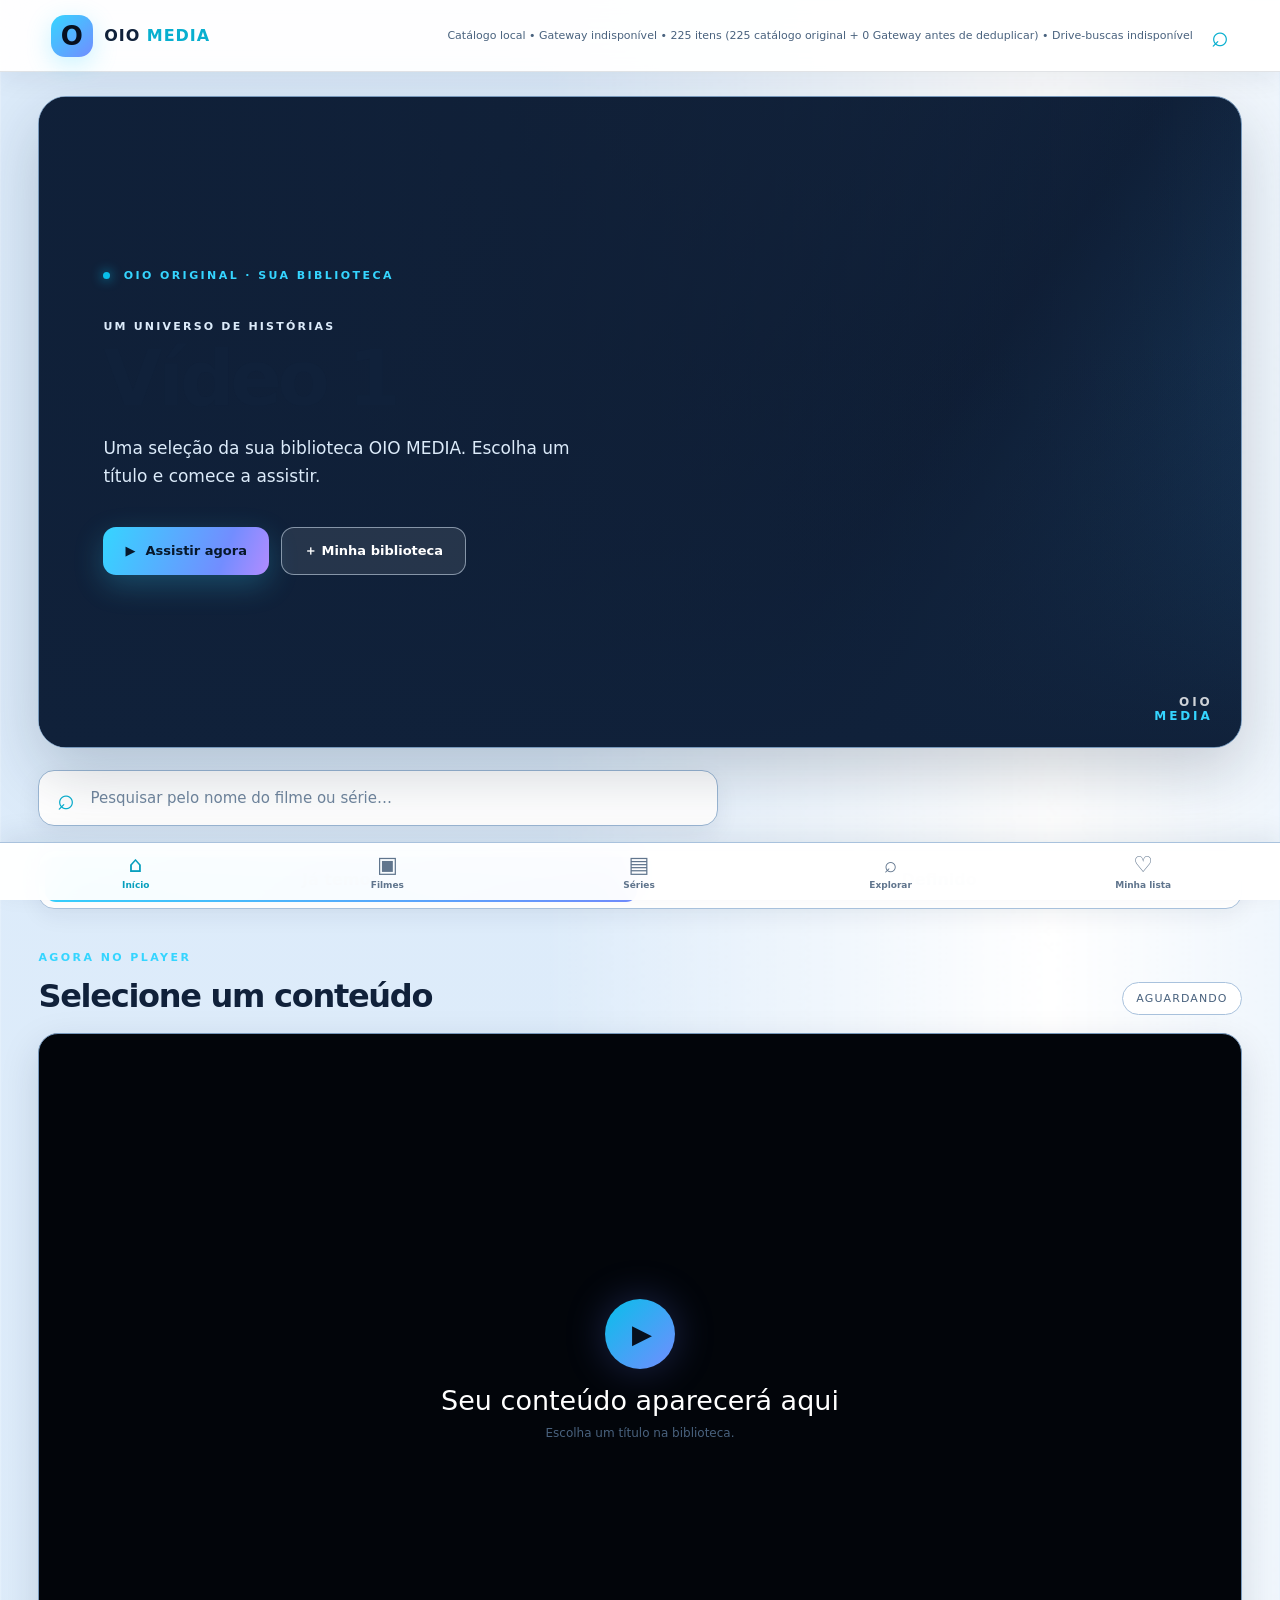
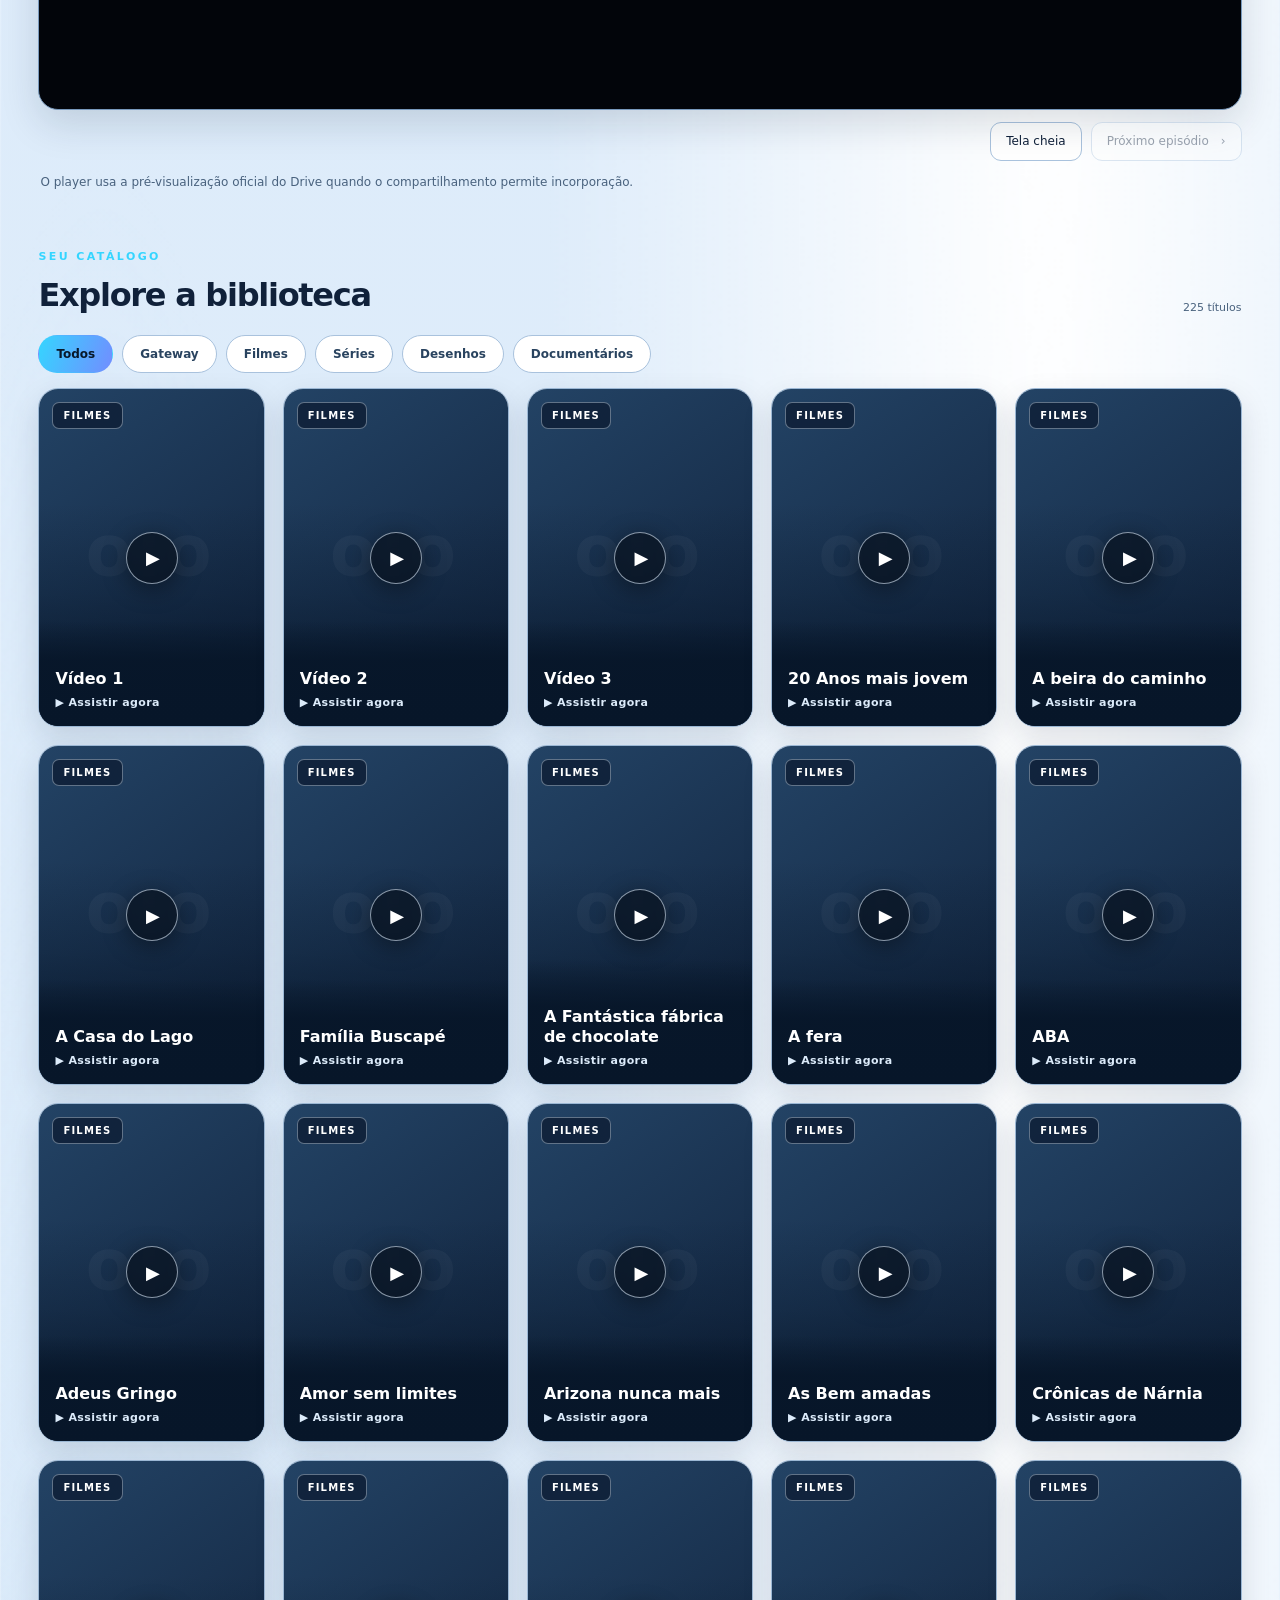
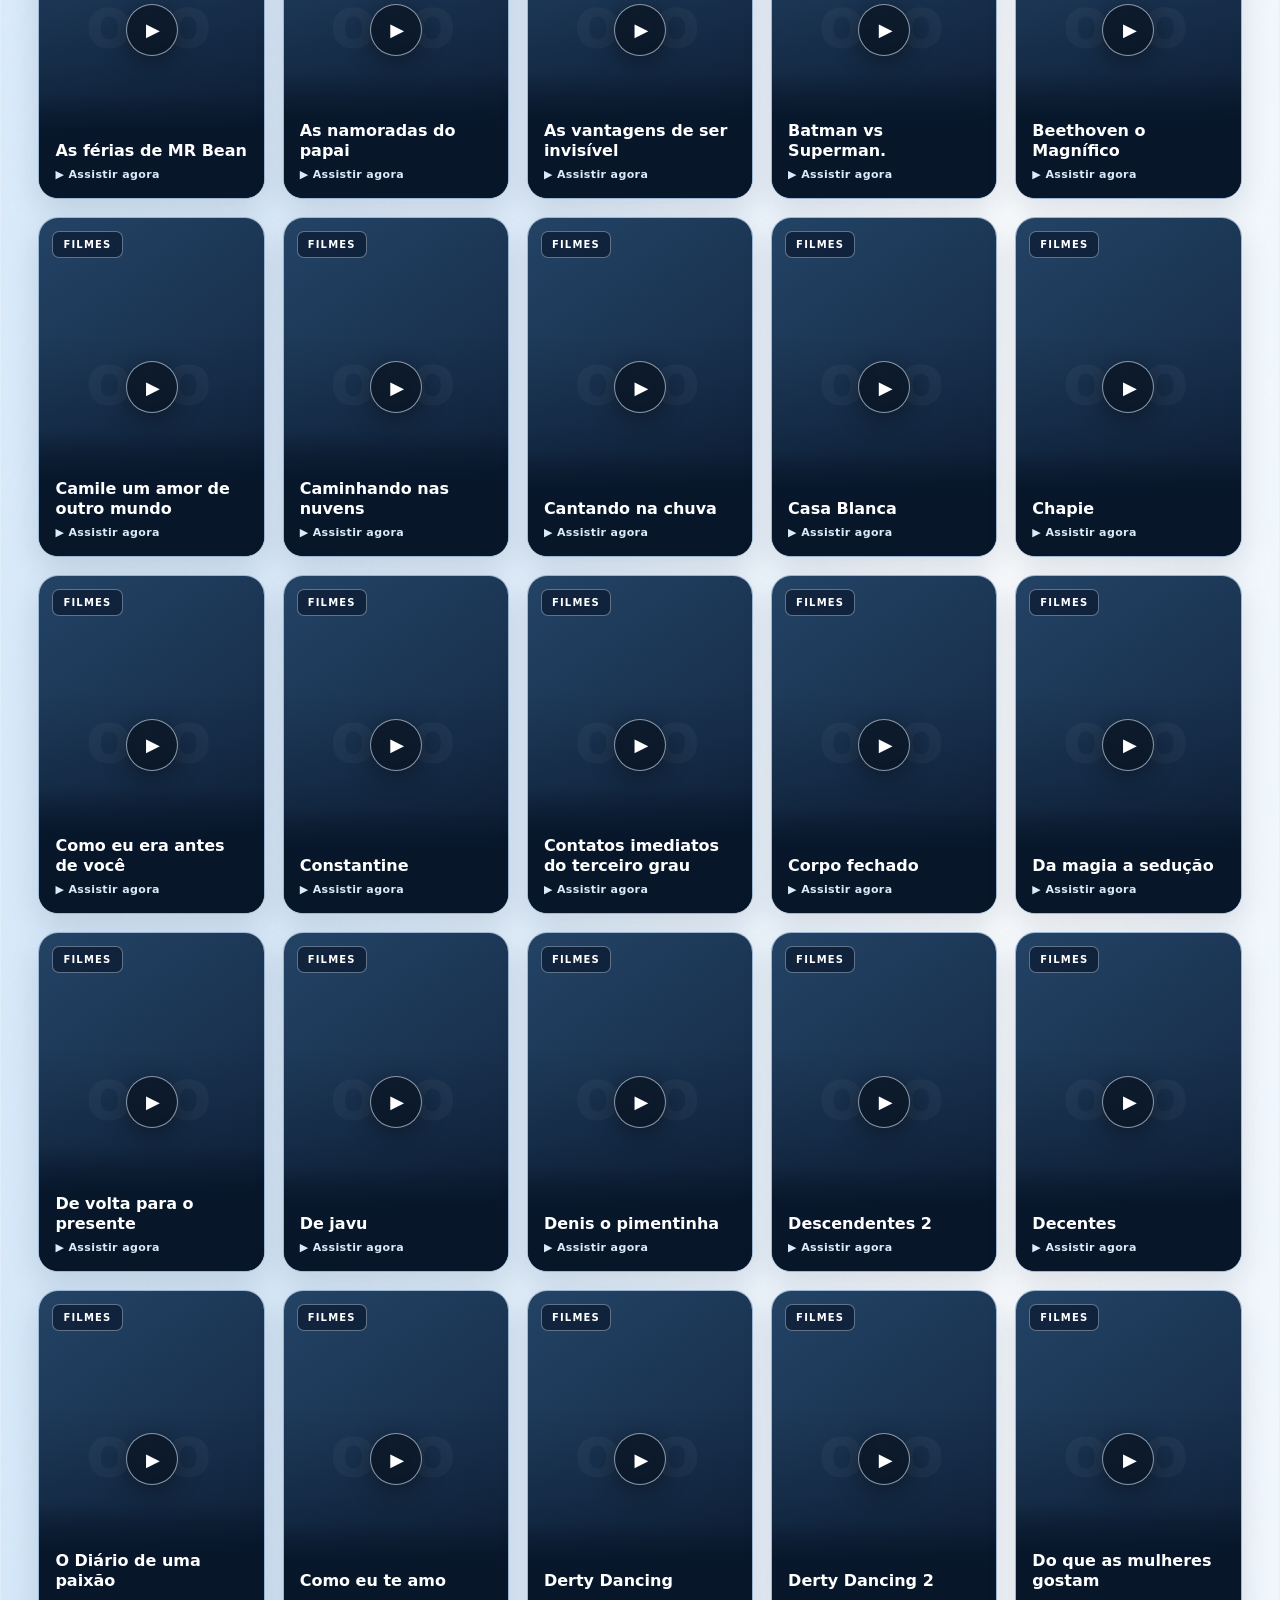
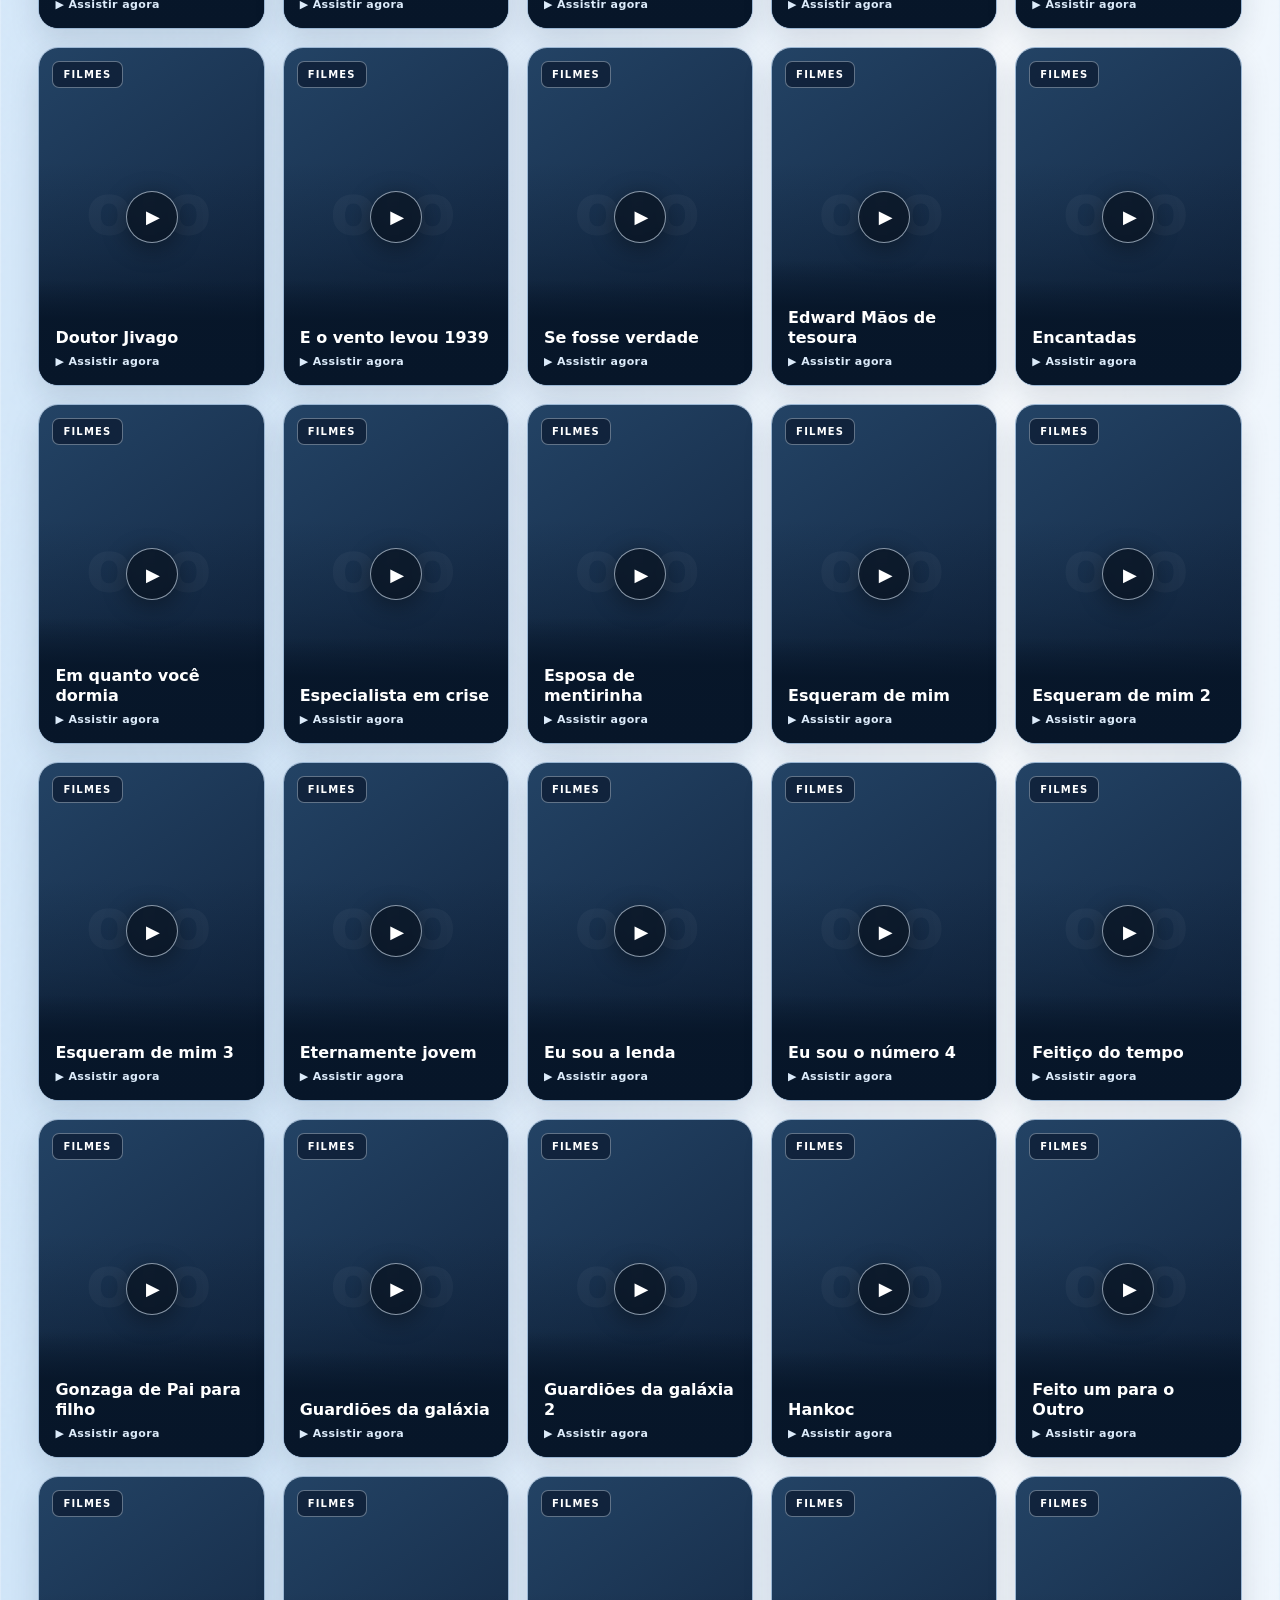
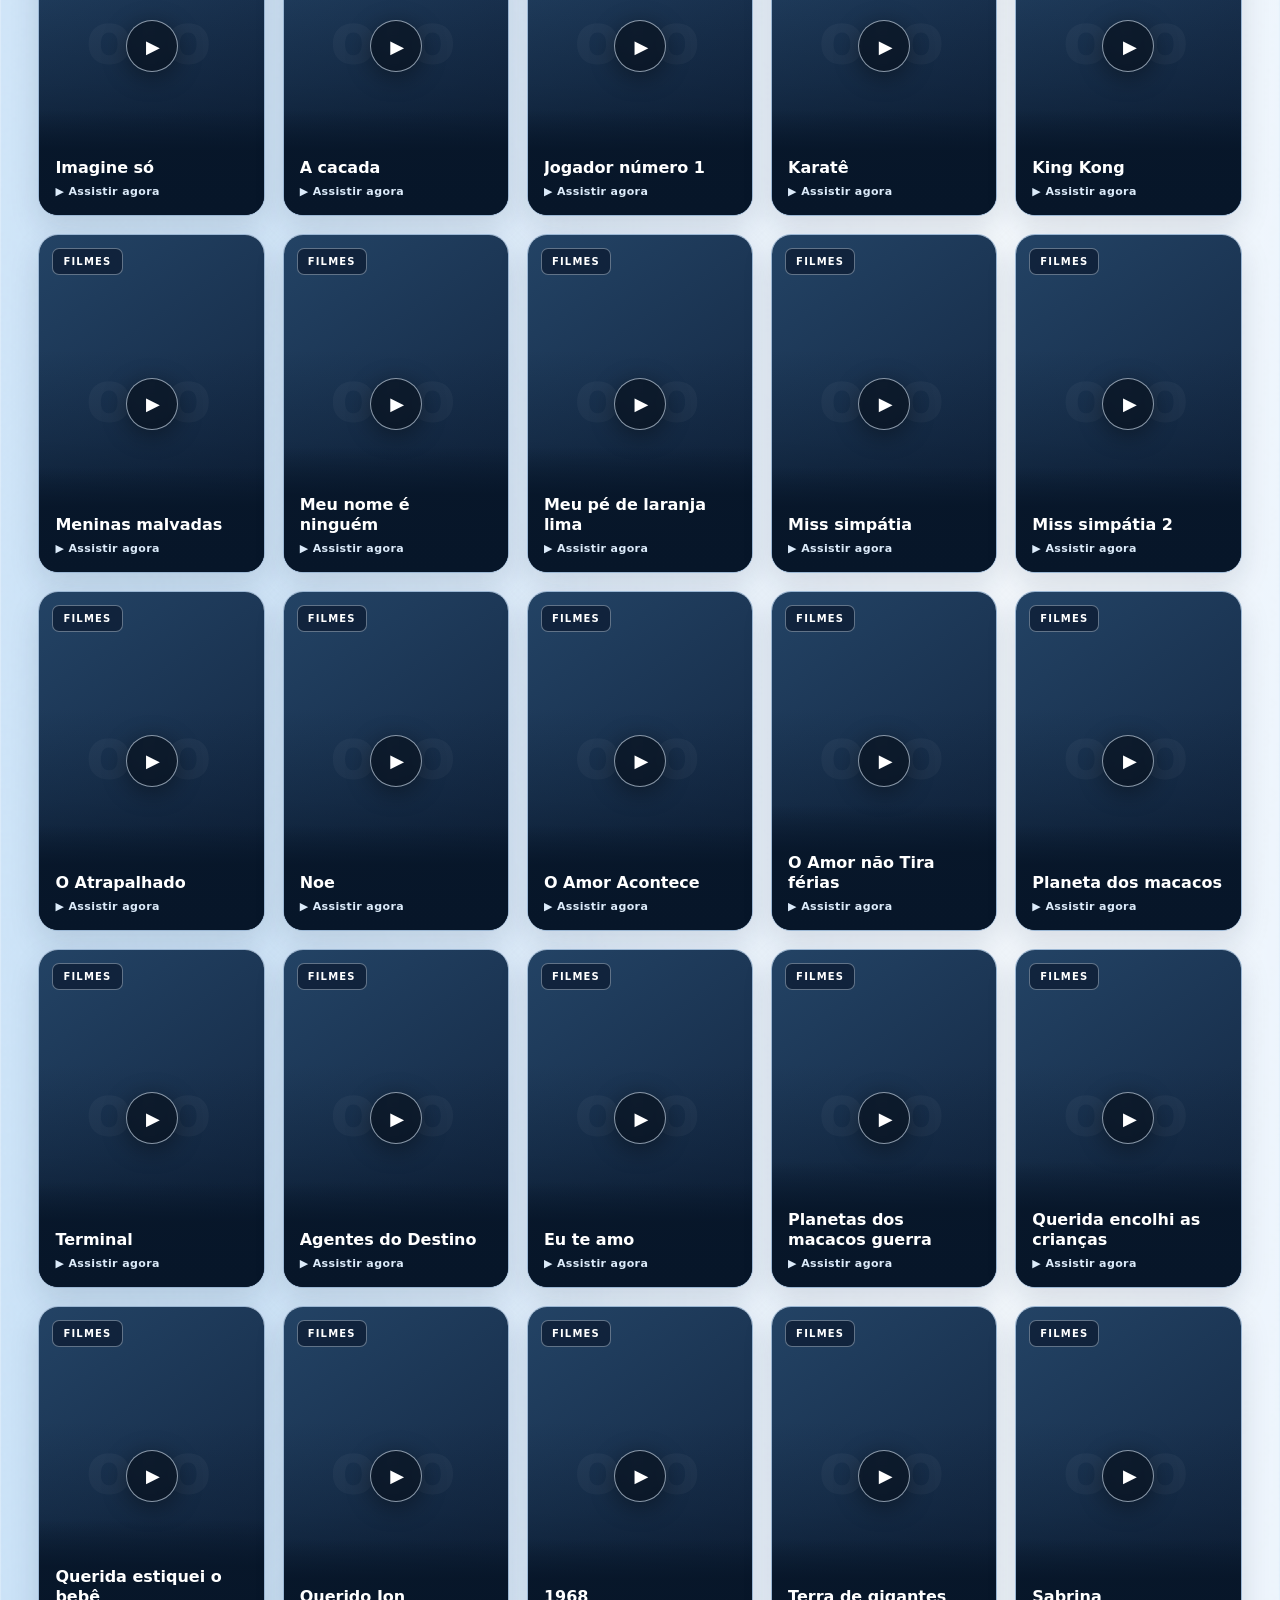
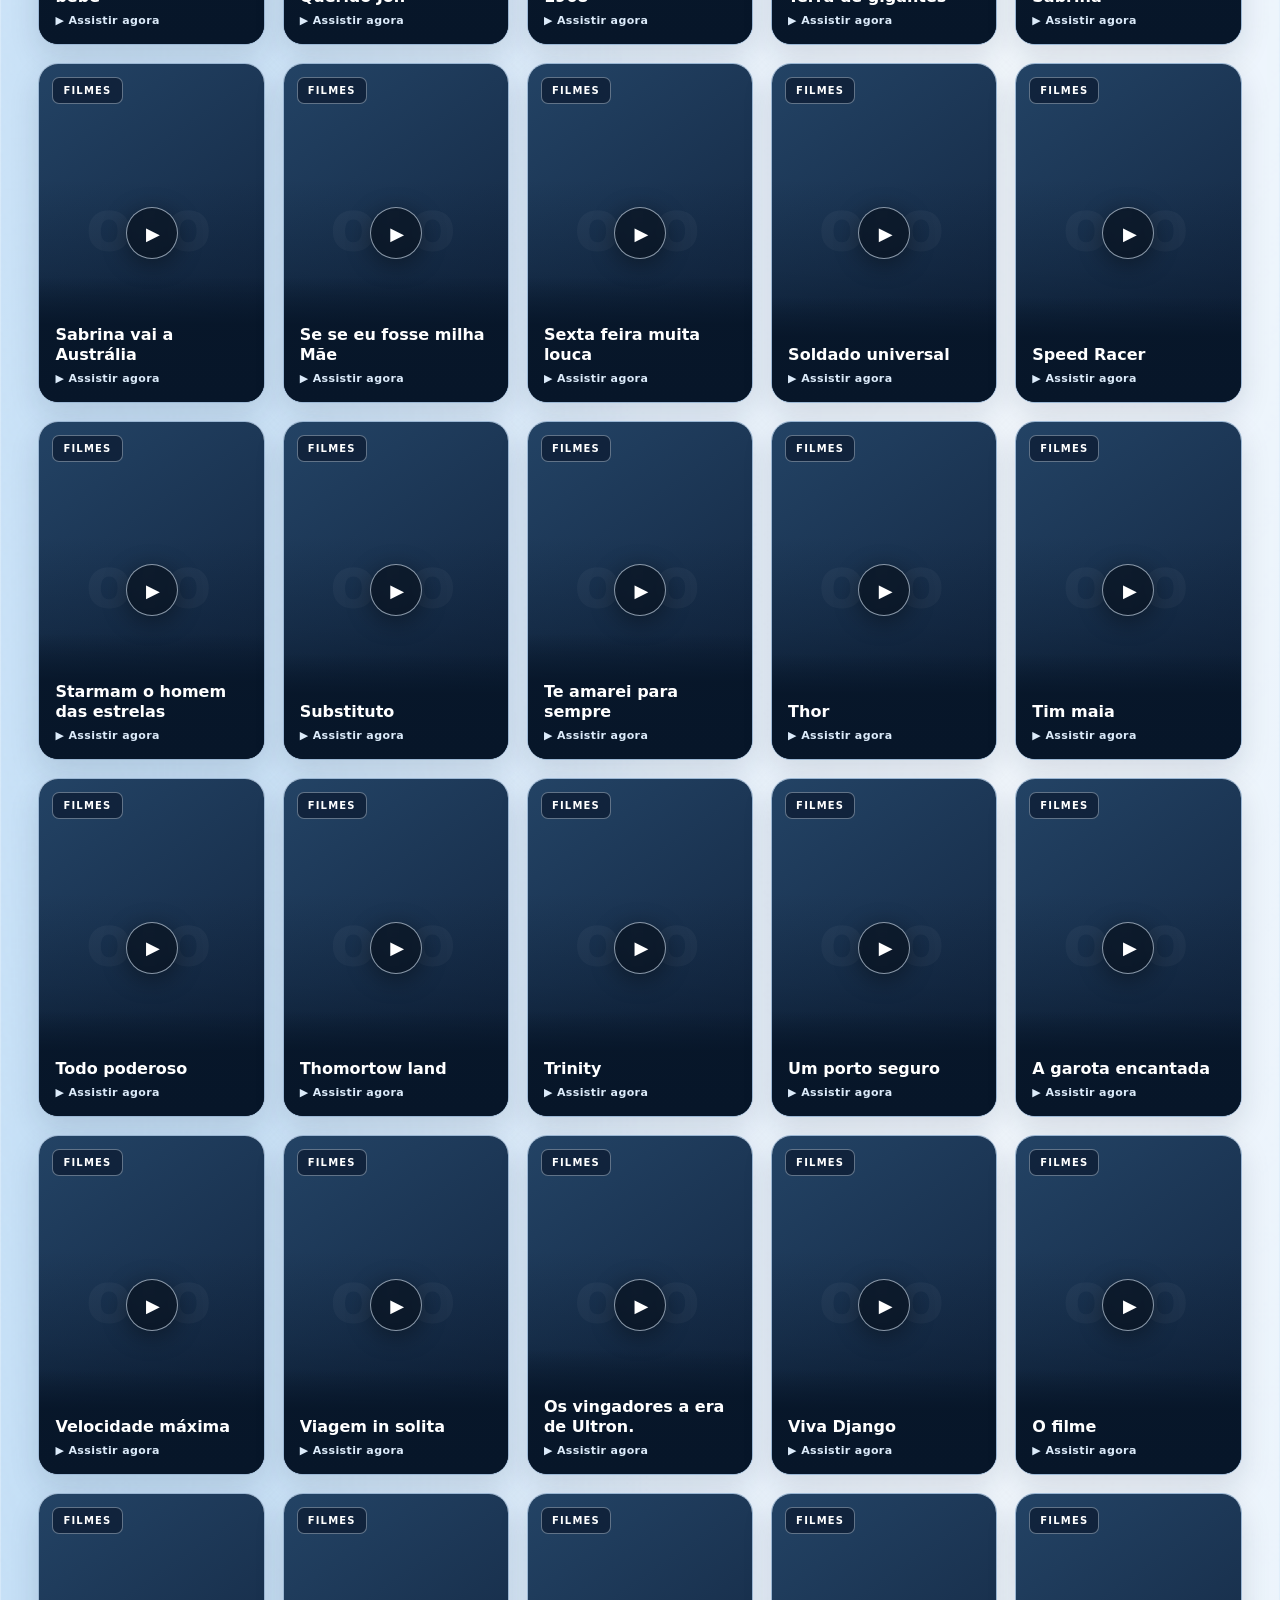
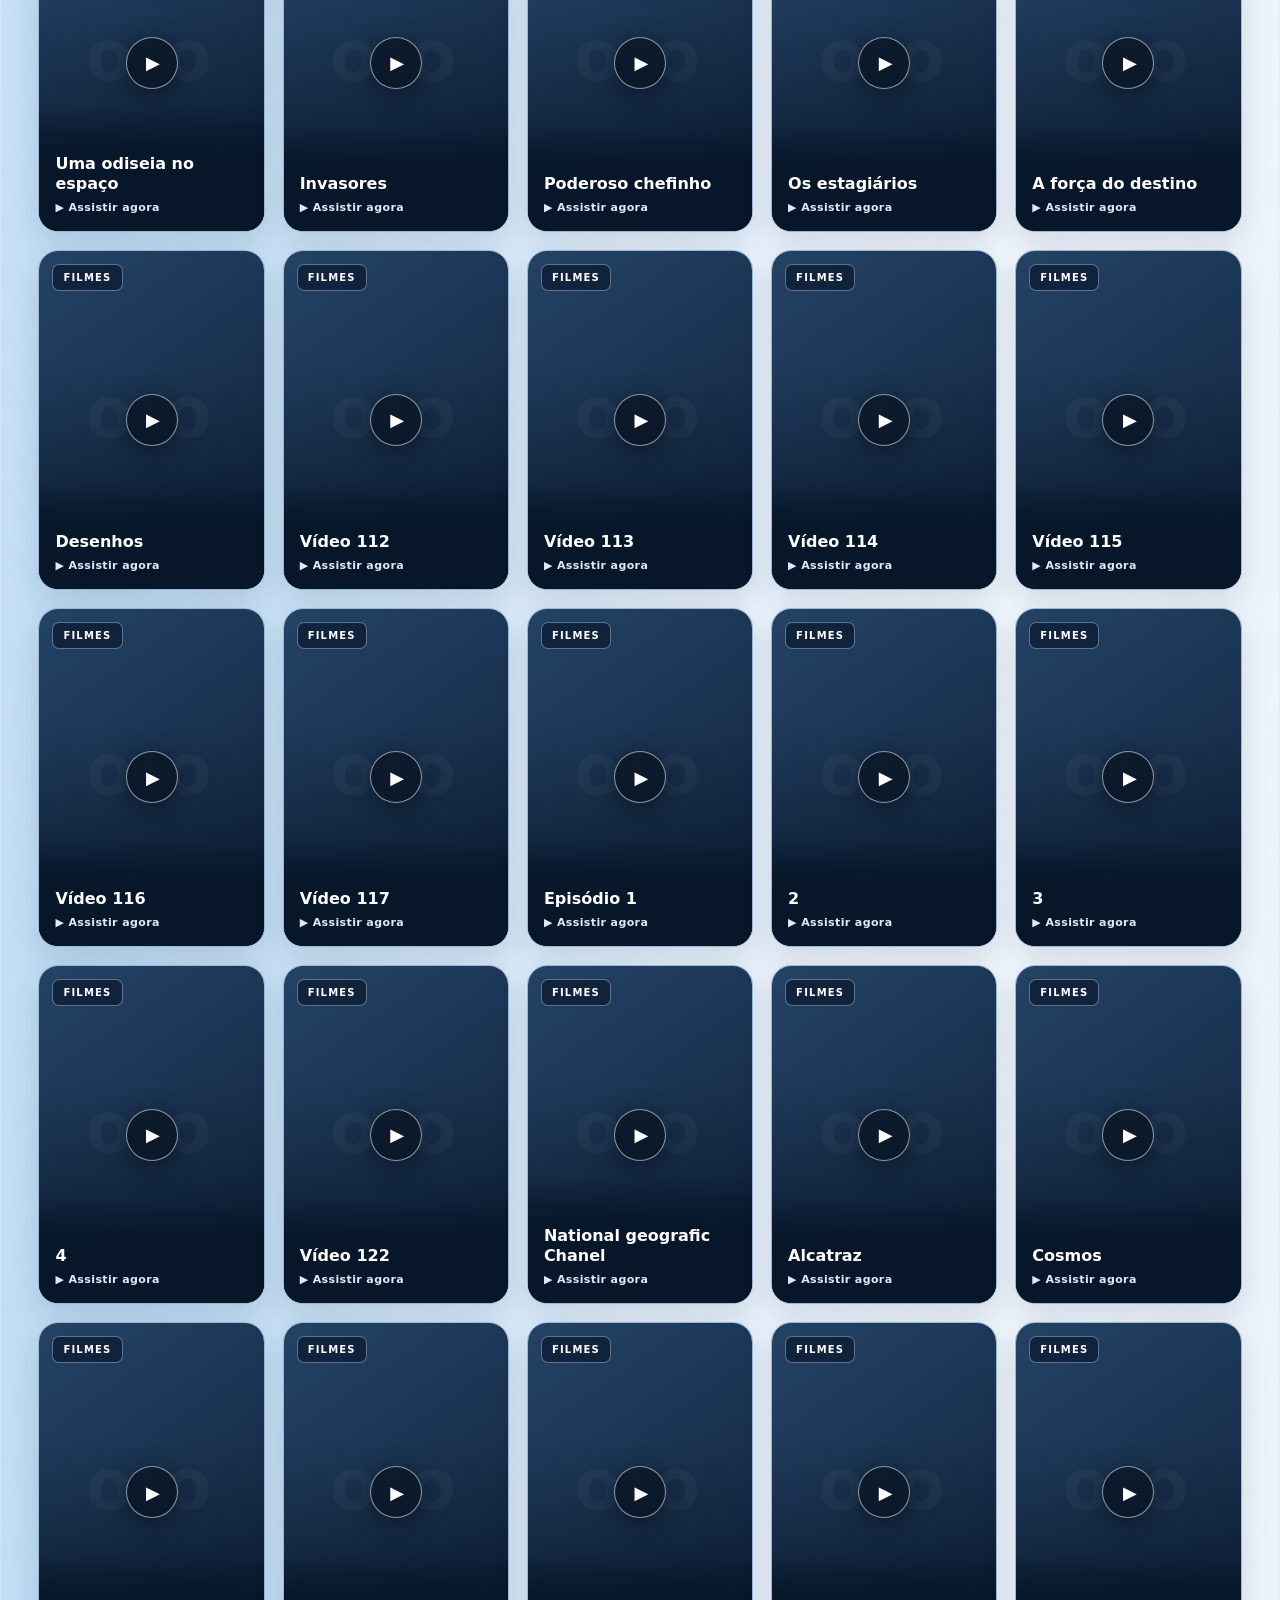
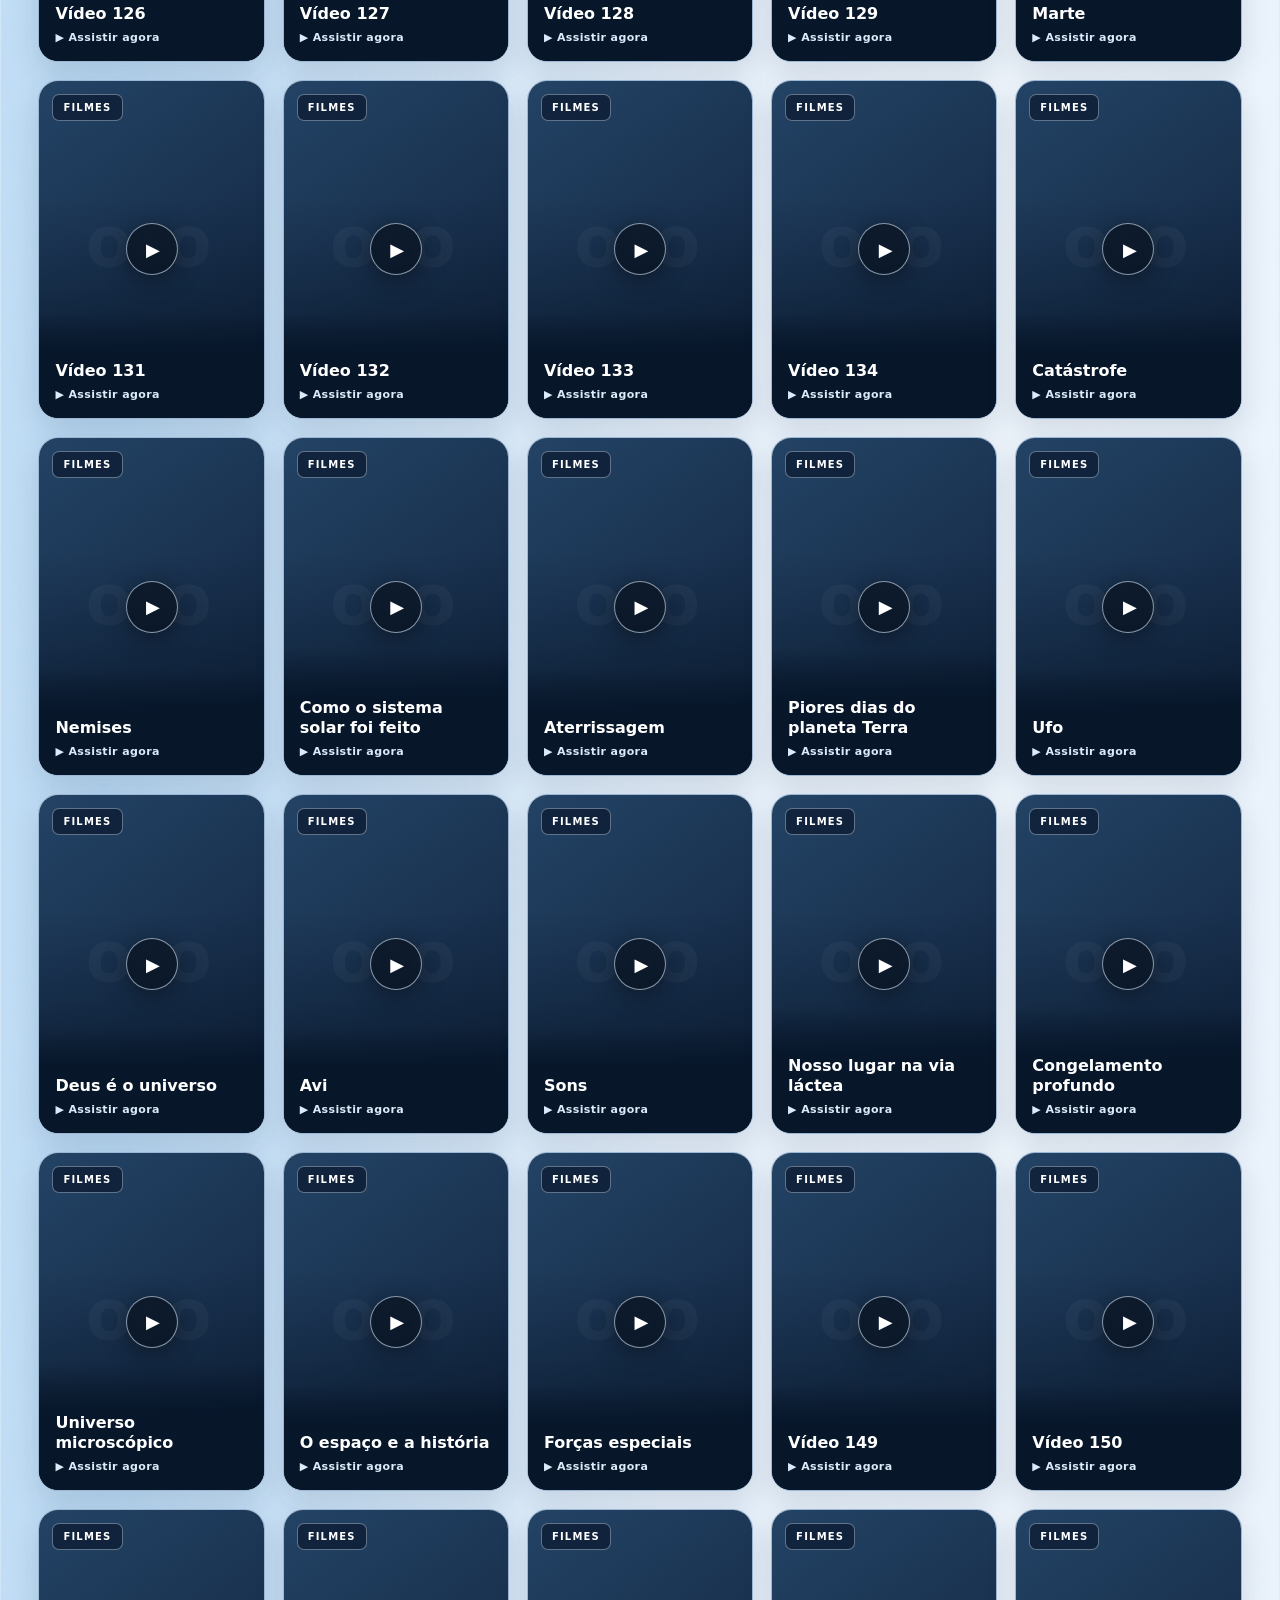
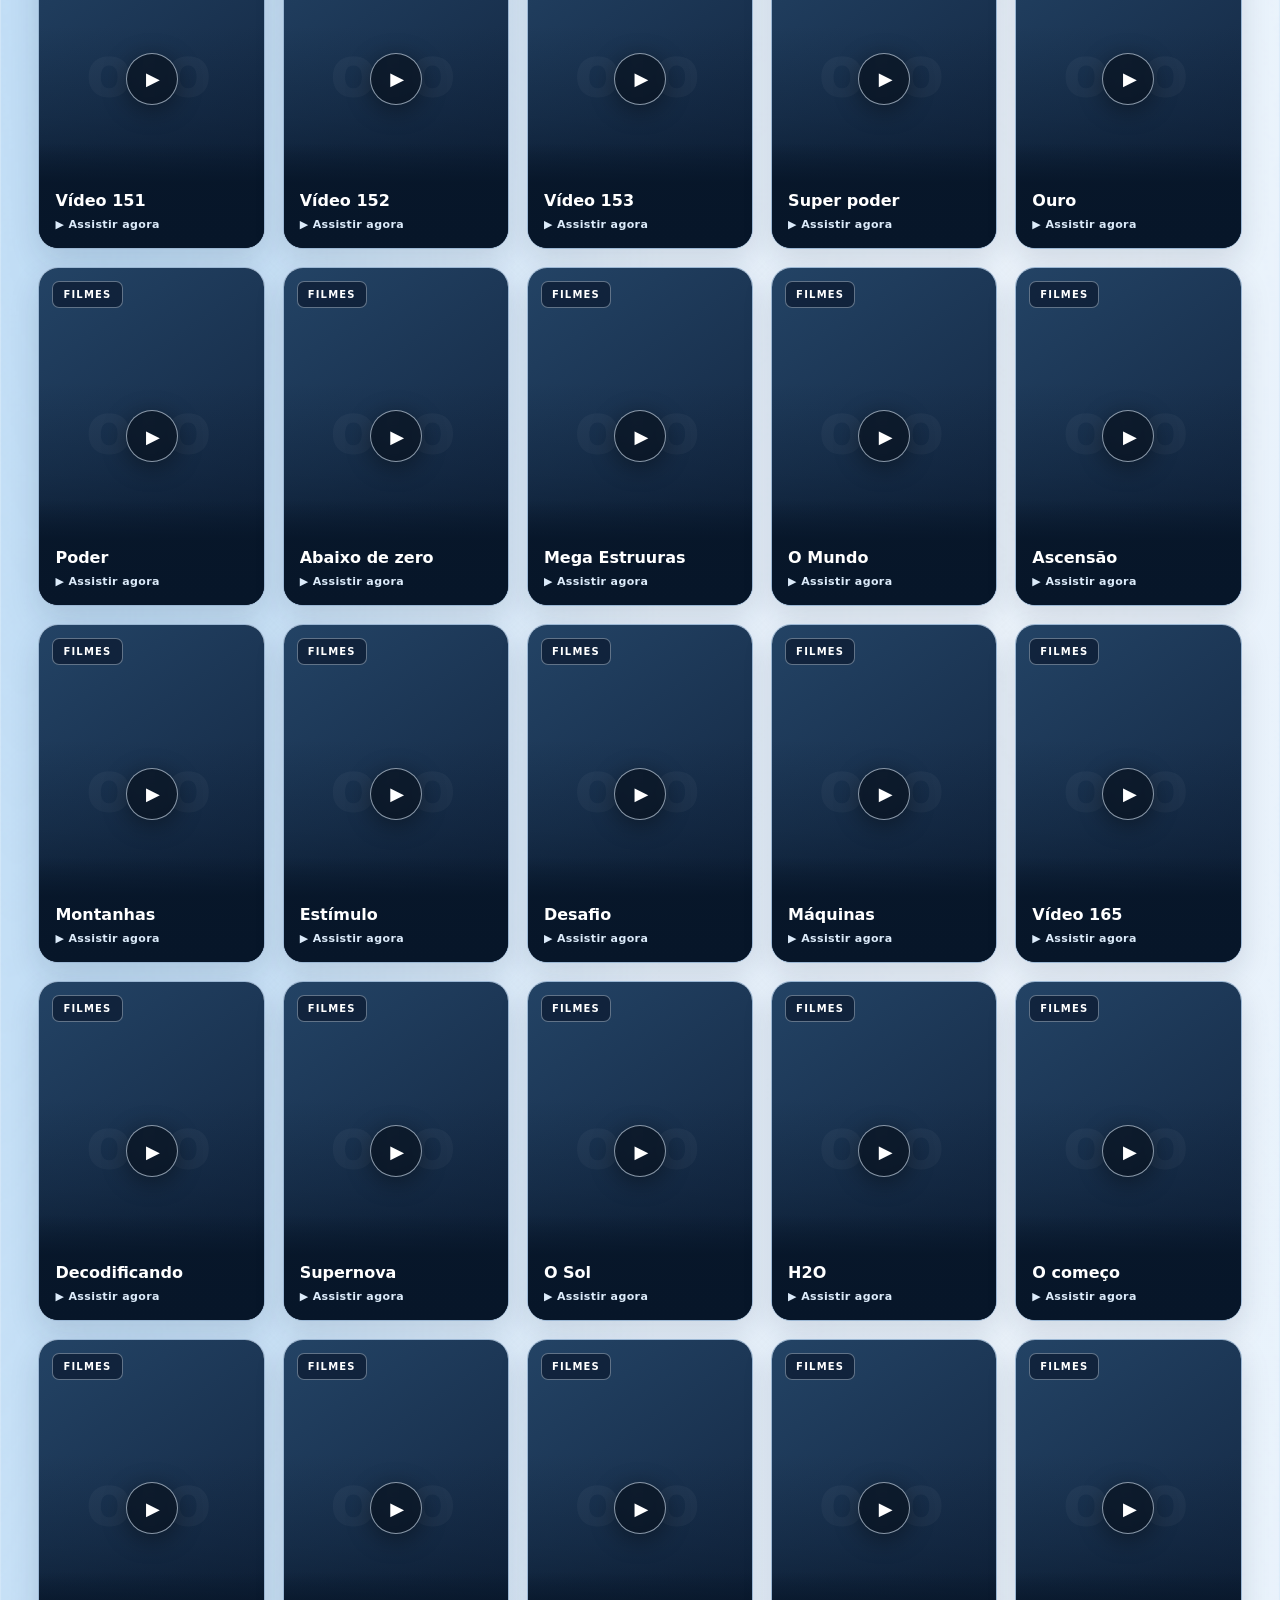
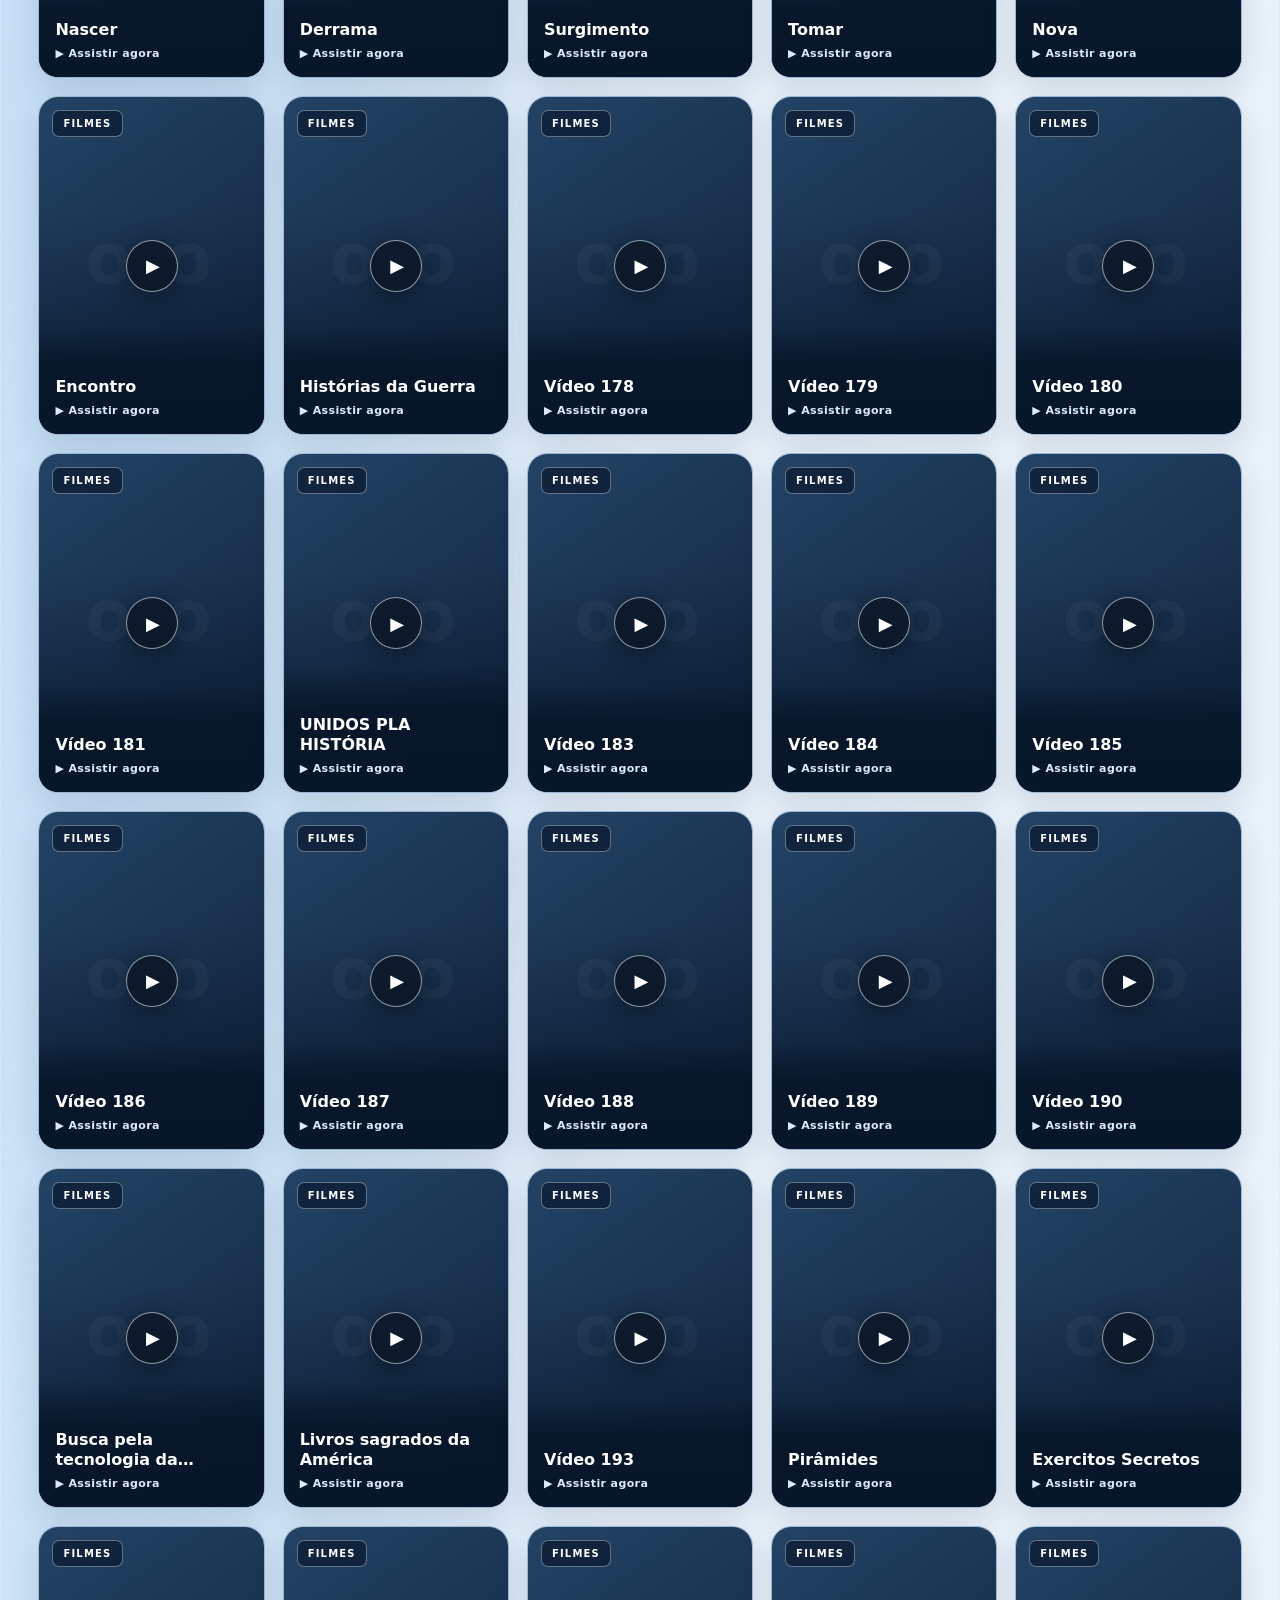
==== commit ef739ab5: "Refresh Electric Cinema light theme stylesheet" ====
--- a/player/index.html
+++ b/player/index.html
@@ -8,7 +8,7 @@
   <title>OIO MEDIA — Streaming</title>
   <link rel="manifest" href="./manifest.json">
   <link rel="stylesheet" href="./style.css?v=2.1.0">
-  <link rel="stylesheet" href="./electric-cinema.css?v=1.0.0">
+  <link rel="stylesheet" href="./electric-cinema.css?v=1.1.0">
 </head>
 <body>
 <header class="topbar">
--- a/player/electric-cinema.css
+++ b/player/electric-cinema.css
@@ -1,177 +1,105 @@
-/* OIO MEDIA · Electric Cinema
-   Paleta aprovada: gelo #DCEBFA · branco #FFFFFF · azul profundo #10213A
-   Camada visual isolada: não altera catálogo, pesquisa, Gateway ou reprodução. */
+/* OIO MEDIA · Electric Cinema Light
+   Fundo aprovado: gelo #DCEBFA · superfícies #FFFFFF · azul #10213A.
+   Mantém o destaque cinematográfico, os posters e o player escuros.
+   Camada exclusivamente visual: não altera catálogo, pesquisa, Gateway ou reprodução. */
 :root{
-  color-scheme:dark;
-  --bg:#10213A;
-  --surface:#193452;
-  --surface-2:#234365;
-  --line:#49698B;
-  --text:#FFFFFF;
-  --muted:#DCEBFA;
-  --cyan:#35D5FF;
+  color-scheme:light;
+  --bg:#DCEBFA;
+  --surface:#FFFFFF;
+  --surface-2:#F3F8FE;
+  --line:#A9C2DD;
+  --text:#10213A;
+  --muted:#49627E;
+  --cyan:#08BFEA;
   --violet:#728DFF;
   --pink:#B28CFF;
   --radius:22px;
 }
-html{background:#10213A}
+html{background:#DCEBFA}
 body{
+  color:#10213A;
   background:
-    radial-gradient(ellipse at 82% 4%,#315E8B88,transparent 34%),
-    radial-gradient(ellipse at 5% 36%,#1B789766,transparent 32%),
-    linear-gradient(145deg,#10213A 0%,#142D4B 48%,#0D1D34 100%);
-  color:#FFFFFF;
+    radial-gradient(ellipse at 82% 3%,#FFFFFF 0%,transparent 34%),
+    radial-gradient(ellipse at 8% 36%,#B9D9F4 0%,transparent 34%),
+    linear-gradient(145deg,#DCEBFA 0%,#EAF3FC 52%,#D5E6F7 100%);
 }
 .topbar{
-  background:#10213AEE;
-  border-bottom:1px solid #DCEBFA24;
-  box-shadow:0 8px 30px #06142655;
+  background:#FFFFFFF2;
+  border-bottom:1px solid #10213A20;
+  box-shadow:0 7px 26px #10213A12;
+  backdrop-filter:blur(18px);
 }
-.brand-mark{
-  background:linear-gradient(135deg,#35D5FF,#728DFF);
-  box-shadow:0 7px 28px #35D5FF44;
+.brand{color:#10213A}
+.brand-mark{background:linear-gradient(135deg,#35D5FF,#728DFF);box-shadow:0 7px 25px #35D5FF44}
+.brand-name b,.top-search{color:#08AFCF}
+.status{color:#49627E}
+.hero{
+  border-color:#7899BC;
+  background:linear-gradient(125deg,#234365,#10213A 68%,#1B4267);
+  box-shadow:0 24px 64px #10213A35;
 }
-.brand-name b,.top-search{color:#35D5FF}
-.status{color:#DCEBFA}
-.hero{
-  border-color:#8BBBEA55;
-  background:linear-gradient(125deg,#234365,#10213A 68%,#1B4267);
-  box-shadow:0 26px 76px #06142688,0 0 0 1px #DCEBFA0C;
-}
-.hero-backdrop{opacity:.9}
+.hero-backdrop{opacity:.92}
 .hero-shade{
   background:
-    linear-gradient(90deg,#10213AEE 0%,#10213ACC 30%,#10213A70 63%,#10213A20 100%),
+    linear-gradient(90deg,#10213AF2 0%,#10213AD9 30%,#10213A78 63%,#10213A20 100%),
     linear-gradient(0deg,#10213A 0%,transparent 62%);
 }
 .hero-kicker{color:#DCEBFA}
 .hero-description{color:#DCEBFA}
 .hero-index{color:#FFFFFFCC}
-.hero-index b{color:#35D5FF}
+.hero-index b,.eyebrow{color:#35D5FF}
 .primary-action{
   background:linear-gradient(110deg,#35D5FF 0%,#728DFF 72%,#B28CFF 100%);
   color:#07182B;
-  box-shadow:0 10px 32px #35D5FF3D;
+  box-shadow:0 10px 30px #35D5FF3D;
 }
-.secondary-action{
-  border-color:#DCEBFA66;
-  background:#193452D9;
-  color:#FFFFFF;
+.secondary-action{border-color:#DCEBFA88;background:#FFFFFF18;color:#FFFFFF}
+.search{
+  border-color:#9BB7D4;
+  background:#FFFFFF;
+  box-shadow:0 8px 24px #10213A12;
 }
-.search{
-  border-color:#6689AE;
-  background:linear-gradient(120deg,#193452F2,#142A45F5);
-  box-shadow:0 10px 28px #06142655;
-}
-.search span{color:#35D5FF}
-.search input{color:#FFFFFF}
-.search input::placeholder{color:#DCEBFA99}
-.search:focus-within{
-  border-color:#35D5FF;
-  box-shadow:0 0 0 3px #35D5FF2A,0 12px 30px #06142666;
-}
-.workspace-tabs{
-  border-color:#58799D;
-  background:#142B47;
-  box-shadow:0 8px 24px #06142644;
-}
-.workspace-tab{color:#DCEBFA}
-.workspace-tab.active{
-  background:linear-gradient(110deg,#35D5FF,#728DFF);
-  color:#07182B;
-}
-.eyebrow{color:#35D5FF}
-.pill,.count{color:#DCEBFA}
-.pill{border-color:#58799D;background:#19345288}
-.player-frame{
-  border-color:#55799E;
-  background:#071629;
-  box-shadow:0 16px 42px #06142666;
-}
+.search span{color:#08AFCF}
+.search input{color:#10213A}
+.search input::placeholder{color:#71869E}
+.search:focus-within{border-color:#08BFEA;box-shadow:0 0 0 3px #08BFEA25,0 10px 26px #10213A18}
+.workspace-tabs{border-color:#A9C2DD;background:#FFFFFF;box-shadow:0 7px 22px #10213A10}
+.workspace-tab{color:#49627E}
+.workspace-tab.active{background:linear-gradient(110deg,#35D5FF,#728DFF);color:#07182B}
+.pill,.count{color:#49627E}
+.pill{border-color:#A9C2DD;background:#FFFFFF}
+.player-frame{border-color:#7899BC;background:#02050A;box-shadow:0 14px 38px #10213A25}
 .empty-player{color:#DCEBFA}
-.large-play{background:linear-gradient(135deg,#35D5FF,#728DFF);color:#07182B}
 .empty-player p{color:#FFFFFF}
-.empty-player small,.player-note{color:#DCEBFA}
-.player-controls button{
-  border-color:#58799D;
-  background:#193452;
-  color:#FFFFFF;
-}
-.filter,.discovery-filter{
-  border-color:#58799D;
-  background:#193452;
-  color:#DCEBFA;
-}
-.filter.active,.filter:hover,.discovery-filter.active{
-  background:linear-gradient(110deg,#35D5FF,#728DFF);
-  color:#07182B;
-}
-.media-card{
-  border-color:#49698B;
-  background:#142B47;
-  box-shadow:0 15px 36px #06142677;
-}
-.media-card .poster-placeholder{
-  background:linear-gradient(145deg,#234365,#10213A);
-}
-.media-card .poster-shade{
-  background:linear-gradient(180deg,transparent 12%,#07162944 48%,#071629F5 100%);
-}
-.media-card .media-info{
-  background:linear-gradient(180deg,transparent,#071629E8 38%,#071629F8 100%);
-}
+.empty-player small,.player-note{color:#49627E}
+.player-controls button{border-color:#A9C2DD;background:#FFFFFF;color:#10213A}
+.filter,.discovery-filter{border-color:#A9C2DD;background:#FFFFFF;color:#29435F}
+.filter.active,.filter:hover,.discovery-filter.active{border-color:transparent;background:linear-gradient(110deg,#35D5FF,#728DFF);color:#07182B}
+.media-card{border-color:#9BB7D4;background:#FFFFFF;box-shadow:0 12px 30px #10213A20}
+.media-card .poster-placeholder{background:linear-gradient(145deg,#234365,#10213A)}
+.media-card .poster-shade{background:linear-gradient(180deg,transparent 12%,#07162944 48%,#071629F5 100%)}
+.media-card .media-info{background:linear-gradient(180deg,transparent,#071629E8 38%,#071629F8 100%)}
 .media-card .media-info h3{color:#FFFFFF}
 .media-card .media-info p{color:#DCEBFA}
-.media-card:hover,.media-card:focus-visible{
-  border-color:#35D5FF;
-  box-shadow:0 20px 44px #06142699,0 0 0 1px #35D5FF55;
+.media-card:hover,.media-card:focus-visible{border-color:#08BFEA;box-shadow:0 18px 40px #10213A30,0 0 0 1px #08BFEA55}
+.poster-tag{border-color:#DCEBFA66;background:#10213AE8;color:#FFFFFF}
+.poster-play{border-color:#DCEBFA99;background:#10213ACC;color:#FFFFFF}
+.discovery-card,.defined-card{border-color:#A9C2DD;background:linear-gradient(145deg,#FFFFFF,#F3F8FE);box-shadow:0 10px 26px #10213A14}
+.discovery-card h3,.defined-card h3{color:#10213A}
+.discovery-card p,.defined-card p,.muted{color:#49627E}
+.discovery-open,.defined-card code,.defined-index{color:#078EAE}
+.discovery-status,.defined-state{color:#49627E}
+.empty-library{border-color:#9BB7D4;color:#49627E;background:#FFFFFF}
+.bottom-nav{border-top:1px solid #A9C2DD;background:#FFFFFFF5;box-shadow:0 -8px 26px #10213A14;backdrop-filter:blur(18px)}
+.bottom-link{color:#60758D}
+.bottom-link.active,.bottom-link:focus{color:#079FBE}
+footer{border-top-color:#A9C2DD;color:#60758D}
+footer span{color:#079FBE}
+.preview-play{border-color:#DCEBFA77;background:#10213AEF;color:#FFFFFF}
+.preview-play span{background:linear-gradient(135deg,#35D5FF,#728DFF);color:#07182B}
+.drive-fallback{border-color:#DCEBFA66;background:#10213AF2;color:#FFFFFF}
+@media(max-width:620px){
+  .hero-shade{background:linear-gradient(0deg,#10213A 0%,#10213AE8 22%,#10213A77 62%,#10213A18 100%)}
+  .bottom-nav{background:#FFFFFFF7}
 }
-.poster-tag{
-  border-color:#DCEBFA66;
-  background:#10213AE8;
-  color:#FFFFFF;
-}
-.poster-play{
-  border-color:#DCEBFA99;
-  background:#10213ACC;
-  color:#FFFFFF;
-}
-.discovery-card,.defined-card{
-  border-color:#49698B;
-  background:linear-gradient(145deg,#1D3A5B,#142B47);
-  box-shadow:0 12px 30px #06142655;
-}
-.discovery-card p,.defined-card p,.muted{color:#DCEBFA}
-.discovery-open,.defined-card code,.defined-index{color:#35D5FF}
-.discovery-status,.defined-state{color:#DCEBFA}
-.empty-library{border-color:#6689AE;color:#DCEBFA}
-.bottom-nav{
-  border-top:1px solid #DCEBFA33;
-  background:#10213AF2;
-  box-shadow:0 -10px 32px #06142655;
-}
-.bottom-link{color:#B7CBE1}
-.bottom-link.active,.bottom-link:focus{color:#35D5FF}
-footer{border-top-color:#DCEBFA22;color:#DCEBFAAA}
-footer span{color:#35D5FF}
-.preview-play{
-  border-color:#DCEBFA77;
-  background:#10213AEF;
-  color:#FFFFFF;
-}
-.preview-play span{background:linear-gradient(135deg,#35D5FF,#728DFF);color:#07182B}
-.drive-fallback{
-  border-color:#DCEBFA66;
-  background:#10213AF2;
-  color:#FFFFFF;
-}
-@media(max-width:620px){
-  .hero-shade{
-    background:
-      linear-gradient(0deg,#10213A 0%,#10213AE8 22%,#10213A77 62%,#10213A18 100%);
-  }
-  .bottom-nav{background:#10213AF5}
-}
-@media(prefers-reduced-motion:reduce){
-  .media-card,.poster-image,.hero-backdrop{transition:none!important}
-}
+@media(prefers-reduced-motion:reduce){.media-card,.poster-image,.hero-backdrop{transition:none!important}}
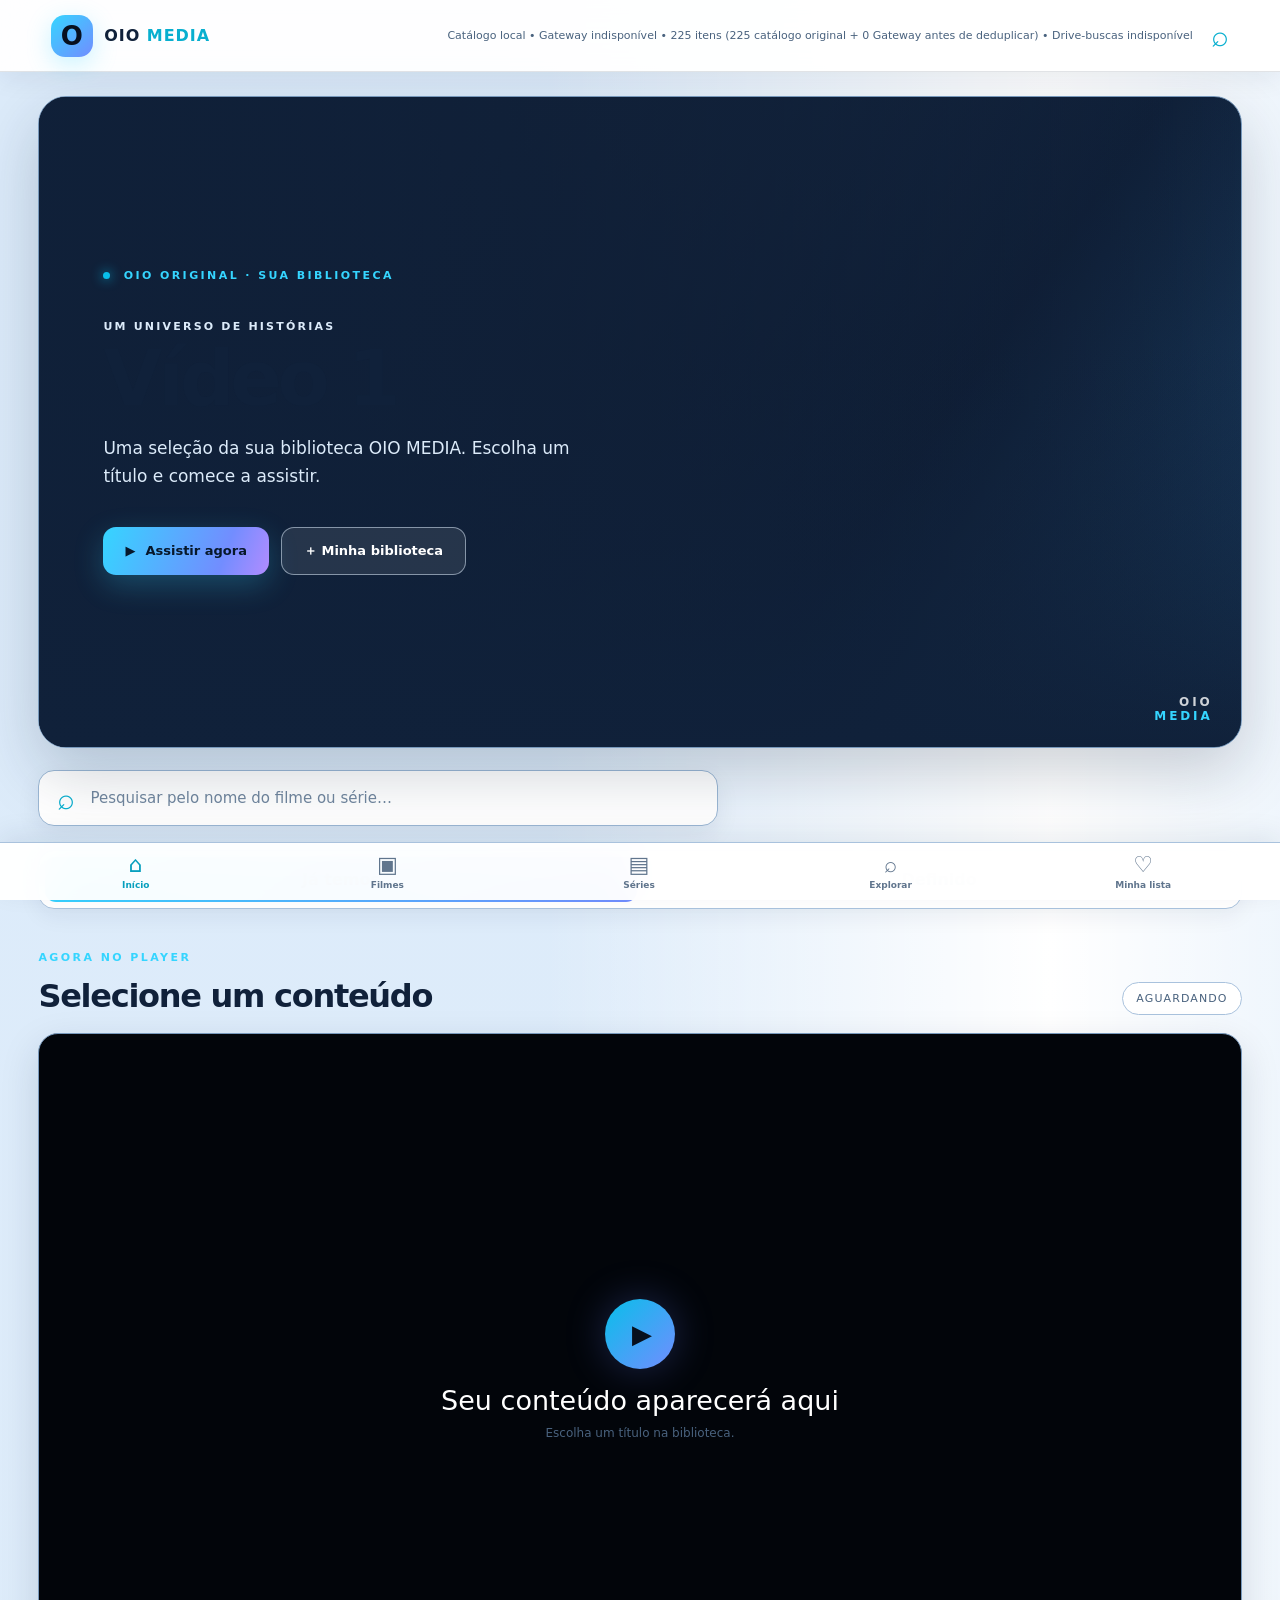
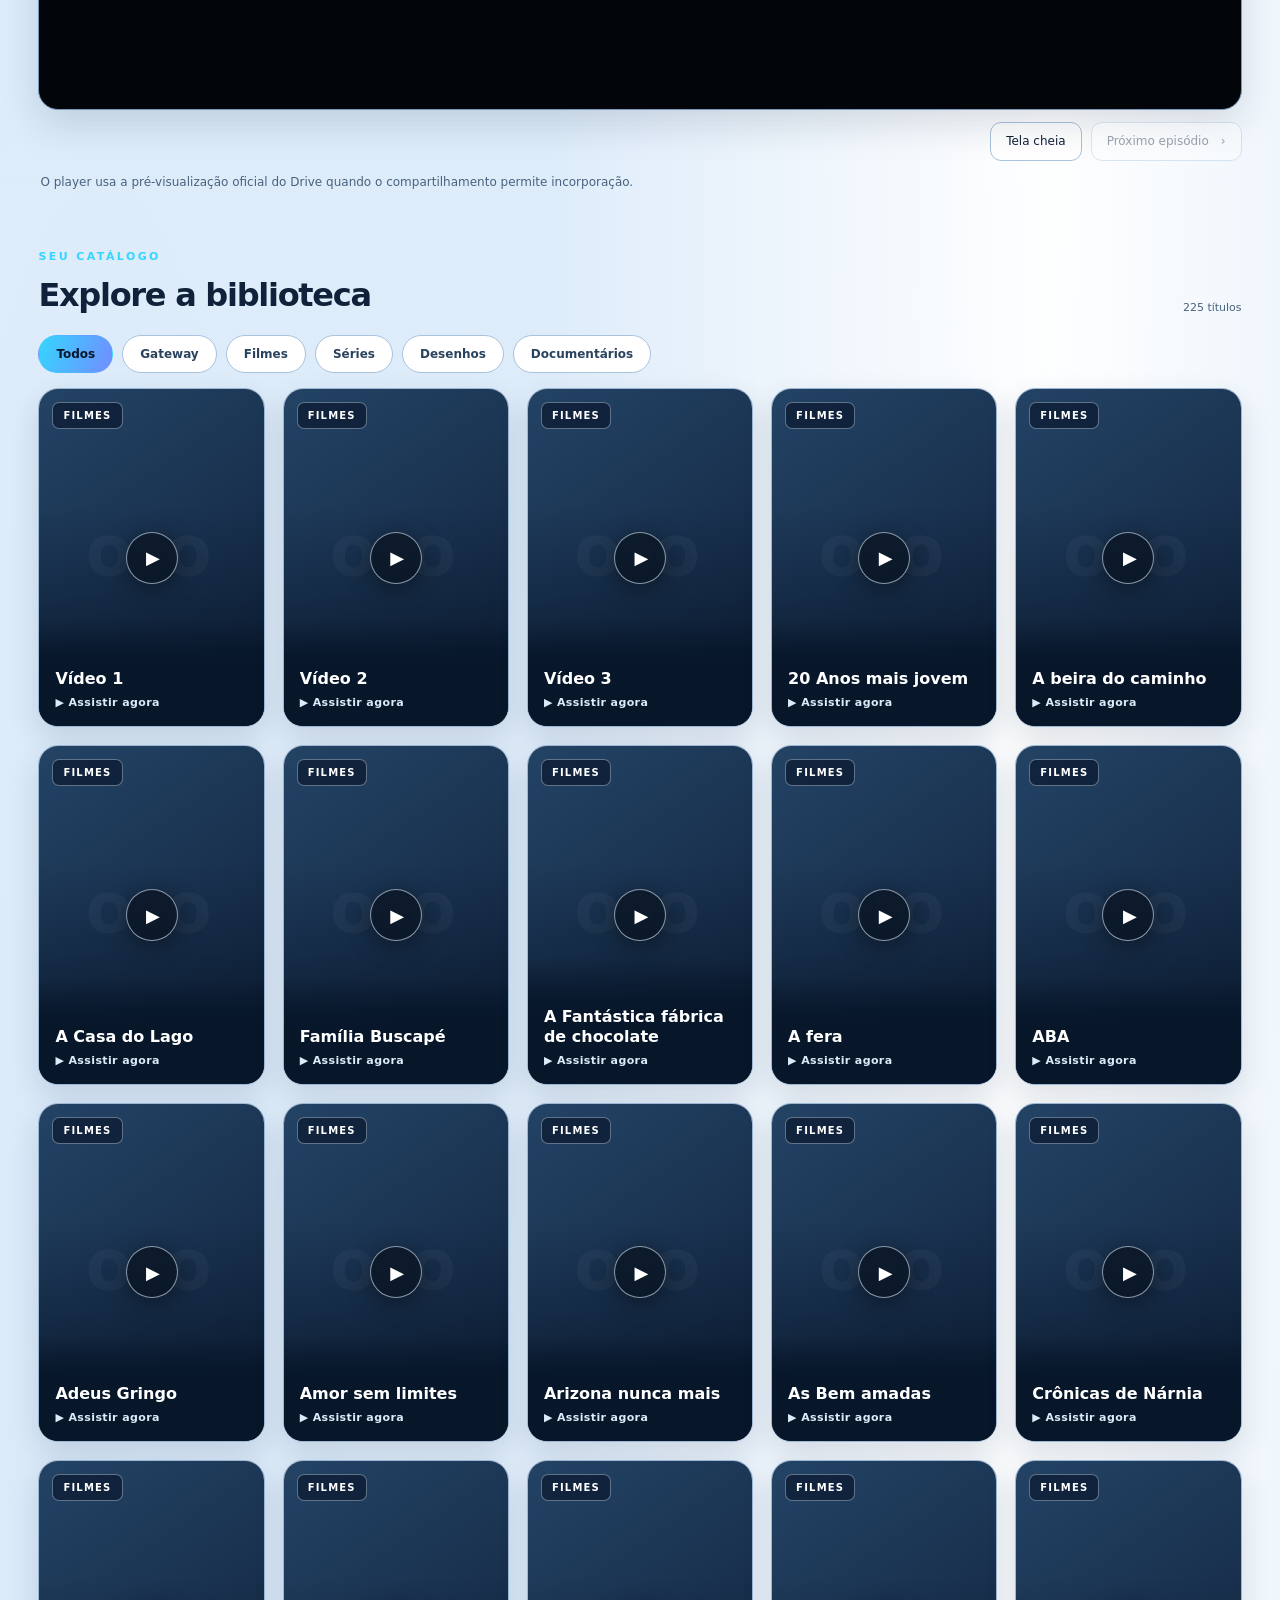
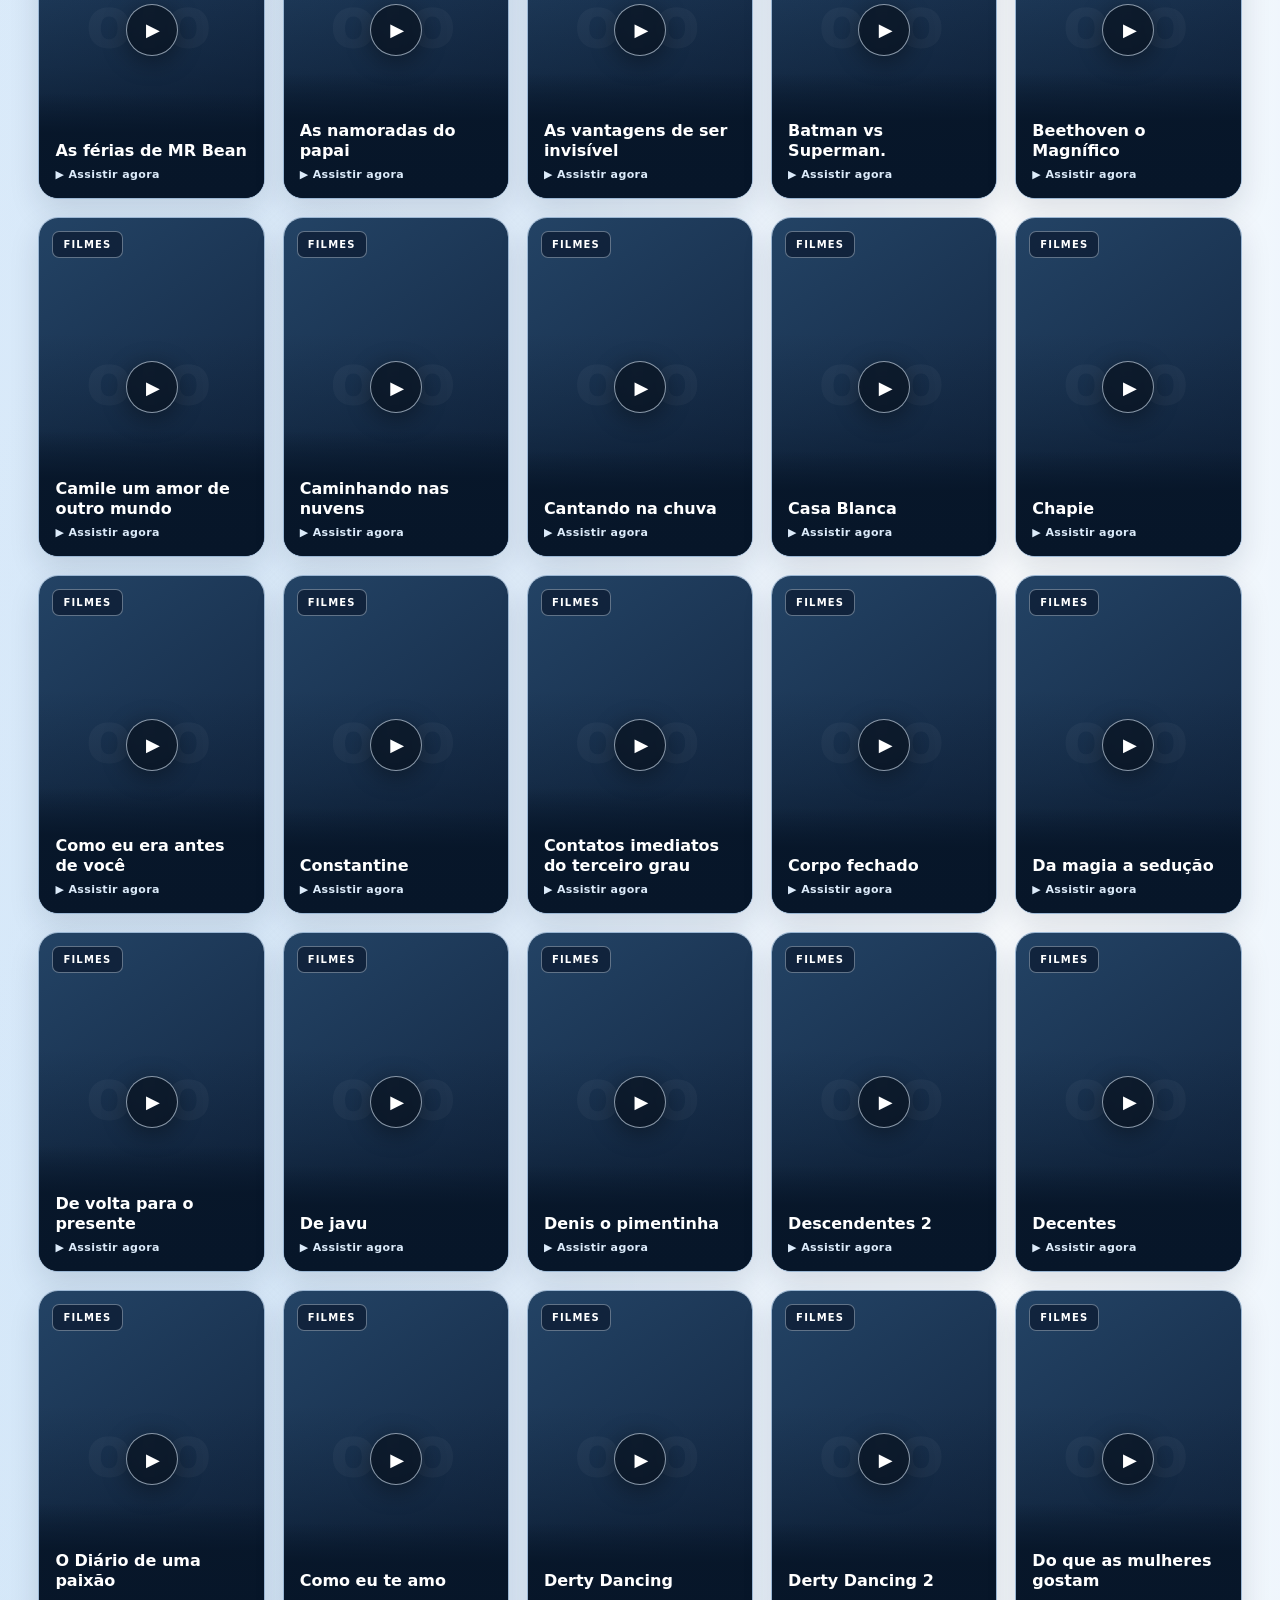
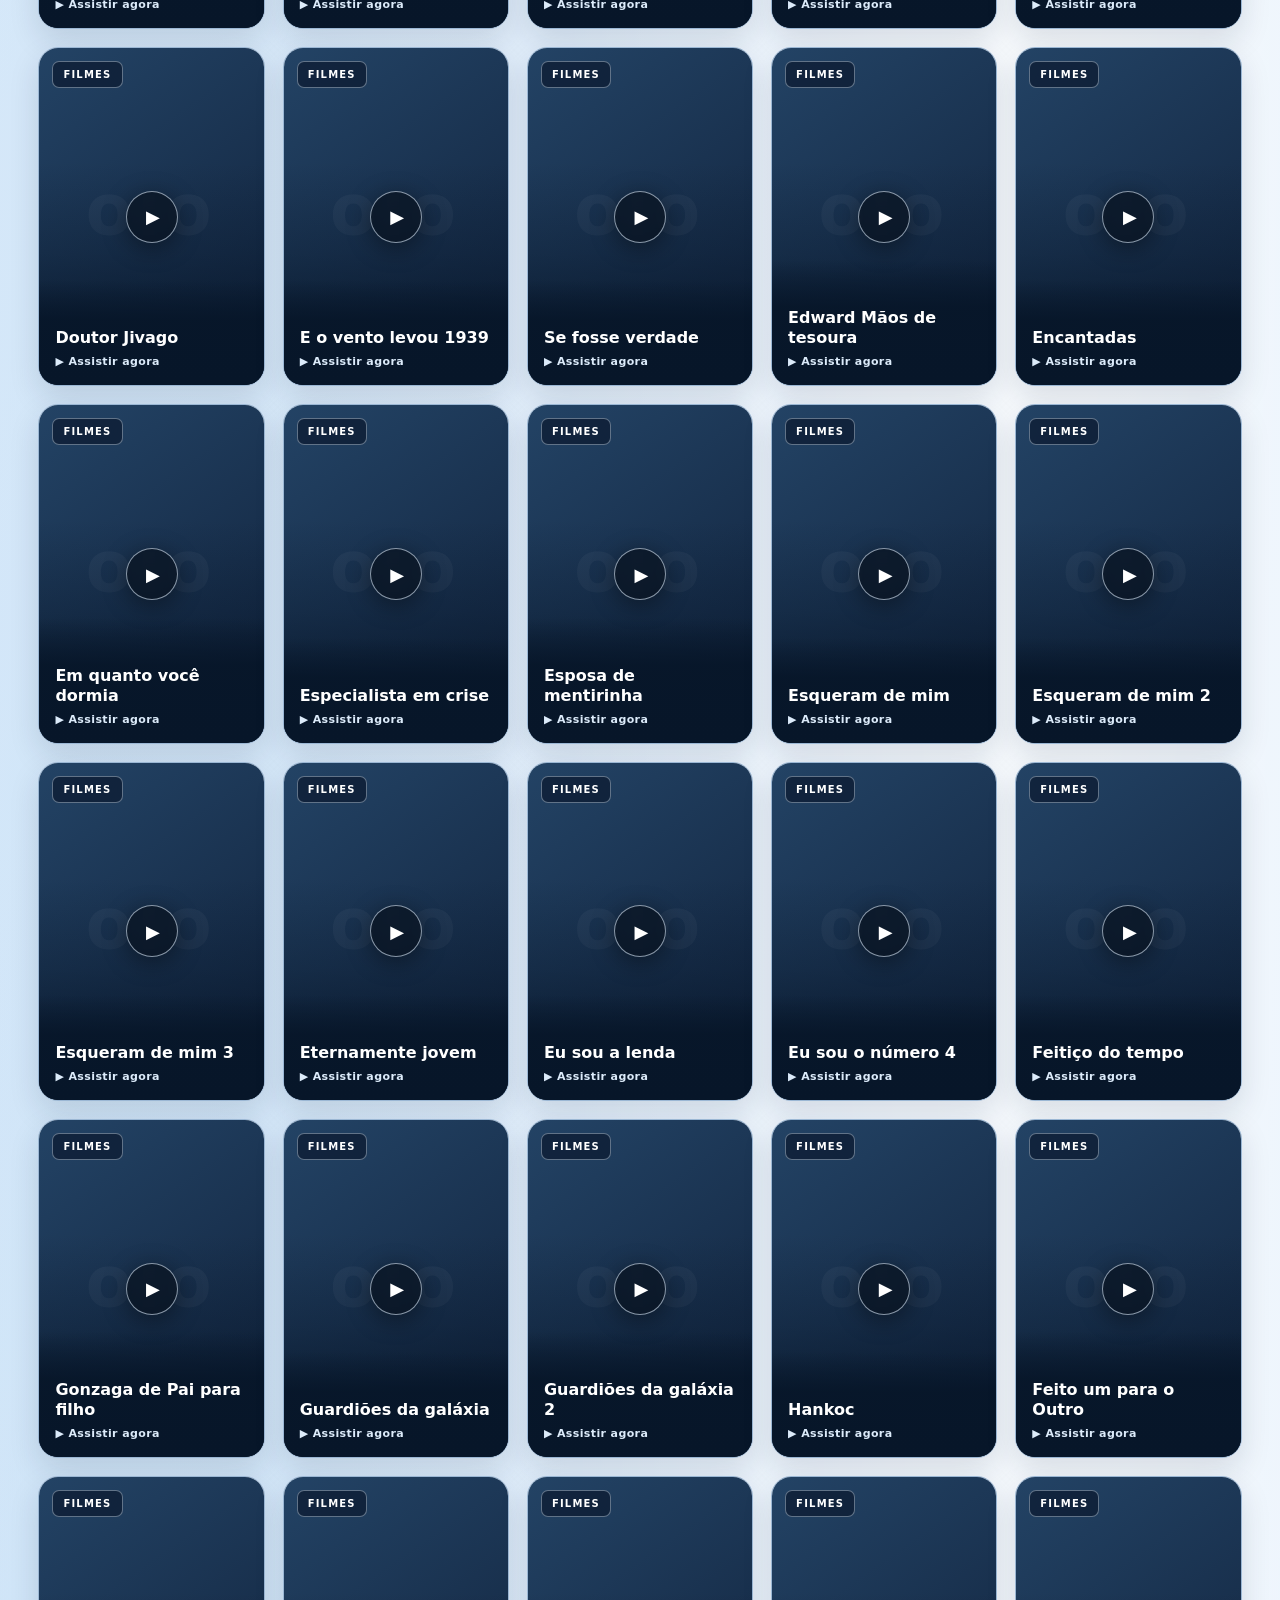
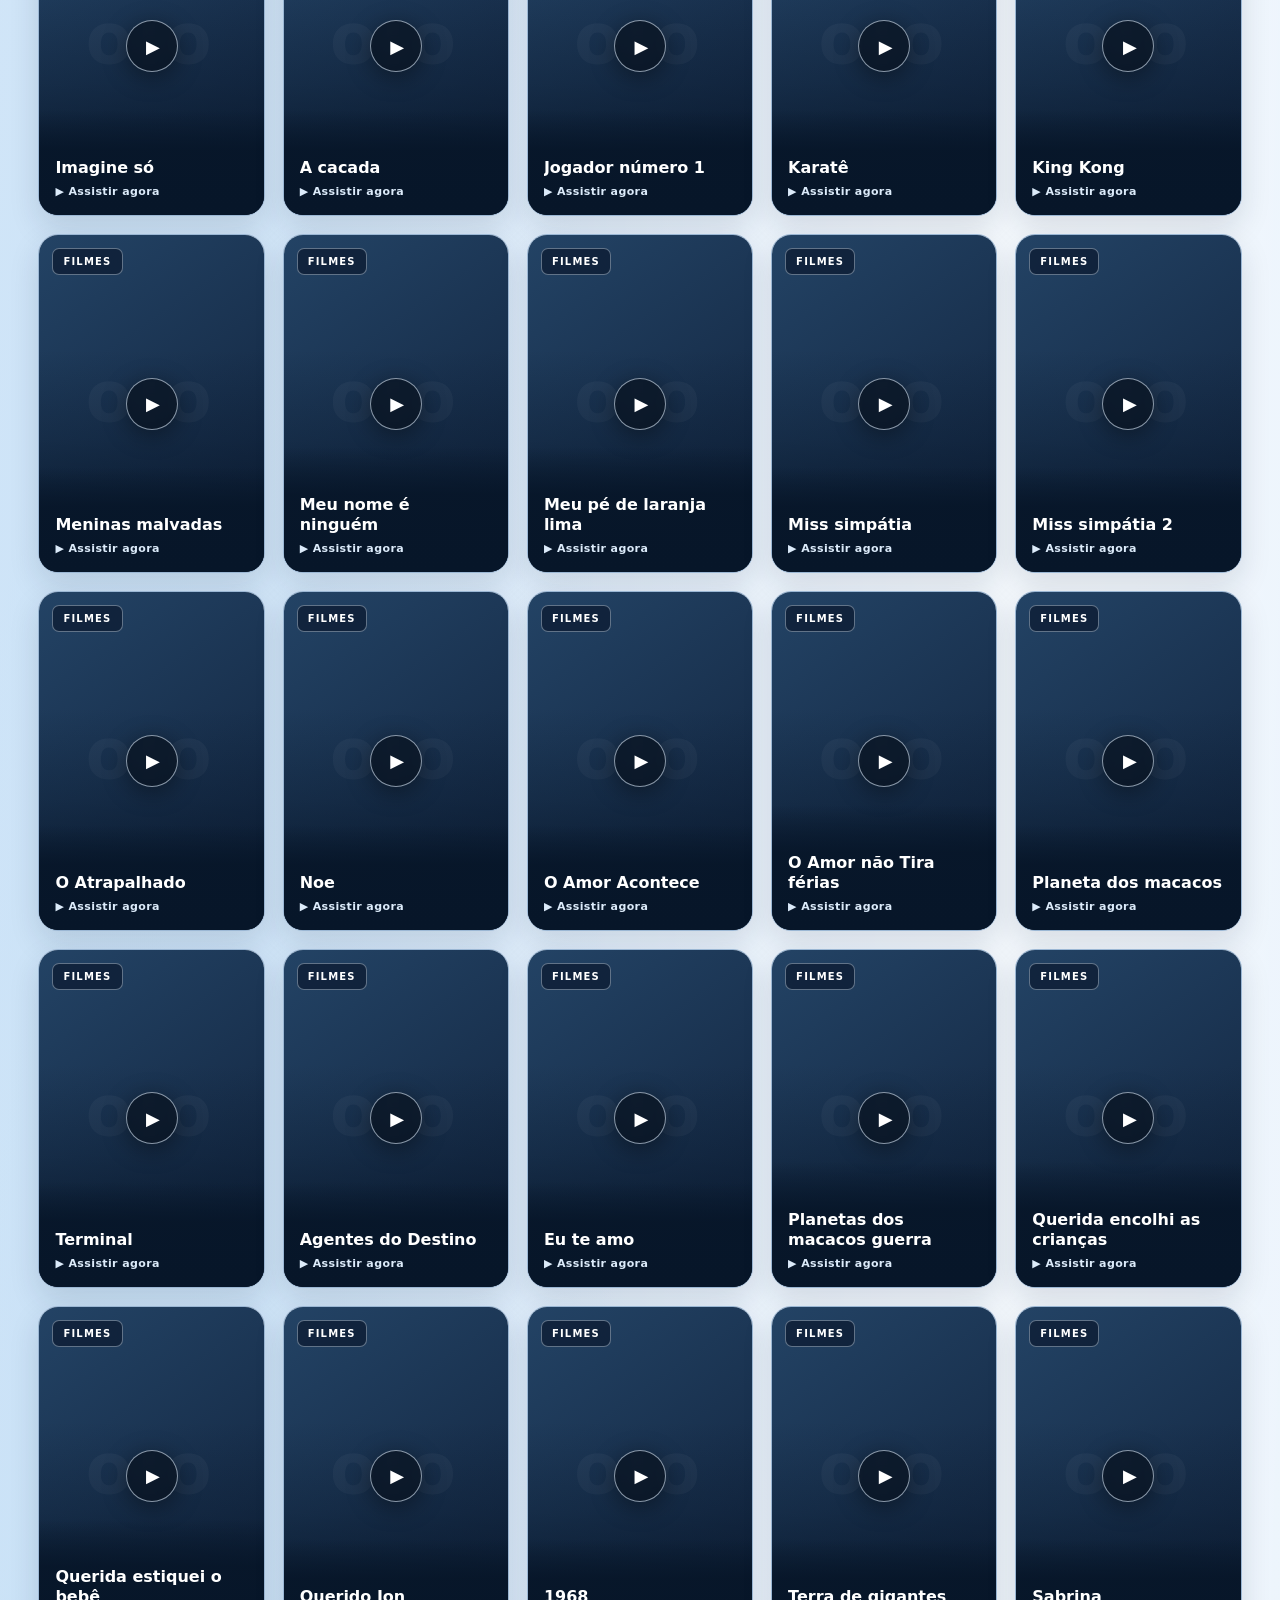
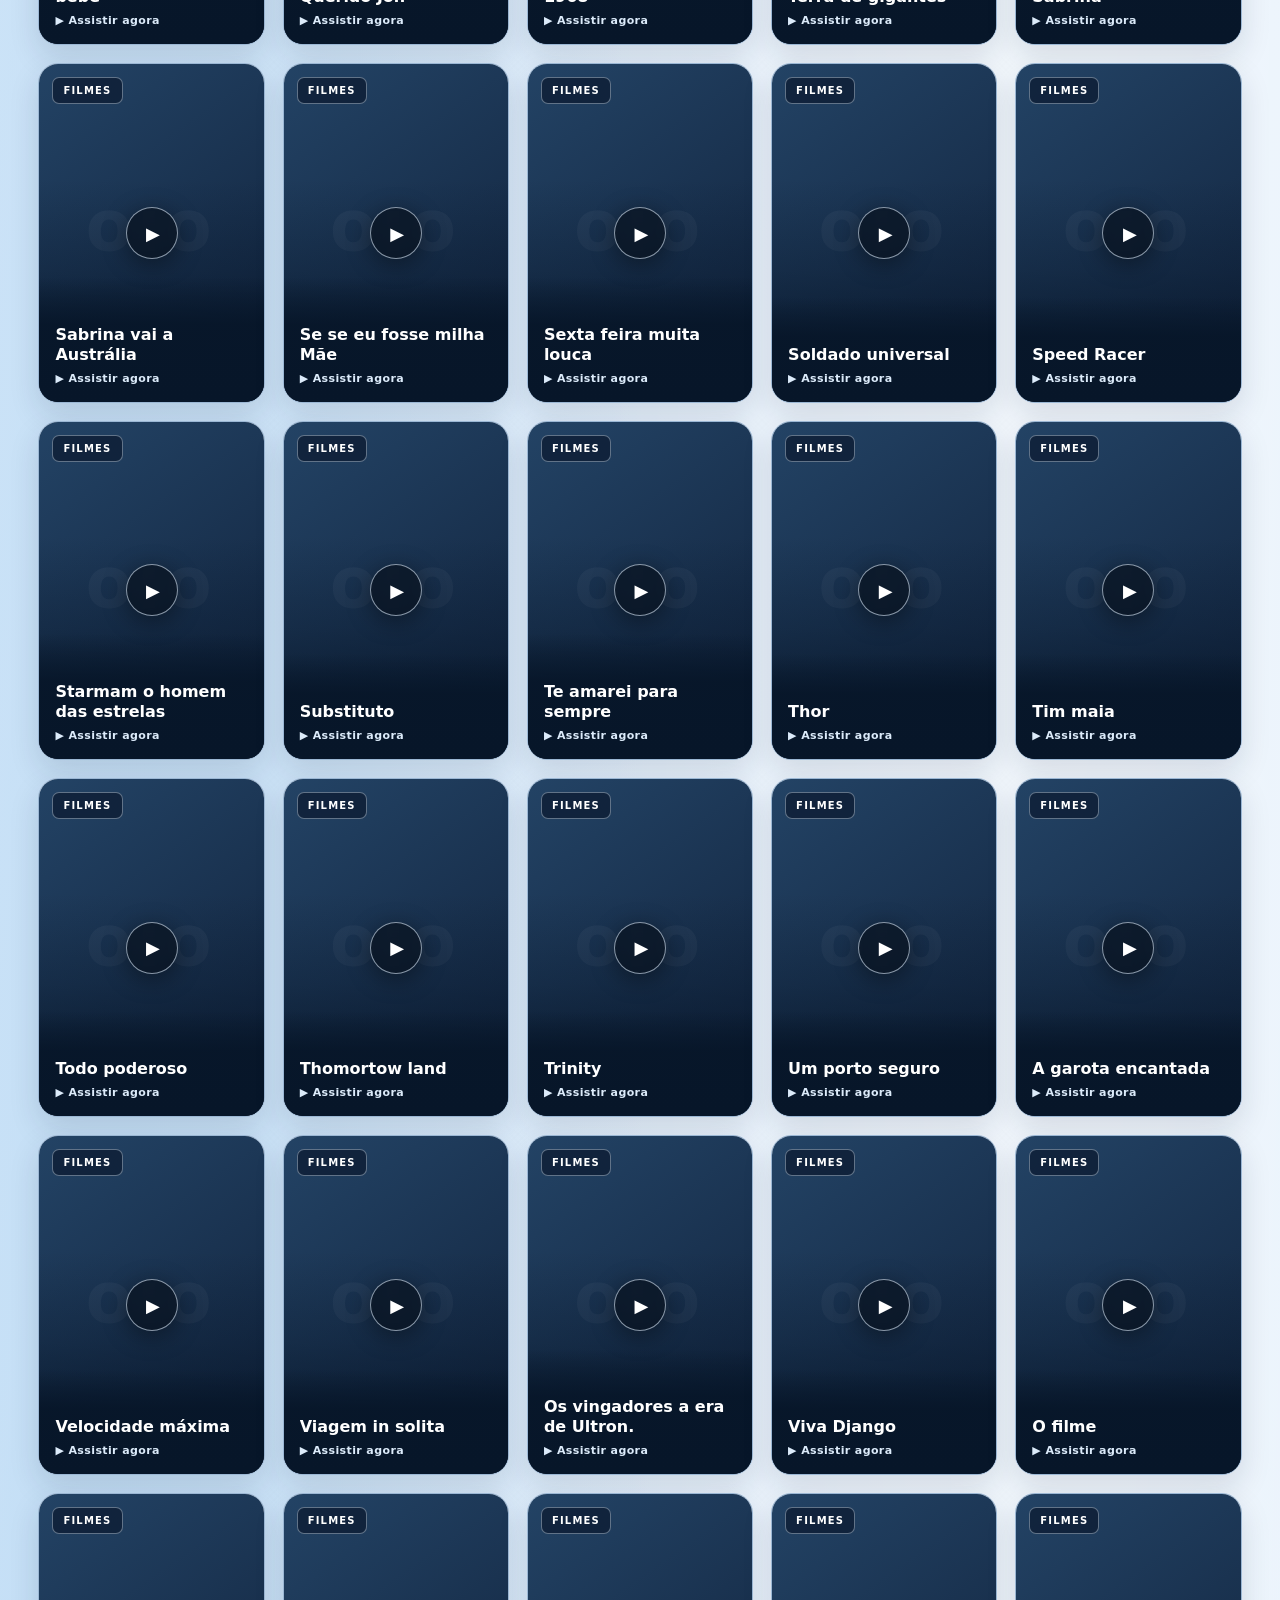
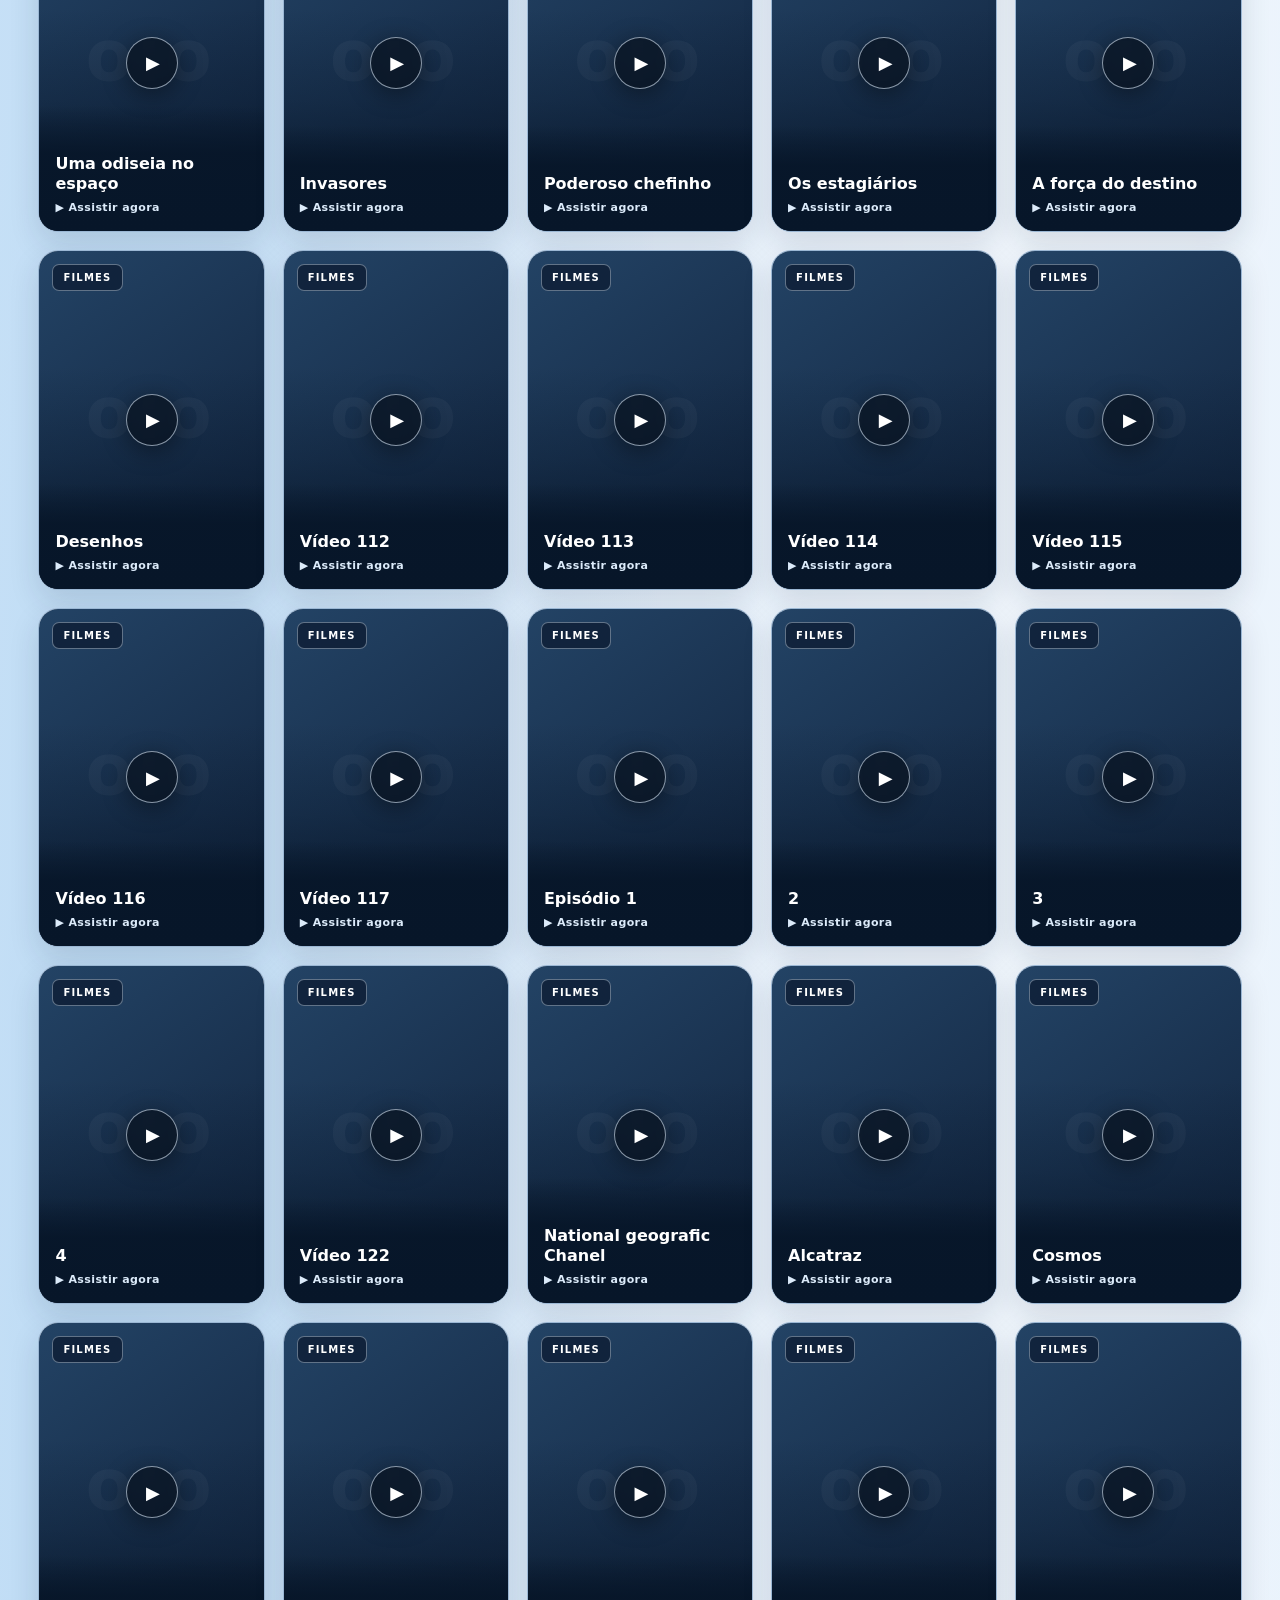
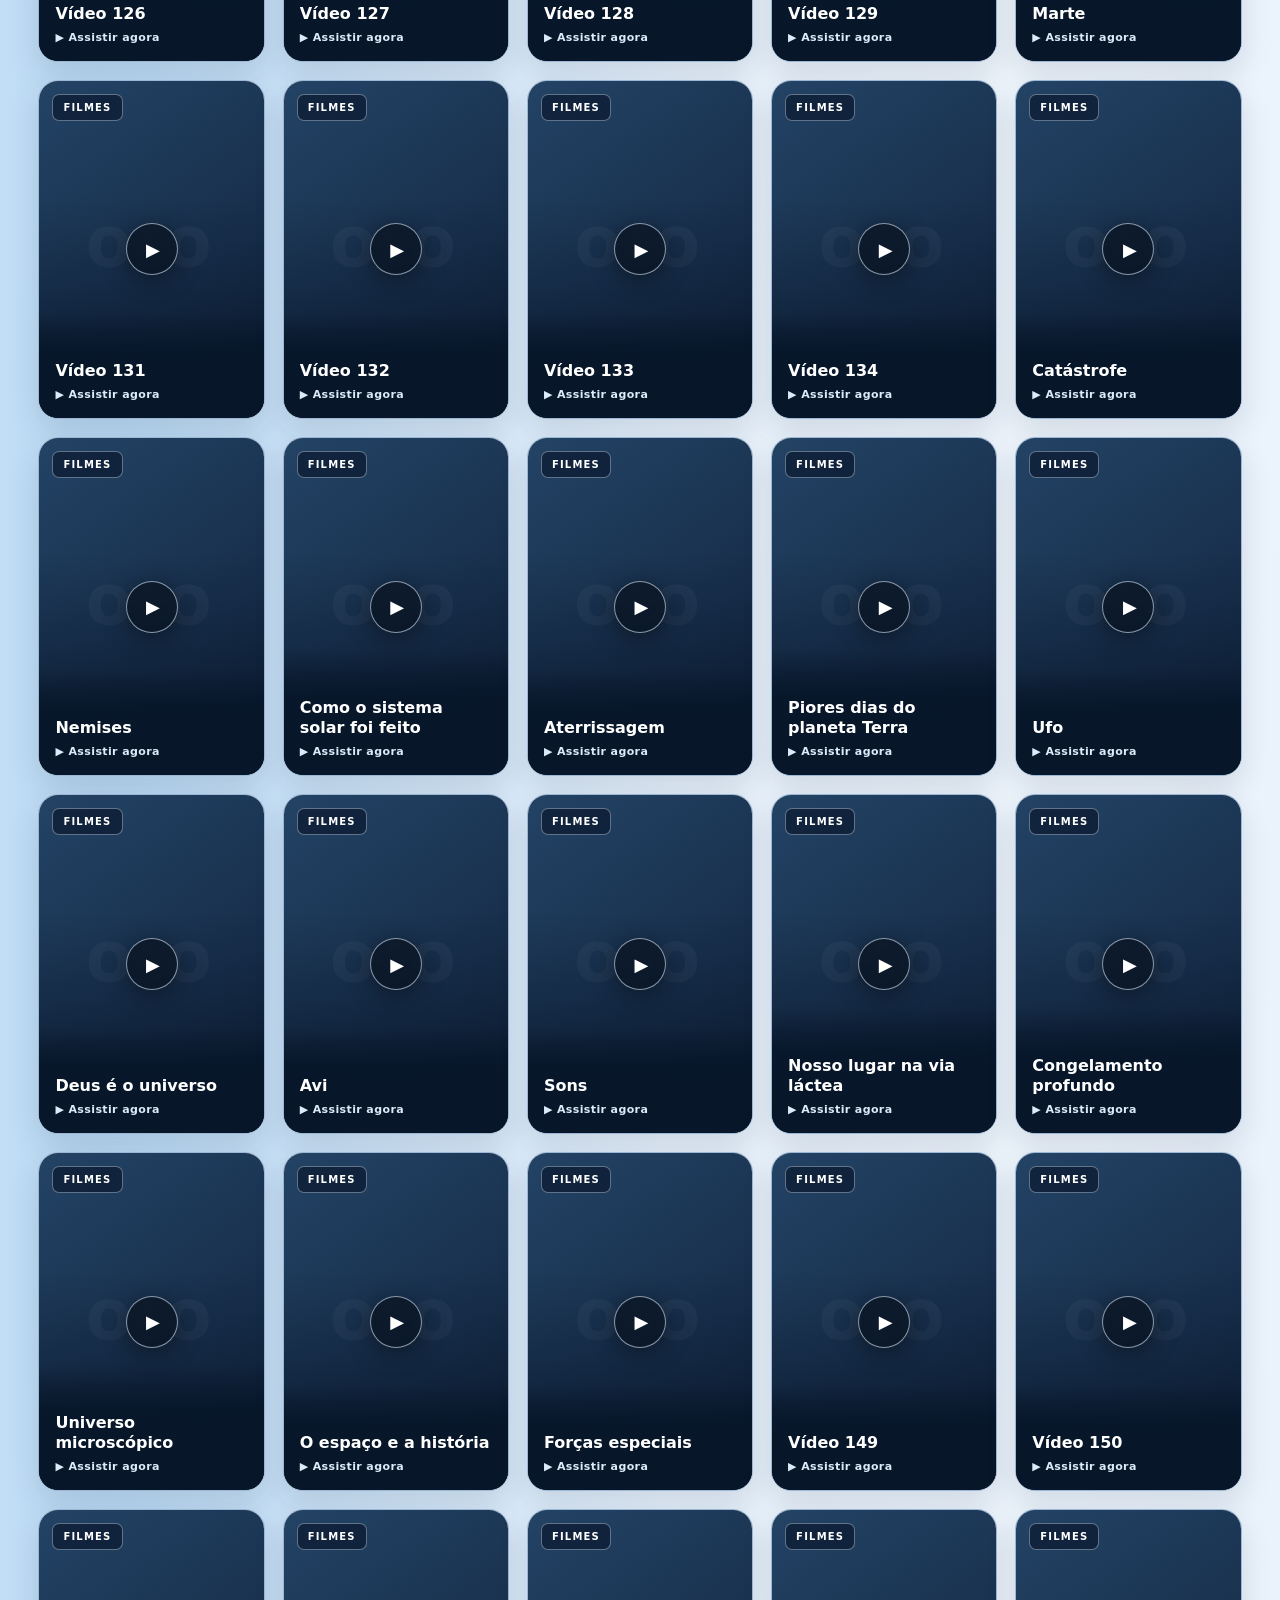
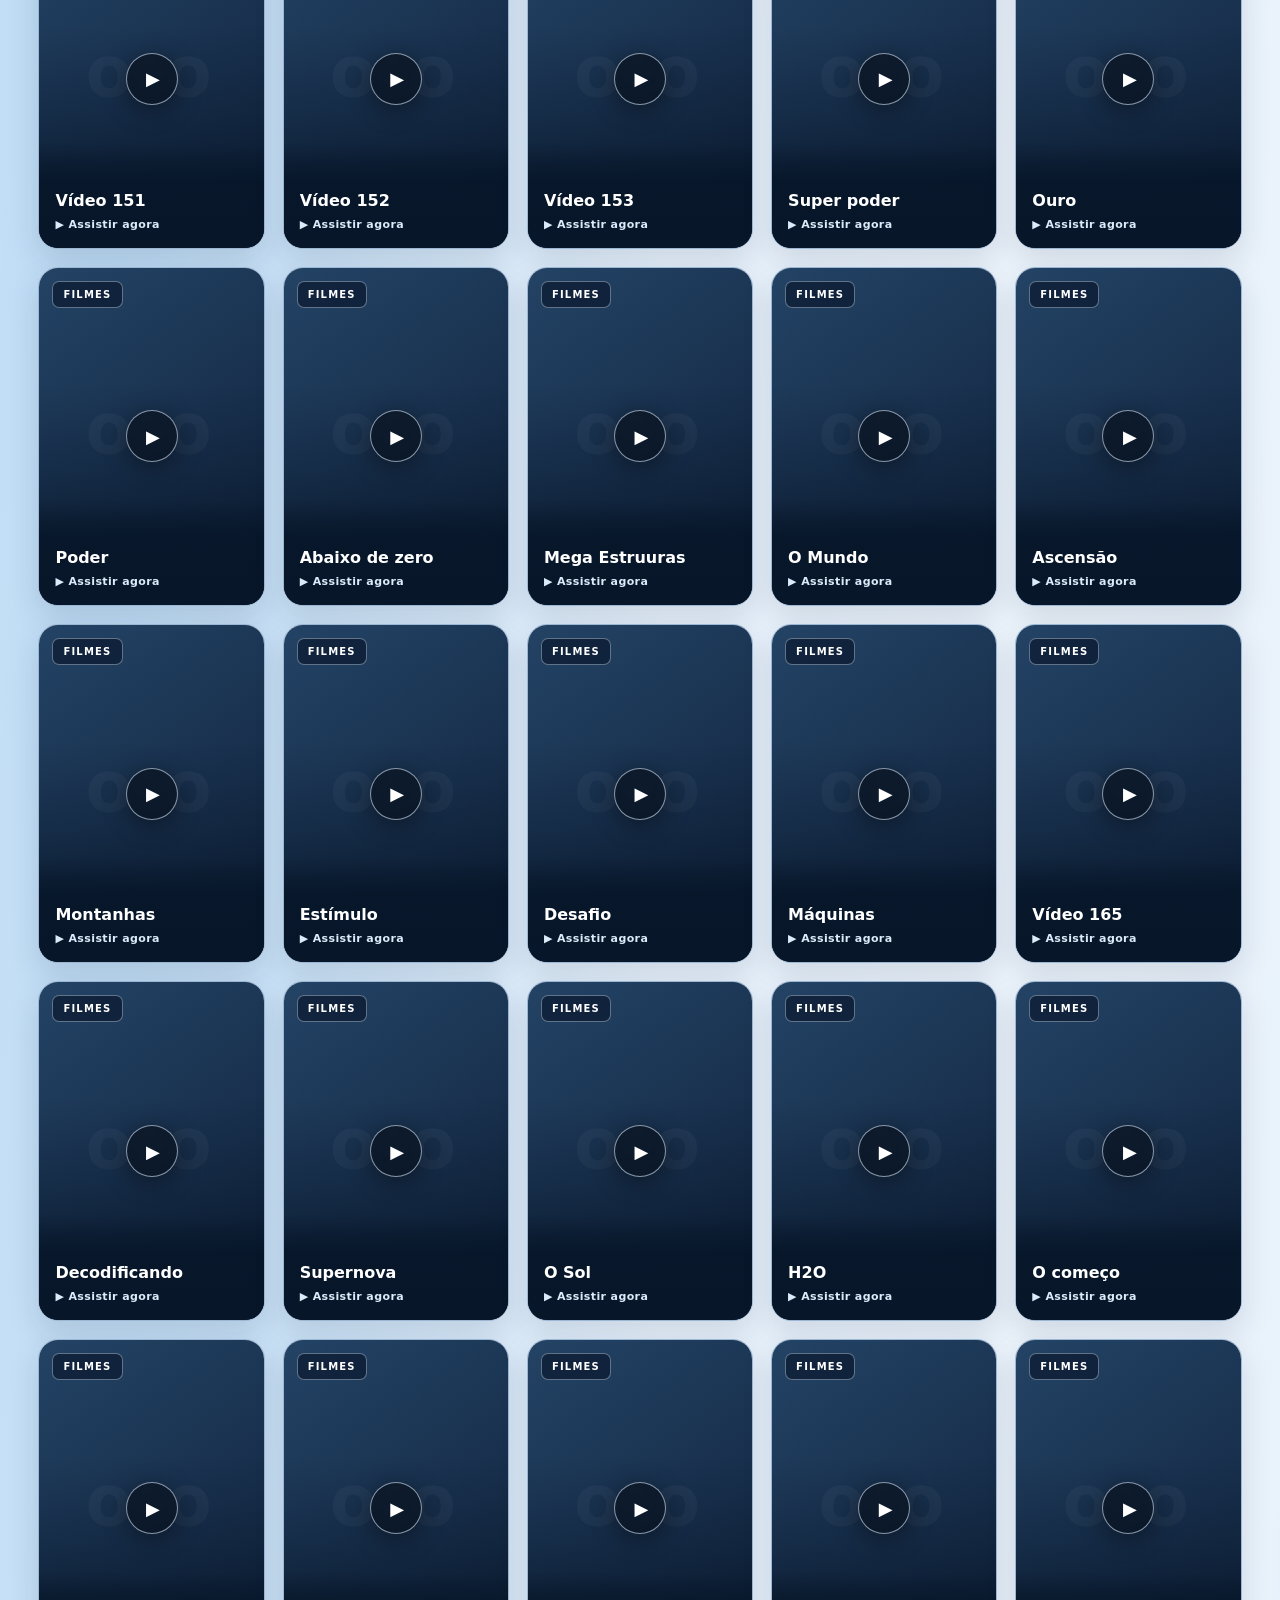
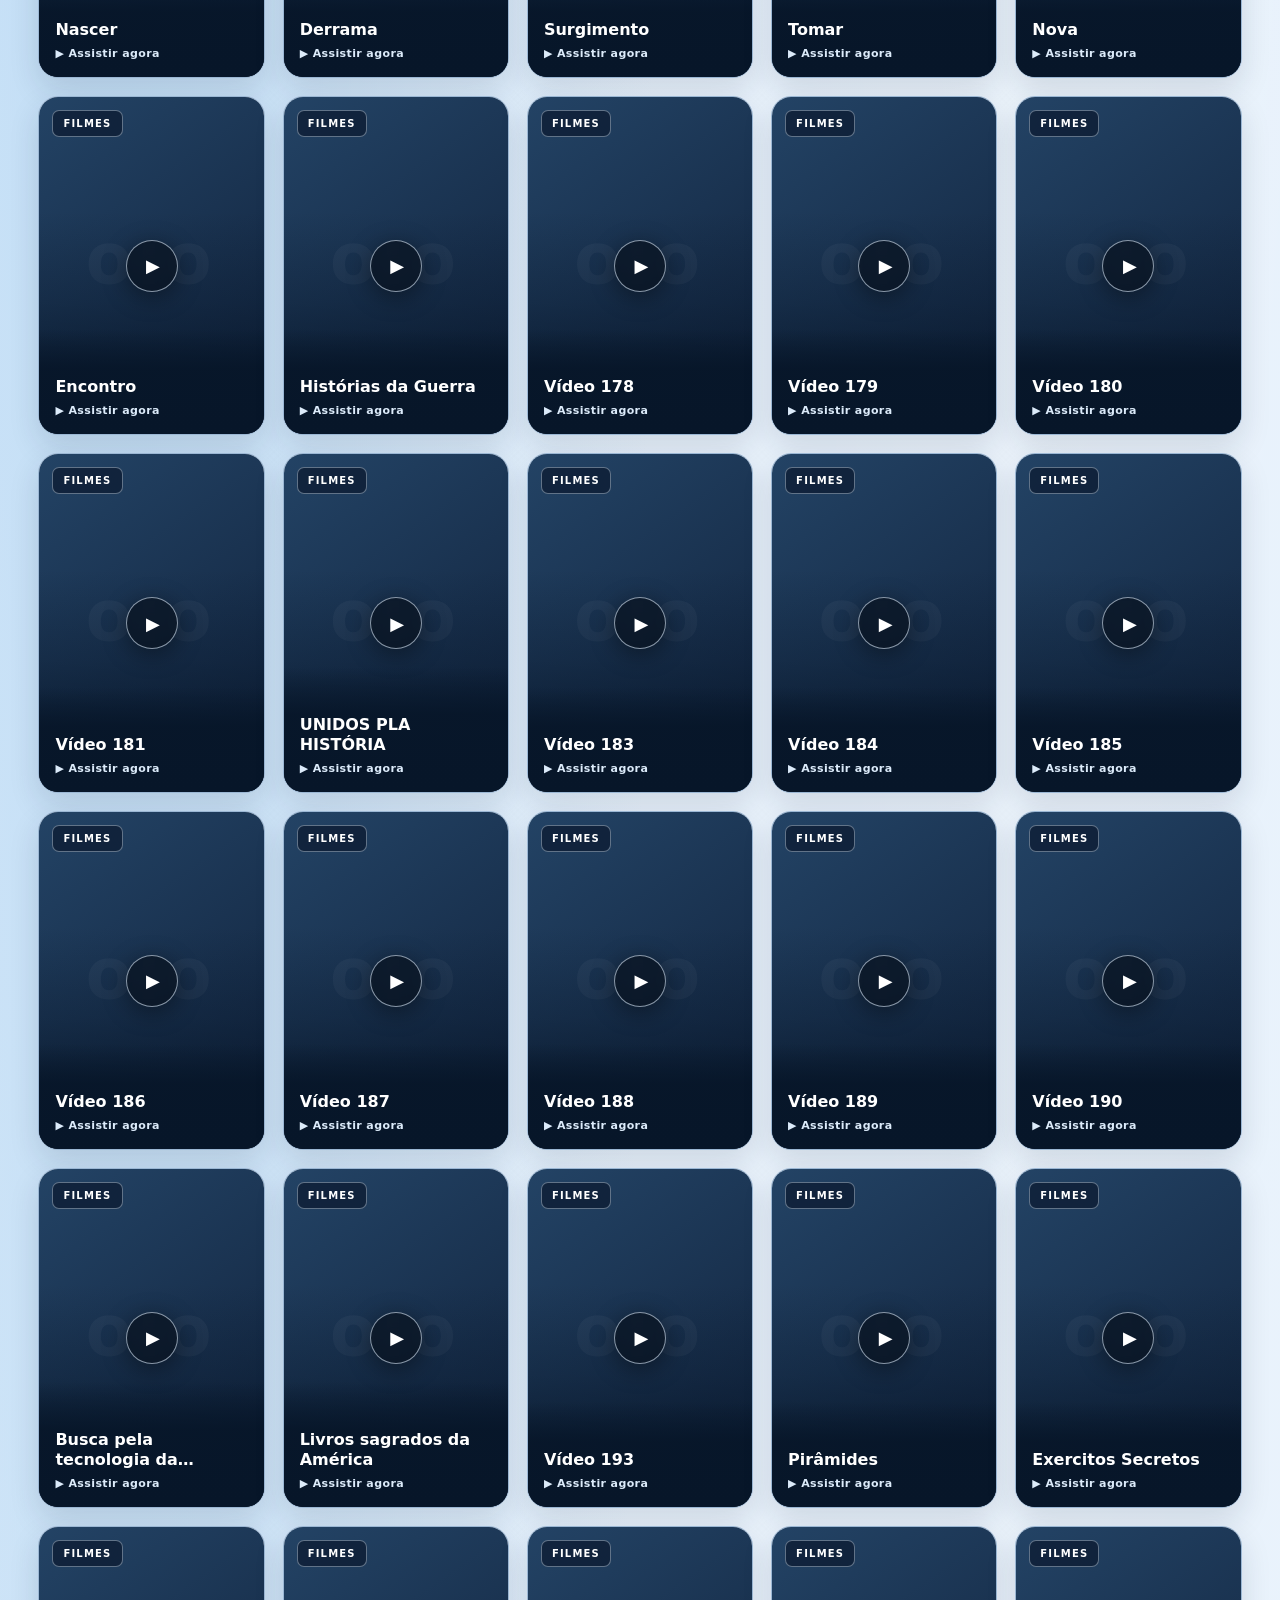
==== commit 54a2dfaa: "Refresh Drive-buscas adapter asset version" ====
--- a/player/index.html
+++ b/player/index.html
@@ -103,7 +103,7 @@
   <a class="bottom-link" href="#biblioteca"><span>♡</span><small>Minha lista</small></a>
 </nav>
 <footer>OIO MEDIA <span>•</span> Acesse somente conteúdos que você tenha autorização para usar.</footer>
-<script src="./drive-buscas-adapter.js?v=1.1.0" defer></script>
+<script src="./drive-buscas-adapter.js?v=1.1.1" defer></script>
 <script src="./player.js?v=1.1.3.14" defer></script>
 <script src="./cinematic-ui.js?v=1.0.1" defer></script>
 <script>if ("serviceWorker" in navigator) window.addEventListener("load", () => navigator.serviceWorker.register("./sw.js").catch(() => {}));</script>
